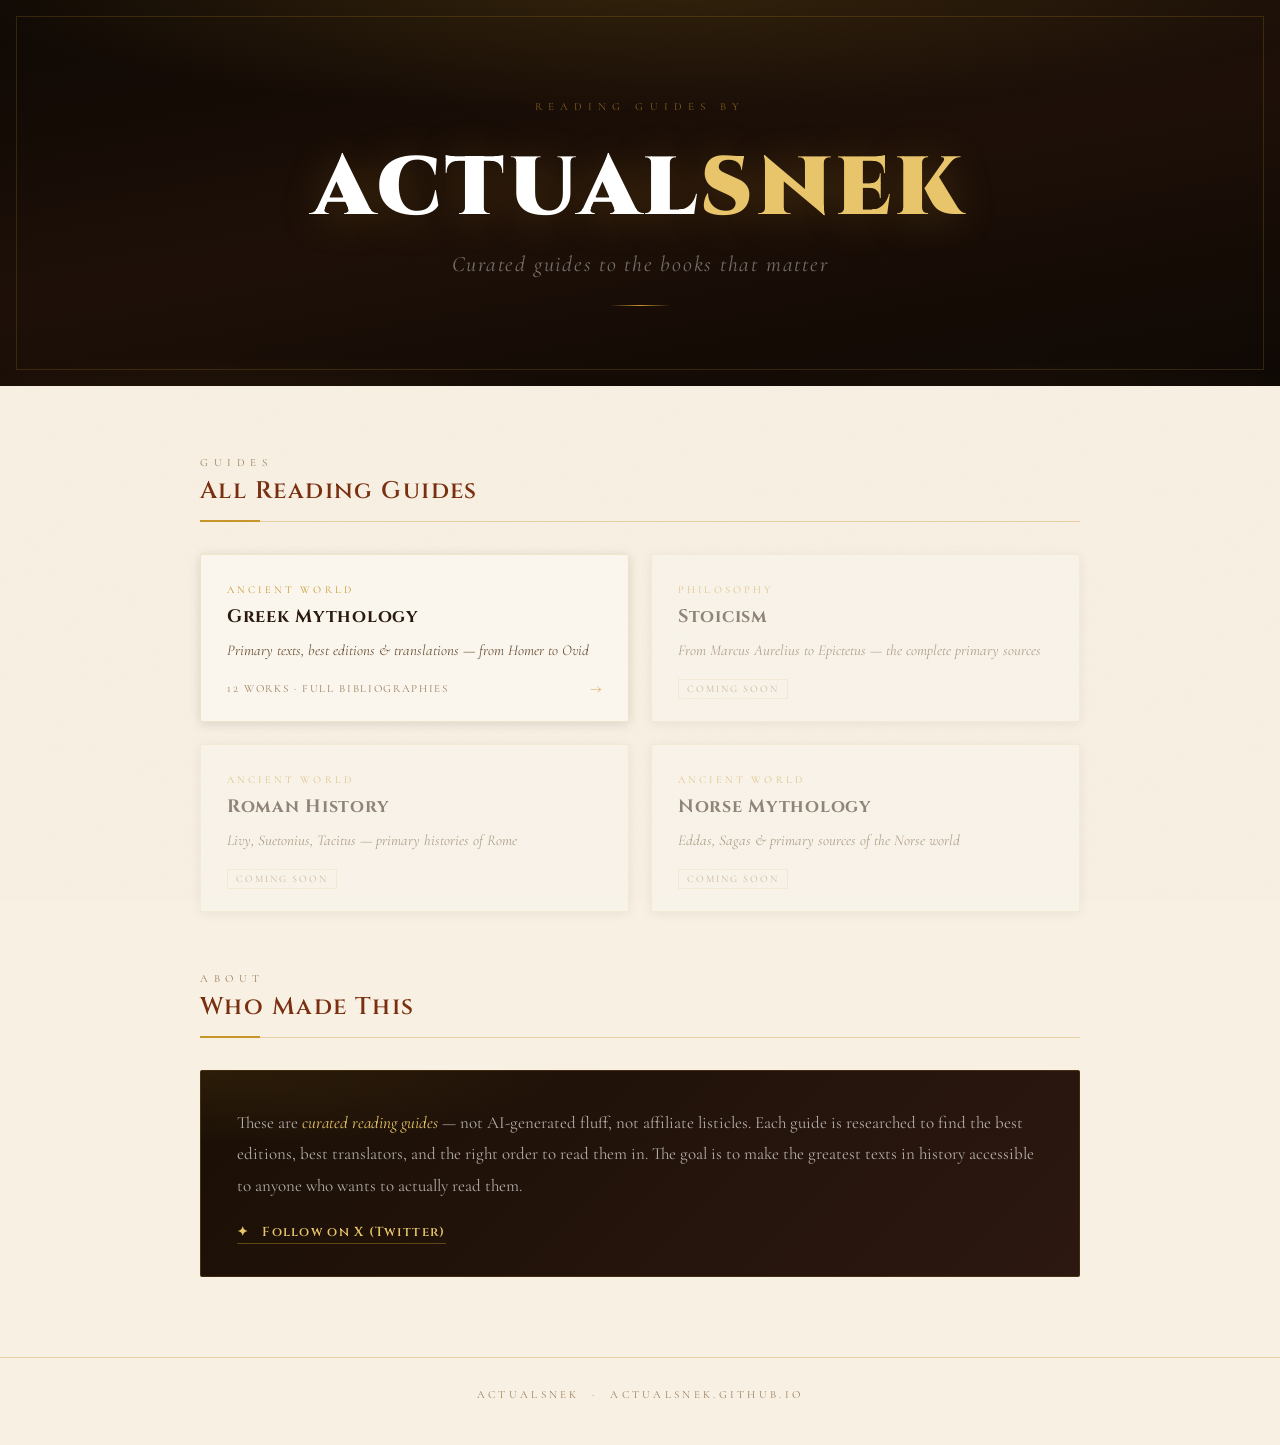
==== index.html @ cc4ffc3d "Add files via upload" ====
<!DOCTYPE html>
<html lang="en">
<head>
    <meta charset="UTF-8">
    <meta name="viewport" content="width=device-width, initial-scale=1.0">
    <title>actualsnek — Reading Guides</title>
    <link rel="preconnect" href="https://fonts.googleapis.com">
    <link rel="preconnect" href="https://fonts.gstatic.com" crossorigin>
    <link href="https://fonts.googleapis.com/css2?family=Cinzel:wght@400;500;600;700;900&family=Cormorant+Garamond:ital,wght@0,300;0,400;0,500;0,600;1,300;1,400;1,500&family=Cormorant+SC:wght@300;400;500&display=swap" rel="stylesheet">
    <style>
        :root {
            --gold: #c8952a;
            --gold-light: #e8c56a;
            --gold-line: rgba(200,149,42,0.35);
            --parchment: #f7f0e3;
            --parchment-card: #faf6ed;
            --rust: #7a3010;
            --text: #2a1a0e;
            --text-muted: #6b5035;
            --text-faint: #9c7d5a;
            --shadow: rgba(28,18,8,0.12);
            --shadow-deep: rgba(28,18,8,0.25);
            --dark: #1a0f05;
        }

        * { margin:0; padding:0; box-sizing:border-box; }
        html { scroll-behavior:smooth; }

        body {
            font-family: 'Cormorant Garamond', Georgia, serif;
            background: var(--parchment);
            color: var(--text);
            min-height: 100vh;
        }

        body::before {
            content:'';
            position:fixed; inset:0;
            background-image: url("data:image/svg+xml,%3Csvg xmlns='http://www.w3.org/2000/svg' width='400' height='400'%3E%3Cfilter id='n'%3E%3CfeTurbulence type='fractalNoise' baseFrequency='0.9' numOctaves='4' stitchTiles='stitch'/%3E%3CfeColorMatrix type='saturate' values='0'/%3E%3C/filter%3E%3Crect width='400' height='400' filter='url(%23n)' opacity='0.04'/%3E%3C/svg%3E");
            pointer-events:none; z-index:0;
        }

        /* ── HERO ── */
        .hero {
            position:relative;
            background: linear-gradient(170deg, #0e0804 0%, #1e1008 50%, #0e0804 100%);
            padding: 100px 40px 80px;
            text-align:center;
            overflow:hidden;
        }
        .hero::before {
            content:'';
            position:absolute; inset:0;
            background:
                radial-gradient(ellipse 90% 60% at 50% -10%, rgba(200,149,42,0.2) 0%, transparent 65%),
                radial-gradient(ellipse 50% 30% at 20% 110%, rgba(200,149,42,0.08) 0%, transparent 60%),
                radial-gradient(ellipse 50% 30% at 80% 110%, rgba(200,149,42,0.08) 0%, transparent 60%);
            pointer-events:none;
        }
        .hero::after {
            content:'';
            position:absolute;
            top:16px; left:16px; right:16px; bottom:16px;
            border:1px solid rgba(200,149,42,0.2);
            pointer-events:none;
        }

        .hero-eyebrow {
            font-family:'Cormorant SC', serif;
            font-size:11px;
            letter-spacing:0.55em;
            color:rgba(200,149,42,0.6);
            text-transform:uppercase;
            display:block;
            margin-bottom:24px;
            position:relative;
            animation: fadeUp 0.7s ease both 0.1s;
        }

        .hero-name {
            font-family:'Cinzel', serif;
            font-size:clamp(44px, 8vw, 96px);
            font-weight:900;
            color:#fff;
            letter-spacing:0.04em;
            line-height:1;
            position:relative;
            text-shadow: 0 4px 40px rgba(200,149,42,0.25);
            animation: fadeUp 0.7s ease both 0.25s;
        }

        .hero-name span {
            color: var(--gold-light);
        }

        .hero-tagline {
            font-family:'Cormorant Garamond', serif;
            font-size:clamp(16px, 2.5vw, 22px);
            font-style:italic;
            color:rgba(255,255,255,0.4);
            margin-top:18px;
            letter-spacing:0.08em;
            position:relative;
            animation: fadeUp 0.7s ease both 0.4s;
        }

        .hero-divider {
            width:60px; height:1px;
            background:linear-gradient(90deg, transparent, var(--gold), transparent);
            margin:28px auto 0;
            position:relative;
            animation: fadeUp 0.7s ease both 0.5s;
        }

        /* ── MAIN ── */
        .main {
            max-width:960px;
            margin:0 auto;
            padding:70px 40px 80px;
            position:relative;
            z-index:1;
        }

        .section-label {
            font-family:'Cormorant SC', serif;
            font-size:11px;
            letter-spacing:0.5em;
            color:var(--text-faint);
            text-transform:uppercase;
            display:block;
            margin-bottom:6px;
        }

        .section-title {
            font-family:'Cinzel', serif;
            font-size:clamp(18px, 2.5vw, 24px);
            font-weight:600;
            color:var(--rust);
            letter-spacing:0.06em;
            margin-bottom:32px;
            padding-bottom:14px;
            border-bottom:1px solid var(--gold-line);
            position:relative;
        }

        .section-title::after {
            content:'';
            position:absolute;
            bottom:-1px; left:0;
            width:60px; height:2px;
            background:var(--gold);
        }

        /* ── GUIDE CARDS ── */
        .guides-grid {
            display:grid;
            grid-template-columns:repeat(auto-fill, minmax(280px, 1fr));
            gap:22px;
            margin-bottom:60px;
        }

        .guide-card {
            background:var(--parchment-card);
            border:1px solid rgba(200,149,42,0.2);
            border-radius:2px;
            padding:28px 26px 22px;
            text-decoration:none;
            color:inherit;
            display:flex;
            flex-direction:column;
            gap:10px;
            box-shadow:0 2px 12px var(--shadow);
            transition:box-shadow 0.25s, border-color 0.25s, transform 0.2s;
            position:relative;
            overflow:hidden;
        }

        .guide-card::before {
            content:'';
            position:absolute;
            top:0; left:0; right:0;
            height:2px;
            background:linear-gradient(90deg, var(--gold), var(--rust));
            transform:scaleX(0);
            transform-origin:left;
            transition:transform 0.3s;
        }

        .guide-card:hover {
            box-shadow:0 8px 32px var(--shadow-deep);
            border-color:rgba(200,149,42,0.4);
            transform:translateY(-3px);
        }

        .guide-card:hover::before {
            transform:scaleX(1);
        }

        .card-category {
            font-family:'Cormorant SC', serif;
            font-size:10.5px;
            letter-spacing:0.3em;
            color:var(--gold);
            text-transform:uppercase;
        }

        .card-title {
            font-family:'Cinzel', serif;
            font-size:18px;
            font-weight:700;
            color:var(--text);
            letter-spacing:0.04em;
            line-height:1.25;
        }

        .card-subtitle {
            font-family:'Cormorant Garamond', serif;
            font-size:15px;
            font-style:italic;
            color:var(--text-muted);
            line-height:1.5;
        }

        .card-meta {
            display:flex;
            align-items:center;
            gap:10px;
            margin-top:6px;
        }

        .card-count {
            font-family:'Cormorant SC', serif;
            font-size:11px;
            letter-spacing:0.15em;
            color:var(--text-faint);
            text-transform:uppercase;
        }

        .card-arrow {
            margin-left:auto;
            color:var(--gold);
            font-size:18px;
            opacity:0.6;
            transition:opacity 0.2s, transform 0.2s;
        }

        .guide-card:hover .card-arrow {
            opacity:1;
            transform:translateX(4px);
        }

        /* COMING SOON card */
        .guide-card.coming-soon {
            opacity:0.5;
            pointer-events:none;
            cursor:default;
        }

        .coming-soon-badge {
            font-family:'Cormorant SC', serif;
            font-size:10px;
            letter-spacing:0.2em;
            color:var(--text-faint);
            text-transform:uppercase;
            border:1px solid rgba(200,149,42,0.2);
            padding:3px 8px;
            border-radius:1px;
            display:inline-block;
            margin-top:2px;
        }

        /* ── ABOUT ── */
        .about-block {
            background:linear-gradient(135deg, #1a0f05 0%, #2c1810 100%);
            border:1px solid rgba(200,149,42,0.2);
            border-radius:2px;
            padding:36px 36px 32px;
            position:relative;
            overflow:hidden;
        }

        .about-block::before {
            content:'';
            position:absolute; inset:0;
            background:radial-gradient(ellipse 70% 60% at 0% 0%, rgba(200,149,42,0.1) 0%, transparent 60%);
            pointer-events:none;
        }

        .about-block p {
            font-size:17px;
            line-height:1.85;
            color:rgba(255,255,255,0.65);
            position:relative;
        }

        .about-block p em {
            color:var(--gold-light);
            font-style:italic;
        }

        .about-block .twitter-link {
            display:inline-flex;
            align-items:center;
            gap:8px;
            margin-top:22px;
            font-family:'Cinzel', serif;
            font-size:13px;
            font-weight:600;
            letter-spacing:0.1em;
            color:var(--gold-light);
            text-decoration:none;
            border-bottom:1px solid rgba(200,149,42,0.4);
            padding-bottom:2px;
            transition:color 0.2s, border-color 0.2s;
            position:relative;
        }

        .about-block .twitter-link:hover {
            color:#fff;
            border-bottom-color:rgba(255,255,255,0.4);
        }

        /* ── FOOTER ── */
        .footer {
            text-align:center;
            padding:30px 40px 44px;
            border-top:1px solid var(--gold-line);
            font-family:'Cormorant SC', serif;
            font-size:11px;
            letter-spacing:0.3em;
            color:var(--text-faint);
            text-transform:uppercase;
        }

        /* ── ANIMATION ── */
        @keyframes fadeUp {
            from { opacity:0; transform:translateY(14px); }
            to   { opacity:1; transform:translateY(0); }
        }

        @media (max-width:640px) {
            .hero { padding:70px 20px 60px; }
            .main { padding:50px 20px 60px; }
            .guides-grid { grid-template-columns:1fr; }
            .about-block { padding:26px 22px; }
        }
    </style>
</head>
<body>

<header class="hero">
    <span class="hero-eyebrow">Reading Guides by</span>
    <h1 class="hero-name">actual<span>snek</span></h1>
    <p class="hero-tagline">Curated guides to the books that matter</p>
    <div class="hero-divider"></div>
</header>

<main class="main">

    <span class="section-label">Guides</span>
    <h2 class="section-title">All Reading Guides</h2>

    <div class="guides-grid">

        <!-- LIVE: Greek Mythology -->
        <a href="./greek-mythology/index.html" class="guide-card">
            <span class="card-category">Ancient World</span>
            <div class="card-title">Greek Mythology</div>
            <div class="card-subtitle">Primary texts, best editions &amp; translations — from Homer to Ovid</div>
            <div class="card-meta">
                <span class="card-count">12 works · Full bibliographies</span>
                <span class="card-arrow">→</span>
            </div>
        </a>

        <!-- COMING SOON placeholders -->
        <div class="guide-card coming-soon">
            <span class="card-category">Philosophy</span>
            <div class="card-title">Stoicism</div>
            <div class="card-subtitle">From Marcus Aurelius to Epictetus — the complete primary sources</div>
            <div class="card-meta">
                <span class="coming-soon-badge">Coming Soon</span>
            </div>
        </div>

        <div class="guide-card coming-soon">
            <span class="card-category">Ancient World</span>
            <div class="card-title">Roman History</div>
            <div class="card-subtitle">Livy, Suetonius, Tacitus — primary histories of Rome</div>
            <div class="card-meta">
                <span class="coming-soon-badge">Coming Soon</span>
            </div>
        </div>

        <div class="guide-card coming-soon">
            <span class="card-category">Ancient World</span>
            <div class="card-title">Norse Mythology</div>
            <div class="card-subtitle">Eddas, Sagas &amp; primary sources of the Norse world</div>
            <div class="card-meta">
                <span class="coming-soon-badge">Coming Soon</span>
            </div>
        </div>

    </div>

    <span class="section-label">About</span>
    <h2 class="section-title">Who Made This</h2>

    <div class="about-block">
        <p>
            These are <em>curated reading guides</em> — not AI-generated fluff, not affiliate listicles.
            Each guide is researched to find the best editions, best translators, and the right order to read them in.
            The goal is to make the greatest texts in history accessible to anyone who wants to actually read them.
        </p>
        <a href="https://x.com/actualsnek_" target="_blank" class="twitter-link">
            ✦ &nbsp; Follow on X (Twitter)
        </a>
    </div>

</main>

<footer class="footer">
    actualsnek &nbsp;·&nbsp; actualsnek.github.io
</footer>

</body>
</html>
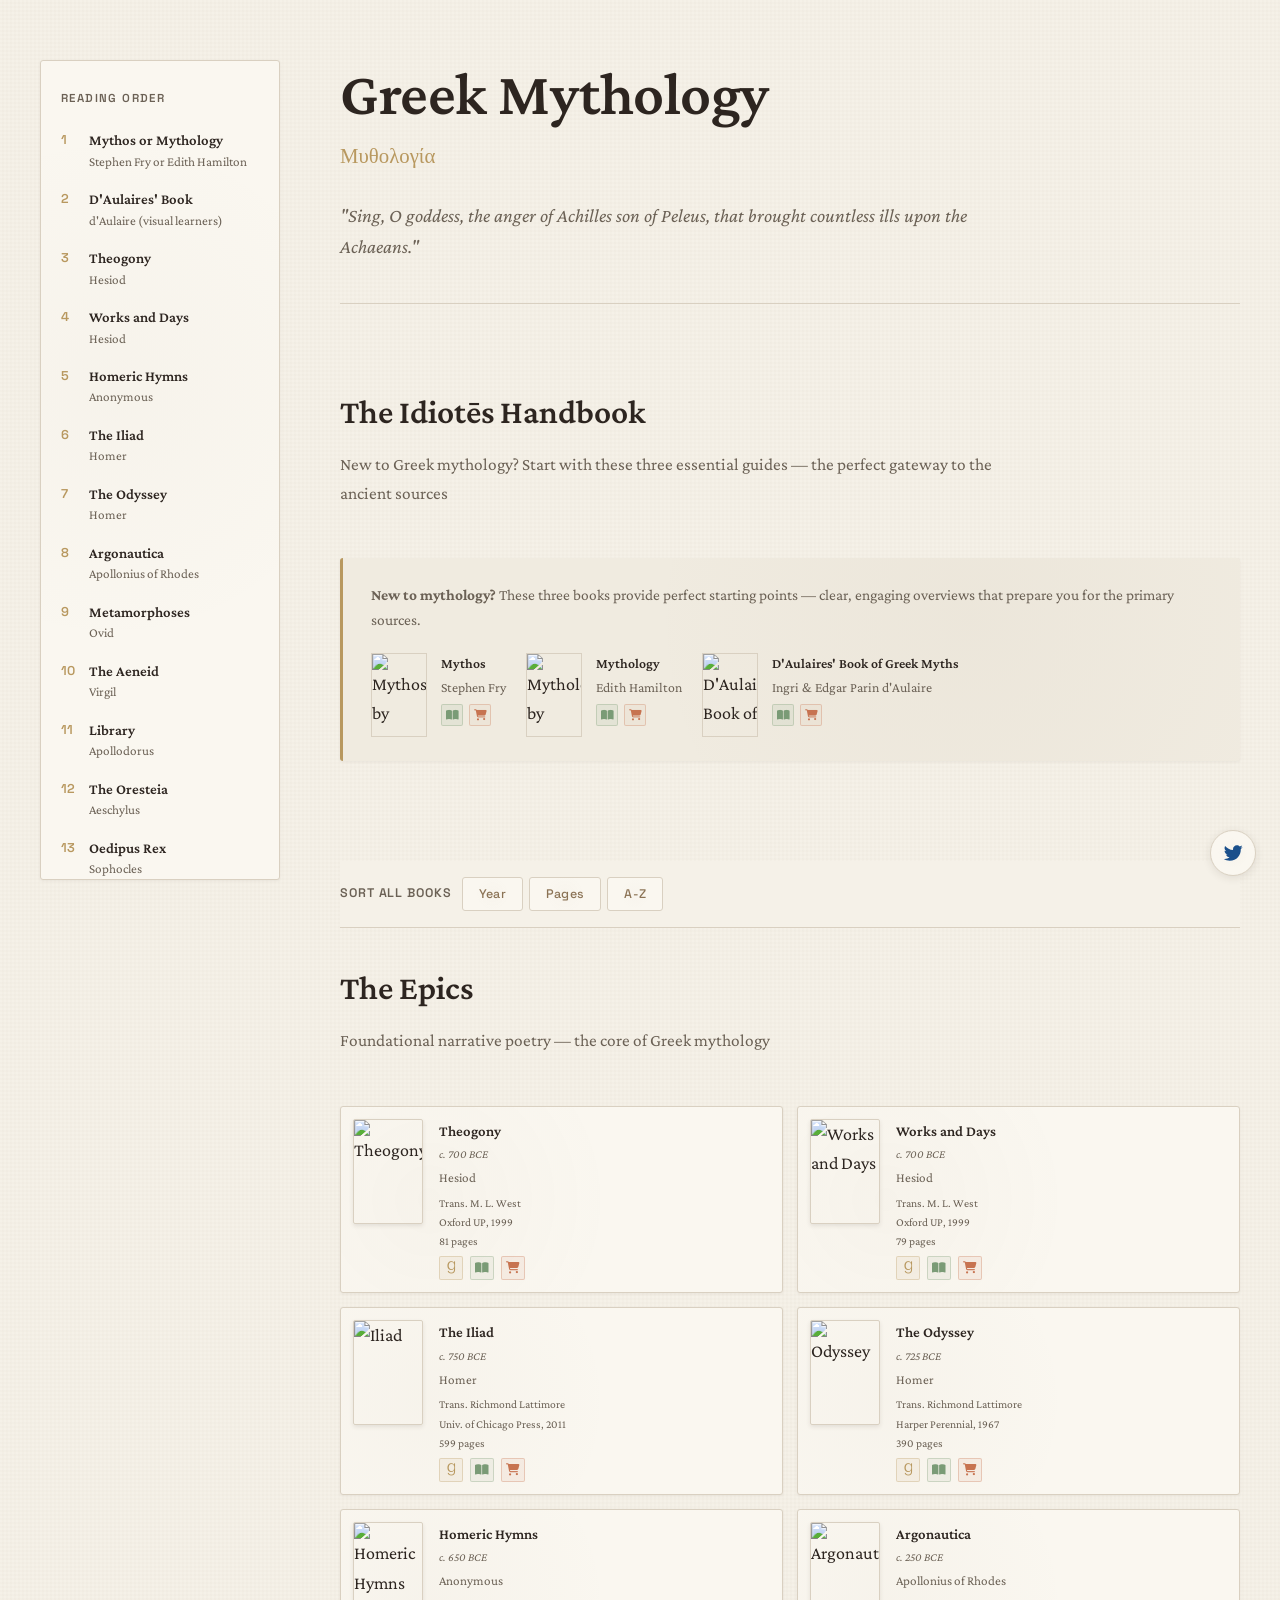
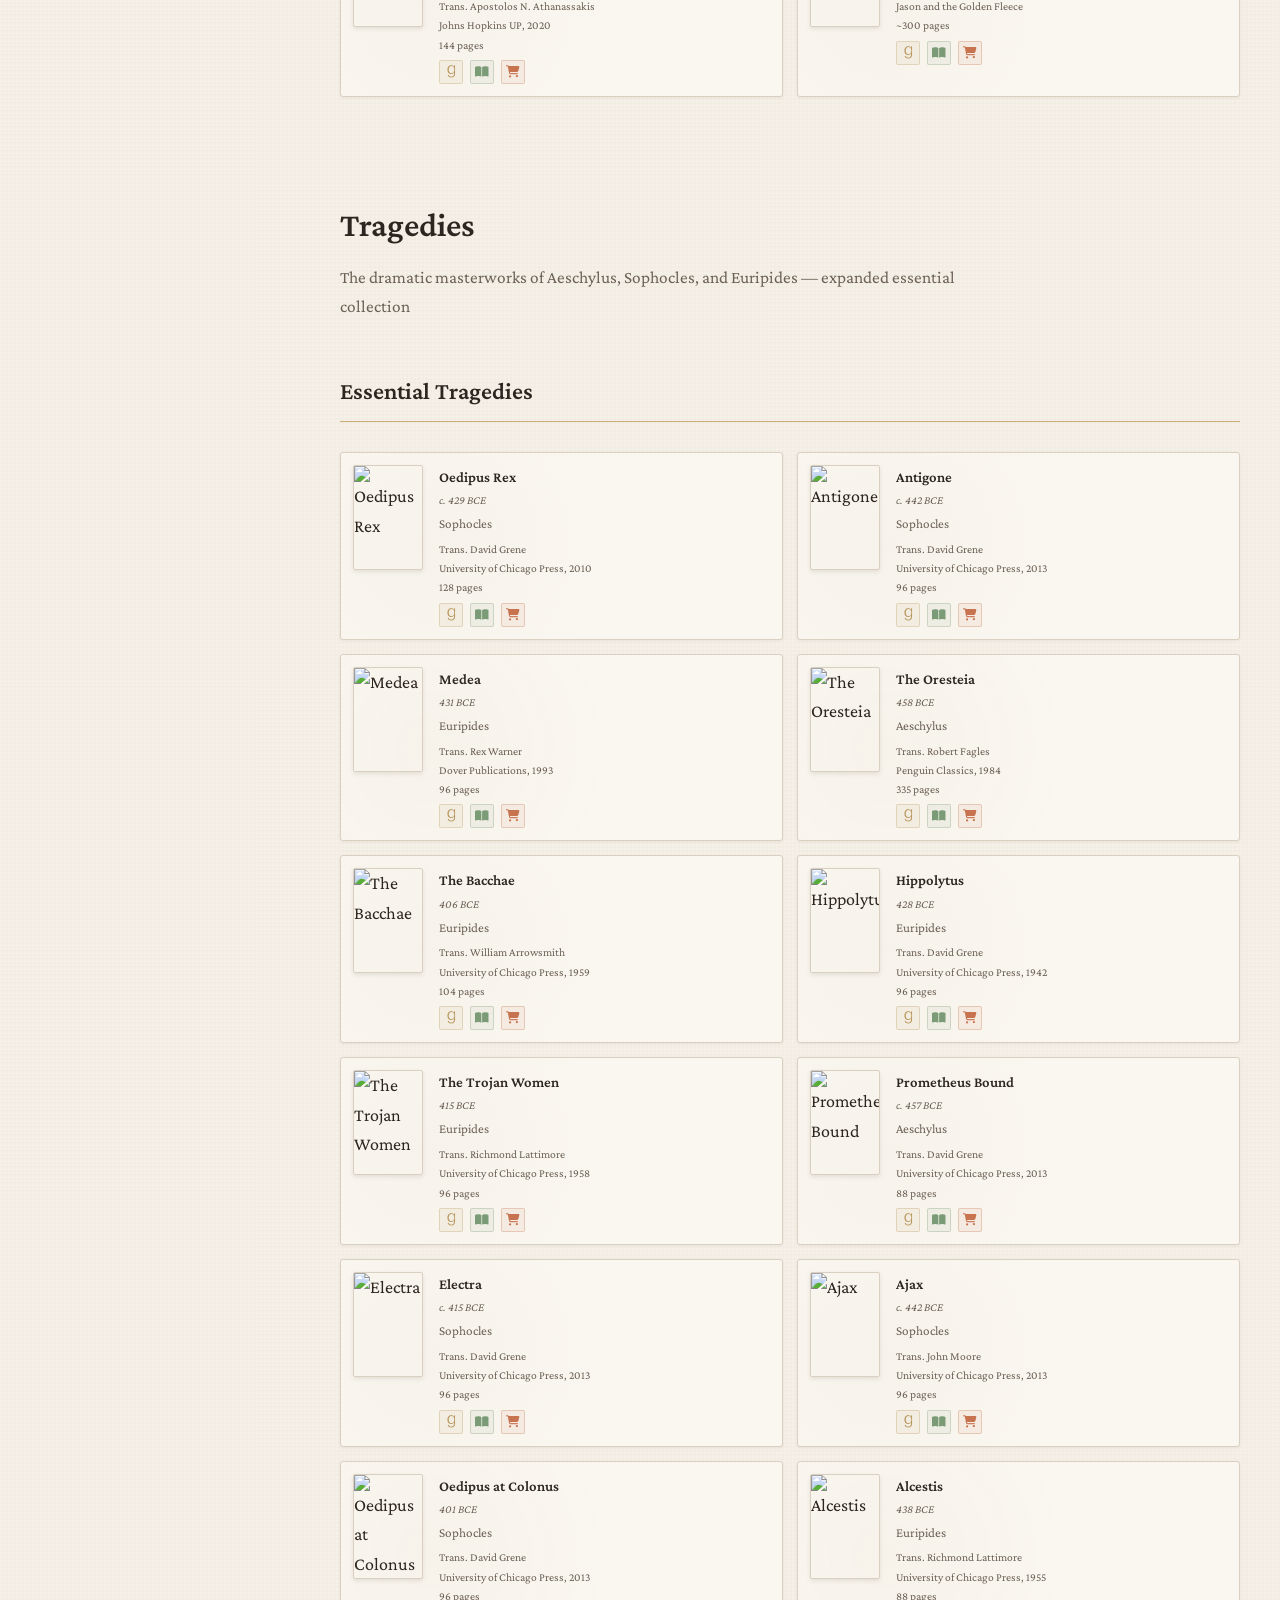
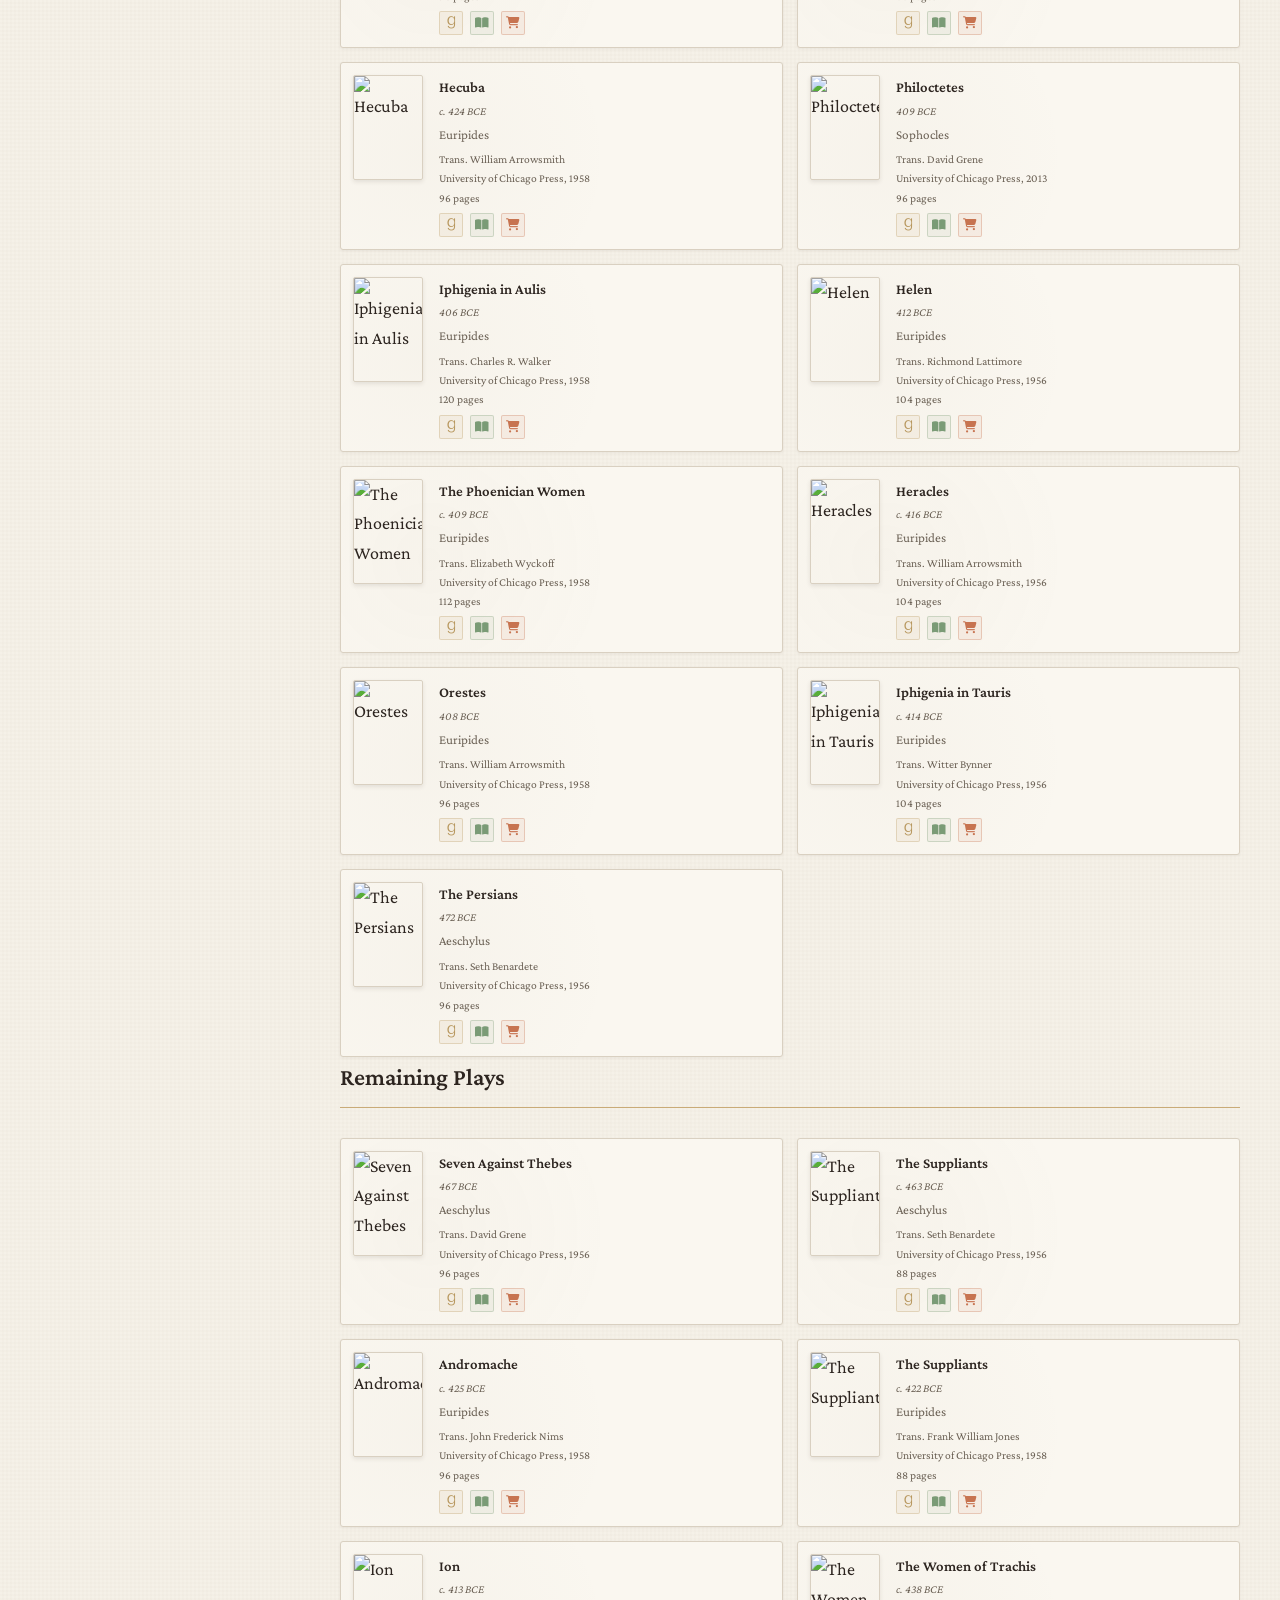
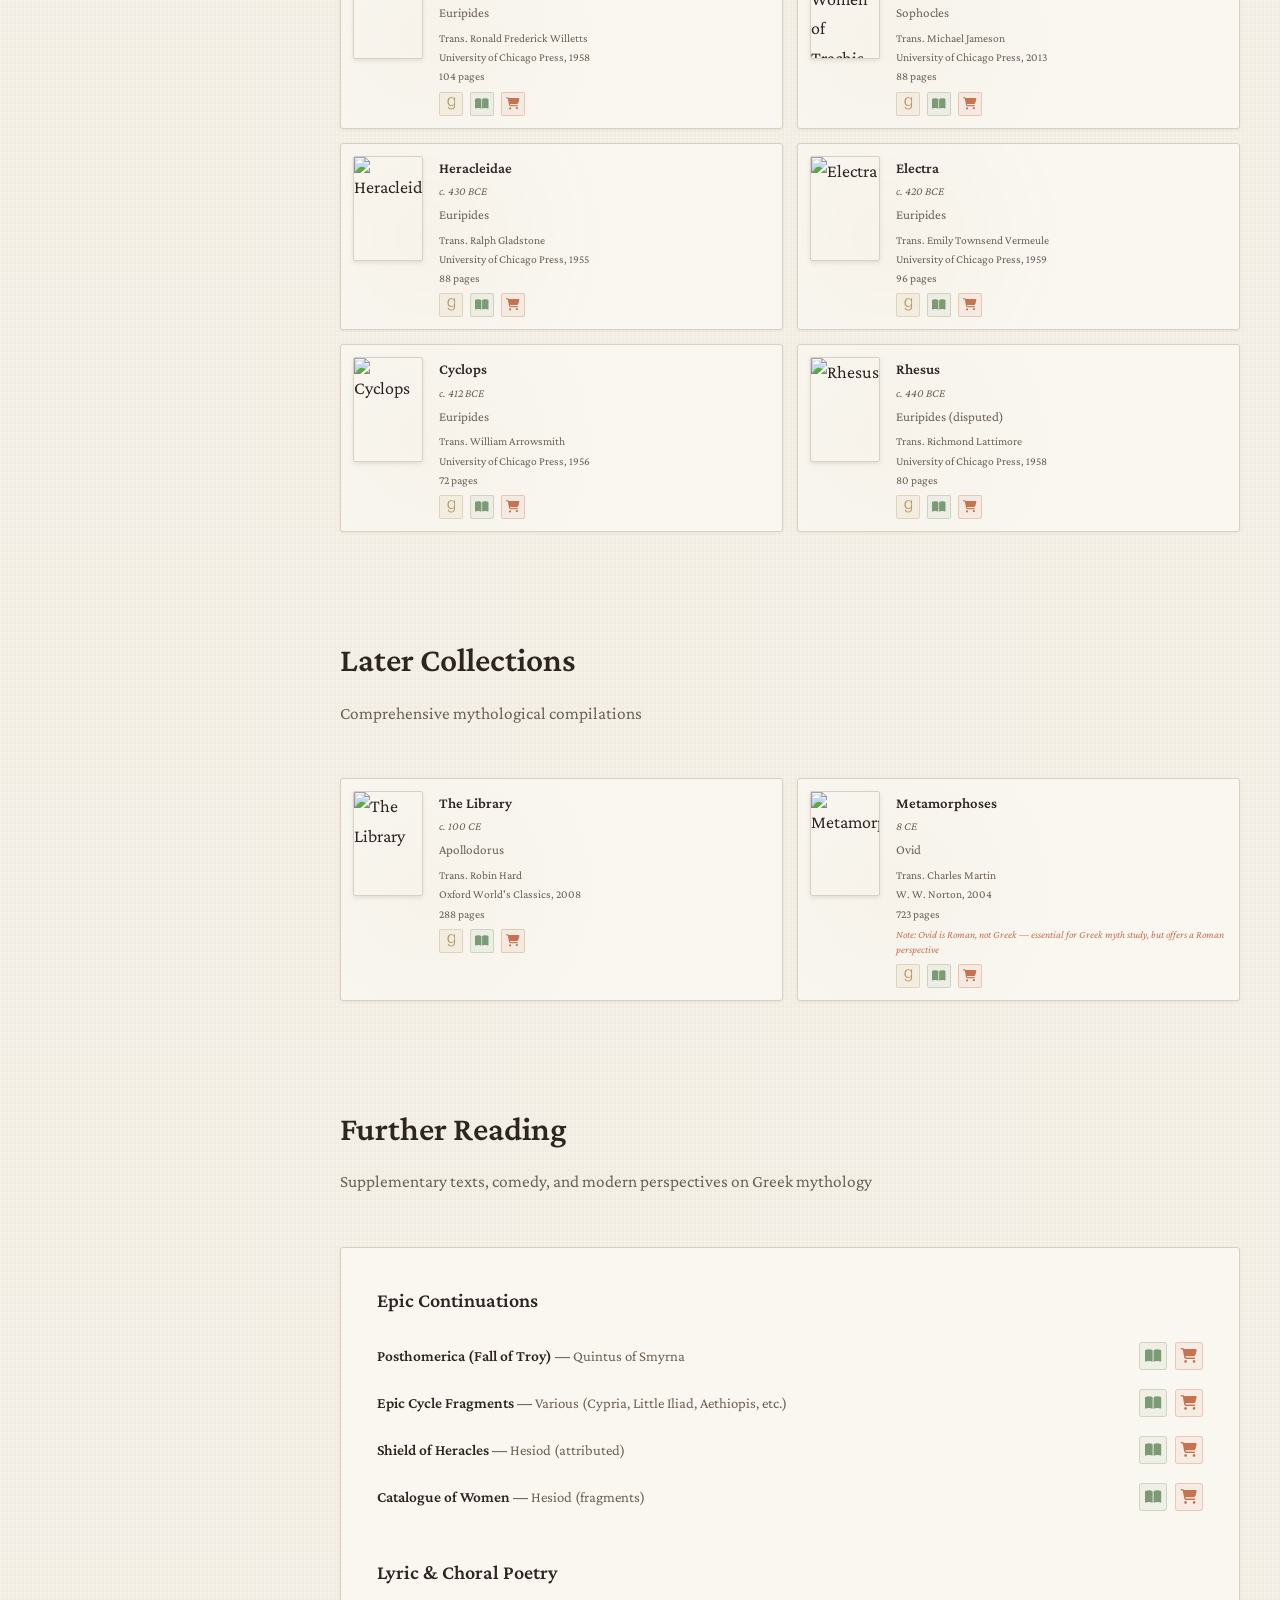
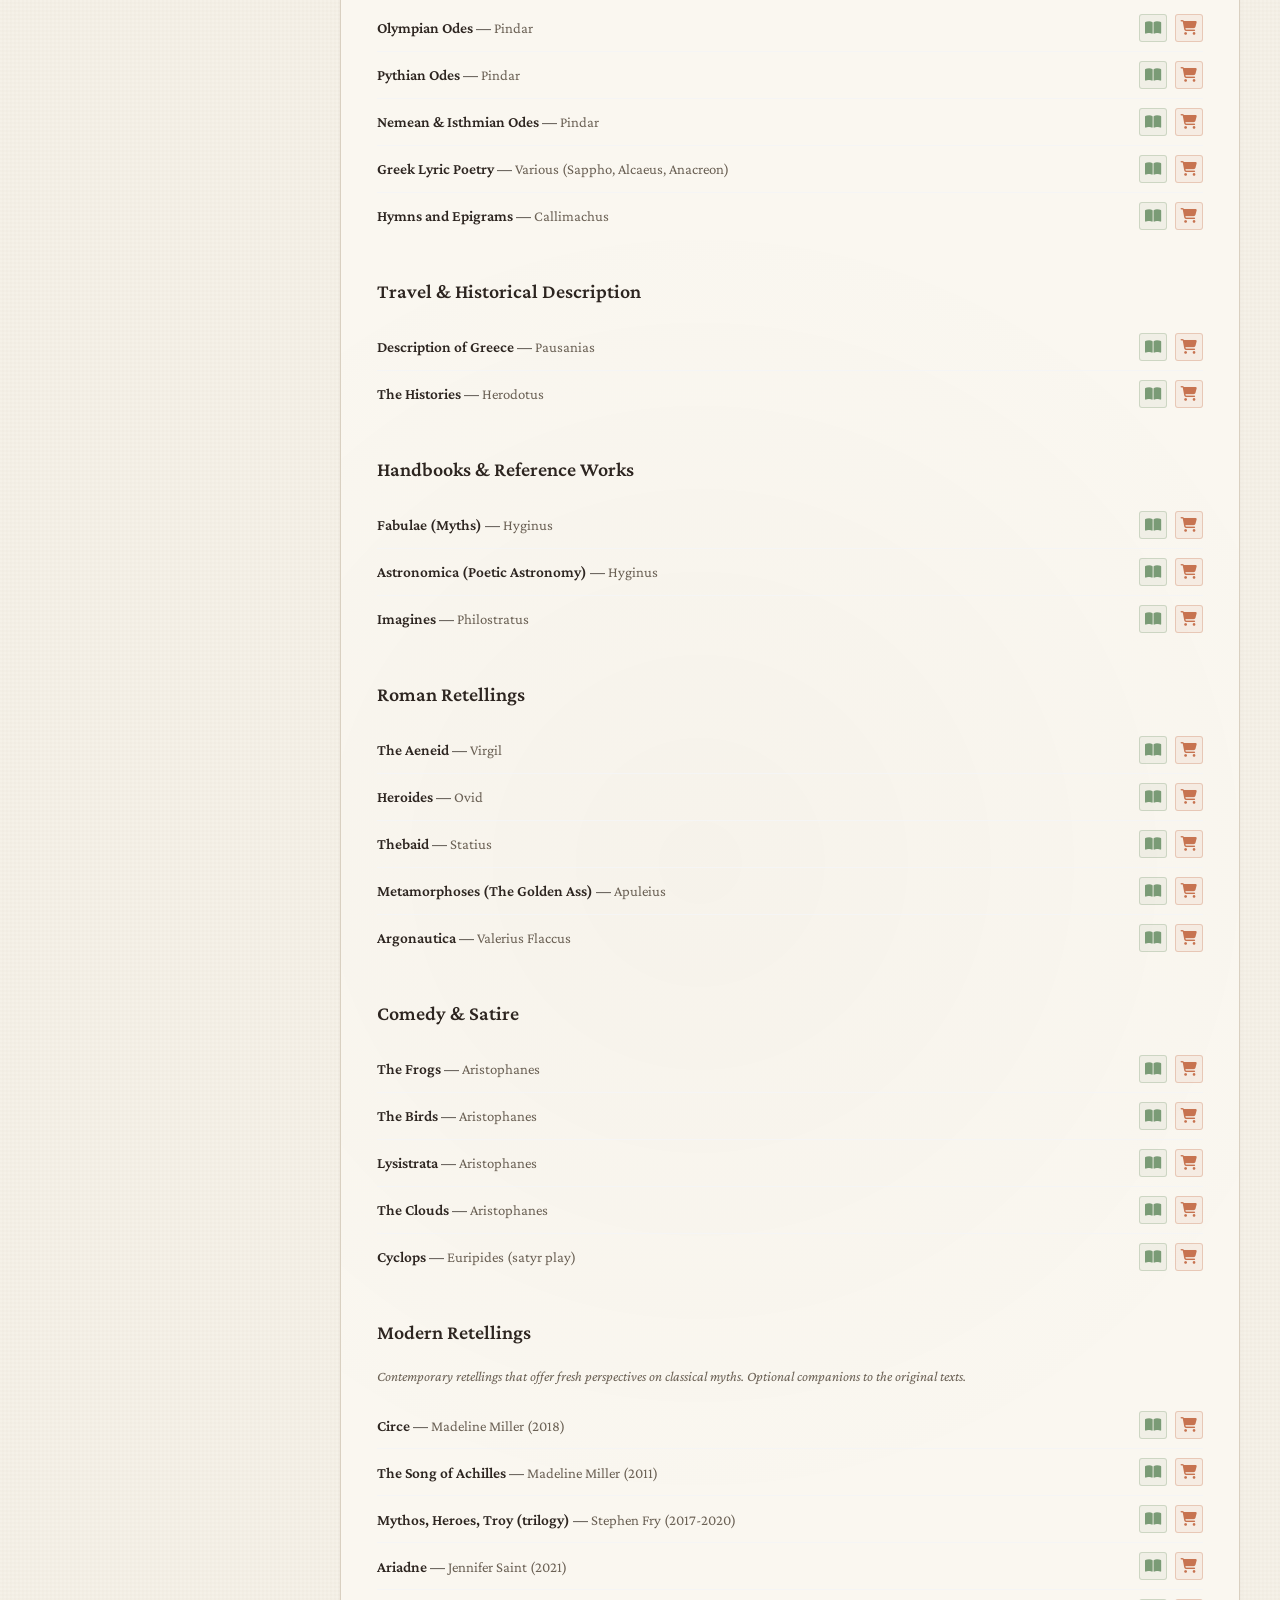
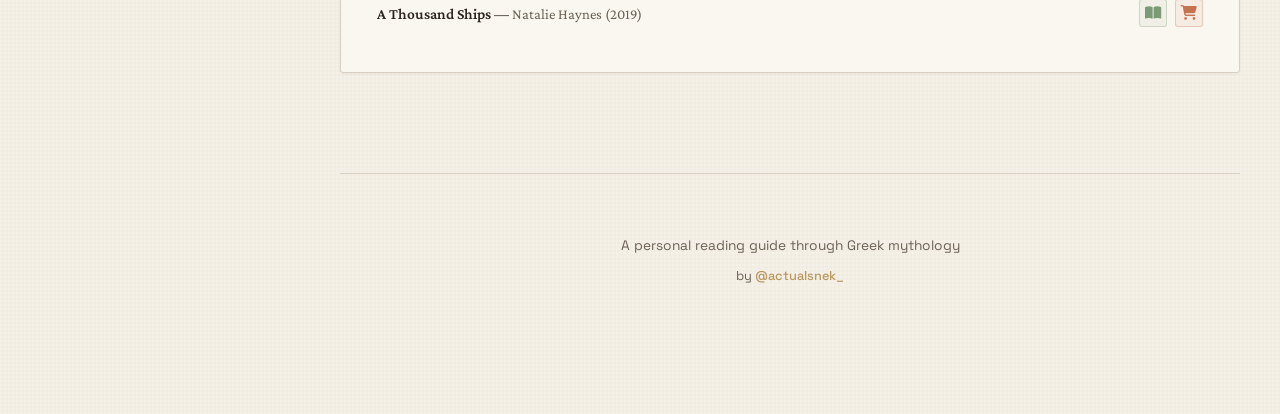
==== commit d7343fca: "created-greek-myth-guide" ====
--- a/index.html
+++ b/index.html
@@ -3,425 +3,3684 @@
 <head>
     <meta charset="UTF-8">
     <meta name="viewport" content="width=device-width, initial-scale=1.0">
-    <title>actualsnek — Reading Guides</title>
-    <link rel="preconnect" href="https://fonts.googleapis.com">
-    <link rel="preconnect" href="https://fonts.gstatic.com" crossorigin>
-    <link href="https://fonts.googleapis.com/css2?family=Cinzel:wght@400;500;600;700;900&family=Cormorant+Garamond:ital,wght@0,300;0,400;0,500;0,600;1,300;1,400;1,500&family=Cormorant+SC:wght@300;400;500&display=swap" rel="stylesheet">
+    <title>Greek Mythology — Reading Guide</title>
+    <!-- FONTS: swap font names here to change typography -->
+    <link href="https://fonts.googleapis.com/css2?family=Crimson+Pro:ital,wght@0,300;0,400;0,500;0,600;0,700;1,400&family=Space+Grotesk:wght@400;500;600&display=swap" rel="stylesheet">
+    <link rel="stylesheet" href="https://cdnjs.cloudflare.com/ajax/libs/font-awesome/6.4.0/css/all.min.css">
     <style>
+        * {
+            margin: 0;
+            padding: 0;
+            box-sizing: border-box;
+        }
+
+        /* ── THEME COLOURS: edit hex values here to restyle the whole site ── */
         :root {
-            --gold: #c8952a;
-            --gold-light: #e8c56a;
-            --gold-line: rgba(200,149,42,0.35);
-            --parchment: #f7f0e3;
-            --parchment-card: #faf6ed;
-            --rust: #7a3010;
-            --text: #2a1a0e;
-            --text-muted: #6b5035;
-            --text-faint: #9c7d5a;
-            --shadow: rgba(28,18,8,0.12);
-            --shadow-deep: rgba(28,18,8,0.25);
-            --dark: #1a0f05;
-        }
-
-        * { margin:0; padding:0; box-sizing:border-box; }
-        html { scroll-behavior:smooth; }
+            --cream: #f5f1e8;
+            --ink: #2d2520;
+            --ink-light: #6b6155;
+            --gold: #b8985f;
+            --gold-light: #c9ab78;
+            --border: #d9d0c1;
+            --hover-bg: #f0ebe0;
+            --antique-dark: #8b7355;
+            --sage: #7a9b76;
+            --terracotta: #c77350;
+        }
+
+        html {
+            scroll-behavior: smooth;
+        }
 
         body {
-            font-family: 'Cormorant Garamond', Georgia, serif;
-            background: var(--parchment);
-            color: var(--text);
-            min-height: 100vh;
-        }
-
-        body::before {
-            content:'';
-            position:fixed; inset:0;
-            background-image: url("data:image/svg+xml,%3Csvg xmlns='http://www.w3.org/2000/svg' width='400' height='400'%3E%3Cfilter id='n'%3E%3CfeTurbulence type='fractalNoise' baseFrequency='0.9' numOctaves='4' stitchTiles='stitch'/%3E%3CfeColorMatrix type='saturate' values='0'/%3E%3C/filter%3E%3Crect width='400' height='400' filter='url(%23n)' opacity='0.04'/%3E%3C/svg%3E");
-            pointer-events:none; z-index:0;
-        }
-
-        /* ── HERO ── */
+            font-family: 'Crimson Pro', serif;
+            background: var(--cream);
+            background-image: 
+                repeating-linear-gradient(90deg, transparent, transparent 2px, rgba(139, 115, 85, 0.02) 2px, rgba(139, 115, 85, 0.02) 4px),
+                repeating-linear-gradient(0deg, transparent, transparent 2px, rgba(139, 115, 85, 0.02) 2px, rgba(139, 115, 85, 0.02) 4px);
+            color: var(--ink);
+            line-height: 1.65;
+            font-size: 18px;
+            font-weight: 400;
+        }
+
+        .twitter-link {
+            position: fixed;
+            bottom: 24px;
+            right: 24px;
+            width: 46px;
+            height: 46px;
+            background: #faf7f0;
+            background-image: radial-gradient(circle at 50% 50%, rgba(139, 115, 85, 0.03) 0%, transparent 50%);
+            border: 1px solid var(--border);
+            border-radius: 50%;
+            display: flex;
+            align-items: center;
+            justify-content: center;
+            text-decoration: none;
+            transition: all 0.2s ease;
+            box-shadow: 0 2px 8px rgba(45, 37, 32, 0.1);
+            z-index: 999;
+        }
+
+        .twitter-link:hover {
+            transform: translateY(-2px);
+            box-shadow: 0 4px 12px rgba(139, 115, 85, 0.2);
+            border-color: var(--gold);
+        }
+
+        .twitter-link svg {
+            width: 20px;
+            height: 20px;
+            fill: #1a4f8b;
+        }
+
+        .layout {
+            display: grid;
+            grid-template-columns: 240px 1fr;
+            max-width: 1600px;
+            margin: 0 auto;
+            gap: 60px;
+            padding: 60px 40px;
+        }
+
+        .reading-order {
+            position: sticky;
+            top: 40px;
+            max-height: calc(100vh - 80px);
+            overflow-y: auto;
+            padding: 28px 20px;
+            background: #faf7f0;
+            background-image: radial-gradient(circle at 30% 40%, rgba(139, 115, 85, 0.03) 0%, transparent 50%);
+            border: 1px solid var(--border);
+            border-radius: 3px;
+            box-shadow: 0 1px 3px rgba(45, 37, 32, 0.06);
+            scrollbar-width: thin;
+            scrollbar-color: transparent transparent;
+            transition: scrollbar-color 0.3s;
+        }
+
+        .reading-order:hover {
+            scrollbar-color: var(--border) transparent;
+        }
+
+        .reading-order::-webkit-scrollbar {
+            width: 4px;
+        }
+
+        .reading-order::-webkit-scrollbar-track {
+            background: transparent;
+        }
+
+        .reading-order::-webkit-scrollbar-thumb {
+            background: transparent;
+            border-radius: 4px;
+            transition: background 0.3s;
+        }
+
+        .reading-order:hover::-webkit-scrollbar-thumb {
+            background: var(--border);
+        }
+
+        .reading-order h3 {
+            font-family: 'Space Grotesk', sans-serif;
+            font-size: 0.72rem;
+            text-transform: uppercase;
+            letter-spacing: 1.4px;
+            margin-bottom: 22px;
+            color: var(--ink-light);
+            font-weight: 600;
+        }
+
+        .reading-order ol {
+            list-style: none;
+            counter-reset: reading-counter;
+        }
+
+        .reading-order li {
+            counter-increment: reading-counter;
+            margin-bottom: 18px;
+            font-size: 0.92rem;
+            line-height: 1.4;
+            padding-left: 28px;
+            position: relative;
+        }
+
+        .reading-order li::before {
+            content: counter(reading-counter);
+            position: absolute;
+            left: 0;
+            top: 1px;
+            font-weight: 600;
+            color: var(--gold);
+            font-size: 0.8rem;
+            font-family: 'Space Grotesk', sans-serif;
+        }
+
+        .reading-order .title {
+            font-weight: 600;
+            color: var(--ink);
+            margin-bottom: 2px;
+        }
+
+        .reading-order .title a {
+            color: var(--ink);
+            text-decoration: none;
+            transition: color 0.2s;
+        }
+
+        .reading-order .title a:hover {
+            color: var(--gold);
+        }
+
+        .reading-order .author {
+            color: var(--ink-light);
+            font-size: 0.82rem;
+        }
+
+        .main-content {
+            max-width: 1100px;
+        }
+
         .hero {
-            position:relative;
-            background: linear-gradient(170deg, #0e0804 0%, #1e1008 50%, #0e0804 100%);
-            padding: 100px 40px 80px;
-            text-align:center;
-            overflow:hidden;
-        }
-        .hero::before {
-            content:'';
-            position:absolute; inset:0;
-            background:
-                radial-gradient(ellipse 90% 60% at 50% -10%, rgba(200,149,42,0.2) 0%, transparent 65%),
-                radial-gradient(ellipse 50% 30% at 20% 110%, rgba(200,149,42,0.08) 0%, transparent 60%),
-                radial-gradient(ellipse 50% 30% at 80% 110%, rgba(200,149,42,0.08) 0%, transparent 60%);
-            pointer-events:none;
-        }
-        .hero::after {
-            content:'';
-            position:absolute;
-            top:16px; left:16px; right:16px; bottom:16px;
-            border:1px solid rgba(200,149,42,0.2);
-            pointer-events:none;
-        }
-
-        .hero-eyebrow {
-            font-family:'Cormorant SC', serif;
-            font-size:11px;
-            letter-spacing:0.55em;
-            color:rgba(200,149,42,0.6);
-            text-transform:uppercase;
-            display:block;
-            margin-bottom:24px;
-            position:relative;
-            animation: fadeUp 0.7s ease both 0.1s;
-        }
-
-        .hero-name {
-            font-family:'Cinzel', serif;
-            font-size:clamp(44px, 8vw, 96px);
-            font-weight:900;
-            color:#fff;
-            letter-spacing:0.04em;
-            line-height:1;
-            position:relative;
-            text-shadow: 0 4px 40px rgba(200,149,42,0.25);
-            animation: fadeUp 0.7s ease both 0.25s;
-        }
-
-        .hero-name span {
-            color: var(--gold-light);
-        }
-
-        .hero-tagline {
-            font-family:'Cormorant Garamond', serif;
-            font-size:clamp(16px, 2.5vw, 22px);
-            font-style:italic;
-            color:rgba(255,255,255,0.4);
-            margin-top:18px;
-            letter-spacing:0.08em;
-            position:relative;
-            animation: fadeUp 0.7s ease both 0.4s;
-        }
-
-        .hero-divider {
-            width:60px; height:1px;
-            background:linear-gradient(90deg, transparent, var(--gold), transparent);
-            margin:28px auto 0;
-            position:relative;
-            animation: fadeUp 0.7s ease both 0.5s;
-        }
-
-        /* ── MAIN ── */
-        .main {
-            max-width:960px;
-            margin:0 auto;
-            padding:70px 40px 80px;
-            position:relative;
-            z-index:1;
-        }
-
-        .section-label {
-            font-family:'Cormorant SC', serif;
-            font-size:11px;
-            letter-spacing:0.5em;
-            color:var(--text-faint);
-            text-transform:uppercase;
-            display:block;
-            margin-bottom:6px;
+            margin-bottom: 80px;
+            padding-bottom: 40px;
+            border-bottom: 1px solid var(--border);
+        }
+
+        .hero h1 {
+            font-family: 'Crimson Pro', serif;
+            font-size: 3.8rem;
+            font-weight: 600;
+            letter-spacing: -0.5px;
+            margin-bottom: 12px;
+            color: var(--ink);
+            line-height: 1.1;
+        }
+
+        .hero .greek {
+            font-size: 1.3rem;
+            color: var(--gold);
+            margin-bottom: 28px;
+            font-weight: 400;
+        }
+
+        .hero .quote {
+            font-size: 1.2rem;
+            font-style: italic;
+            color: var(--ink-light);
+            max-width: 680px;
+            line-height: 1.6;
+            font-weight: 400;
+        }
+
+        .section {
+            margin-bottom: 100px;
         }
 
         .section-title {
-            font-family:'Cinzel', serif;
-            font-size:clamp(18px, 2.5vw, 24px);
-            font-weight:600;
-            color:var(--rust);
-            letter-spacing:0.06em;
-            margin-bottom:32px;
-            padding-bottom:14px;
-            border-bottom:1px solid var(--gold-line);
-            position:relative;
-        }
-
-        .section-title::after {
-            content:'';
-            position:absolute;
-            bottom:-1px; left:0;
-            width:60px; height:2px;
-            background:var(--gold);
-        }
-
-        /* ── GUIDE CARDS ── */
-        .guides-grid {
-            display:grid;
-            grid-template-columns:repeat(auto-fill, minmax(280px, 1fr));
-            gap:22px;
-            margin-bottom:60px;
-        }
-
-        .guide-card {
-            background:var(--parchment-card);
-            border:1px solid rgba(200,149,42,0.2);
-            border-radius:2px;
-            padding:28px 26px 22px;
-            text-decoration:none;
-            color:inherit;
-            display:flex;
-            flex-direction:column;
-            gap:10px;
-            box-shadow:0 2px 12px var(--shadow);
-            transition:box-shadow 0.25s, border-color 0.25s, transform 0.2s;
-            position:relative;
-            overflow:hidden;
-        }
-
-        .guide-card::before {
-            content:'';
-            position:absolute;
-            top:0; left:0; right:0;
-            height:2px;
-            background:linear-gradient(90deg, var(--gold), var(--rust));
-            transform:scaleX(0);
-            transform-origin:left;
-            transition:transform 0.3s;
-        }
-
-        .guide-card:hover {
-            box-shadow:0 8px 32px var(--shadow-deep);
-            border-color:rgba(200,149,42,0.4);
-            transform:translateY(-3px);
-        }
-
-        .guide-card:hover::before {
-            transform:scaleX(1);
-        }
-
-        .card-category {
-            font-family:'Cormorant SC', serif;
-            font-size:10.5px;
-            letter-spacing:0.3em;
-            color:var(--gold);
-            text-transform:uppercase;
-        }
-
-        .card-title {
-            font-family:'Cinzel', serif;
-            font-size:18px;
-            font-weight:700;
-            color:var(--text);
-            letter-spacing:0.04em;
-            line-height:1.25;
-        }
-
-        .card-subtitle {
-            font-family:'Cormorant Garamond', serif;
-            font-size:15px;
-            font-style:italic;
-            color:var(--text-muted);
-            line-height:1.5;
-        }
-
-        .card-meta {
-            display:flex;
-            align-items:center;
-            gap:10px;
-            margin-top:6px;
-        }
-
-        .card-count {
-            font-family:'Cormorant SC', serif;
-            font-size:11px;
-            letter-spacing:0.15em;
-            color:var(--text-faint);
-            text-transform:uppercase;
-        }
-
-        .card-arrow {
-            margin-left:auto;
-            color:var(--gold);
-            font-size:18px;
-            opacity:0.6;
-            transition:opacity 0.2s, transform 0.2s;
-        }
-
-        .guide-card:hover .card-arrow {
-            opacity:1;
-            transform:translateX(4px);
-        }
-
-        /* COMING SOON card */
-        .guide-card.coming-soon {
-            opacity:0.5;
-            pointer-events:none;
-            cursor:default;
-        }
-
-        .coming-soon-badge {
-            font-family:'Cormorant SC', serif;
-            font-size:10px;
-            letter-spacing:0.2em;
-            color:var(--text-faint);
-            text-transform:uppercase;
-            border:1px solid rgba(200,149,42,0.2);
-            padding:3px 8px;
-            border-radius:1px;
-            display:inline-block;
-            margin-top:2px;
-        }
-
-        /* ── ABOUT ── */
-        .about-block {
-            background:linear-gradient(135deg, #1a0f05 0%, #2c1810 100%);
-            border:1px solid rgba(200,149,42,0.2);
-            border-radius:2px;
-            padding:36px 36px 32px;
-            position:relative;
-            overflow:hidden;
-        }
-
-        .about-block::before {
-            content:'';
-            position:absolute; inset:0;
-            background:radial-gradient(ellipse 70% 60% at 0% 0%, rgba(200,149,42,0.1) 0%, transparent 60%);
-            pointer-events:none;
-        }
-
-        .about-block p {
-            font-size:17px;
-            line-height:1.85;
-            color:rgba(255,255,255,0.65);
-            position:relative;
-        }
-
-        .about-block p em {
-            color:var(--gold-light);
-            font-style:italic;
-        }
-
-        .about-block .twitter-link {
-            display:inline-flex;
-            align-items:center;
-            gap:8px;
-            margin-top:22px;
-            font-family:'Cinzel', serif;
-            font-size:13px;
-            font-weight:600;
-            letter-spacing:0.1em;
-            color:var(--gold-light);
-            text-decoration:none;
-            border-bottom:1px solid rgba(200,149,42,0.4);
-            padding-bottom:2px;
-            transition:color 0.2s, border-color 0.2s;
-            position:relative;
-        }
-
-        .about-block .twitter-link:hover {
-            color:#fff;
-            border-bottom-color:rgba(255,255,255,0.4);
-        }
-
-        /* ── FOOTER ── */
-        .footer {
-            text-align:center;
-            padding:30px 40px 44px;
-            border-top:1px solid var(--gold-line);
-            font-family:'Cormorant SC', serif;
-            font-size:11px;
-            letter-spacing:0.3em;
-            color:var(--text-faint);
-            text-transform:uppercase;
-        }
-
-        /* ── ANIMATION ── */
-        @keyframes fadeUp {
-            from { opacity:0; transform:translateY(14px); }
-            to   { opacity:1; transform:translateY(0); }
-        }
-
-        @media (max-width:640px) {
-            .hero { padding:70px 20px 60px; }
-            .main { padding:50px 20px 60px; }
-            .guides-grid { grid-template-columns:1fr; }
-            .about-block { padding:26px 22px; }
+            font-family: 'Crimson Pro', serif;
+            font-size: 2.1rem;
+            font-weight: 600;
+            margin-bottom: 12px;
+            color: var(--ink);
+        }
+
+        .section-intro {
+            font-size: 1.08rem;
+            color: var(--ink-light);
+            margin-bottom: 50px;
+            max-width: 680px;
+            font-weight: 400;
+        }
+
+        .beginner-notice {
+            background: #f0ebe0;
+            background-image: radial-gradient(circle at 70% 30%, rgba(139, 115, 85, 0.04) 0%, transparent 50%);
+            border-left: 3px solid var(--gold);
+            padding: 24px 28px;
+            margin-bottom: 50px;
+            border-radius: 3px;
+            box-shadow: 0 1px 3px rgba(45, 37, 32, 0.06);
+        }
+
+        .beginner-notice p {
+            font-size: 0.96rem;
+            color: var(--ink-light);
+            margin-bottom: 20px;
+        }
+
+        .beginner-books {
+            display: flex;
+            gap: 20px;
+            flex-wrap: wrap;
+        }
+
+        .beginner-book {
+            display: flex;
+            gap: 14px;
+            align-items: start;
+        }
+
+        .beginner-book img {
+            width: 56px;
+            height: 84px;
+            object-fit: cover;
+            border: 1px solid var(--border);
+        }
+
+        .beginner-book-info {
+            font-size: 0.86rem;
+        }
+
+        .beginner-book-info .title {
+            font-weight: 600;
+            color: var(--ink);
+            margin-bottom: 2px;
+        }
+
+        .beginner-book-info .author {
+            color: var(--ink-light);
+            margin-bottom: 4px;
+        }
+
+        .beginner-book-actions {
+            display: flex;
+            gap: 6px;
+            margin-top: 4px;
+        }
+
+        .beginner-book-actions a {
+            display: inline-flex;
+            align-items: center;
+            justify-content: center;
+            width: 22px;
+            height: 22px;
+            border: 1px solid var(--border);
+            border-radius: 2px;
+            text-decoration: none;
+            transition: all 0.15s ease;
+            font-size: 0.7rem;
+        }
+
+        .beginner-book-actions a.read-icon {
+            background: rgba(122, 155, 118, 0.1);
+            color: var(--sage);
+            border-color: rgba(122, 155, 118, 0.3);
+        }
+
+        .beginner-book-actions a.read-icon:hover {
+            background: var(--sage);
+            color: white;
+            border-color: var(--sage);
+        }
+
+        .beginner-book-actions a.cart-icon {
+            color: var(--terracotta);
+            border-color: rgba(199, 115, 80, 0.3);
+            background: rgba(199, 115, 80, 0.05);
+        }
+
+        .beginner-book-actions a.cart-icon:hover {
+            background: var(--terracotta);
+            color: white;
+            border-color: var(--terracotta);
+        }
+
+        /* COMPACT EPIC BOOK LAYOUT - Similar to beginner books */
+        .epic-book {
+            display: flex;
+            gap: 16px;
+            align-items: start;
+            padding: 12px;
+            scroll-margin-top: 80px;
+            background: #faf7f0;
+            background-image: radial-gradient(circle at 20% 50%, rgba(139, 115, 85, 0.03) 0%, transparent 50%);
+            border: 1px solid var(--border);
+            border-radius: 3px;
+            transition: all 0.2s ease;
+            box-shadow: 0 1px 3px rgba(45, 37, 32, 0.06);
+        }
+
+        .epic-book:hover {
+            transform: translateY(-2px);
+            box-shadow: 0 4px 12px rgba(139, 115, 85, 0.12);
+            border-color: var(--gold-light);
+        }
+
+        .epic-book-cover {
+            width: 70px;
+            height: 105px;
+            object-fit: cover;
+            object-position: center;
+            border: 1px solid var(--border);
+            border-radius: 2px;
+            flex-shrink: 0;
+            box-shadow: 0 2px 4px rgba(45, 37, 32, 0.1);
+        }
+
+        .epic-book-info {
+            flex: 1;
+            font-size: 0.88rem;
+        }
+
+        .epic-book-title {
+            font-weight: 600;
+            color: var(--ink);
+            margin-bottom: 2px;
+            font-size: 0.92rem;
+        }
+
+        .epic-book-title a {
+            color: var(--ink);
+            text-decoration: none;
+            transition: color 0.2s;
+        }
+
+        .epic-book-title a:hover {
+            color: var(--gold);
+        }
+
+        .epic-book-date {
+            color: var(--ink-light);
+            font-size: 0.72rem;
+            font-style: italic;
+            margin-bottom: 3px;
+        }
+
+        .epic-book-author {
+            color: var(--ink-light);
+            margin-bottom: 6px;
+            font-size: 0.82rem;
+        }
+
+        .epic-book-author a {
+            color: var(--ink-light);
+            text-decoration: none;
+            transition: color 0.2s;
+        }
+
+        .epic-book-author a:hover {
+            color: var(--gold);
+        }
+
+        .epic-book-meta {
+            color: var(--ink-light);
+            font-size: 0.72rem;
+            margin-bottom: 6px;
+            line-height: 1.5;
+        }
+
+        .epic-book-meta div {
+            margin-bottom: 2px;
+        }
+
+        .epic-book-actions {
+            display: flex;
+            gap: 7px;
+            align-items: center;
+        }
+
+        .epic-book-actions a {
+            display: inline-flex;
+            align-items: center;
+            justify-content: center;
+            width: 24px;
+            height: 24px;
+            border: 1px solid var(--border);
+            border-radius: 2px;
+            text-decoration: none;
+            transition: all 0.15s ease;
+            font-size: 0.75rem;
+            background: rgba(250, 247, 240, 0.5);
+        }
+
+        .epic-book-actions a.goodreads-icon {
+            color: var(--gold);
+            border-color: rgba(184, 152, 95, 0.3);
+            background: rgba(184, 152, 95, 0.08);
+        }
+
+        .epic-book-actions a.goodreads-icon:hover {
+            background: var(--gold);
+            color: white;
+            border-color: var(--gold);
+        }
+
+        .epic-book-actions a.read-icon {
+            color: var(--sage);
+            border-color: rgba(122, 155, 118, 0.3);
+            background: rgba(122, 155, 118, 0.08);
+        }
+
+        .epic-book-actions a.read-icon:hover {
+            background: var(--sage);
+            color: white;
+            border-color: var(--sage);
+        }
+
+        .epic-book-actions a.cart-icon {
+            color: var(--terracotta);
+            border-color: rgba(199, 115, 80, 0.3);
+            background: rgba(199, 115, 80, 0.08);
+            position: relative;
+            cursor: pointer;
+        }
+
+        .epic-book-actions a.cart-icon:hover {
+            background: var(--terracotta);
+            color: white;
+            border-color: var(--terracotta);
+        }
+
+        .epic-list {
+            display: grid;
+            grid-template-columns: repeat(auto-fill, minmax(420px, 1fr));
+            gap: 14px;
+        }
+
+        @media (min-width: 1400px) {
+            .epic-list {
+                grid-template-columns: repeat(3, 1fr);
+            }
+        }
+
+        @media (max-width: 900px) {
+            .epic-list {
+                grid-template-columns: 1fr;
+            }
+        }
+
+        .beginner-book-actions a.cart-icon:hover {
+            background: var(--terracotta);
+            color: white;
+            border-color: var(--terracotta);
+        }
+
+        /* GLOBAL SORT CONTROLS - FIXED POSITION */
+        .sort-container {
+            position: sticky;
+            top: 0;
+            z-index: 100;
+            background: var(--cream);
+            padding: 16px 0;
+            margin-bottom: 32px;
+            border-bottom: 1px solid var(--border);
+            display: flex;
+            align-items: center;
+            gap: 10px;
+            flex-wrap: wrap;
+        }
+
+        .sort-container.sorting-active {
+            background: #fff9f0;
+            border-bottom: 2px solid var(--gold);
+            box-shadow: 0 2px 8px rgba(0,0,0,0.04);
+        }
+
+        .sort-label {
+            font-family: 'Space Grotesk', sans-serif;
+            font-size: 0.78rem;
+            color: var(--ink-light);
+            text-transform: uppercase;
+            letter-spacing: 0.9px;
+            font-weight: 600;
+        }
+
+        .sort-buttons {
+            display: flex;
+            gap: 6px;
+        }
+
+        .sort-btn {
+            font-family: 'Space Grotesk', sans-serif;
+            padding: 8px 16px;
+            background: #faf7f0;
+            background-image: radial-gradient(circle at 50% 50%, rgba(139, 115, 85, 0.02) 0%, transparent 50%);
+            border: 1px solid var(--border);
+            color: var(--antique-dark);
+            cursor: pointer;
+            font-size: 0.78rem;
+            transition: all 0.15s ease;
+            border-radius: 3px;
+            font-weight: 500;
+            letter-spacing: 0.3px;
+        }
+
+        .sort-btn:hover {
+            background: var(--hover-bg);
+            border-color: var(--gold-light);
+            color: var(--ink);
+            transform: translateY(-1px);
+        }
+
+        .sort-btn.active {
+            background: var(--gold);
+            color: white;
+            border-color: var(--gold);
+            font-weight: 600;
+            box-shadow: 0 2px 6px rgba(184, 153, 95, 0.3);
+        }
+
+        .clear-btn {
+            font-family: 'Space Grotesk', sans-serif;
+            padding: 8px 16px;
+            background: transparent;
+            border: 1px solid #ddd;
+            color: #999;
+            cursor: pointer;
+            font-size: 0.78rem;
+            transition: all 0.15s ease;
+            border-radius: 2px;
+            font-weight: 500;
+            display: none;
+            margin-left: 4px;
+        }
+
+        .clear-btn.active {
+            display: block;
+        }
+
+        .clear-btn:hover {
+            background: #fee;
+            border-color: #faa;
+            color: #c33;
+        }
+
+        .direction-buttons {
+            display: flex;
+            gap: 6px;
+            opacity: 0;
+            max-height: 0;
+            overflow: hidden;
+            pointer-events: none;
+            transition: all 0.2s ease;
+        }
+
+        .direction-buttons.active {
+            opacity: 1;
+            max-height: 50px;
+            pointer-events: auto;
+        }
+
+        .dir-btn {
+            font-family: 'Space Grotesk', sans-serif;
+            width: 34px;
+            height: 34px;
+            padding: 0;
+            display: inline-flex;
+            align-items: center;
+            justify-content: center;
+            background: #faf7f0;
+            background-image: radial-gradient(circle at 50% 50%, rgba(139, 115, 85, 0.02) 0%, transparent 50%);
+            border: 1px solid var(--border);
+            color: var(--antique-dark);
+            cursor: pointer;
+            font-size: 1rem;
+            transition: all 0.15s ease;
+            border-radius: 3px;
+            font-weight: 600;
+        }
+
+        .dir-btn:hover {
+            background: var(--hover-bg);
+            border-color: var(--gold-light);
+            transform: translateY(-1px);
+        }
+
+        .dir-btn.active {
+            background: rgba(122, 155, 118, 0.15);
+            border-color: var(--sage);
+            color: var(--sage);
+            font-weight: 600;
+        }
+
+
+        .modal {
+            display: none;
+            position: fixed;
+            z-index: 1000;
+            left: 0;
+            top: 0;
+            width: 100%;
+            height: 100%;
+            background: rgba(0, 0, 0, 0.65);
+            backdrop-filter: blur(4px);
+        }
+
+        .modal.active {
+            display: flex;
+            align-items: center;
+            justify-content: center;
+        }
+
+        .modal-content {
+            background: #faf7f0;
+            background-image: radial-gradient(circle at 50% 50%, rgba(139, 115, 85, 0.03) 0%, transparent 50%);
+            border: 1px solid var(--border);
+            padding: 32px;
+            max-width: 540px;
+            width: 90%;
+            max-height: 80vh;
+            overflow-y: auto;
+            position: relative;
+            border-radius: 4px;
+            box-shadow: 0 20px 60px rgba(45, 37, 32, 0.25);
+        }
+
+        .modal-close {
+            position: absolute;
+            top: 16px;
+            right: 16px;
+            font-size: 1.4rem;
+            cursor: pointer;
+            color: var(--ink-light);
+            background: none;
+            border: none;
+            padding: 6px 10px;
+            transition: color 0.2s;
+        }
+
+        .modal-close:hover {
+            color: var(--ink);
+        }
+
+        .modal-title {
+            font-family: 'Crimson Pro', serif;
+            font-size: 1.5rem;
+            font-weight: 600;
+            margin-bottom: 24px;
+            color: var(--ink);
+            padding-right: 32px;
+        }
+
+        .version-item {
+            padding: 16px;
+            border-bottom: 1px solid var(--border);
+            display: flex;
+            justify-content: space-between;
+            align-items: center;
+            transition: background 0.15s;
+        }
+
+        .version-item:hover {
+            background: var(--hover-bg);
+        }
+
+        .version-item:last-child {
+            border-bottom: none;
+        }
+
+        .version-info {
+            flex: 1;
+        }
+
+        .version-label {
+            font-family: 'Space Grotesk', sans-serif;
+            font-size: 0.68rem;
+            color: var(--gold);
+            text-transform: uppercase;
+            letter-spacing: 0.7px;
+            margin-bottom: 6px;
+            font-weight: 600;
+        }
+
+        .version-label.bilingual {
+            color: #2e7d32;
+        }
+
+        .version-translator {
+            font-size: 0.92rem;
+            font-weight: 600;
+            color: var(--ink);
+            margin-bottom: 4px;
+        }
+
+        .version-publisher {
+            font-size: 0.78rem;
+            color: var(--ink-light);
+            font-family: 'Space Grotesk', sans-serif;
+        }
+
+        .version-link {
+            margin-left: 16px;
+            display: flex;
+            gap: 8px;
+        }
+
+        .version-link a {
+            color: var(--antique-dark);
+            font-size: 1.1rem;
+            transition: all 0.2s;
+            width: 32px;
+            height: 32px;
+            display: flex;
+            align-items: center;
+            justify-content: center;
+            border: 1px solid var(--border);
+            border-radius: 3px;
+            background: rgba(250, 247, 240, 0.5);
+        }
+
+        .version-link a:hover {
+            color: white;
+            background: var(--terracotta);
+            border-color: var(--terracotta);
+        }
+
+        .subsection {
+            margin-top: 60px;
+        }
+
+        .subsection-title {
+            font-family: 'Crimson Pro', serif;
+            font-size: 1.5rem;
+            font-weight: 600;
+            margin-bottom: 30px;
+            color: var(--ink);
+            border-bottom: 1px solid var(--gold-light);
+            padding-bottom: 10px;
+        }
+
+        .simple-list {
+            background: #faf7f0;
+            background-image: radial-gradient(circle at 40% 60%, rgba(139, 115, 85, 0.03) 0%, transparent 50%);
+            border: 1px solid var(--border);
+            padding: 36px;
+            border-radius: 3px;
+            box-shadow: 0 1px 3px rgba(45, 37, 32, 0.06);
+        }
+
+        .list-group {
+            margin-bottom: 36px;
+        }
+
+        .list-group:last-child {
+            margin-bottom: 0;
+        }
+
+        .list-group h4 {
+            font-family: 'Crimson Pro', serif;
+            font-size: 1.25rem;
+            font-weight: 600;
+            margin-bottom: 16px;
+            color: var(--ink);
+        }
+
+        .list-group ul {
+            list-style: none;
+        }
+
+        .list-group li {
+            padding: 9px 0;
+            border-bottom: 1px solid #f5f5f5;
+            font-size: 0.96rem;
+            display: flex;
+            justify-content: space-between;
+            align-items: center;
+        }
+
+        .list-group li:last-child {
+            border-bottom: none;
+        }
+        
+        .list-item-content {
+            flex: 1;
+        }
+        
+        .list-item-icons {
+            display: flex;
+            gap: 8px;
+            margin-left: 12px;
+        }
+        
+        .list-item-icons a {
+            color: var(--antique-dark);
+            font-size: 0.9rem;
+            transition: all 0.2s;
+            width: 28px;
+            height: 28px;
+            display: flex;
+            align-items: center;
+            justify-content: center;
+            border: 1px solid var(--border);
+            border-radius: 3px;
+            text-decoration: none;
+            background: rgba(250, 247, 240, 0.5);
+        }
+        
+        .list-item-icons a:first-child {
+            color: var(--sage);
+            border-color: rgba(122, 155, 118, 0.3);
+            background: rgba(122, 155, 118, 0.08);
+        }
+        
+        .list-item-icons a:first-child:hover {
+            color: white;
+            background: var(--sage);
+            border-color: var(--sage);
+        }
+        
+        .list-item-icons a:last-child {
+            color: var(--terracotta);
+            border-color: rgba(199, 115, 80, 0.3);
+            background: rgba(199, 115, 80, 0.08);
+        }
+        
+        .list-item-icons a:last-child:hover {
+            color: white;
+            background: var(--terracotta);
+            border-color: var(--terracotta);
+        }
+
+        .list-group .book-title-simple {
+            font-weight: 600;
+            color: var(--ink);
+        }
+
+        .list-group .author-simple {
+            color: var(--ink-light);
+            font-size: 0.92rem;
+        }
+
+        footer {
+            text-align: center;
+            padding: 60px 20px;
+            color: var(--ink-light);
+            font-size: 0.86rem;
+            border-top: 1px solid var(--border);
+            margin-top: 100px;
+            font-family: 'Space Grotesk', sans-serif;
+        }
+
+        footer p {
+            margin-bottom: 8px;
+        }
+
+        footer .author-credit {
+            font-size: 0.8rem;
+            color: var(--ink-light);
+        }
+
+        footer .author-credit a {
+            color: var(--gold);
+            text-decoration: none;
+            font-weight: 500;
+            transition: color 0.2s ease;
+        }
+
+        footer .author-credit a:hover {
+            color: var(--antique-dark);
+            text-decoration: underline;
+        }
+
+        @media (max-width: 1200px) {
+            .layout {
+                grid-template-columns: 1fr;
+            }
+
+            .reading-order {
+                position: relative;
+                top: 0;
+                max-width: 600px;
+            }
+
+            .sort-container {
+                position: relative;
+            }
+        }
+
+        @media (max-width: 768px) {
+            body {
+                font-size: 17px;
+            }
+
+            .layout {
+                padding: 40px 20px;
+                gap: 40px;
+            }
+
+            .hero h1 {
+                font-size: 2.8rem;
+            }
+
+            .hero .quote {
+                font-size: 1.1rem;
+            }
+
+            .beginner-books {
+                flex-direction: column;
+            }
+
+            .modal-content {
+                padding: 26px;
+            }
+
+            .sort-container {
+                flex-direction: column;
+                align-items: flex-start;
+                position: relative;
+            }
+
+            .twitter-link {
+                bottom: 16px;
+                right: 16px;
+                width: 42px;
+                height: 42px;
+            }
+
+            .twitter-link svg {
+                width: 18px;
+                height: 18px;
+            }
         }
     </style>
 </head>
 <body>
 
-<header class="hero">
-    <span class="hero-eyebrow">Reading Guides by</span>
-    <h1 class="hero-name">actual<span>snek</span></h1>
-    <p class="hero-tagline">Curated guides to the books that matter</p>
-    <div class="hero-divider"></div>
-</header>
-
-<main class="main">
-
-    <span class="section-label">Guides</span>
-    <h2 class="section-title">All Reading Guides</h2>
-
-    <div class="guides-grid">
-
-        <!-- LIVE: Greek Mythology -->
-        <a href="./greek-mythology/index.html" class="guide-card">
-            <span class="card-category">Ancient World</span>
-            <div class="card-title">Greek Mythology</div>
-            <div class="card-subtitle">Primary texts, best editions &amp; translations — from Homer to Ovid</div>
-            <div class="card-meta">
-                <span class="card-count">12 works · Full bibliographies</span>
-                <span class="card-arrow">→</span>
+<!-- SOCIAL LINK: update href to your Twitter/X profile -->
+<a href="https://twitter.com/actualsnek_" target="_blank" class="twitter-link" title="Follow @actualsnek_">
+    <svg viewBox="0 0 24 24" xmlns="http://www.w3.org/2000/svg">
+        <path d="M23.643 4.937c-.835.37-1.732.62-2.675.733.962-.576 1.7-1.49 2.048-2.578-.9.534-1.897.922-2.958 1.13-.85-.904-2.06-1.47-3.4-1.47-2.572 0-4.658 2.086-4.658 4.66 0 .364.042.718.12 1.06-3.873-.195-7.304-2.05-9.602-4.868-.4.69-.63 1.49-.63 2.342 0 1.616.823 3.043 2.072 3.878-.764-.025-1.482-.234-2.11-.583v.06c0 2.257 1.605 4.14 3.737 4.568-.392.106-.803.162-1.227.162-.3 0-.593-.028-.877-.082.593 1.85 2.313 3.198 4.352 3.234-1.595 1.25-3.604 1.995-5.786 1.995-.376 0-.747-.022-1.112-.065 2.062 1.323 4.51 2.093 7.14 2.093 8.57 0 13.255-7.098 13.255-13.254 0-.2-.005-.402-.014-.602.91-.658 1.7-1.477 2.323-2.41z"/>
+    </svg>
+</a>
+
+<div class="layout">
+    
+    <aside class="reading-order">
+        <h3>Reading Order</h3>
+        <!-- READING ORDER: add/remove <li> items to change the sidebar list -->
+        <ol>
+            <li>
+                <div class="title"><a href="#anchor-mythos">Mythos or Mythology</a></div>
+                <div class="author">Stephen Fry or Edith Hamilton</div>
+            </li>
+            <li>
+                <div class="title"><a href="#anchor-daulaires">D'Aulaires' Book</a></div>
+                <div class="author">d'Aulaire (visual learners)</div>
+            </li>
+            <li>
+                <div class="title"><a href="#anchor-theogony">Theogony</a></div>
+                <div class="author">Hesiod</div>
+            </li>
+            <li>
+                <div class="title"><a href="#anchor-worksanddays">Works and Days</a></div>
+                <div class="author">Hesiod</div>
+            </li>
+            <li>
+                <div class="title"><a href="#anchor-homerichymns">Homeric Hymns</a></div>
+                <div class="author">Anonymous</div>
+            </li>
+            <li>
+                <div class="title"><a href="#anchor-iliad">The Iliad</a></div>
+                <div class="author">Homer</div>
+            </li>
+            <li>
+                <div class="title"><a href="#anchor-odyssey">The Odyssey</a></div>
+                <div class="author">Homer</div>
+            </li>
+            <li>
+                <div class="title"><a href="#anchor-argonautica">Argonautica</a></div>
+                <div class="author">Apollonius of Rhodes</div>
+            </li>
+            <li>
+                <div class="title"><a href="#anchor-metamorphoses">Metamorphoses</a></div>
+                <div class="author">Ovid</div>
+            </li>
+            <li>
+                <div class="title"><a href="#anchor-aeneid">The Aeneid</a></div>
+                <div class="author">Virgil</div>
+            </li>
+            <li>
+                <div class="title"><a href="#anchor-library">Library</a></div>
+                <div class="author">Apollodorus</div>
+            </li>
+            <li>
+                <div class="title"><a href="#anchor-oresteia">The Oresteia</a></div>
+                <div class="author">Aeschylus</div>
+            </li>
+            <li>
+                <div class="title"><a href="#anchor-oedipusrex">Oedipus Rex</a></div>
+                <div class="author">Sophocles</div>
+            </li>
+            <li>
+                <div class="title"><a href="#anchor-antigone">Antigone</a></div>
+                <div class="author">Sophocles</div>
+            </li>
+            <li>
+                <div class="title"><a href="#anchor-medea">Medea</a></div>
+                <div class="author">Euripides</div>
+            </li>
+            <li>
+                <div class="title"><a href="#anchor-trojanwomen">The Trojan Women</a></div>
+                <div class="author">Euripides</div>
+            </li>
+        </ol>
+    </aside>
+
+    <main class="main-content">
+        
+        <header class="hero">
+            <h1>Greek Mythology</h1>
+            <div class="greek">Μυθολογία</div>
+            <p class="quote">"Sing, O goddess, the anger of Achilles son of Peleus, that brought countless ills upon the Achaeans."</p>
+        </header>
+
+        <section class="section">
+            <h2 class="section-title">The Idiotēs Handbook</h2>
+            <p class="section-intro">New to Greek mythology? Start with these three essential guides — the perfect gateway to the ancient sources</p>
+
+            <span id="anchor-mythos"></span><span id="anchor-daulaires"></span>
+            <div class="beginner-notice">
+                <p><strong>New to mythology?</strong> These three books provide perfect starting points — clear, engaging overviews that prepare you for the primary sources.</p>
+                
+                <div class="beginner-books">
+                    <div class="beginner-book">
+                        <img src="https://covers.openlibrary.org/b/isbn/1452668094-M.jpg" alt="Mythos by Stephen Fry">
+                        <div class="beginner-book-info">
+                            <div class="title">Mythos</div>
+                            <div class="author">Stephen Fry</div>
+                            <div class="beginner-book-actions">
+                                <a href="https://archive.org/details/mythos0000frys" target="_blank" class="read-icon" title="Read">
+                                    <i class="fas fa-book-open"></i>
+                                </a>
+                                <a href="https://www.amazon.in/s?k=Mythos+Stephen+Fry" target="_blank" class="cart-icon" title="Buy">
+                                    <i class="fas fa-shopping-cart"></i>
+                                </a>
+                            </div>
+                        </div>
+                    </div>
+                    <div class="beginner-book">
+                        <img src="https://covers.openlibrary.org/b/isbn/0316341517-M.jpg" alt="Mythology by Edith Hamilton">
+                        <div class="beginner-book-info">
+                            <div class="title">Mythology</div>
+                            <div class="author">Edith Hamilton</div>
+                            <div class="beginner-book-actions">
+                                <a href="https://archive.org/details/mythology00hami_0" target="_blank" class="read-icon" title="Read">
+                                    <i class="fas fa-book-open"></i>
+                                </a>
+                                <a href="https://www.amazon.in/s?k=Mythology+Edith+Hamilton" target="_blank" class="cart-icon" title="Buy">
+                                    <i class="fas fa-shopping-cart"></i>
+                                </a>
+                            </div>
+                        </div>
+                    </div>
+                    <div class="beginner-book">
+                        <img src="https://covers.openlibrary.org/b/isbn/0440406943-M.jpg" alt="D'Aulaires' Book of Greek Myths">
+                        <div class="beginner-book-info">
+                            <div class="title">D'Aulaires' Book of Greek Myths</div>
+                            <div class="author">Ingri & Edgar Parin d'Aulaire</div>
+                            <div class="beginner-book-actions">
+                                <a href="https://archive.org/details/daulairesbo00daul" target="_blank" class="read-icon" title="Read">
+                                    <i class="fas fa-book-open"></i>
+                                </a>
+                                <a href="https://www.amazon.in/s?k=D'Aulaires+Book+of+Greek+Myths" target="_blank" class="cart-icon" title="Buy">
+                                    <i class="fas fa-shopping-cart"></i>
+                                </a>
+                            </div>
+                        </div>
+                    </div>
+                </div>
             </div>
-        </a>
-
-        <!-- COMING SOON placeholders -->
-        <div class="guide-card coming-soon">
-            <span class="card-category">Philosophy</span>
-            <div class="card-title">Stoicism</div>
-            <div class="card-subtitle">From Marcus Aurelius to Epictetus — the complete primary sources</div>
-            <div class="card-meta">
-                <span class="coming-soon-badge">Coming Soon</span>
+        </section>
+
+        <!-- GLOBAL SORT CONTAINER -->
+        <div class="sort-container" id="globalSort">
+            <span class="sort-label">Sort All Books</span>
+            <div class="sort-buttons">
+                <button class="sort-btn" data-sort="year">Year</button>
+                <button class="sort-btn" data-sort="pages">Pages</button>
+                <button class="sort-btn" data-sort="alpha">A-Z</button>
             </div>
+            <div class="direction-buttons" id="directionButtons">
+                <button class="dir-btn active" data-dir="asc" title="Oldest / Least / A–Z">↑</button>
+                <button class="dir-btn" data-dir="desc" title="Newest / Most / Z–A">↓</button>
+            </div>
+            <button class="clear-btn" id="clearBtn">✕ Clear Sort</button>
         </div>
 
-        <div class="guide-card coming-soon">
-            <span class="card-category">Ancient World</span>
-            <div class="card-title">Roman History</div>
-            <div class="card-subtitle">Livy, Suetonius, Tacitus — primary histories of Rome</div>
-            <div class="card-meta">
-                <span class="coming-soon-badge">Coming Soon</span>
+        <section class="section">
+            <!-- EPICS: add new epic-book cards inside the epic-list div below -->
+            <h2 class="section-title">The Epics</h2>
+            <p class="section-intro">Foundational narrative poetry — the core of Greek mythology</p>
+
+            <div class="epic-list">
+                
+                <!-- ═══════════════════════════════════════════════════════════
+     BOOK CARD — to add/edit a book, copy one block below and update:
+       data-year  → composition year as negative int (BCE) or positive (CE)
+       data-pages → page count (used for sort)
+       data-title → book title (used for sort)
+       img src    → book cover image URL  ← COVER IMAGE
+       img alt    → book title for accessibility
+       .epic-book-title a href → Wikipedia or info page link
+       .epic-book-date  → display date e.g. "c. 750 BCE"
+       .epic-book-author a → author Wikipedia link
+       .epic-book-meta divs → Translator / Publisher / Page count
+       .goodreads-icon href → Goodreads URL  ← GOODREADS LINK
+       .read-icon href      → Free read URL (Gutenberg, Theoi etc)  ← READ FREE LINK
+       .cart-icon onclick   → showVersions('modal-id') — links to modal below  ← BUY MODAL
+═══════════════════════════════════════════════════════════ -->
+<div class="epic-book" id="anchor-theogony" data-year="-700" data-pages="81" data-title="Theogony">
+                    <img src="https://covers.openlibrary.org/b/isbn/0192839381-M.jpg" class="epic-book-cover" alt="Theogony">
+                    <div class="epic-book-info">
+                        <div class="epic-book-title"><a href="https://en.wikipedia.org/wiki/Theogony" target="_blank">Theogony</a></div>
+                        <div class="epic-book-date">c. 700 BCE</div>
+                        <div class="epic-book-author"><a href="https://en.wikipedia.org/wiki/Hesiod" target="_blank">Hesiod</a></div>
+                        <div class="epic-book-meta">
+                            <div>Trans. M. L. West</div>
+                            <div>Oxford UP, 1999</div>
+                            <div>81 pages</div>
+                        </div>
+                        <div class="epic-book-actions">
+                            <a href="https://www.goodreads.com/book/show/27418" target="_blank" class="goodreads-icon" title="Goodreads">
+                                <i class="fab fa-goodreads-g"></i>
+                            </a>
+                            <a href="https://www.theoi.com/Text/HesiodTheogony.html" target="_blank" class="read-icon" title="Read">
+                                <i class="fas fa-book-open"></i>
+                            </a>
+                            <a href="#" onclick="showVersions('theogony'); return false;" class="cart-icon" title="Buy">
+                                <i class="fas fa-shopping-cart"></i>
+                            </a>
+                        </div>
+                    </div>
+                </div>
+
+                <div class="epic-book" id="anchor-worksanddays" data-year="-700" data-pages="79" data-title="Works and Days">
+                    <img src="https://covers.openlibrary.org/b/isbn/0192839381-M.jpg" class="epic-book-cover" alt="Works and Days">
+                    <div class="epic-book-info">
+                        <div class="epic-book-title"><a href="https://en.wikipedia.org/wiki/Works_and_Days" target="_blank">Works and Days</a></div>
+                        <div class="epic-book-date">c. 700 BCE</div>
+                        <div class="epic-book-author"><a href="https://en.wikipedia.org/wiki/Hesiod" target="_blank">Hesiod</a></div>
+                        <div class="epic-book-meta">
+                            <div>Trans. M. L. West</div>
+                            <div>Oxford UP, 1999</div>
+                            <div>79 pages</div>
+                        </div>
+                        <div class="epic-book-actions">
+                            <a href="https://www.goodreads.com/book/show/118071" target="_blank" class="goodreads-icon" title="Goodreads">
+                                <i class="fab fa-goodreads-g"></i>
+                            </a>
+                            <a href="https://www.theoi.com/Text/HesiodWorksDays.html" target="_blank" class="read-icon" title="Read">
+                                <i class="fas fa-book-open"></i>
+                            </a>
+                            <a href="#" onclick="showVersions('worksanddays'); return false;" class="cart-icon" title="Buy">
+                                <i class="fas fa-shopping-cart"></i>
+                            </a>
+                        </div>
+                    </div>
+                </div>
+
+                <div class="epic-book" id="anchor-iliad" data-year="-750" data-pages="599" data-title="The Iliad">
+                    <img src="https://covers.openlibrary.org/b/isbn/0226470490-M.jpg" class="epic-book-cover" alt="Iliad">
+                    <div class="epic-book-info">
+                        <div class="epic-book-title"><a href="https://en.wikipedia.org/wiki/Iliad" target="_blank">The Iliad</a></div>
+                        <div class="epic-book-date">c. 750 BCE</div>
+                        <div class="epic-book-author"><a href="https://en.wikipedia.org/wiki/Homer" target="_blank">Homer</a></div>
+                        <div class="epic-book-meta">
+                            <div>Trans. Richmond Lattimore</div>
+                            <div>Univ. of Chicago Press, 2011</div>
+                            <div>599 pages</div>
+                        </div>
+                        <div class="epic-book-actions">
+                            <a href="https://www.goodreads.com/book/show/11054461" target="_blank" class="goodreads-icon" title="Goodreads">
+                                <i class="fab fa-goodreads-g"></i>
+                            </a>
+                            <a href="https://www.gutenberg.org/ebooks/6130" target="_blank" class="read-icon" title="Read">
+                                <i class="fas fa-book-open"></i>
+                            </a>
+                            <a href="#" onclick="showVersions('iliad'); return false;" class="cart-icon" title="Buy">
+                                <i class="fas fa-shopping-cart"></i>
+                            </a>
+                        </div>
+                    </div>
+                </div>
+
+                <div class="epic-book" id="anchor-odyssey" data-year="-725" data-pages="390" data-title="The Odyssey">
+                    <img src="https://covers.openlibrary.org/b/isbn/006124418X-M.jpg" class="epic-book-cover" alt="Odyssey">
+                    <div class="epic-book-info">
+                        <div class="epic-book-title"><a href="https://en.wikipedia.org/wiki/Odyssey" target="_blank">The Odyssey</a></div>
+                        <div class="epic-book-date">c. 725 BCE</div>
+                        <div class="epic-book-author"><a href="https://en.wikipedia.org/wiki/Homer" target="_blank">Homer</a></div>
+                        <div class="epic-book-meta">
+                            <div>Trans. Richmond Lattimore</div>
+                            <div>Harper Perennial, 1967</div>
+                            <div>390 pages</div>
+                        </div>
+                        <div class="epic-book-actions">
+                            <a href="https://www.goodreads.com/book/show/1297872" target="_blank" class="goodreads-icon" title="Goodreads">
+                                <i class="fab fa-goodreads-g"></i>
+                            </a>
+                            <a href="https://www.gutenberg.org/ebooks/1727" target="_blank" class="read-icon" title="Read">
+                                <i class="fas fa-book-open"></i>
+                            </a>
+                            <a href="#" onclick="showVersions('odyssey'); return false;" class="cart-icon" title="Buy">
+                                <i class="fas fa-shopping-cart"></i>
+                            </a>
+                        </div>
+                    </div>
+                </div>
+
+                <div class="epic-book" id="anchor-homerichymns" data-year="-650" data-pages="144" data-title="Homeric Hymns">
+                    <img src="https://covers.openlibrary.org/b/isbn/1421438607-M.jpg" class="epic-book-cover" alt="Homeric Hymns">
+                    <div class="epic-book-info">
+                        <div class="epic-book-title"><a href="https://en.wikipedia.org/wiki/Homeric_Hymns" target="_blank">Homeric Hymns</a></div>
+                        <div class="epic-book-date">c. 650 BCE</div>
+                        <div class="epic-book-author">Anonymous</div>
+                        <div class="epic-book-meta">
+                            <div>Trans. Apostolos N. Athanassakis</div>
+                            <div>Johns Hopkins UP, 2020</div>
+                            <div>144 pages</div>
+                        </div>
+                        <div class="epic-book-actions">
+                            <a href="https://www.goodreads.com/book/show/48694197" target="_blank" class="goodreads-icon" title="Goodreads">
+                                <i class="fab fa-goodreads-g"></i>
+                            </a>
+                            <a href="https://www.sacred-texts.com/cla/homer/hymns.htm" target="_blank" class="read-icon" title="Read">
+                                <i class="fas fa-book-open"></i>
+                            </a>
+                            <a href="#" onclick="showVersions('hymns'); return false;" class="cart-icon" title="Buy">
+                                <i class="fas fa-shopping-cart"></i>
+                            </a>
+                        </div>
+                    </div>
+                </div>
+
+                <div class="epic-book" id="anchor-argonautica" data-year="-250" data-pages="300" data-title="Argonautica">
+                    <img src="https://covers.openlibrary.org/b/isbn/0140455345-M.jpg" class="epic-book-cover" alt="Argonautica">
+                    <div class="epic-book-info">
+                        <div class="epic-book-title"><a href="https://en.wikipedia.org/wiki/Argonautica" target="_blank">Argonautica</a></div>
+                        <div class="epic-book-date">c. 250 BCE</div>
+                        <div class="epic-book-author"><a href="https://en.wikipedia.org/wiki/Apollonius_of_Rhodes" target="_blank">Apollonius of Rhodes</a></div>
+                        <div class="epic-book-meta">
+                            <div>Jason and the Golden Fleece</div>
+                            <div>~300 pages</div>
+                        </div>
+                        <div class="epic-book-actions">
+                            <a href="https://www.goodreads.com/book/show/88380" target="_blank" class="goodreads-icon" title="Goodreads">
+                                <i class="fab fa-goodreads-g"></i>
+                            </a>
+                            <a href="https://www.theoi.com/Text/ApolloniusRhodius1.html" target="_blank" class="read-icon" title="Read">
+                                <i class="fas fa-book-open"></i>
+                            </a>
+                            <a href="#" onclick="showVersions('argonautica'); return false;" class="cart-icon" title="Buy">
+                                <i class="fas fa-shopping-cart"></i>
+                            </a>
+                        </div>
+                    </div>
+                </div>
+
             </div>
-        </div>
-
-        <div class="guide-card coming-soon">
-            <span class="card-category">Ancient World</span>
-            <div class="card-title">Norse Mythology</div>
-            <div class="card-subtitle">Eddas, Sagas &amp; primary sources of the Norse world</div>
-            <div class="card-meta">
-                <span class="coming-soon-badge">Coming Soon</span>
+        </section>
+
+        <section class="section">
+            <!-- TRAGEDIES: add new epic-book cards inside the epic-list divs below -->
+            <h2 class="section-title">Tragedies</h2>
+            <p class="section-intro">The dramatic masterworks of Aeschylus, Sophocles, and Euripides — expanded essential collection</p>
+
+            <h3 class="subsection-title">Essential Tragedies</h3>
+            <div class="epic-list sortable-grid">
+<div class="epic-book" id="anchor-oedipusrex" data-year="-429" data-pages="128" data-title="Oedipus Rex">
+                    <img src="https://archive.org/services/img/oedipustheking00soph" class="epic-book-cover" alt="Oedipus Rex">
+                    <div class="epic-book-info">
+                        <div class="epic-book-title"><a href="https://en.wikipedia.org/wiki/Oedipus_Rex" target="_blank">Oedipus Rex</a></div>
+                        <div class="epic-book-date">c. 429 BCE</div>
+                        <div class="epic-book-author"><a href="https://en.wikipedia.org/wiki/Sophocles" target="_blank">Sophocles</a></div>
+                        <div class="epic-book-meta">
+                        <div>Trans. David Grene</div>
+                        <div>University of Chicago Press, 2010</div>
+                        <div>128 pages</div>
+                        </div>
+                        <div class="epic-book-actions">
+                            <a href="https://www.goodreads.com/book/show/7405" target="_blank" class="goodreads-icon" title="Goodreads">
+                                <i class="fab fa-goodreads-g"></i>
+                            </a>
+                            <a href="https://archive.org/details/oedipustheking00soph" target="_blank" class="read-icon" title="Read">
+                                <i class="fas fa-book-open"></i>
+                            </a>
+                            <a href="#" onclick="showVersions('oedipus'); return false;" class="cart-icon" title="Buy / Versions">
+                                <i class="fas fa-shopping-cart"></i>
+                            </a>
+                        </div>
+                    </div>
+                </div>
+<div class="epic-book" id="anchor-antigone" data-year="-442" data-pages="96" data-title="Antigone">
+                    <img src="https://archive.org/services/img/antigone00soph" class="epic-book-cover" alt="Antigone">
+                    <div class="epic-book-info">
+                        <div class="epic-book-title"><a href="https://en.wikipedia.org/wiki/Antigone_(Sophocles_play)" target="_blank">Antigone</a></div>
+                        <div class="epic-book-date">c. 442 BCE</div>
+                        <div class="epic-book-author"><a href="https://en.wikipedia.org/wiki/Sophocles" target="_blank">Sophocles</a></div>
+                        <div class="epic-book-meta">
+                        <div>Trans. David Grene</div>
+                        <div>University of Chicago Press, 2013</div>
+                        <div>96 pages</div>
+                        </div>
+                        <div class="epic-book-actions">
+                            <a href="https://www.goodreads.com/book/show/28525" target="_blank" class="goodreads-icon" title="Goodreads">
+                                <i class="fab fa-goodreads-g"></i>
+                            </a>
+                            <a href="https://archive.org/details/antigone00soph" target="_blank" class="read-icon" title="Read">
+                                <i class="fas fa-book-open"></i>
+                            </a>
+                            <a href="#" onclick="showVersions('antigone'); return false;" class="cart-icon" title="Buy / Versions">
+                                <i class="fas fa-shopping-cart"></i>
+                            </a>
+                        </div>
+                    </div>
+                </div>
+<div class="epic-book" id="anchor-medea" data-year="-431" data-pages="96" data-title="Medea">
+                    <img src="https://archive.org/services/img/medeaofeuri00euri" class="epic-book-cover" alt="Medea">
+                    <div class="epic-book-info">
+                        <div class="epic-book-title"><a href="https://en.wikipedia.org/wiki/Medea_(play)" target="_blank">Medea</a></div>
+                        <div class="epic-book-date">431 BCE</div>
+                        <div class="epic-book-author"><a href="https://en.wikipedia.org/wiki/Euripides" target="_blank">Euripides</a></div>
+                        <div class="epic-book-meta">
+                        <div>Trans. Rex Warner</div>
+                        <div>Dover Publications, 1993</div>
+                        <div>96 pages</div>
+                        </div>
+                        <div class="epic-book-actions">
+                            <a href="https://www.goodreads.com/book/show/44148" target="_blank" class="goodreads-icon" title="Goodreads">
+                                <i class="fab fa-goodreads-g"></i>
+                            </a>
+                            <a href="https://archive.org/details/medeaofeuri00euri" target="_blank" class="read-icon" title="Read">
+                                <i class="fas fa-book-open"></i>
+                            </a>
+                            <a href="#" onclick="showVersions('medea'); return false;" class="cart-icon" title="Buy / Versions">
+                                <i class="fas fa-shopping-cart"></i>
+                            </a>
+                        </div>
+                    </div>
+                </div>
+<div class="epic-book" id="anchor-oresteia" data-year="-458" data-pages="335" data-title="The Oresteia">
+                    <img src="https://archive.org/services/img/oresteia00aesc" class="epic-book-cover" alt="The Oresteia">
+                    <div class="epic-book-info">
+                        <div class="epic-book-title"><a href="https://en.wikipedia.org/wiki/Oresteia" target="_blank">The Oresteia</a></div>
+                        <div class="epic-book-date">458 BCE</div>
+                        <div class="epic-book-author"><a href="https://en.wikipedia.org/wiki/Aeschylus" target="_blank">Aeschylus</a></div>
+                        <div class="epic-book-meta">
+                        <div>Trans. Robert Fagles</div>
+                        <div>Penguin Classics, 1984</div>
+                        <div>335 pages</div>
+                        </div>
+                        <div class="epic-book-actions">
+                            <a href="https://www.goodreads.com/book/show/22161" target="_blank" class="goodreads-icon" title="Goodreads">
+                                <i class="fab fa-goodreads-g"></i>
+                            </a>
+                            <a href="https://archive.org/details/oresteia00aesc" target="_blank" class="read-icon" title="Read">
+                                <i class="fas fa-book-open"></i>
+                            </a>
+                            <a href="#" onclick="showVersions('oresteia'); return false;" class="cart-icon" title="Buy / Versions">
+                                <i class="fas fa-shopping-cart"></i>
+                            </a>
+                        </div>
+                    </div>
+                </div>
+<div class="epic-book" data-year="-406" data-pages="104" data-title="The Bacchae">
+                    <img src="https://archive.org/services/img/bacchaeofeuri00euri" class="epic-book-cover" alt="The Bacchae">
+                    <div class="epic-book-info">
+                        <div class="epic-book-title"><a href="https://en.wikipedia.org/wiki/The_Bacchae" target="_blank">The Bacchae</a></div>
+                        <div class="epic-book-date">406 BCE</div>
+                        <div class="epic-book-author"><a href="https://en.wikipedia.org/wiki/Euripides" target="_blank">Euripides</a></div>
+                        <div class="epic-book-meta">
+                        <div>Trans. William Arrowsmith</div>
+                        <div>University of Chicago Press, 1959</div>
+                        <div>104 pages</div>
+                        </div>
+                        <div class="epic-book-actions">
+                            <a href="https://www.goodreads.com/book/show/752830" target="_blank" class="goodreads-icon" title="Goodreads">
+                                <i class="fab fa-goodreads-g"></i>
+                            </a>
+                            <a href="https://archive.org/details/bacchaeofeuri00euri" target="_blank" class="read-icon" title="Read">
+                                <i class="fas fa-book-open"></i>
+                            </a>
+                            <a href="#" onclick="showVersions('bacchae'); return false;" class="cart-icon" title="Buy / Versions">
+                                <i class="fas fa-shopping-cart"></i>
+                            </a>
+                        </div>
+                    </div>
+                </div>
+<div class="epic-book" data-year="-428" data-pages="96" data-title="Hippolytus">
+                    <img src="https://archive.org/services/img/hippolytusofeuri00euri" class="epic-book-cover" alt="Hippolytus">
+                    <div class="epic-book-info">
+                        <div class="epic-book-title"><a href="https://en.wikipedia.org/wiki/Hippolytus_(play)" target="_blank">Hippolytus</a></div>
+                        <div class="epic-book-date">428 BCE</div>
+                        <div class="epic-book-author"><a href="https://en.wikipedia.org/wiki/Euripides" target="_blank">Euripides</a></div>
+                        <div class="epic-book-meta">
+                        <div>Trans. David Grene</div>
+                        <div>University of Chicago Press, 1942</div>
+                        <div>96 pages</div>
+                        </div>
+                        <div class="epic-book-actions">
+                            <a href="https://www.goodreads.com/book/show/752831" target="_blank" class="goodreads-icon" title="Goodreads">
+                                <i class="fab fa-goodreads-g"></i>
+                            </a>
+                            <a href="https://archive.org/details/hippolytusofeuri00euri" target="_blank" class="read-icon" title="Read">
+                                <i class="fas fa-book-open"></i>
+                            </a>
+                            <a href="#" onclick="showVersions('hippolytus'); return false;" class="cart-icon" title="Buy / Versions">
+                                <i class="fas fa-shopping-cart"></i>
+                            </a>
+                        </div>
+                    </div>
+                </div>
+<div class="epic-book" id="anchor-trojanwomen" data-year="-415" data-pages="96" data-title="The Trojan Women">
+                    <img src="https://archive.org/services/img/trojanwomen00euri" class="epic-book-cover" alt="The Trojan Women">
+                    <div class="epic-book-info">
+                        <div class="epic-book-title"><a href="https://en.wikipedia.org/wiki/The_Trojan_Women" target="_blank">The Trojan Women</a></div>
+                        <div class="epic-book-date">415 BCE</div>
+                        <div class="epic-book-author"><a href="https://en.wikipedia.org/wiki/Euripides" target="_blank">Euripides</a></div>
+                        <div class="epic-book-meta">
+                        <div>Trans. Richmond Lattimore</div>
+                        <div>University of Chicago Press, 1958</div>
+                        <div>96 pages</div>
+                        </div>
+                        <div class="epic-book-actions">
+                            <a href="https://www.goodreads.com/book/show/752844" target="_blank" class="goodreads-icon" title="Goodreads">
+                                <i class="fab fa-goodreads-g"></i>
+                            </a>
+                            <a href="https://archive.org/details/trojanwomen00euri" target="_blank" class="read-icon" title="Read">
+                                <i class="fas fa-book-open"></i>
+                            </a>
+                            <a href="#" onclick="showVersions('trojanwomen'); return false;" class="cart-icon" title="Buy / Versions">
+                                <i class="fas fa-shopping-cart"></i>
+                            </a>
+                        </div>
+                    </div>
+                </div>
+<div class="epic-book" data-year="-457" data-pages="88" data-title="Prometheus Bound">
+                    <img src="https://archive.org/services/img/prometheusbou00aesc" class="epic-book-cover" alt="Prometheus Bound">
+                    <div class="epic-book-info">
+                        <div class="epic-book-title"><a href="https://en.wikipedia.org/wiki/Prometheus_Bound" target="_blank">Prometheus Bound</a></div>
+                        <div class="epic-book-date">c. 457 BCE</div>
+                        <div class="epic-book-author"><a href="https://en.wikipedia.org/wiki/Aeschylus" target="_blank">Aeschylus</a></div>
+                        <div class="epic-book-meta">
+                        <div>Trans. David Grene</div>
+                        <div>University of Chicago Press, 2013</div>
+                        <div>88 pages</div>
+                        </div>
+                        <div class="epic-book-actions">
+                            <a href="https://www.goodreads.com/book/show/752820" target="_blank" class="goodreads-icon" title="Goodreads">
+                                <i class="fab fa-goodreads-g"></i>
+                            </a>
+                            <a href="https://archive.org/details/prometheusbou00aesc" target="_blank" class="read-icon" title="Read">
+                                <i class="fas fa-book-open"></i>
+                            </a>
+                            <a href="#" onclick="showVersions('prometheus'); return false;" class="cart-icon" title="Buy / Versions">
+                                <i class="fas fa-shopping-cart"></i>
+                            </a>
+                        </div>
+                    </div>
+                </div>
+<div class="epic-book" data-year="-415" data-pages="96" data-title="Electra">
+                    <img src="https://archive.org/services/img/electra00soph" class="epic-book-cover" alt="Electra">
+                    <div class="epic-book-info">
+                        <div class="epic-book-title"><a href="https://en.wikipedia.org/wiki/Electra_(Sophocles_play)" target="_blank">Electra</a></div>
+                        <div class="epic-book-date">c. 415 BCE</div>
+                        <div class="epic-book-author"><a href="https://en.wikipedia.org/wiki/Sophocles" target="_blank">Sophocles</a></div>
+                        <div class="epic-book-meta">
+                        <div>Trans. David Grene</div>
+                        <div>University of Chicago Press, 2013</div>
+                        <div>96 pages</div>
+                        </div>
+                        <div class="epic-book-actions">
+                            <a href="https://www.goodreads.com/book/show/752833" target="_blank" class="goodreads-icon" title="Goodreads">
+                                <i class="fab fa-goodreads-g"></i>
+                            </a>
+                            <a href="https://archive.org/details/electra00soph" target="_blank" class="read-icon" title="Read">
+                                <i class="fas fa-book-open"></i>
+                            </a>
+                            <a href="#" onclick="showVersions('electra'); return false;" class="cart-icon" title="Buy / Versions">
+                                <i class="fas fa-shopping-cart"></i>
+                            </a>
+                        </div>
+                    </div>
+                </div>
+<div class="epic-book" data-year="-442" data-pages="96" data-title="Ajax">
+                    <img src="https://archive.org/services/img/ajax00soph" class="epic-book-cover" alt="Ajax">
+                    <div class="epic-book-info">
+                        <div class="epic-book-title"><a href="https://en.wikipedia.org/wiki/Ajax_(play)" target="_blank">Ajax</a></div>
+                        <div class="epic-book-date">c. 442 BCE</div>
+                        <div class="epic-book-author"><a href="https://en.wikipedia.org/wiki/Sophocles" target="_blank">Sophocles</a></div>
+                        <div class="epic-book-meta">
+                        <div>Trans. John Moore</div>
+                        <div>University of Chicago Press, 2013</div>
+                        <div>96 pages</div>
+                        </div>
+                        <div class="epic-book-actions">
+                            <a href="https://www.goodreads.com/book/show/752834" target="_blank" class="goodreads-icon" title="Goodreads">
+                                <i class="fab fa-goodreads-g"></i>
+                            </a>
+                            <a href="https://archive.org/details/ajax00soph" target="_blank" class="read-icon" title="Read">
+                                <i class="fas fa-book-open"></i>
+                            </a>
+                            <a href="#" onclick="showVersions('ajax'); return false;" class="cart-icon" title="Buy / Versions">
+                                <i class="fas fa-shopping-cart"></i>
+                            </a>
+                        </div>
+                    </div>
+                </div>
+<div class="epic-book" data-year="-401" data-pages="96" data-title="Oedipus at Colonus">
+                    <img src="https://archive.org/services/img/oedipusatcolonu00soph" class="epic-book-cover" alt="Oedipus at Colonus">
+                    <div class="epic-book-info">
+                        <div class="epic-book-title"><a href="https://en.wikipedia.org/wiki/Oedipus_at_Colonus" target="_blank">Oedipus at Colonus</a></div>
+                        <div class="epic-book-date">401 BCE</div>
+                        <div class="epic-book-author"><a href="https://en.wikipedia.org/wiki/Sophocles" target="_blank">Sophocles</a></div>
+                        <div class="epic-book-meta">
+                        <div>Trans. David Grene</div>
+                        <div>University of Chicago Press, 2013</div>
+                        <div>96 pages</div>
+                        </div>
+                        <div class="epic-book-actions">
+                            <a href="https://www.goodreads.com/book/show/752835" target="_blank" class="goodreads-icon" title="Goodreads">
+                                <i class="fab fa-goodreads-g"></i>
+                            </a>
+                            <a href="https://archive.org/details/oedipusatcolonu00soph" target="_blank" class="read-icon" title="Read">
+                                <i class="fas fa-book-open"></i>
+                            </a>
+                            <a href="#" onclick="showVersions('oedipuscolons'); return false;" class="cart-icon" title="Buy / Versions">
+                                <i class="fas fa-shopping-cart"></i>
+                            </a>
+                        </div>
+                    </div>
+                </div>
+<div class="epic-book" data-year="-438" data-pages="88" data-title="Alcestis">
+                    <img src="https://archive.org/services/img/alcestisofeuri00euri" class="epic-book-cover" alt="Alcestis">
+                    <div class="epic-book-info">
+                        <div class="epic-book-title"><a href="https://en.wikipedia.org/wiki/Alcestis_(play)" target="_blank">Alcestis</a></div>
+                        <div class="epic-book-date">438 BCE</div>
+                        <div class="epic-book-author"><a href="https://en.wikipedia.org/wiki/Euripides" target="_blank">Euripides</a></div>
+                        <div class="epic-book-meta">
+                        <div>Trans. Richmond Lattimore</div>
+                        <div>University of Chicago Press, 1955</div>
+                        <div>88 pages</div>
+                        </div>
+                        <div class="epic-book-actions">
+                            <a href="https://www.goodreads.com/book/show/752836" target="_blank" class="goodreads-icon" title="Goodreads">
+                                <i class="fab fa-goodreads-g"></i>
+                            </a>
+                            <a href="https://archive.org/details/alcestisofeuri00euri" target="_blank" class="read-icon" title="Read">
+                                <i class="fas fa-book-open"></i>
+                            </a>
+                            <a href="#" onclick="showVersions('alcestis'); return false;" class="cart-icon" title="Buy / Versions">
+                                <i class="fas fa-shopping-cart"></i>
+                            </a>
+                        </div>
+                    </div>
+                </div>
+<div class="epic-book" data-year="-424" data-pages="96" data-title="Hecuba">
+                    <img src="https://archive.org/services/img/hecubaofeuri00euri" class="epic-book-cover" alt="Hecuba">
+                    <div class="epic-book-info">
+                        <div class="epic-book-title"><a href="https://en.wikipedia.org/wiki/Hecuba_(play)" target="_blank">Hecuba</a></div>
+                        <div class="epic-book-date">c. 424 BCE</div>
+                        <div class="epic-book-author"><a href="https://en.wikipedia.org/wiki/Euripides" target="_blank">Euripides</a></div>
+                        <div class="epic-book-meta">
+                        <div>Trans. William Arrowsmith</div>
+                        <div>University of Chicago Press, 1958</div>
+                        <div>96 pages</div>
+                        </div>
+                        <div class="epic-book-actions">
+                            <a href="https://www.goodreads.com/book/show/752837" target="_blank" class="goodreads-icon" title="Goodreads">
+                                <i class="fab fa-goodreads-g"></i>
+                            </a>
+                            <a href="https://archive.org/details/hecubaofeuri00euri" target="_blank" class="read-icon" title="Read">
+                                <i class="fas fa-book-open"></i>
+                            </a>
+                            <a href="#" onclick="showVersions('hecuba'); return false;" class="cart-icon" title="Buy / Versions">
+                                <i class="fas fa-shopping-cart"></i>
+                            </a>
+                        </div>
+                    </div>
+                </div>
+<div class="epic-book" data-year="-409" data-pages="96" data-title="Philoctetes">
+                    <img src="https://archive.org/services/img/philoctetes00soph" class="epic-book-cover" alt="Philoctetes">
+                    <div class="epic-book-info">
+                        <div class="epic-book-title"><a href="https://en.wikipedia.org/wiki/Philoctetes_(Sophocles_play)" target="_blank">Philoctetes</a></div>
+                        <div class="epic-book-date">409 BCE</div>
+                        <div class="epic-book-author"><a href="https://en.wikipedia.org/wiki/Sophocles" target="_blank">Sophocles</a></div>
+                        <div class="epic-book-meta">
+                        <div>Trans. David Grene</div>
+                        <div>University of Chicago Press, 2013</div>
+                        <div>96 pages</div>
+                        </div>
+                        <div class="epic-book-actions">
+                            <a href="https://www.goodreads.com/book/show/752838" target="_blank" class="goodreads-icon" title="Goodreads">
+                                <i class="fab fa-goodreads-g"></i>
+                            </a>
+                            <a href="https://archive.org/details/philoctetes00soph" target="_blank" class="read-icon" title="Read">
+                                <i class="fas fa-book-open"></i>
+                            </a>
+                            <a href="#" onclick="showVersions('philoctetes'); return false;" class="cart-icon" title="Buy / Versions">
+                                <i class="fas fa-shopping-cart"></i>
+                            </a>
+                        </div>
+                    </div>
+                </div>
+<div class="epic-book" data-year="-406" data-pages="120" data-title="Iphigenia in Aulis">
+                    <img src="https://archive.org/services/img/iphigeniaataulis00euri" class="epic-book-cover" alt="Iphigenia in Aulis">
+                    <div class="epic-book-info">
+                        <div class="epic-book-title"><a href="https://en.wikipedia.org/wiki/Iphigenia_in_Aulis" target="_blank">Iphigenia in Aulis</a></div>
+                        <div class="epic-book-date">406 BCE</div>
+                        <div class="epic-book-author"><a href="https://en.wikipedia.org/wiki/Euripides" target="_blank">Euripides</a></div>
+                        <div class="epic-book-meta">
+                        <div>Trans. Charles R. Walker</div>
+                        <div>University of Chicago Press, 1958</div>
+                        <div>120 pages</div>
+                        </div>
+                        <div class="epic-book-actions">
+                            <a href="https://www.goodreads.com/book/show/752846" target="_blank" class="goodreads-icon" title="Goodreads">
+                                <i class="fab fa-goodreads-g"></i>
+                            </a>
+                            <a href="https://archive.org/details/iphigeniaataulis00euri" target="_blank" class="read-icon" title="Read">
+                                <i class="fas fa-book-open"></i>
+                            </a>
+                            <a href="#" onclick="showVersions('iphiaulis'); return false;" class="cart-icon" title="Buy / Versions">
+                                <i class="fas fa-shopping-cart"></i>
+                            </a>
+                        </div>
+                    </div>
+                </div>
+<div class="epic-book" data-year="-412" data-pages="104" data-title="Helen">
+                    <img src="https://archive.org/services/img/helenofeuri00euri" class="epic-book-cover" alt="Helen">
+                    <div class="epic-book-info">
+                        <div class="epic-book-title"><a href="https://en.wikipedia.org/wiki/Helen_(play)" target="_blank">Helen</a></div>
+                        <div class="epic-book-date">412 BCE</div>
+                        <div class="epic-book-author"><a href="https://en.wikipedia.org/wiki/Euripides" target="_blank">Euripides</a></div>
+                        <div class="epic-book-meta">
+                        <div>Trans. Richmond Lattimore</div>
+                        <div>University of Chicago Press, 1956</div>
+                        <div>104 pages</div>
+                        </div>
+                        <div class="epic-book-actions">
+                            <a href="https://www.goodreads.com/book/show/752840" target="_blank" class="goodreads-icon" title="Goodreads">
+                                <i class="fab fa-goodreads-g"></i>
+                            </a>
+                            <a href="https://archive.org/details/helenofeuri00euri" target="_blank" class="read-icon" title="Read">
+                                <i class="fas fa-book-open"></i>
+                            </a>
+                            <a href="#" onclick="showVersions('helen'); return false;" class="cart-icon" title="Buy / Versions">
+                                <i class="fas fa-shopping-cart"></i>
+                            </a>
+                        </div>
+                    </div>
+                </div>
+<div class="epic-book" data-year="-409" data-pages="112" data-title="The Phoenician Women">
+                    <img src="https://archive.org/services/img/phoenicianwomen00euri" class="epic-book-cover" alt="The Phoenician Women">
+                    <div class="epic-book-info">
+                        <div class="epic-book-title"><a href="https://en.wikipedia.org/wiki/The_Phoenician_Women" target="_blank">The Phoenician Women</a></div>
+                        <div class="epic-book-date">c. 409 BCE</div>
+                        <div class="epic-book-author"><a href="https://en.wikipedia.org/wiki/Euripides" target="_blank">Euripides</a></div>
+                        <div class="epic-book-meta">
+                        <div>Trans. Elizabeth Wyckoff</div>
+                        <div>University of Chicago Press, 1958</div>
+                        <div>112 pages</div>
+                        </div>
+                        <div class="epic-book-actions">
+                            <a href="https://www.goodreads.com/book/show/752841" target="_blank" class="goodreads-icon" title="Goodreads">
+                                <i class="fab fa-goodreads-g"></i>
+                            </a>
+                            <a href="https://archive.org/details/phoenicianwomen00euri" target="_blank" class="read-icon" title="Read">
+                                <i class="fas fa-book-open"></i>
+                            </a>
+                            <a href="#" onclick="showVersions('phoenician'); return false;" class="cart-icon" title="Buy / Versions">
+                                <i class="fas fa-shopping-cart"></i>
+                            </a>
+                        </div>
+                    </div>
+                </div>
+<div class="epic-book" data-year="-416" data-pages="104" data-title="Heracles">
+                    <img src="https://archive.org/services/img/heraclesofeuri00euri" class="epic-book-cover" alt="Heracles">
+                    <div class="epic-book-info">
+                        <div class="epic-book-title"><a href="https://en.wikipedia.org/wiki/Heracles_(Euripides)" target="_blank">Heracles</a></div>
+                        <div class="epic-book-date">c. 416 BCE</div>
+                        <div class="epic-book-author"><a href="https://en.wikipedia.org/wiki/Euripides" target="_blank">Euripides</a></div>
+                        <div class="epic-book-meta">
+                        <div>Trans. William Arrowsmith</div>
+                        <div>University of Chicago Press, 1956</div>
+                        <div>104 pages</div>
+                        </div>
+                        <div class="epic-book-actions">
+                            <a href="https://www.goodreads.com/book/show/752847" target="_blank" class="goodreads-icon" title="Goodreads">
+                                <i class="fab fa-goodreads-g"></i>
+                            </a>
+                            <a href="https://archive.org/details/heraclesofeuri00euri" target="_blank" class="read-icon" title="Read">
+                                <i class="fas fa-book-open"></i>
+                            </a>
+                            <a href="#" onclick="showVersions('heracles'); return false;" class="cart-icon" title="Buy / Versions">
+                                <i class="fas fa-shopping-cart"></i>
+                            </a>
+                        </div>
+                    </div>
+                </div>
+<div class="epic-book" data-year="-408" data-pages="96" data-title="Orestes">
+                    <img src="https://archive.org/services/img/orestesofeuri00euri" class="epic-book-cover" alt="Orestes">
+                    <div class="epic-book-info">
+                        <div class="epic-book-title"><a href="https://en.wikipedia.org/wiki/Orestes_(play)" target="_blank">Orestes</a></div>
+                        <div class="epic-book-date">408 BCE</div>
+                        <div class="epic-book-author"><a href="https://en.wikipedia.org/wiki/Euripides" target="_blank">Euripides</a></div>
+                        <div class="epic-book-meta">
+                        <div>Trans. William Arrowsmith</div>
+                        <div>University of Chicago Press, 1958</div>
+                        <div>96 pages</div>
+                        </div>
+                        <div class="epic-book-actions">
+                            <a href="https://www.goodreads.com/book/show/752845" target="_blank" class="goodreads-icon" title="Goodreads">
+                                <i class="fab fa-goodreads-g"></i>
+                            </a>
+                            <a href="https://archive.org/details/orestesofeuri00euri" target="_blank" class="read-icon" title="Read">
+                                <i class="fas fa-book-open"></i>
+                            </a>
+                            <a href="#" onclick="showVersions('orestes'); return false;" class="cart-icon" title="Buy / Versions">
+                                <i class="fas fa-shopping-cart"></i>
+                            </a>
+                        </div>
+                    </div>
+                </div>
+<div class="epic-book" data-year="-414" data-pages="104" data-title="Iphigenia in Tauris">
+                    <img src="https://archive.org/services/img/iphigeniaintau00euri" class="epic-book-cover" alt="Iphigenia in Tauris">
+                    <div class="epic-book-info">
+                        <div class="epic-book-title"><a href="https://en.wikipedia.org/wiki/Iphigenia_in_Tauris" target="_blank">Iphigenia in Tauris</a></div>
+                        <div class="epic-book-date">c. 414 BCE</div>
+                        <div class="epic-book-author"><a href="https://en.wikipedia.org/wiki/Euripides" target="_blank">Euripides</a></div>
+                        <div class="epic-book-meta">
+                        <div>Trans. Witter Bynner</div>
+                        <div>University of Chicago Press, 1956</div>
+                        <div>104 pages</div>
+                        </div>
+                        <div class="epic-book-actions">
+                            <a href="https://www.goodreads.com/book/show/752843" target="_blank" class="goodreads-icon" title="Goodreads">
+                                <i class="fab fa-goodreads-g"></i>
+                            </a>
+                            <a href="https://archive.org/details/iphigeniaintau00euri" target="_blank" class="read-icon" title="Read">
+                                <i class="fas fa-book-open"></i>
+                            </a>
+                            <a href="#" onclick="showVersions('iphitaurians'); return false;" class="cart-icon" title="Buy / Versions">
+                                <i class="fas fa-shopping-cart"></i>
+                            </a>
+                        </div>
+                    </div>
+                </div>
+<div class="epic-book" data-year="-472" data-pages="96" data-title="The Persians">
+                    <img src="https://archive.org/services/img/persiansoofaesc00aesc" class="epic-book-cover" alt="The Persians">
+                    <div class="epic-book-info">
+                        <div class="epic-book-title"><a href="https://en.wikipedia.org/wiki/The_Persians" target="_blank">The Persians</a></div>
+                        <div class="epic-book-date">472 BCE</div>
+                        <div class="epic-book-author"><a href="https://en.wikipedia.org/wiki/Aeschylus" target="_blank">Aeschylus</a></div>
+                        <div class="epic-book-meta">
+                        <div>Trans. Seth Benardete</div>
+                        <div>University of Chicago Press, 1956</div>
+                        <div>96 pages</div>
+                        </div>
+                        <div class="epic-book-actions">
+                            <a href="https://www.goodreads.com/book/show/752850" target="_blank" class="goodreads-icon" title="Goodreads">
+                                <i class="fab fa-goodreads-g"></i>
+                            </a>
+                            <a href="https://archive.org/details/persiansoofaesc00aesc" target="_blank" class="read-icon" title="Read">
+                                <i class="fas fa-book-open"></i>
+                            </a>
+                            <a href="#" onclick="showVersions('persians'); return false;" class="cart-icon" title="Buy / Versions">
+                                <i class="fas fa-shopping-cart"></i>
+                            </a>
+                        </div>
+                    </div>
+                </div>
+
             </div>
-        </div>
-
+
+            <h3 class="subsection-title">Remaining Plays</h3>
+            <div class="epic-list sortable-grid">
+<div class="epic-book" data-year="-467" data-pages="96" data-title="Seven Against Thebes">
+                    <img src="https://archive.org/services/img/sevenagainstthe00aesc" class="epic-book-cover" alt="Seven Against Thebes">
+                    <div class="epic-book-info">
+                        <div class="epic-book-title"><a href="https://en.wikipedia.org/wiki/Seven_Against_Thebes" target="_blank">Seven Against Thebes</a></div>
+                        <div class="epic-book-date">467 BCE</div>
+                        <div class="epic-book-author"><a href="https://en.wikipedia.org/wiki/Aeschylus" target="_blank">Aeschylus</a></div>
+                        <div class="epic-book-meta">
+                        <div>Trans. David Grene</div>
+                        <div>University of Chicago Press, 1956</div>
+                        <div>96 pages</div>
+                        </div>
+                        <div class="epic-book-actions">
+                            <a href="https://www.goodreads.com/book/show/752851" target="_blank" class="goodreads-icon" title="Goodreads">
+                                <i class="fab fa-goodreads-g"></i>
+                            </a>
+                            <a href="https://archive.org/details/sevenagainstthe00aesc" target="_blank" class="read-icon" title="Read">
+                                <i class="fas fa-book-open"></i>
+                            </a>
+                            <a href="#" onclick="showVersions('seventhebes'); return false;" class="cart-icon" title="Buy / Versions">
+                                <i class="fas fa-shopping-cart"></i>
+                            </a>
+                        </div>
+                    </div>
+                </div>
+<div class="epic-book" data-year="-463" data-pages="88" data-title="The Suppliants">
+                    <img src="https://archive.org/services/img/suppliants00aesc" class="epic-book-cover" alt="The Suppliants">
+                    <div class="epic-book-info">
+                        <div class="epic-book-title"><a href="https://en.wikipedia.org/wiki/The_Suppliants_(Aeschylus)" target="_blank">The Suppliants</a></div>
+                        <div class="epic-book-date">c. 463 BCE</div>
+                        <div class="epic-book-author"><a href="https://en.wikipedia.org/wiki/Aeschylus" target="_blank">Aeschylus</a></div>
+                        <div class="epic-book-meta">
+                        <div>Trans. Seth Benardete</div>
+                        <div>University of Chicago Press, 1956</div>
+                        <div>88 pages</div>
+                        </div>
+                        <div class="epic-book-actions">
+                            <a href="https://www.goodreads.com/book/show/752852" target="_blank" class="goodreads-icon" title="Goodreads">
+                                <i class="fab fa-goodreads-g"></i>
+                            </a>
+                            <a href="https://archive.org/details/suppliants00aesc" target="_blank" class="read-icon" title="Read">
+                                <i class="fas fa-book-open"></i>
+                            </a>
+                            <a href="#" onclick="showVersions('suppliantsaesc'); return false;" class="cart-icon" title="Buy / Versions">
+                                <i class="fas fa-shopping-cart"></i>
+                            </a>
+                        </div>
+                    </div>
+                </div>
+<div class="epic-book" data-year="-425" data-pages="96" data-title="Andromache">
+                    <img src="https://archive.org/services/img/andromacheofeuri00euri" class="epic-book-cover" alt="Andromache">
+                    <div class="epic-book-info">
+                        <div class="epic-book-title"><a href="https://en.wikipedia.org/wiki/Andromache_(play)" target="_blank">Andromache</a></div>
+                        <div class="epic-book-date">c. 425 BCE</div>
+                        <div class="epic-book-author"><a href="https://en.wikipedia.org/wiki/Euripides" target="_blank">Euripides</a></div>
+                        <div class="epic-book-meta">
+                        <div>Trans. John Frederick Nims</div>
+                        <div>University of Chicago Press, 1958</div>
+                        <div>96 pages</div>
+                        </div>
+                        <div class="epic-book-actions">
+                            <a href="https://www.goodreads.com/book/show/752853" target="_blank" class="goodreads-icon" title="Goodreads">
+                                <i class="fab fa-goodreads-g"></i>
+                            </a>
+                            <a href="https://archive.org/details/andromacheofeuri00euri" target="_blank" class="read-icon" title="Read">
+                                <i class="fas fa-book-open"></i>
+                            </a>
+                            <a href="#" onclick="showVersions('andromache'); return false;" class="cart-icon" title="Buy / Versions">
+                                <i class="fas fa-shopping-cart"></i>
+                            </a>
+                        </div>
+                    </div>
+                </div>
+<div class="epic-book" data-year="-422" data-pages="88" data-title="The Suppliants">
+                    <img src="https://archive.org/services/img/suppliants00euri" class="epic-book-cover" alt="The Suppliants">
+                    <div class="epic-book-info">
+                        <div class="epic-book-title"><a href="https://en.wikipedia.org/wiki/The_Suppliants_(Euripides)" target="_blank">The Suppliants</a></div>
+                        <div class="epic-book-date">c. 422 BCE</div>
+                        <div class="epic-book-author"><a href="https://en.wikipedia.org/wiki/Euripides" target="_blank">Euripides</a></div>
+                        <div class="epic-book-meta">
+                        <div>Trans. Frank William Jones</div>
+                        <div>University of Chicago Press, 1958</div>
+                        <div>88 pages</div>
+                        </div>
+                        <div class="epic-book-actions">
+                            <a href="https://www.goodreads.com/book/show/752854" target="_blank" class="goodreads-icon" title="Goodreads">
+                                <i class="fab fa-goodreads-g"></i>
+                            </a>
+                            <a href="https://archive.org/details/suppliants00euri" target="_blank" class="read-icon" title="Read">
+                                <i class="fas fa-book-open"></i>
+                            </a>
+                            <a href="#" onclick="showVersions('suppliantseuri'); return false;" class="cart-icon" title="Buy / Versions">
+                                <i class="fas fa-shopping-cart"></i>
+                            </a>
+                        </div>
+                    </div>
+                </div>
+<div class="epic-book" data-year="-413" data-pages="104" data-title="Ion">
+                    <img src="https://archive.org/services/img/ionofeuri00euri" class="epic-book-cover" alt="Ion">
+                    <div class="epic-book-info">
+                        <div class="epic-book-title"><a href="https://en.wikipedia.org/wiki/Ion_(play)" target="_blank">Ion</a></div>
+                        <div class="epic-book-date">c. 413 BCE</div>
+                        <div class="epic-book-author"><a href="https://en.wikipedia.org/wiki/Euripides" target="_blank">Euripides</a></div>
+                        <div class="epic-book-meta">
+                        <div>Trans. Ronald Frederick Willetts</div>
+                        <div>University of Chicago Press, 1958</div>
+                        <div>104 pages</div>
+                        </div>
+                        <div class="epic-book-actions">
+                            <a href="https://www.goodreads.com/book/show/752855" target="_blank" class="goodreads-icon" title="Goodreads">
+                                <i class="fab fa-goodreads-g"></i>
+                            </a>
+                            <a href="https://archive.org/details/ionofeuri00euri" target="_blank" class="read-icon" title="Read">
+                                <i class="fas fa-book-open"></i>
+                            </a>
+                            <a href="#" onclick="showVersions('ion'); return false;" class="cart-icon" title="Buy / Versions">
+                                <i class="fas fa-shopping-cart"></i>
+                            </a>
+                        </div>
+                    </div>
+                </div>
+<div class="epic-book" data-year="-438" data-pages="88" data-title="The Women of Trachis">
+                    <img src="https://archive.org/services/img/womenoftrachis00soph" class="epic-book-cover" alt="The Women of Trachis">
+                    <div class="epic-book-info">
+                        <div class="epic-book-title"><a href="https://en.wikipedia.org/wiki/Women_of_Trachis" target="_blank">The Women of Trachis</a></div>
+                        <div class="epic-book-date">c. 438 BCE</div>
+                        <div class="epic-book-author"><a href="https://en.wikipedia.org/wiki/Sophocles" target="_blank">Sophocles</a></div>
+                        <div class="epic-book-meta">
+                        <div>Trans. Michael Jameson</div>
+                        <div>University of Chicago Press, 2013</div>
+                        <div>88 pages</div>
+                        </div>
+                        <div class="epic-book-actions">
+                            <a href="https://www.goodreads.com/book/show/752856" target="_blank" class="goodreads-icon" title="Goodreads">
+                                <i class="fab fa-goodreads-g"></i>
+                            </a>
+                            <a href="https://archive.org/details/womenoftrachis00soph" target="_blank" class="read-icon" title="Read">
+                                <i class="fas fa-book-open"></i>
+                            </a>
+                            <a href="#" onclick="showVersions('trachis'); return false;" class="cart-icon" title="Buy / Versions">
+                                <i class="fas fa-shopping-cart"></i>
+                            </a>
+                        </div>
+                    </div>
+                </div>
+<div class="epic-book" data-year="-430" data-pages="88" data-title="Heracleidae">
+                    <img src="https://archive.org/services/img/heracleidae00euri" class="epic-book-cover" alt="Heracleidae">
+                    <div class="epic-book-info">
+                        <div class="epic-book-title"><a href="https://en.wikipedia.org/wiki/Heracleidae" target="_blank">Heracleidae</a></div>
+                        <div class="epic-book-date">c. 430 BCE</div>
+                        <div class="epic-book-author"><a href="https://en.wikipedia.org/wiki/Euripides" target="_blank">Euripides</a></div>
+                        <div class="epic-book-meta">
+                        <div>Trans. Ralph Gladstone</div>
+                        <div>University of Chicago Press, 1955</div>
+                        <div>88 pages</div>
+                        </div>
+                        <div class="epic-book-actions">
+                            <a href="https://www.goodreads.com/book/show/752857" target="_blank" class="goodreads-icon" title="Goodreads">
+                                <i class="fab fa-goodreads-g"></i>
+                            </a>
+                            <a href="https://archive.org/details/heracleidae00euri" target="_blank" class="read-icon" title="Read">
+                                <i class="fas fa-book-open"></i>
+                            </a>
+                            <a href="#" onclick="showVersions('heracleidae'); return false;" class="cart-icon" title="Buy / Versions">
+                                <i class="fas fa-shopping-cart"></i>
+                            </a>
+                        </div>
+                    </div>
+                </div>
+<div class="epic-book" data-year="-420" data-pages="96" data-title="Electra">
+                    <img src="https://archive.org/services/img/electra00euri" class="epic-book-cover" alt="Electra">
+                    <div class="epic-book-info">
+                        <div class="epic-book-title"><a href="https://en.wikipedia.org/wiki/Electra_(Euripides)" target="_blank">Electra</a></div>
+                        <div class="epic-book-date">c. 420 BCE</div>
+                        <div class="epic-book-author"><a href="https://en.wikipedia.org/wiki/Euripides" target="_blank">Euripides</a></div>
+                        <div class="epic-book-meta">
+                        <div>Trans. Emily Townsend Vermeule</div>
+                        <div>University of Chicago Press, 1959</div>
+                        <div>96 pages</div>
+                        </div>
+                        <div class="epic-book-actions">
+                            <a href="https://www.goodreads.com/book/show/752858" target="_blank" class="goodreads-icon" title="Goodreads">
+                                <i class="fab fa-goodreads-g"></i>
+                            </a>
+                            <a href="https://archive.org/details/electra00euri" target="_blank" class="read-icon" title="Read">
+                                <i class="fas fa-book-open"></i>
+                            </a>
+                            <a href="#" onclick="showVersions('electraeuri'); return false;" class="cart-icon" title="Buy / Versions">
+                                <i class="fas fa-shopping-cart"></i>
+                            </a>
+                        </div>
+                    </div>
+                </div>
+<div class="epic-book" data-year="-412" data-pages="72" data-title="Cyclops">
+                    <img src="https://archive.org/services/img/cyclops00euri" class="epic-book-cover" alt="Cyclops">
+                    <div class="epic-book-info">
+                        <div class="epic-book-title"><a href="https://en.wikipedia.org/wiki/Cyclops_(play)" target="_blank">Cyclops</a></div>
+                        <div class="epic-book-date">c. 412 BCE</div>
+                        <div class="epic-book-author"><a href="https://en.wikipedia.org/wiki/Euripides" target="_blank">Euripides</a></div>
+                        <div class="epic-book-meta">
+                        <div>Trans. William Arrowsmith</div>
+                        <div>University of Chicago Press, 1956</div>
+                        <div>72 pages</div>
+                        </div>
+                        <div class="epic-book-actions">
+                            <a href="https://www.goodreads.com/book/show/752859" target="_blank" class="goodreads-icon" title="Goodreads">
+                                <i class="fab fa-goodreads-g"></i>
+                            </a>
+                            <a href="https://archive.org/details/cyclops00euri" target="_blank" class="read-icon" title="Read">
+                                <i class="fas fa-book-open"></i>
+                            </a>
+                            <a href="#" onclick="showVersions('cyclops'); return false;" class="cart-icon" title="Buy / Versions">
+                                <i class="fas fa-shopping-cart"></i>
+                            </a>
+                        </div>
+                    </div>
+                </div>
+<div class="epic-book" data-year="-440" data-pages="80" data-title="Rhesus">
+                    <img src="https://archive.org/services/img/rhesus00euri" class="epic-book-cover" alt="Rhesus">
+                    <div class="epic-book-info">
+                        <div class="epic-book-title"><a href="https://en.wikipedia.org/wiki/Rhesus_(play)" target="_blank">Rhesus</a></div>
+                        <div class="epic-book-date">c. 440 BCE</div>
+                        <div class="epic-book-author"><a href="https://en.wikipedia.org/wiki/Euripides" target="_blank">Euripides (disputed)</a></div>
+                        <div class="epic-book-meta">
+                        <div>Trans. Richmond Lattimore</div>
+                        <div>University of Chicago Press, 1958</div>
+                        <div>80 pages</div>
+                        </div>
+                        <div class="epic-book-actions">
+                            <a href="https://www.goodreads.com/book/show/752860" target="_blank" class="goodreads-icon" title="Goodreads">
+                                <i class="fab fa-goodreads-g"></i>
+                            </a>
+                            <a href="https://archive.org/details/rhesus00euri" target="_blank" class="read-icon" title="Read">
+                                <i class="fas fa-book-open"></i>
+                            </a>
+                            <a href="#" onclick="showVersions('rhesus'); return false;" class="cart-icon" title="Buy / Versions">
+                                <i class="fas fa-shopping-cart"></i>
+                            </a>
+                        </div>
+                    </div>
+                </div>
+
+            </div>
+        </section>
+
+
+
+        <section class="section">
+            <!-- LATER COLLECTIONS: add new epic-book cards inside the epic-list div below -->
+            <h2 class="section-title">Later Collections</h2>
+            <p class="section-intro">Comprehensive mythological compilations</p>
+
+            <div class="epic-list sortable-grid">
+                
+<div class="epic-book" id="anchor-library" data-year="100" data-pages="288" data-title="The Library">
+                    <img src="https://archive.org/services/img/libraryapollodo01apol" class="epic-book-cover" alt="The Library">
+                    <div class="epic-book-info">
+                        <div class="epic-book-title"><a href="https://en.wikipedia.org/wiki/Bibliotheca_(Pseudo-Apollodorus)" target="_blank">The Library</a></div>
+                        <div class="epic-book-date">c. 100 CE</div>
+                        <div class="epic-book-author"><a href="https://en.wikipedia.org/wiki/Bibliotheca_(Pseudo-Apollodorus)" target="_blank">Apollodorus</a></div>
+                        <div class="epic-book-meta">
+                        <div>Trans. Robin Hard</div>
+                        <div>Oxford World's Classics, 2008</div>
+                        <div>288 pages</div>
+                        </div>
+                        <div class="epic-book-actions">
+                            <a href="https://www.goodreads.com/book/show/374128" target="_blank" class="goodreads-icon" title="Goodreads">
+                                <i class="fab fa-goodreads-g"></i>
+                            </a>
+                            <a href="https://www.theoi.com/Text/Apollodorus1.html" target="_blank" class="read-icon" title="Read">
+                                <i class="fas fa-book-open"></i>
+                            </a>
+                            <a href="#" onclick="showVersions('library'); return false;" class="cart-icon" title="Buy / Versions">
+                                <i class="fas fa-shopping-cart"></i>
+                            </a>
+                        </div>
+                    </div>
+                </div>
+
+<div class="epic-book" id="anchor-metamorphoses" data-year="8" data-pages="723" data-title="Metamorphoses">
+                    <img src="https://archive.org/services/img/metamorphoses00ovid_1" class="epic-book-cover" alt="Metamorphoses">
+                    <div class="epic-book-info">
+                        <div class="epic-book-title"><a href="https://en.wikipedia.org/wiki/Metamorphoses" target="_blank">Metamorphoses</a></div>
+                        <div class="epic-book-date">8 CE</div>
+                        <div class="epic-book-author"><a href="https://en.wikipedia.org/wiki/Ovid" target="_blank">Ovid</a></div>
+                        <div class="epic-book-meta">
+                        <div>Trans. Charles Martin</div>
+                        <div>W. W. Norton, 2004</div>
+                        <div>723 pages</div>
+                        <div style="margin-top:4px;font-style:italic;color:var(--terracotta);font-size:0.65rem;">Note: Ovid is Roman, not Greek — essential for Greek myth study, but offers a Roman perspective</div>
+                        </div>
+                        <div class="epic-book-actions">
+                            <a href="https://www.goodreads.com/book/show/344301" target="_blank" class="goodreads-icon" title="Goodreads">
+                                <i class="fab fa-goodreads-g"></i>
+                            </a>
+                            <a href="https://www.gutenberg.org/ebooks/26073" target="_blank" class="read-icon" title="Read">
+                                <i class="fas fa-book-open"></i>
+                            </a>
+                            <a href="#" onclick="showVersions('metamorphoses'); return false;" class="cart-icon" title="Buy / Versions">
+                                <i class="fas fa-shopping-cart"></i>
+                            </a>
+                        </div>
+                    </div>
+                </div>
+
+            </div>
+        </section>
+
+        <section class="section">
+            <span id="anchor-aeneid"></span>
+            <h2 class="section-title">Further Reading</h2>
+            <p class="section-intro">Supplementary texts, comedy, and modern perspectives on Greek mythology</p>
+
+            <div class="simple-list">
+                
+                <div class="list-group">
+                    <h4>Epic Continuations</h4>
+                    <ul>
+                        <li>
+                            <span class="list-item-content">
+                                <span class="book-title-simple">Posthomerica (Fall of Troy)</span> — <span class="author-simple">Quintus of Smyrna</span>
+                            </span>
+                            <div class="list-item-icons">
+                                <a href="https://www.theoi.com/Text/QuintusSmyrnaeus1.html" target="_blank" title="Read"><i class="fas fa-book-open"></i></a>
+                                <a href="https://www.amazon.in/s?k=Quintus+Smyrna+Posthomerica" target="_blank" title="Buy"><i class="fas fa-shopping-cart"></i></a>
+                            </div>
+                        </li>
+                        <li>
+                            <span class="list-item-content">
+                                <span class="book-title-simple">Epic Cycle Fragments</span> — <span class="author-simple">Various (Cypria, Little Iliad, Aethiopis, etc.)</span>
+                            </span>
+                            <div class="list-item-icons">
+                                <a href="https://www.theoi.com/Text/EpicCycle.html" target="_blank" title="Read"><i class="fas fa-book-open"></i></a>
+                                <a href="https://www.amazon.in/s?k=Epic+Cycle+Greek" target="_blank" title="Buy"><i class="fas fa-shopping-cart"></i></a>
+                            </div>
+                        </li>
+                        <li>
+                            <span class="list-item-content">
+                                <span class="book-title-simple">Shield of Heracles</span> — <span class="author-simple">Hesiod (attributed)</span>
+                            </span>
+                            <div class="list-item-icons">
+                                <a href="https://www.theoi.com/Text/HesiodShield.html" target="_blank" title="Read"><i class="fas fa-book-open"></i></a>
+                                <a href="https://www.amazon.in/s?k=Hesiod+Shield+Heracles" target="_blank" title="Buy"><i class="fas fa-shopping-cart"></i></a>
+                            </div>
+                        </li>
+                        <li>
+                            <span class="list-item-content">
+                                <span class="book-title-simple">Catalogue of Women</span> — <span class="author-simple">Hesiod (fragments)</span>
+                            </span>
+                            <div class="list-item-icons">
+                                <a href="https://www.theoi.com/Text/HesiodCatalogues.html" target="_blank" title="Read"><i class="fas fa-book-open"></i></a>
+                                <a href="https://www.amazon.in/s?k=Hesiod+Catalogue+Women" target="_blank" title="Buy"><i class="fas fa-shopping-cart"></i></a>
+                            </div>
+                        </li>
+                    </ul>
+                </div>
+
+                <div class="list-group">
+                    <h4>Lyric & Choral Poetry</h4>
+                    <ul>
+                        <li>
+                            <span class="list-item-content">
+                                <span class="book-title-simple">Olympian Odes</span> — <span class="author-simple">Pindar</span>
+                            </span>
+                            <div class="list-item-icons">
+                                <a href="https://www.perseus.tufts.edu/hopper/text?doc=Perseus:text:1999.01.0162" target="_blank" title="Read"><i class="fas fa-book-open"></i></a>
+                                <a href="https://www.amazon.in/s?k=Pindar+Olympian+Odes" target="_blank" title="Buy"><i class="fas fa-shopping-cart"></i></a>
+                            </div>
+                        </li>
+                        <li>
+                            <span class="list-item-content">
+                                <span class="book-title-simple">Pythian Odes</span> — <span class="author-simple">Pindar</span>
+                            </span>
+                            <div class="list-item-icons">
+                                <a href="https://www.perseus.tufts.edu/hopper/text?doc=Perseus:text:1999.01.0162" target="_blank" title="Read"><i class="fas fa-book-open"></i></a>
+                                <a href="https://www.amazon.in/s?k=Pindar+Pythian+Odes" target="_blank" title="Buy"><i class="fas fa-shopping-cart"></i></a>
+                            </div>
+                        </li>
+                        <li>
+                            <span class="list-item-content">
+                                <span class="book-title-simple">Nemean & Isthmian Odes</span> — <span class="author-simple">Pindar</span>
+                            </span>
+                            <div class="list-item-icons">
+                                <a href="https://www.perseus.tufts.edu/hopper/text?doc=Perseus:text:1999.01.0162" target="_blank" title="Read"><i class="fas fa-book-open"></i></a>
+                                <a href="https://www.amazon.in/s?k=Pindar+Complete+Odes" target="_blank" title="Buy"><i class="fas fa-shopping-cart"></i></a>
+                            </div>
+                        </li>
+                        <li>
+                            <span class="list-item-content">
+                                <span class="book-title-simple">Greek Lyric Poetry</span> — <span class="author-simple">Various (Sappho, Alcaeus, Anacreon)</span>
+                            </span>
+                            <div class="list-item-icons">
+                                <a href="https://www.sacred-texts.com/cla/usappho/index.htm" target="_blank" title="Read"><i class="fas fa-book-open"></i></a>
+                                <a href="https://www.amazon.in/s?k=Greek+Lyric+Poetry" target="_blank" title="Buy"><i class="fas fa-shopping-cart"></i></a>
+                            </div>
+                        </li>
+                        <li>
+                            <span class="list-item-content">
+                                <span class="book-title-simple">Hymns and Epigrams</span> — <span class="author-simple">Callimachus</span>
+                            </span>
+                            <div class="list-item-icons">
+                                <a href="https://www.theoi.com/Text/CallimachusHymns.html" target="_blank" title="Read"><i class="fas fa-book-open"></i></a>
+                                <a href="https://www.amazon.in/s?k=Callimachus+Hymns" target="_blank" title="Buy"><i class="fas fa-shopping-cart"></i></a>
+                            </div>
+                        </li>
+                    </ul>
+                </div>
+
+                <div class="list-group">
+                    <h4>Travel & Historical Description</h4>
+                    <ul>
+                        <li>
+                            <span class="list-item-content">
+                                <span class="book-title-simple">Description of Greece</span> — <span class="author-simple">Pausanias</span>
+                            </span>
+                            <div class="list-item-icons">
+                                <a href="https://www.theoi.com/Text/Pausanias1A.html" target="_blank" title="Read"><i class="fas fa-book-open"></i></a>
+                                <a href="https://www.amazon.in/s?k=Pausanias+Description+Greece" target="_blank" title="Buy"><i class="fas fa-shopping-cart"></i></a>
+                            </div>
+                        </li>
+                        <li>
+                            <span class="list-item-content">
+                                <span class="book-title-simple">The Histories</span> — <span class="author-simple">Herodotus</span>
+                            </span>
+                            <div class="list-item-icons">
+                                <a href="https://www.gutenberg.org/ebooks/2707" target="_blank" title="Read"><i class="fas fa-book-open"></i></a>
+                                <a href="https://www.amazon.in/s?k=Herodotus+Histories" target="_blank" title="Buy"><i class="fas fa-shopping-cart"></i></a>
+                            </div>
+                        </li>
+                    </ul>
+                </div>
+
+                <div class="list-group">
+                    <h4>Handbooks & Reference Works</h4>
+                    <ul>
+                        <li>
+                            <span class="list-item-content">
+                                <span class="book-title-simple">Fabulae (Myths)</span> — <span class="author-simple">Hyginus</span>
+                            </span>
+                            <div class="list-item-icons">
+                                <a href="https://www.theoi.com/Text/HyginusFabulae1.html" target="_blank" title="Read"><i class="fas fa-book-open"></i></a>
+                                <a href="https://www.amazon.in/s?k=Hyginus+Fabulae" target="_blank" title="Buy"><i class="fas fa-shopping-cart"></i></a>
+                            </div>
+                        </li>
+                        <li>
+                            <span class="list-item-content">
+                                <span class="book-title-simple">Astronomica (Poetic Astronomy)</span> — <span class="author-simple">Hyginus</span>
+                            </span>
+                            <div class="list-item-icons">
+                                <a href="https://www.theoi.com/Text/HyginusAstronomica1.html" target="_blank" title="Read"><i class="fas fa-book-open"></i></a>
+                                <a href="https://www.amazon.in/s?k=Hyginus+Astronomica" target="_blank" title="Buy"><i class="fas fa-shopping-cart"></i></a>
+                            </div>
+                        </li>
+                        <li>
+                            <span class="list-item-content">
+                                <span class="book-title-simple">Imagines</span> — <span class="author-simple">Philostratus</span>
+                            </span>
+                            <div class="list-item-icons">
+                                <a href="https://www.theoi.com/Text/PhilostratusElder1A.html" target="_blank" title="Read"><i class="fas fa-book-open"></i></a>
+                                <a href="https://www.amazon.in/s?k=Philostratus+Imagines" target="_blank" title="Buy"><i class="fas fa-shopping-cart"></i></a>
+                            </div>
+                        </li>
+                    </ul>
+                </div>
+
+                <div class="list-group">
+                    <h4>Roman Retellings</h4>
+                    <ul>
+                        <li>
+                            <span class="list-item-content">
+                                <span class="book-title-simple">The Aeneid</span> — <span class="author-simple">Virgil</span>
+                            </span>
+                            <div class="list-item-icons">
+                                <a href="https://www.gutenberg.org/ebooks/228" target="_blank" title="Read"><i class="fas fa-book-open"></i></a>
+                                <a href="https://www.amazon.in/s?k=Aeneid+Virgil" target="_blank" title="Buy"><i class="fas fa-shopping-cart"></i></a>
+                            </div>
+                        </li>
+                        <li>
+                            <span class="list-item-content">
+                                <span class="book-title-simple">Heroides</span> — <span class="author-simple">Ovid</span>
+                            </span>
+                            <div class="list-item-icons">
+                                <a href="https://www.gutenberg.org/ebooks/33214" target="_blank" title="Read"><i class="fas fa-book-open"></i></a>
+                                <a href="https://www.amazon.in/s?k=Ovid+Heroides" target="_blank" title="Buy"><i class="fas fa-shopping-cart"></i></a>
+                            </div>
+                        </li>
+                        <li>
+                            <span class="list-item-content">
+                                <span class="book-title-simple">Thebaid</span> — <span class="author-simple">Statius</span>
+                            </span>
+                            <div class="list-item-icons">
+                                <a href="https://www.theoi.com/Text/StatiusThebaid1.html" target="_blank" title="Read"><i class="fas fa-book-open"></i></a>
+                                <a href="https://www.amazon.in/s?k=Statius+Thebaid" target="_blank" title="Buy"><i class="fas fa-shopping-cart"></i></a>
+                            </div>
+                        </li>
+                        <li>
+                            <span class="list-item-content">
+                                <span class="book-title-simple">Metamorphoses (The Golden Ass)</span> — <span class="author-simple">Apuleius</span>
+                            </span>
+                            <div class="list-item-icons">
+                                <a href="https://www.gutenberg.org/ebooks/1666" target="_blank" title="Read"><i class="fas fa-book-open"></i></a>
+                                <a href="https://www.amazon.in/s?k=Apuleius+Golden+Ass" target="_blank" title="Buy"><i class="fas fa-shopping-cart"></i></a>
+                            </div>
+                        </li>
+                        <li>
+                            <span class="list-item-content">
+                                <span class="book-title-simple">Argonautica</span> — <span class="author-simple">Valerius Flaccus</span>
+                            </span>
+                            <div class="list-item-icons">
+                                <a href="https://www.theoi.com/Text/ValeriusFlaccus1A.html" target="_blank" title="Read"><i class="fas fa-book-open"></i></a>
+                                <a href="https://www.amazon.in/s?k=Valerius+Flaccus+Argonautica" target="_blank" title="Buy"><i class="fas fa-shopping-cart"></i></a>
+                            </div>
+                        </li>
+                    </ul>
+                </div>
+
+                <div class="list-group">
+                    <h4>Comedy & Satire</h4>
+                    <ul>
+                        <li>
+                            <span class="list-item-content">
+                                <span class="book-title-simple">The Frogs</span> — <span class="author-simple">Aristophanes</span>
+                            </span>
+                            <div class="list-item-icons">
+                                <a href="https://www.gutenberg.org/ebooks/7998" target="_blank" title="Read"><i class="fas fa-book-open"></i></a>
+                                <a href="https://www.amazon.in/s?k=Frogs+Aristophanes" target="_blank" title="Buy"><i class="fas fa-shopping-cart"></i></a>
+                            </div>
+                        </li>
+                        <li>
+                            <span class="list-item-content">
+                                <span class="book-title-simple">The Birds</span> — <span class="author-simple">Aristophanes</span>
+                            </span>
+                            <div class="list-item-icons">
+                                <a href="https://www.gutenberg.org/ebooks/3013" target="_blank" title="Read"><i class="fas fa-book-open"></i></a>
+                                <a href="https://www.amazon.in/s?k=Birds+Aristophanes" target="_blank" title="Buy"><i class="fas fa-shopping-cart"></i></a>
+                            </div>
+                        </li>
+                        <li>
+                            <span class="list-item-content">
+                                <span class="book-title-simple">Lysistrata</span> — <span class="author-simple">Aristophanes</span>
+                            </span>
+                            <div class="list-item-icons">
+                                <a href="https://www.gutenberg.org/ebooks/7700" target="_blank" title="Read"><i class="fas fa-book-open"></i></a>
+                                <a href="https://www.amazon.in/s?k=Lysistrata+Aristophanes" target="_blank" title="Buy"><i class="fas fa-shopping-cart"></i></a>
+                            </div>
+                        </li>
+                        <li>
+                            <span class="list-item-content">
+                                <span class="book-title-simple">The Clouds</span> — <span class="author-simple">Aristophanes</span>
+                            </span>
+                            <div class="list-item-icons">
+                                <a href="https://www.gutenberg.org/ebooks/2562" target="_blank" title="Read"><i class="fas fa-book-open"></i></a>
+                                <a href="https://www.amazon.in/s?k=Clouds+Aristophanes" target="_blank" title="Buy"><i class="fas fa-shopping-cart"></i></a>
+                            </div>
+                        </li>
+                        <li>
+                            <span class="list-item-content">
+                                <span class="book-title-simple">Cyclops</span> — <span class="author-simple">Euripides (satyr play)</span>
+                            </span>
+                            <div class="list-item-icons">
+                                <a href="https://www.gutenberg.org/ebooks/48595" target="_blank" title="Read"><i class="fas fa-book-open"></i></a>
+                                <a href="https://www.amazon.in/s?k=Cyclops+Euripides" target="_blank" title="Buy"><i class="fas fa-shopping-cart"></i></a>
+                            </div>
+                        </li>
+                    </ul>
+                </div>
+
+                <div class="list-group">
+                    <h4>Modern Retellings</h4>
+                    <p style="font-size: 0.88rem; color: var(--ink-light); margin-bottom: 14px; font-style: italic;">Contemporary retellings that offer fresh perspectives on classical myths. Optional companions to the original texts.</p>
+                    <ul>
+                        <li>
+                            <span class="list-item-content">
+                                <span class="book-title-simple">Circe</span> — <span class="author-simple">Madeline Miller (2018)</span>
+                            </span>
+                            <div class="list-item-icons">
+                                <a href="https://www.goodreads.com/book/show/35959740" target="_blank" title="Goodreads"><i class="fas fa-book-open"></i></a>
+                                <a href="https://www.amazon.in/s?k=Circe+Madeline+Miller" target="_blank" title="Buy"><i class="fas fa-shopping-cart"></i></a>
+                            </div>
+                        </li>
+                        <li>
+                            <span class="list-item-content">
+                                <span class="book-title-simple">The Song of Achilles</span> — <span class="author-simple">Madeline Miller (2011)</span>
+                            </span>
+                            <div class="list-item-icons">
+                                <a href="https://www.goodreads.com/book/show/13623848" target="_blank" title="Goodreads"><i class="fas fa-book-open"></i></a>
+                                <a href="https://www.amazon.in/s?k=Song+of+Achilles" target="_blank" title="Buy"><i class="fas fa-shopping-cart"></i></a>
+                            </div>
+                        </li>
+                        <li>
+                            <span class="list-item-content">
+                                <span class="book-title-simple">Mythos, Heroes, Troy (trilogy)</span> — <span class="author-simple">Stephen Fry (2017-2020)</span>
+                            </span>
+                            <div class="list-item-icons">
+                                <a href="https://www.goodreads.com/book/show/35074096" target="_blank" title="Goodreads"><i class="fas fa-book-open"></i></a>
+                                <a href="https://www.amazon.in/s?k=Stephen+Fry+Mythos+trilogy" target="_blank" title="Buy"><i class="fas fa-shopping-cart"></i></a>
+                            </div>
+                        </li>
+                        <li>
+                            <span class="list-item-content">
+                                <span class="book-title-simple">Ariadne</span> — <span class="author-simple">Jennifer Saint (2021)</span>
+                            </span>
+                            <div class="list-item-icons">
+                                <a href="https://www.goodreads.com/book/show/54854718" target="_blank" title="Goodreads"><i class="fas fa-book-open"></i></a>
+                                <a href="https://www.amazon.in/s?k=Ariadne+Jennifer+Saint" target="_blank" title="Buy"><i class="fas fa-shopping-cart"></i></a>
+                            </div>
+                        </li>
+                        <li>
+                            <span class="list-item-content">
+                                <span class="book-title-simple">A Thousand Ships</span> — <span class="author-simple">Natalie Haynes (2019)</span>
+                            </span>
+                            <div class="list-item-icons">
+                                <a href="https://www.goodreads.com/book/show/50892384" target="_blank" title="Goodreads"><i class="fas fa-book-open"></i></a>
+                                <a href="https://www.amazon.in/s?k=Thousand+Ships+Natalie+Haynes" target="_blank" title="Buy"><i class="fas fa-shopping-cart"></i></a>
+                            </div>
+                        </li>
+                    </ul>
+                </div>
+
+            </div>
+        </section>
+
+        <!-- FOOTER: update credit text and links below -->
+<footer>
+            <p>A personal reading guide through Greek mythology</p>
+            <p class="author-credit">by <!-- SOCIAL LINK: update href to your Twitter/X profile -->
+<a href="https://twitter.com/actualsnek_" target="_blank">@actualsnek_</a></p>
+        </footer>
+
+    </main>
+</div>
+
+<!-- MODALS -->
+
+<!-- ═══════════════════════════════════════════════════════════
+     BUY MODAL — each book card's cart icon opens the matching modal.
+     To add a version entry inside any modal, copy a <div class="version-item">
+     block and update:
+       .version-label     → edition label e.g. "Recommended" / "Alternative"
+       .version-translator → translator name and details
+       .version-publisher  → publisher and year
+       .version-link a href → Amazon buy link  ← BUY LINK (Amazon)
+     Modal id must match the showVersions('id') call in the card above.
+═══════════════════════════════════════════════════════════ -->
+<!-- SINGLE MODAL TEMPLATE (dynamically populated with JavaScript) -->
+<div id="universal-modal" class="modal">
+    <div class="modal-content">
+        <button class="modal-close" onclick="closeUniversalModal()">&times;</button>
+        <h3 class="modal-title" id="modal-title"></h3>
+        <div id="modal-versions"></div>
     </div>
-
-    <span class="section-label">About</span>
-    <h2 class="section-title">Who Made This</h2>
-
-    <div class="about-block">
-        <p>
-            These are <em>curated reading guides</em> — not AI-generated fluff, not affiliate listicles.
-            Each guide is researched to find the best editions, best translators, and the right order to read them in.
-            The goal is to make the greatest texts in history accessible to anyone who wants to actually read them.
-        </p>
-        <a href="https://x.com/actualsnek_" target="_blank" class="twitter-link">
-            ✦ &nbsp; Follow on X (Twitter)
-        </a>
-    </div>
-
-</main>
-
-<footer class="footer">
-    actualsnek &nbsp;·&nbsp; actualsnek.github.io
-</footer>
+</div>
+
+<script>
+// Modal data
+const modalData = {
+  "theogony": {
+    "title": "Theogony \u2014 Buy Versions",
+    "versions": [
+      {
+        "label": "Recommended",
+        "translator": "Trans. M. L. West",
+        "publisher": "Oxford University Press, 1999",
+        "link": "https://www.amazon.in/s?k=Theogony+Hesiod",
+        "bilingual": false,
+        "has_style": false
+      },
+      {
+        "label": "Greek-English (Bilingual)",
+        "translator": "Trans. Glenn W. Most",
+        "publisher": "Loeb Classical Library, Harvard UP, 2007",
+        "link": "https://www.amazon.in/dp/0674996348",
+        "bilingual": true,
+        "has_style": false
+      },
+      {
+        "label": "Alternative",
+        "translator": "Trans. Richmond Lattimore",
+        "publisher": "University of Michigan Press, 1959",
+        "link": "https://www.amazon.in/dp/0472061100",
+        "bilingual": false,
+        "has_style": false
+      }
+    ]
+  },
+  "worksanddays": {
+    "title": "Works and Days \u2014 Buy Versions",
+    "versions": [
+      {
+        "label": "Recommended",
+        "translator": "Trans. M. L. West",
+        "publisher": "Oxford University Press, 1999",
+        "link": "https://www.amazon.in/s?k=Works+and+Days+Hesiod",
+        "bilingual": false,
+        "has_style": false
+      },
+      {
+        "label": "Greek-English (Bilingual)",
+        "translator": "Trans. Glenn W. Most",
+        "publisher": "Loeb Classical Library, Harvard UP, 2007",
+        "link": "https://www.amazon.in/dp/0674996348",
+        "bilingual": true,
+        "has_style": false
+      },
+      {
+        "label": "Alternative",
+        "translator": "Trans. Richmond Lattimore",
+        "publisher": "University of Michigan Press, 1959",
+        "link": "https://www.amazon.in/dp/0472061100",
+        "bilingual": false,
+        "has_style": false
+      }
+    ]
+  },
+  "iliad": {
+    "title": "The Iliad \u2014 Buy Versions",
+    "versions": [
+      {
+        "label": "Recommended",
+        "translator": "Trans. Richmond Lattimore",
+        "publisher": "University of Chicago Press, 2011",
+        "link": "https://www.amazon.in/dp/0226470490",
+        "bilingual": false,
+        "has_style": false
+      },
+      {
+        "label": "Greek-English (Bilingual)",
+        "translator": "Trans. A. T. Murray, rev. William F. Wyatt",
+        "publisher": "Loeb Classical Library, Harvard UP (2 vols), 1999",
+        "link": "https://www.amazon.in/Iliad-1-Loeb-Classical-Library/dp/0674995619",
+        "bilingual": true,
+        "has_style": false
+      },
+      {
+        "label": "Alternative",
+        "translator": "Trans. Robert Fagles",
+        "publisher": "Penguin Classics, 1990",
+        "link": "https://www.amazon.in/dp/0140275363",
+        "bilingual": false,
+        "has_style": false
+      },
+      {
+        "label": "Modern",
+        "translator": "Trans. Caroline Alexander",
+        "publisher": "Ecco, 2015",
+        "link": "https://www.amazon.in/dp/0062046284",
+        "bilingual": false,
+        "has_style": false
+      }
+    ]
+  },
+  "odyssey": {
+    "title": "The Odyssey \u2014 Buy Versions",
+    "versions": [
+      {
+        "label": "Recommended",
+        "translator": "Trans. Richmond Lattimore",
+        "publisher": "Harper Perennial, 1967",
+        "link": "https://www.amazon.in/dp/006124418X",
+        "bilingual": false,
+        "has_style": false
+      },
+      {
+        "label": "Greek-English (Bilingual)",
+        "translator": "Trans. A. T. Murray, rev. George E. Dimock",
+        "publisher": "Loeb Classical Library, Harvard UP (2 vols), 1995",
+        "link": "https://www.amazon.in/Odyssey-Books-1-12-Loeb-Classical/dp/0674995619",
+        "bilingual": true,
+        "has_style": false
+      },
+      {
+        "label": "Alternative",
+        "translator": "Trans. Robert Fagles",
+        "publisher": "Penguin Classics, 1996",
+        "link": "https://www.amazon.in/dp/0140268863",
+        "bilingual": false,
+        "has_style": false
+      },
+      {
+        "label": "Modern",
+        "translator": "Trans. Emily Wilson",
+        "publisher": "W. W. Norton, 2017",
+        "link": "https://www.amazon.in/dp/0393089053",
+        "bilingual": false,
+        "has_style": false
+      }
+    ]
+  },
+  "hymns": {
+    "title": "Homeric Hymns \u2014 Buy Versions",
+    "versions": [
+      {
+        "label": "Recommended",
+        "translator": "Trans. Apostolos N. Athanassakis",
+        "publisher": "Johns Hopkins University Press, 2020",
+        "link": "https://www.amazon.in/dp/1421438607",
+        "bilingual": false,
+        "has_style": false
+      },
+      {
+        "label": "Greek-English (Bilingual)",
+        "translator": "Trans. Martin L. West",
+        "publisher": "Loeb Classical Library, Harvard UP, 2003",
+        "link": "https://www.amazon.in/dp/0674996062",
+        "bilingual": true,
+        "has_style": false
+      },
+      {
+        "label": "Alternative",
+        "translator": "Trans. Jules Cashford",
+        "publisher": "Penguin Classics, 2003",
+        "link": "https://www.amazon.in/dp/0140437827",
+        "bilingual": false,
+        "has_style": false
+      }
+    ]
+  },
+  "oresteia": {
+    "title": "The Oresteia \u2014 Other Versions",
+    "versions": [
+      {
+        "label": "Current Edition",
+        "translator": "Recommended Buy",
+        "publisher": "Direct Amazon Link",
+        "link": "https://www.amazon.in/s?k=The+Oresteia+Aeschylus",
+        "bilingual": false,
+        "has_style": true
+      },
+      {
+        "label": "Greek-English (Bilingual)",
+        "translator": "Trans. Alan H. Sommerstein",
+        "publisher": "Loeb Classical Library, Harvard UP, 2008",
+        "link": "https://www.amazon.in/dp/0674996259",
+        "bilingual": true,
+        "has_style": false
+      },
+      {
+        "label": "Alternative",
+        "translator": "Trans. Richmond Lattimore",
+        "publisher": "University of Chicago Press, 1953",
+        "link": "https://www.amazon.in/dp/0226307786",
+        "bilingual": false,
+        "has_style": false
+      }
+    ]
+  },
+  "oedipus": {
+    "title": "Oedipus Rex \u2014 Other Versions",
+    "versions": [
+      {
+        "label": "Current Edition",
+        "translator": "Recommended Buy",
+        "publisher": "Direct Amazon Link",
+        "link": "https://www.amazon.in/s?k=Oedipus+Rex+Sophocles",
+        "bilingual": false,
+        "has_style": true
+      },
+      {
+        "label": "Greek-English (Bilingual)",
+        "translator": "Trans. Hugh Lloyd-Jones",
+        "publisher": "Loeb Classical Library, Harvard UP, 1994",
+        "link": "https://www.amazon.in/dp/0674995589",
+        "bilingual": true,
+        "has_style": false
+      },
+      {
+        "label": "Alternative",
+        "translator": "Trans. Robert Fagles",
+        "publisher": "Penguin Classics, 1984",
+        "link": "https://www.amazon.in/dp/0140444254",
+        "bilingual": false,
+        "has_style": false
+      }
+    ]
+  },
+  "antigone": {
+    "title": "Antigone \u2014 Other Versions",
+    "versions": [
+      {
+        "label": "Current Edition",
+        "translator": "Recommended Buy",
+        "publisher": "Direct Amazon Link",
+        "link": "https://www.amazon.in/s?k=Antigone+Sophocles",
+        "bilingual": false,
+        "has_style": true
+      },
+      {
+        "label": "Greek-English (Bilingual)",
+        "translator": "Trans. Hugh Lloyd-Jones",
+        "publisher": "Loeb Classical Library, Harvard UP, 1994",
+        "link": "https://www.amazon.in/dp/0674995589",
+        "bilingual": true,
+        "has_style": false
+      },
+      {
+        "label": "Modern",
+        "translator": "Trans. Anne Carson",
+        "publisher": "Bloodaxe Books, 2015",
+        "link": "https://www.amazon.in/dp/1780373104",
+        "bilingual": false,
+        "has_style": false
+      }
+    ]
+  },
+  "medea": {
+    "title": "Medea \u2014 Other Versions",
+    "versions": [
+      {
+        "label": "Current Edition",
+        "translator": "Recommended Buy",
+        "publisher": "Direct Amazon Link",
+        "link": "https://www.amazon.in/s?k=Medea+Euripides",
+        "bilingual": false,
+        "has_style": true
+      },
+      {
+        "label": "Greek-English (Bilingual)",
+        "translator": "Trans. David Kovacs",
+        "publisher": "Loeb Classical Library, Harvard UP, 1994",
+        "link": "https://www.amazon.in/dp/0674995775",
+        "bilingual": true,
+        "has_style": false
+      },
+      {
+        "label": "Alternative",
+        "translator": "Trans. Diane Arnson Svarlien",
+        "publisher": "Hackett Publishing, 2008",
+        "link": "https://www.amazon.in/dp/0872209199",
+        "bilingual": false,
+        "has_style": false
+      }
+    ]
+  },
+  "bacchae": {
+    "title": "The Bacchae \u2014 Other Versions",
+    "versions": [
+      {
+        "label": "Current Edition",
+        "translator": "Recommended Buy",
+        "publisher": "Direct Amazon Link",
+        "link": "https://www.amazon.in/s?k=The+Bacchae+Euripides",
+        "bilingual": false,
+        "has_style": true
+      },
+      {
+        "label": "Greek-English (Bilingual)",
+        "translator": "Trans. David Kovacs",
+        "publisher": "Loeb Classical Library, Harvard UP, 2003",
+        "link": "https://www.amazon.in/dp/0674996062",
+        "bilingual": true,
+        "has_style": false
+      },
+      {
+        "label": "Alternative",
+        "translator": "Trans. C. K. Williams",
+        "publisher": "FSG, 1990",
+        "link": "https://www.amazon.in/dp/0374524645",
+        "bilingual": false,
+        "has_style": false
+      }
+    ]
+  },
+  "prometheus": {
+    "title": "Prometheus Bound \u2014 Other Versions",
+    "versions": [
+      {
+        "label": "Current Edition",
+        "translator": "Recommended Buy",
+        "publisher": "Direct Amazon Link",
+        "link": "https://www.amazon.in/s?k=Prometheus+Bound+Aeschylus",
+        "bilingual": false,
+        "has_style": true
+      },
+      {
+        "label": "Greek-English (Bilingual)",
+        "translator": "Trans. Alan H. Sommerstein",
+        "publisher": "Loeb Classical Library, Harvard UP, 2008",
+        "link": "https://www.amazon.in/dp/0674996259",
+        "bilingual": true,
+        "has_style": false
+      },
+      {
+        "label": "Alternative",
+        "translator": "Trans. James Scully",
+        "publisher": "Oxford University Press, 1975",
+        "link": "https://www.amazon.in/dp/0195028171",
+        "bilingual": false,
+        "has_style": false
+      }
+    ]
+  },
+  "ajax": {
+    "title": "Ajax \u2014 Other Versions",
+    "versions": [
+      {
+        "label": "Current Edition",
+        "translator": "Recommended Buy",
+        "publisher": "Direct Amazon Link",
+        "link": "https://www.amazon.in/s?k=Ajax+Sophocles",
+        "bilingual": false,
+        "has_style": true
+      },
+      {
+        "label": "Greek-English (Bilingual)",
+        "translator": "Trans. Hugh Lloyd-Jones",
+        "publisher": "Loeb Classical Library, Harvard UP, 1994",
+        "link": "https://www.amazon.in/dp/0674995589",
+        "bilingual": true,
+        "has_style": false
+      },
+      {
+        "label": "Alternative",
+        "translator": "Trans. Herbert Golder",
+        "publisher": "Oxford University Press, 2010",
+        "link": "https://www.amazon.in/dp/0195085450",
+        "bilingual": false,
+        "has_style": false
+      }
+    ]
+  },
+  "electra": {
+    "title": "Electra \u2014 Other Versions",
+    "versions": [
+      {
+        "label": "Current Edition",
+        "translator": "Recommended Buy",
+        "publisher": "Direct Amazon Link",
+        "link": "https://www.amazon.in/s?k=Electra+Sophocles",
+        "bilingual": false,
+        "has_style": true
+      },
+      {
+        "label": "Greek-English (Bilingual)",
+        "translator": "Trans. Hugh Lloyd-Jones",
+        "publisher": "Loeb Classical Library, Harvard UP, 1994",
+        "link": "https://www.amazon.in/dp/0674995589",
+        "bilingual": true,
+        "has_style": false
+      },
+      {
+        "label": "Alternative",
+        "translator": "Trans. Frank McGuinness",
+        "publisher": "Faber & Faber, 1997",
+        "link": "https://www.amazon.in/dp/0571194257",
+        "bilingual": false,
+        "has_style": false
+      }
+    ]
+  },
+  "hippolytus": {
+    "title": "Hippolytus \u2014 Other Versions",
+    "versions": [
+      {
+        "label": "Current Edition",
+        "translator": "Recommended Buy",
+        "publisher": "Direct Amazon Link",
+        "link": "https://www.amazon.in/s?k=Hippolytus+Euripides",
+        "bilingual": false,
+        "has_style": true
+      },
+      {
+        "label": "Greek-English (Bilingual)",
+        "translator": "Trans. David Kovacs",
+        "publisher": "Loeb Classical Library, Harvard UP, 1995",
+        "link": "https://www.amazon.in/dp/0674995600",
+        "bilingual": true,
+        "has_style": false
+      },
+      {
+        "label": "Alternative",
+        "translator": "Trans. Michael R. Halleran",
+        "publisher": "Aris & Phillips, 1995",
+        "link": "https://www.amazon.in/dp/0856687979",
+        "bilingual": false,
+        "has_style": false
+      }
+    ]
+  },
+  "library": {
+    "title": "The Library \u2014 Other Versions",
+    "versions": [
+      {
+        "label": "Current Edition",
+        "translator": "Recommended Buy",
+        "publisher": "Direct Amazon Link",
+        "link": "https://www.amazon.in/dp/0199536325",
+        "bilingual": false,
+        "has_style": true
+      },
+      {
+        "label": "Greek-English (Bilingual)",
+        "translator": "Trans. J. G. Frazer",
+        "publisher": "Loeb Classical Library, Harvard UP (2 vols), 1921",
+        "link": "https://www.amazon.in/Apollodorus-Library-English-Loeb-Classical/dp/0674991354",
+        "bilingual": true,
+        "has_style": false
+      },
+      {
+        "label": "Alternative",
+        "translator": "Trans. Keith Aldrich",
+        "publisher": "University of Kansas, 1975",
+        "link": "https://www.amazon.in/dp/0700601953",
+        "bilingual": false,
+        "has_style": false
+      }
+    ]
+  },
+  "metamorphoses": {
+    "title": "Metamorphoses \u2014 Other Versions",
+    "versions": [
+      {
+        "label": "Current Edition",
+        "translator": "Recommended Buy",
+        "publisher": "Direct Amazon Link",
+        "link": "https://www.amazon.in/dp/0393326594",
+        "bilingual": false,
+        "has_style": true
+      },
+      {
+        "label": "Latin-English (Bilingual)",
+        "translator": "Trans. Frank Justus Miller, rev. G. P. Goold",
+        "publisher": "Loeb Classical Library, Harvard UP (2 vols), 1916/1984",
+        "link": "https://www.amazon.in/Ovid-Metamorphoses-1-Loeb-Classical/dp/0674990013",
+        "bilingual": true,
+        "has_style": false
+      },
+      {
+        "label": "Alternative",
+        "translator": "Trans. A. D. Melville",
+        "publisher": "Oxford World's Classics, 2008",
+        "link": "https://www.amazon.in/dp/0199537372",
+        "bilingual": false,
+        "has_style": false
+      }
+    ]
+  },
+  "aeneid": {
+    "title": "The Aeneid \u2014 Other Versions",
+    "versions": [
+      {
+        "label": "Latin-English (Bilingual)",
+        "translator": "Trans. H. Rushton Fairclough, rev. G. P. Goold",
+        "publisher": "Loeb Classical Library, Harvard UP (2 vols), 1999",
+        "link": "https://www.amazon.in/Aeneid-Books-1-6-Loeb-Classical/dp/0674995619",
+        "bilingual": true,
+        "has_style": false
+      },
+      {
+        "label": "Alternative",
+        "translator": "Trans. Robert Fitzgerald",
+        "publisher": "Vintage, 1990",
+        "link": "https://www.amazon.in/dp/0679729526",
+        "bilingual": false,
+        "has_style": false
+      }
+    ]
+  },
+  "oedipuscolons": {
+    "title": "Oedipus at Colonus \u2014 Buy Versions",
+    "versions": [
+      {
+        "label": "Current Edition",
+        "translator": "Recommended Buy",
+        "publisher": "Direct Amazon Link",
+        "link": "https://www.amazon.in/s?k=Oedipus+at+Colonus+Sophocles",
+        "bilingual": false,
+        "has_style": true
+      },
+      {
+        "label": "Greek-English (Bilingual)",
+        "translator": "Loeb Classical Library",
+        "publisher": "Harvard University Press",
+        "link": "https://www.amazon.in/s?k=Oedipus+at+Colonus+Loeb",
+        "bilingual": true,
+        "has_style": false
+      }
+    ]
+  },
+  "alcestis": {
+    "title": "Alcestis \u2014 Buy Versions",
+    "versions": [
+      {
+        "label": "Current Edition",
+        "translator": "Recommended Buy",
+        "publisher": "Direct Amazon Link",
+        "link": "https://www.amazon.in/s?k=Alcestis+Euripides",
+        "bilingual": false,
+        "has_style": true
+      },
+      {
+        "label": "Greek-English (Bilingual)",
+        "translator": "Loeb Classical Library",
+        "publisher": "Harvard University Press",
+        "link": "https://www.amazon.in/s?k=Alcestis+Loeb",
+        "bilingual": true,
+        "has_style": false
+      }
+    ]
+  },
+  "hecuba": {
+    "title": "Hecuba \u2014 Buy Versions",
+    "versions": [
+      {
+        "label": "Current Edition",
+        "translator": "Recommended Buy",
+        "publisher": "Direct Amazon Link",
+        "link": "https://www.amazon.in/s?k=Hecuba+Euripides",
+        "bilingual": false,
+        "has_style": true
+      },
+      {
+        "label": "Greek-English (Bilingual)",
+        "translator": "Loeb Classical Library",
+        "publisher": "Harvard University Press",
+        "link": "https://www.amazon.in/s?k=Hecuba+Loeb",
+        "bilingual": true,
+        "has_style": false
+      }
+    ]
+  },
+  "philoctetes": {
+    "title": "Philoctetes \u2014 Buy Versions",
+    "versions": [
+      {
+        "label": "Current Edition",
+        "translator": "Recommended Buy",
+        "publisher": "Direct Amazon Link",
+        "link": "https://www.amazon.in/s?k=Philoctetes+Sophocles",
+        "bilingual": false,
+        "has_style": true
+      },
+      {
+        "label": "Greek-English (Bilingual)",
+        "translator": "Loeb Classical Library",
+        "publisher": "Harvard University Press",
+        "link": "https://www.amazon.in/s?k=Philoctetes+Loeb",
+        "bilingual": true,
+        "has_style": false
+      }
+    ]
+  },
+  "iphiaulis": {
+    "title": "Iphigenia in Aulis \u2014 Buy Versions",
+    "versions": [
+      {
+        "label": "Current Edition",
+        "translator": "Recommended Buy",
+        "publisher": "Direct Amazon Link",
+        "link": "https://www.amazon.in/s?k=Iphigenia+in+Aulis+Euripides",
+        "bilingual": false,
+        "has_style": true
+      },
+      {
+        "label": "Greek-English (Bilingual)",
+        "translator": "Loeb Classical Library",
+        "publisher": "Harvard University Press",
+        "link": "https://www.amazon.in/s?k=Iphigenia+in+Aulis+Loeb",
+        "bilingual": true,
+        "has_style": false
+      }
+    ]
+  },
+  "helen": {
+    "title": "Helen \u2014 Buy Versions",
+    "versions": [
+      {
+        "label": "Current Edition",
+        "translator": "Recommended Buy",
+        "publisher": "Direct Amazon Link",
+        "link": "https://www.amazon.in/s?k=Helen+Euripides",
+        "bilingual": false,
+        "has_style": true
+      },
+      {
+        "label": "Greek-English (Bilingual)",
+        "translator": "Loeb Classical Library",
+        "publisher": "Harvard University Press",
+        "link": "https://www.amazon.in/s?k=Helen+Loeb",
+        "bilingual": true,
+        "has_style": false
+      }
+    ]
+  },
+  "phoenician": {
+    "title": "The Phoenician Women \u2014 Buy Versions",
+    "versions": [
+      {
+        "label": "Current Edition",
+        "translator": "Recommended Buy",
+        "publisher": "Direct Amazon Link",
+        "link": "https://www.amazon.in/s?k=The+Phoenician+Women+Euripides",
+        "bilingual": false,
+        "has_style": true
+      },
+      {
+        "label": "Greek-English (Bilingual)",
+        "translator": "Loeb Classical Library",
+        "publisher": "Harvard University Press",
+        "link": "https://www.amazon.in/s?k=The+Phoenician+Women+Loeb",
+        "bilingual": true,
+        "has_style": false
+      }
+    ]
+  },
+  "heracles": {
+    "title": "Heracles \u2014 Buy Versions",
+    "versions": [
+      {
+        "label": "Current Edition",
+        "translator": "Recommended Buy",
+        "publisher": "Direct Amazon Link",
+        "link": "https://www.amazon.in/s?k=Heracles+Euripides",
+        "bilingual": false,
+        "has_style": true
+      },
+      {
+        "label": "Greek-English (Bilingual)",
+        "translator": "Loeb Classical Library",
+        "publisher": "Harvard University Press",
+        "link": "https://www.amazon.in/s?k=Heracles+Loeb",
+        "bilingual": true,
+        "has_style": false
+      }
+    ]
+  },
+  "orestes": {
+    "title": "Orestes \u2014 Buy Versions",
+    "versions": [
+      {
+        "label": "Current Edition",
+        "translator": "Recommended Buy",
+        "publisher": "Direct Amazon Link",
+        "link": "https://www.amazon.in/s?k=Orestes+Euripides",
+        "bilingual": false,
+        "has_style": true
+      },
+      {
+        "label": "Greek-English (Bilingual)",
+        "translator": "Loeb Classical Library",
+        "publisher": "Harvard University Press",
+        "link": "https://www.amazon.in/s?k=Orestes+Loeb",
+        "bilingual": true,
+        "has_style": false
+      }
+    ]
+  },
+  "iphitaurians": {
+    "title": "Iphigenia in Tauris \u2014 Buy Versions",
+    "versions": [
+      {
+        "label": "Current Edition",
+        "translator": "Recommended Buy",
+        "publisher": "Direct Amazon Link",
+        "link": "https://www.amazon.in/s?k=Iphigenia+in+Tauris+Euripides",
+        "bilingual": false,
+        "has_style": true
+      },
+      {
+        "label": "Greek-English (Bilingual)",
+        "translator": "Loeb Classical Library",
+        "publisher": "Harvard University Press",
+        "link": "https://www.amazon.in/s?k=Iphigenia+in+Tauris+Loeb",
+        "bilingual": true,
+        "has_style": false
+      }
+    ]
+  },
+  "persians": {
+    "title": "The Persians \u2014 Buy Versions",
+    "versions": [
+      {
+        "label": "Current Edition",
+        "translator": "Recommended Buy",
+        "publisher": "Direct Amazon Link",
+        "link": "https://www.amazon.in/s?k=The+Persians+Aeschylus",
+        "bilingual": false,
+        "has_style": true
+      },
+      {
+        "label": "Greek-English (Bilingual)",
+        "translator": "Loeb Classical Library",
+        "publisher": "Harvard University Press",
+        "link": "https://www.amazon.in/s?k=The+Persians+Loeb",
+        "bilingual": true,
+        "has_style": false
+      }
+    ]
+  },
+  "seventhebes": {
+    "title": "Seven Against Thebes \u2014 Buy Versions",
+    "versions": [
+      {
+        "label": "Current Edition",
+        "translator": "Recommended Buy",
+        "publisher": "Direct Amazon Link",
+        "link": "https://www.amazon.in/s?k=Seven+Against+Thebes+Aeschylus",
+        "bilingual": false,
+        "has_style": true
+      },
+      {
+        "label": "Greek-English (Bilingual)",
+        "translator": "Loeb Classical Library",
+        "publisher": "Harvard University Press",
+        "link": "https://www.amazon.in/s?k=Seven+Against+Thebes+Loeb",
+        "bilingual": true,
+        "has_style": false
+      }
+    ]
+  },
+  "suppliantsaesc": {
+    "title": "The Suppliants \u2014 Buy Versions",
+    "versions": [
+      {
+        "label": "Current Edition",
+        "translator": "Recommended Buy",
+        "publisher": "Direct Amazon Link",
+        "link": "https://www.amazon.in/s?k=The+Suppliants+Aeschylus",
+        "bilingual": false,
+        "has_style": true
+      },
+      {
+        "label": "Greek-English (Bilingual)",
+        "translator": "Loeb Classical Library",
+        "publisher": "Harvard University Press",
+        "link": "https://www.amazon.in/s?k=The+Suppliants+Loeb",
+        "bilingual": true,
+        "has_style": false
+      }
+    ]
+  },
+  "andromache": {
+    "title": "Andromache \u2014 Buy Versions",
+    "versions": [
+      {
+        "label": "Current Edition",
+        "translator": "Recommended Buy",
+        "publisher": "Direct Amazon Link",
+        "link": "https://www.amazon.in/s?k=Andromache+Euripides",
+        "bilingual": false,
+        "has_style": true
+      },
+      {
+        "label": "Greek-English (Bilingual)",
+        "translator": "Loeb Classical Library",
+        "publisher": "Harvard University Press",
+        "link": "https://www.amazon.in/s?k=Andromache+Loeb",
+        "bilingual": true,
+        "has_style": false
+      }
+    ]
+  },
+  "suppliantseuri": {
+    "title": "The Suppliants \u2014 Buy Versions",
+    "versions": [
+      {
+        "label": "Current Edition",
+        "translator": "Recommended Buy",
+        "publisher": "Direct Amazon Link",
+        "link": "https://www.amazon.in/s?k=The+Suppliants+Euripides",
+        "bilingual": false,
+        "has_style": true
+      },
+      {
+        "label": "Greek-English (Bilingual)",
+        "translator": "Loeb Classical Library",
+        "publisher": "Harvard University Press",
+        "link": "https://www.amazon.in/s?k=The+Suppliants+Loeb",
+        "bilingual": true,
+        "has_style": false
+      }
+    ]
+  },
+  "ion": {
+    "title": "Ion \u2014 Buy Versions",
+    "versions": [
+      {
+        "label": "Current Edition",
+        "translator": "Recommended Buy",
+        "publisher": "Direct Amazon Link",
+        "link": "https://www.amazon.in/s?k=Ion+Euripides",
+        "bilingual": false,
+        "has_style": true
+      },
+      {
+        "label": "Greek-English (Bilingual)",
+        "translator": "Loeb Classical Library",
+        "publisher": "Harvard University Press",
+        "link": "https://www.amazon.in/s?k=Ion+Loeb",
+        "bilingual": true,
+        "has_style": false
+      }
+    ]
+  },
+  "trachis": {
+    "title": "The Women of Trachis \u2014 Buy Versions",
+    "versions": [
+      {
+        "label": "Current Edition",
+        "translator": "Recommended Buy",
+        "publisher": "Direct Amazon Link",
+        "link": "https://www.amazon.in/s?k=The+Women+of+Trachis+Sophocles",
+        "bilingual": false,
+        "has_style": true
+      },
+      {
+        "label": "Greek-English (Bilingual)",
+        "translator": "Loeb Classical Library",
+        "publisher": "Harvard University Press",
+        "link": "https://www.amazon.in/s?k=The+Women+of+Trachis+Loeb",
+        "bilingual": true,
+        "has_style": false
+      }
+    ]
+  },
+  "heracleidae": {
+    "title": "Heracleidae \u2014 Buy Versions",
+    "versions": [
+      {
+        "label": "Current Edition",
+        "translator": "Recommended Buy",
+        "publisher": "Direct Amazon Link",
+        "link": "https://www.amazon.in/s?k=Heracleidae+Euripides",
+        "bilingual": false,
+        "has_style": true
+      },
+      {
+        "label": "Greek-English (Bilingual)",
+        "translator": "Loeb Classical Library",
+        "publisher": "Harvard University Press",
+        "link": "https://www.amazon.in/s?k=Heracleidae+Loeb",
+        "bilingual": true,
+        "has_style": false
+      }
+    ]
+  },
+  "electraeuri": {
+    "title": "Electra \u2014 Buy Versions",
+    "versions": [
+      {
+        "label": "Current Edition",
+        "translator": "Recommended Buy",
+        "publisher": "Direct Amazon Link",
+        "link": "https://www.amazon.in/s?k=Electra+Euripides",
+        "bilingual": false,
+        "has_style": true
+      },
+      {
+        "label": "Greek-English (Bilingual)",
+        "translator": "Loeb Classical Library",
+        "publisher": "Harvard University Press",
+        "link": "https://www.amazon.in/s?k=Electra+Loeb",
+        "bilingual": true,
+        "has_style": false
+      }
+    ]
+  },
+  "cyclops": {
+    "title": "Cyclops \u2014 Buy Versions",
+    "versions": [
+      {
+        "label": "Current Edition",
+        "translator": "Recommended Buy",
+        "publisher": "Direct Amazon Link",
+        "link": "https://www.amazon.in/s?k=Cyclops+Euripides",
+        "bilingual": false,
+        "has_style": true
+      },
+      {
+        "label": "Greek-English (Bilingual)",
+        "translator": "Loeb Classical Library",
+        "publisher": "Harvard University Press",
+        "link": "https://www.amazon.in/s?k=Cyclops+Loeb",
+        "bilingual": true,
+        "has_style": false
+      }
+    ]
+  },
+  "rhesus": {
+    "title": "Rhesus \u2014 Buy Versions",
+    "versions": [
+      {
+        "label": "Current Edition",
+        "translator": "Recommended Buy",
+        "publisher": "Direct Amazon Link",
+        "link": "https://www.amazon.in/s?k=Rhesus+Euripides",
+        "bilingual": false,
+        "has_style": true
+      },
+      {
+        "label": "Greek-English (Bilingual)",
+        "translator": "Loeb Classical Library",
+        "publisher": "Harvard University Press",
+        "link": "https://www.amazon.in/s?k=Rhesus+Loeb",
+        "bilingual": true,
+        "has_style": false
+      }
+    ]
+  },
+  "argonautica": {
+    "title": "Argonautica \u2014 Buy Versions",
+    "versions": [
+      {
+        "label": "Recommended",
+        "translator": "Apollonius of Rhodes",
+        "publisher": "Jason and the Golden Fleece",
+        "link": "https://www.amazon.in/s?k=Argonautica+Apollonius",
+        "bilingual": false,
+        "has_style": false
+      },
+      {
+        "label": "Greek-English (Bilingual)",
+        "translator": "Trans. William H. Race",
+        "publisher": "Loeb Classical Library, Harvard UP, 2008",
+        "link": "https://www.amazon.in/s?k=Apollonius+Rhodes+Loeb",
+        "bilingual": true,
+        "has_style": false
+      },
+      {
+        "label": "Alternative",
+        "translator": "Trans. Peter Green",
+        "publisher": "University of California Press, 1997",
+        "link": "https://www.amazon.in/s?k=Argonautica+Peter+Green",
+        "bilingual": false,
+        "has_style": false
+      }
+    ]
+  },
+  "trojanwomen": {
+    "title": "The Trojan Women \u2014 Other Versions",
+    "versions": [
+      {
+        "label": "Current Edition",
+        "translator": "Recommended Buy",
+        "publisher": "Direct Amazon Link",
+        "link": "https://www.amazon.in/s?k=The+Trojan+Women+Euripides",
+        "bilingual": false,
+        "has_style": true
+      },
+      {
+        "label": "Greek-English (Bilingual)",
+        "translator": "Trans. David Kovacs",
+        "publisher": "Loeb Classical Library, Harvard UP, 1999",
+        "link": "https://www.amazon.in/s?k=Euripides+Trojan+Women+Loeb",
+        "bilingual": true,
+        "has_style": false
+      },
+      {
+        "label": "Alternative",
+        "translator": "Trans. James Scully & C. John Herington",
+        "publisher": "Oxford University Press, 1995",
+        "link": "https://www.amazon.in/s?k=Trojan+Women+Scully",
+        "bilingual": false,
+        "has_style": false
+      }
+    ]
+  }
+};
+
+// Updated showVersions function
+function showVersions(bookId) {
+    const data = modalData[bookId];
+    if (!data) {
+        console.error('No modal data for:', bookId);
+        return;
+    }
+    
+    // Set title
+    document.getElementById('modal-title').textContent = data.title;
+    
+    // Build versions HTML
+    const versionsContainer = document.getElementById('modal-versions');
+    versionsContainer.innerHTML = '';
+    
+    data.versions.forEach(version => {
+        const versionItem = document.createElement('div');
+        versionItem.className = 'version-item';
+        
+        let labelClass = 'version-label';
+        let labelStyle = '';
+        
+        if (version.bilingual) {
+            labelClass += ' bilingual';
+        }
+        if (version.has_style) {
+            labelStyle = ' style="color:var(--terracotta);"';
+        }
+        
+        versionItem.innerHTML = `
+            <div class="version-info">
+                <div class="${labelClass}"${labelStyle}>${version.label}</div>
+                <div class="version-translator">${version.translator}</div>
+                <div class="version-publisher">${version.publisher}</div>
+            </div>
+            <div class="version-link">
+                <a href="${version.link}" target="_blank" title="Buy on Amazon">
+                    <i class="fas fa-shopping-cart"></i>
+                </a>
+            </div>
+        `;
+        
+        versionsContainer.appendChild(versionItem);
+    });
+    
+    // Show modal
+    document.getElementById('universal-modal').classList.add('active');
+}
+
+// Updated closeModal function (backwards compatible)
+function closeModal(bookId) {
+    closeUniversalModal();
+}
+
+function closeUniversalModal() {
+    document.getElementById('universal-modal').classList.remove('active');
+}
+
+// Close modal on backdrop click
+document.getElementById('universal-modal').addEventListener('click', function(e) {
+    if (e.target === this) {
+        closeUniversalModal();
+    }
+});
+
+
+// GLOBAL SORT SYSTEM
+let currentSort = null;
+let currentDirection = 'asc';
+let originalOrder = {};
+
+// Store original order on page load
+document.addEventListener('DOMContentLoaded', function() {
+    const grids = document.querySelectorAll('.sortable-grid, .epic-list');
+    grids.forEach((grid, index) => {
+        originalOrder[index] = Array.from(grid.children);
+    });
+});
+
+// Sort button handlers
+document.querySelectorAll('.sort-btn').forEach(btn => {
+    btn.addEventListener('click', function() {
+        const sortType = this.dataset.sort;
+        
+        // Remove active from all sort buttons
+        document.querySelectorAll('.sort-btn').forEach(b => b.classList.remove('active'));
+        
+        // Set this button as active
+        this.classList.add('active');
+        
+        // Show direction buttons and clear button
+        document.getElementById('directionButtons').classList.add('active');
+        document.getElementById('clearBtn').classList.add('active');
+        document.getElementById('globalSort').classList.add('sorting-active');
+        
+        // Perform sort
+        currentSort = sortType;
+        sortAllBooks();
+    });
+});
+
+// Direction button handlers
+document.querySelectorAll('.dir-btn').forEach(btn => {
+    btn.addEventListener('click', function() {
+        const direction = this.dataset.dir;
+        
+        // Remove active from all direction buttons
+        document.querySelectorAll('.dir-btn').forEach(b => b.classList.remove('active'));
+        
+        // Set this button as active
+        this.classList.add('active');
+        
+        // Update direction and re-sort
+        currentDirection = direction;
+        sortAllBooks();
+    });
+});
+
+// Clear button handler
+document.getElementById('clearBtn').addEventListener('click', function() {
+    // Remove all active states
+    document.querySelectorAll('.sort-btn').forEach(b => b.classList.remove('active'));
+    document.getElementById('directionButtons').classList.remove('active');
+    document.getElementById('globalSort').classList.remove('sorting-active');
+    this.classList.remove('active');
+    
+    // Reset direction to ascending
+    document.querySelectorAll('.dir-btn').forEach(b => b.classList.remove('active'));
+    document.querySelector('.dir-btn[data-dir="asc"]').classList.add('active');
+    currentDirection = 'asc';
+    
+    // Restore original order for all grids
+    const grids = document.querySelectorAll('.sortable-grid, .epic-list');
+    grids.forEach((grid, index) => {
+        grid.innerHTML = '';
+        originalOrder[index].forEach(book => grid.appendChild(book));
+    });
+    
+    currentSort = null;
+});
+
+function sortAllBooks() {
+    if (!currentSort) return;
+    
+    // Collect ALL books from ALL sortable grids AND epic-list
+    const grids = document.querySelectorAll('.sortable-grid, .epic-list');
+    let allBooks = [];
+    
+    grids.forEach(grid => {
+        const books = Array.from(grid.querySelectorAll('.book, .epic-book'));
+        books.forEach(book => {
+            allBooks.push({
+                element: book,
+                grid: grid
+            });
+        });
+    });
+    
+    // Sort all books
+    allBooks.sort((a, b) => {
+        let valueA, valueB;
+        
+        if (currentSort === 'year') {
+            valueA = parseInt(a.element.dataset.year);
+            valueB = parseInt(b.element.dataset.year);
+        } else if (currentSort === 'pages') {
+            valueA = parseInt(a.element.dataset.pages);
+            valueB = parseInt(b.element.dataset.pages);
+        } else if (currentSort === 'alpha') {
+            valueA = a.element.dataset.title.toLowerCase();
+            valueB = b.element.dataset.title.toLowerCase();
+            return currentDirection === 'asc' ? 
+                valueA.localeCompare(valueB) : 
+                valueB.localeCompare(valueA);
+        }
+        
+        // For numeric sorts
+        if (currentDirection === 'asc') {
+            return valueA - valueB;
+        } else {
+            return valueB - valueA;
+        }
+    });
+    
+    // Clear all grids
+    grids.forEach(grid => grid.innerHTML = '');
+    
+    // Put all sorted books in the first grid
+    const firstGrid = grids[0];
+    allBooks.forEach(item => {
+        firstGrid.appendChild(item.element);
+    });
+}
+
+</script>
 
 </body>
 </html>
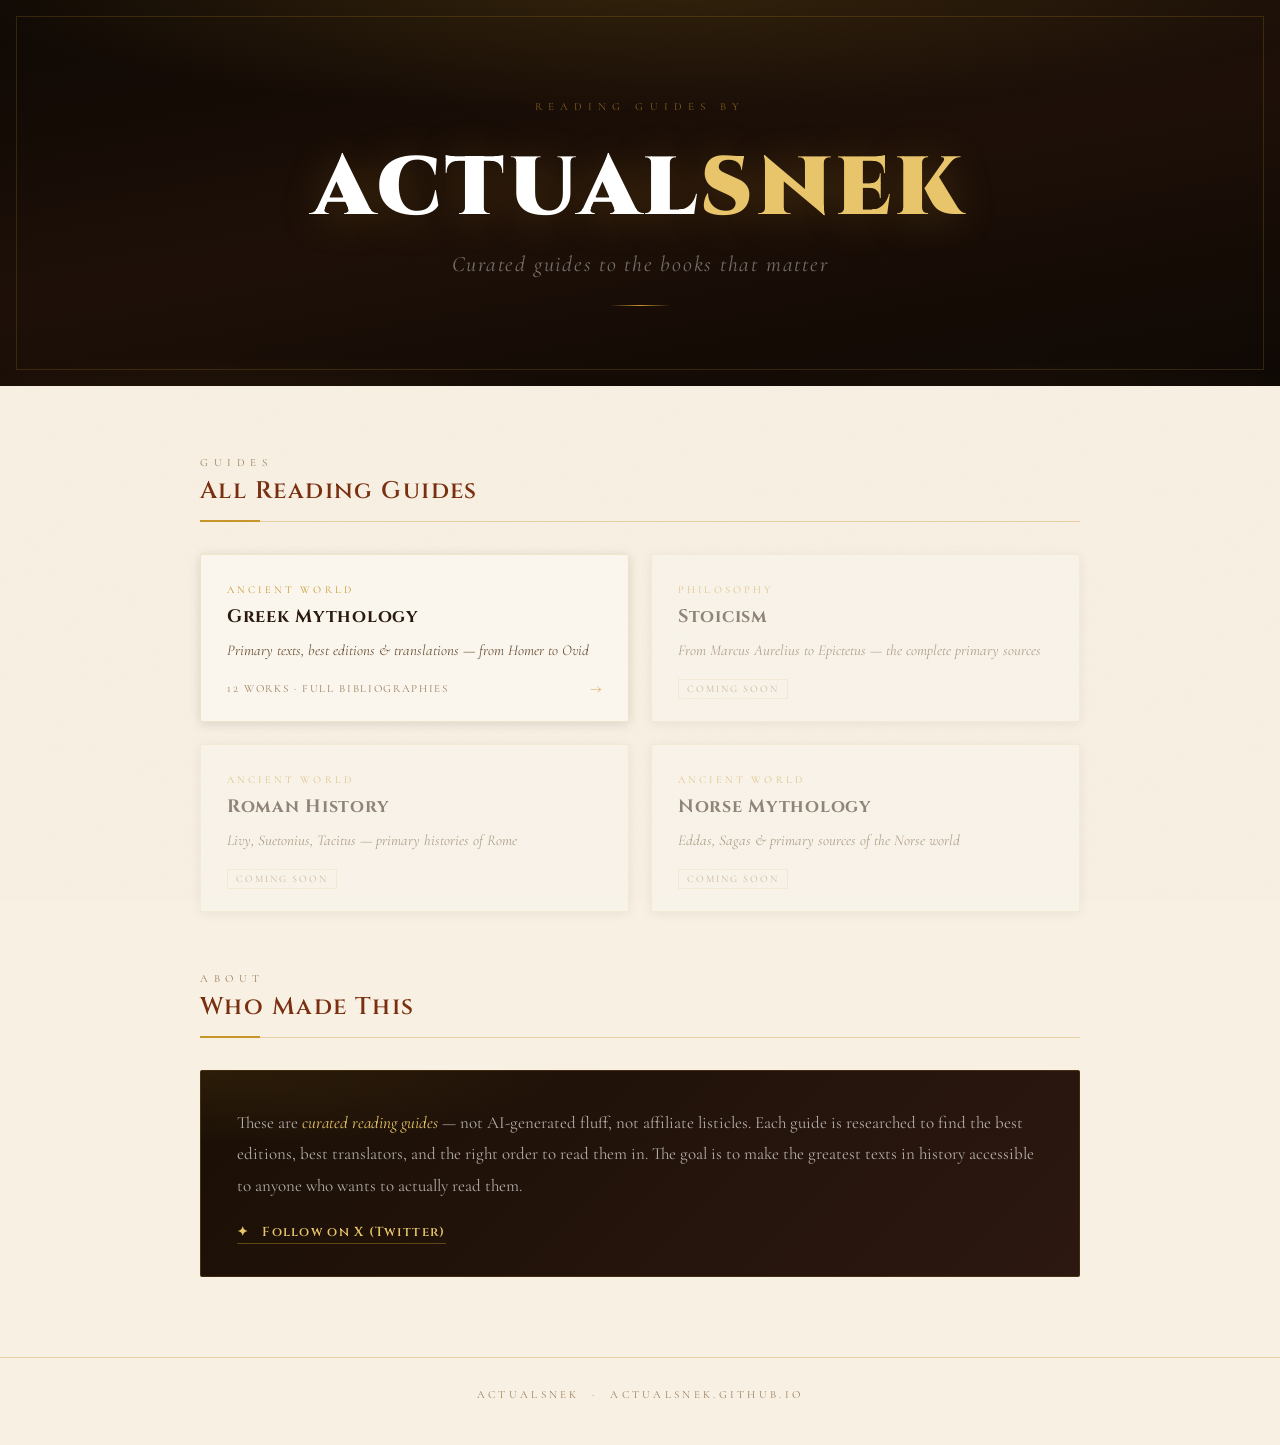
==== commit c8d9022a: "index.html" ====
--- a/index.html
+++ b/index.html
@@ -3,3684 +3,425 @@
 <head>
     <meta charset="UTF-8">
     <meta name="viewport" content="width=device-width, initial-scale=1.0">
-    <title>Greek Mythology — Reading Guide</title>
-    <!-- FONTS: swap font names here to change typography -->
-    <link href="https://fonts.googleapis.com/css2?family=Crimson+Pro:ital,wght@0,300;0,400;0,500;0,600;0,700;1,400&family=Space+Grotesk:wght@400;500;600&display=swap" rel="stylesheet">
-    <link rel="stylesheet" href="https://cdnjs.cloudflare.com/ajax/libs/font-awesome/6.4.0/css/all.min.css">
+    <title>actualsnek — Reading Guides</title>
+    <link rel="preconnect" href="https://fonts.googleapis.com">
+    <link rel="preconnect" href="https://fonts.gstatic.com" crossorigin>
+    <link href="https://fonts.googleapis.com/css2?family=Cinzel:wght@400;500;600;700;900&family=Cormorant+Garamond:ital,wght@0,300;0,400;0,500;0,600;1,300;1,400;1,500&family=Cormorant+SC:wght@300;400;500&display=swap" rel="stylesheet">
     <style>
-        * {
-            margin: 0;
-            padding: 0;
-            box-sizing: border-box;
-        }
-
-        /* ── THEME COLOURS: edit hex values here to restyle the whole site ── */
         :root {
-            --cream: #f5f1e8;
-            --ink: #2d2520;
-            --ink-light: #6b6155;
-            --gold: #b8985f;
-            --gold-light: #c9ab78;
-            --border: #d9d0c1;
-            --hover-bg: #f0ebe0;
-            --antique-dark: #8b7355;
-            --sage: #7a9b76;
-            --terracotta: #c77350;
-        }
-
-        html {
-            scroll-behavior: smooth;
-        }
+            --gold: #c8952a;
+            --gold-light: #e8c56a;
+            --gold-line: rgba(200,149,42,0.35);
+            --parchment: #f7f0e3;
+            --parchment-card: #faf6ed;
+            --rust: #7a3010;
+            --text: #2a1a0e;
+            --text-muted: #6b5035;
+            --text-faint: #9c7d5a;
+            --shadow: rgba(28,18,8,0.12);
+            --shadow-deep: rgba(28,18,8,0.25);
+            --dark: #1a0f05;
+        }
+
+        * { margin:0; padding:0; box-sizing:border-box; }
+        html { scroll-behavior:smooth; }
 
         body {
-            font-family: 'Crimson Pro', serif;
-            background: var(--cream);
-            background-image: 
-                repeating-linear-gradient(90deg, transparent, transparent 2px, rgba(139, 115, 85, 0.02) 2px, rgba(139, 115, 85, 0.02) 4px),
-                repeating-linear-gradient(0deg, transparent, transparent 2px, rgba(139, 115, 85, 0.02) 2px, rgba(139, 115, 85, 0.02) 4px);
-            color: var(--ink);
-            line-height: 1.65;
-            font-size: 18px;
-            font-weight: 400;
-        }
-
-        .twitter-link {
-            position: fixed;
-            bottom: 24px;
-            right: 24px;
-            width: 46px;
-            height: 46px;
-            background: #faf7f0;
-            background-image: radial-gradient(circle at 50% 50%, rgba(139, 115, 85, 0.03) 0%, transparent 50%);
-            border: 1px solid var(--border);
-            border-radius: 50%;
-            display: flex;
-            align-items: center;
-            justify-content: center;
-            text-decoration: none;
-            transition: all 0.2s ease;
-            box-shadow: 0 2px 8px rgba(45, 37, 32, 0.1);
-            z-index: 999;
-        }
-
-        .twitter-link:hover {
-            transform: translateY(-2px);
-            box-shadow: 0 4px 12px rgba(139, 115, 85, 0.2);
-            border-color: var(--gold);
-        }
-
-        .twitter-link svg {
-            width: 20px;
-            height: 20px;
-            fill: #1a4f8b;
-        }
-
-        .layout {
-            display: grid;
-            grid-template-columns: 240px 1fr;
-            max-width: 1600px;
-            margin: 0 auto;
-            gap: 60px;
-            padding: 60px 40px;
-        }
-
-        .reading-order {
-            position: sticky;
-            top: 40px;
-            max-height: calc(100vh - 80px);
-            overflow-y: auto;
-            padding: 28px 20px;
-            background: #faf7f0;
-            background-image: radial-gradient(circle at 30% 40%, rgba(139, 115, 85, 0.03) 0%, transparent 50%);
-            border: 1px solid var(--border);
-            border-radius: 3px;
-            box-shadow: 0 1px 3px rgba(45, 37, 32, 0.06);
-            scrollbar-width: thin;
-            scrollbar-color: transparent transparent;
-            transition: scrollbar-color 0.3s;
-        }
-
-        .reading-order:hover {
-            scrollbar-color: var(--border) transparent;
-        }
-
-        .reading-order::-webkit-scrollbar {
-            width: 4px;
-        }
-
-        .reading-order::-webkit-scrollbar-track {
-            background: transparent;
-        }
-
-        .reading-order::-webkit-scrollbar-thumb {
-            background: transparent;
-            border-radius: 4px;
-            transition: background 0.3s;
-        }
-
-        .reading-order:hover::-webkit-scrollbar-thumb {
-            background: var(--border);
-        }
-
-        .reading-order h3 {
-            font-family: 'Space Grotesk', sans-serif;
-            font-size: 0.72rem;
-            text-transform: uppercase;
-            letter-spacing: 1.4px;
-            margin-bottom: 22px;
-            color: var(--ink-light);
-            font-weight: 600;
-        }
-
-        .reading-order ol {
-            list-style: none;
-            counter-reset: reading-counter;
-        }
-
-        .reading-order li {
-            counter-increment: reading-counter;
-            margin-bottom: 18px;
-            font-size: 0.92rem;
-            line-height: 1.4;
-            padding-left: 28px;
-            position: relative;
-        }
-
-        .reading-order li::before {
-            content: counter(reading-counter);
-            position: absolute;
-            left: 0;
-            top: 1px;
-            font-weight: 600;
-            color: var(--gold);
-            font-size: 0.8rem;
-            font-family: 'Space Grotesk', sans-serif;
-        }
-
-        .reading-order .title {
-            font-weight: 600;
-            color: var(--ink);
-            margin-bottom: 2px;
-        }
-
-        .reading-order .title a {
-            color: var(--ink);
-            text-decoration: none;
-            transition: color 0.2s;
-        }
-
-        .reading-order .title a:hover {
-            color: var(--gold);
-        }
-
-        .reading-order .author {
-            color: var(--ink-light);
-            font-size: 0.82rem;
-        }
-
-        .main-content {
-            max-width: 1100px;
-        }
-
+            font-family: 'Cormorant Garamond', Georgia, serif;
+            background: var(--parchment);
+            color: var(--text);
+            min-height: 100vh;
+        }
+
+        body::before {
+            content:'';
+            position:fixed; inset:0;
+            background-image: url("data:image/svg+xml,%3Csvg xmlns='http://www.w3.org/2000/svg' width='400' height='400'%3E%3Cfilter id='n'%3E%3CfeTurbulence type='fractalNoise' baseFrequency='0.9' numOctaves='4' stitchTiles='stitch'/%3E%3CfeColorMatrix type='saturate' values='0'/%3E%3C/filter%3E%3Crect width='400' height='400' filter='url(%23n)' opacity='0.04'/%3E%3C/svg%3E");
+            pointer-events:none; z-index:0;
+        }
+
+        /* ── HERO ── */
         .hero {
-            margin-bottom: 80px;
-            padding-bottom: 40px;
-            border-bottom: 1px solid var(--border);
-        }
-
-        .hero h1 {
-            font-family: 'Crimson Pro', serif;
-            font-size: 3.8rem;
-            font-weight: 600;
-            letter-spacing: -0.5px;
-            margin-bottom: 12px;
-            color: var(--ink);
-            line-height: 1.1;
-        }
-
-        .hero .greek {
-            font-size: 1.3rem;
-            color: var(--gold);
-            margin-bottom: 28px;
-            font-weight: 400;
-        }
-
-        .hero .quote {
-            font-size: 1.2rem;
-            font-style: italic;
-            color: var(--ink-light);
-            max-width: 680px;
-            line-height: 1.6;
-            font-weight: 400;
-        }
-
-        .section {
-            margin-bottom: 100px;
+            position:relative;
+            background: linear-gradient(170deg, #0e0804 0%, #1e1008 50%, #0e0804 100%);
+            padding: 100px 40px 80px;
+            text-align:center;
+            overflow:hidden;
+        }
+        .hero::before {
+            content:'';
+            position:absolute; inset:0;
+            background:
+                radial-gradient(ellipse 90% 60% at 50% -10%, rgba(200,149,42,0.2) 0%, transparent 65%),
+                radial-gradient(ellipse 50% 30% at 20% 110%, rgba(200,149,42,0.08) 0%, transparent 60%),
+                radial-gradient(ellipse 50% 30% at 80% 110%, rgba(200,149,42,0.08) 0%, transparent 60%);
+            pointer-events:none;
+        }
+        .hero::after {
+            content:'';
+            position:absolute;
+            top:16px; left:16px; right:16px; bottom:16px;
+            border:1px solid rgba(200,149,42,0.2);
+            pointer-events:none;
+        }
+
+        .hero-eyebrow {
+            font-family:'Cormorant SC', serif;
+            font-size:11px;
+            letter-spacing:0.55em;
+            color:rgba(200,149,42,0.6);
+            text-transform:uppercase;
+            display:block;
+            margin-bottom:24px;
+            position:relative;
+            animation: fadeUp 0.7s ease both 0.1s;
+        }
+
+        .hero-name {
+            font-family:'Cinzel', serif;
+            font-size:clamp(44px, 8vw, 96px);
+            font-weight:900;
+            color:#fff;
+            letter-spacing:0.04em;
+            line-height:1;
+            position:relative;
+            text-shadow: 0 4px 40px rgba(200,149,42,0.25);
+            animation: fadeUp 0.7s ease both 0.25s;
+        }
+
+        .hero-name span {
+            color: var(--gold-light);
+        }
+
+        .hero-tagline {
+            font-family:'Cormorant Garamond', serif;
+            font-size:clamp(16px, 2.5vw, 22px);
+            font-style:italic;
+            color:rgba(255,255,255,0.4);
+            margin-top:18px;
+            letter-spacing:0.08em;
+            position:relative;
+            animation: fadeUp 0.7s ease both 0.4s;
+        }
+
+        .hero-divider {
+            width:60px; height:1px;
+            background:linear-gradient(90deg, transparent, var(--gold), transparent);
+            margin:28px auto 0;
+            position:relative;
+            animation: fadeUp 0.7s ease both 0.5s;
+        }
+
+        /* ── MAIN ── */
+        .main {
+            max-width:960px;
+            margin:0 auto;
+            padding:70px 40px 80px;
+            position:relative;
+            z-index:1;
+        }
+
+        .section-label {
+            font-family:'Cormorant SC', serif;
+            font-size:11px;
+            letter-spacing:0.5em;
+            color:var(--text-faint);
+            text-transform:uppercase;
+            display:block;
+            margin-bottom:6px;
         }
 
         .section-title {
-            font-family: 'Crimson Pro', serif;
-            font-size: 2.1rem;
-            font-weight: 600;
-            margin-bottom: 12px;
-            color: var(--ink);
-        }
-
-        .section-intro {
-            font-size: 1.08rem;
-            color: var(--ink-light);
-            margin-bottom: 50px;
-            max-width: 680px;
-            font-weight: 400;
-        }
-
-        .beginner-notice {
-            background: #f0ebe0;
-            background-image: radial-gradient(circle at 70% 30%, rgba(139, 115, 85, 0.04) 0%, transparent 50%);
-            border-left: 3px solid var(--gold);
-            padding: 24px 28px;
-            margin-bottom: 50px;
-            border-radius: 3px;
-            box-shadow: 0 1px 3px rgba(45, 37, 32, 0.06);
-        }
-
-        .beginner-notice p {
-            font-size: 0.96rem;
-            color: var(--ink-light);
-            margin-bottom: 20px;
-        }
-
-        .beginner-books {
-            display: flex;
-            gap: 20px;
-            flex-wrap: wrap;
-        }
-
-        .beginner-book {
-            display: flex;
-            gap: 14px;
-            align-items: start;
-        }
-
-        .beginner-book img {
-            width: 56px;
-            height: 84px;
-            object-fit: cover;
-            border: 1px solid var(--border);
-        }
-
-        .beginner-book-info {
-            font-size: 0.86rem;
-        }
-
-        .beginner-book-info .title {
-            font-weight: 600;
-            color: var(--ink);
-            margin-bottom: 2px;
-        }
-
-        .beginner-book-info .author {
-            color: var(--ink-light);
-            margin-bottom: 4px;
-        }
-
-        .beginner-book-actions {
-            display: flex;
-            gap: 6px;
-            margin-top: 4px;
-        }
-
-        .beginner-book-actions a {
-            display: inline-flex;
-            align-items: center;
-            justify-content: center;
-            width: 22px;
-            height: 22px;
-            border: 1px solid var(--border);
-            border-radius: 2px;
-            text-decoration: none;
-            transition: all 0.15s ease;
-            font-size: 0.7rem;
-        }
-
-        .beginner-book-actions a.read-icon {
-            background: rgba(122, 155, 118, 0.1);
-            color: var(--sage);
-            border-color: rgba(122, 155, 118, 0.3);
-        }
-
-        .beginner-book-actions a.read-icon:hover {
-            background: var(--sage);
-            color: white;
-            border-color: var(--sage);
-        }
-
-        .beginner-book-actions a.cart-icon {
-            color: var(--terracotta);
-            border-color: rgba(199, 115, 80, 0.3);
-            background: rgba(199, 115, 80, 0.05);
-        }
-
-        .beginner-book-actions a.cart-icon:hover {
-            background: var(--terracotta);
-            color: white;
-            border-color: var(--terracotta);
-        }
-
-        /* COMPACT EPIC BOOK LAYOUT - Similar to beginner books */
-        .epic-book {
-            display: flex;
-            gap: 16px;
-            align-items: start;
-            padding: 12px;
-            scroll-margin-top: 80px;
-            background: #faf7f0;
-            background-image: radial-gradient(circle at 20% 50%, rgba(139, 115, 85, 0.03) 0%, transparent 50%);
-            border: 1px solid var(--border);
-            border-radius: 3px;
-            transition: all 0.2s ease;
-            box-shadow: 0 1px 3px rgba(45, 37, 32, 0.06);
-        }
-
-        .epic-book:hover {
-            transform: translateY(-2px);
-            box-shadow: 0 4px 12px rgba(139, 115, 85, 0.12);
-            border-color: var(--gold-light);
-        }
-
-        .epic-book-cover {
-            width: 70px;
-            height: 105px;
-            object-fit: cover;
-            object-position: center;
-            border: 1px solid var(--border);
-            border-radius: 2px;
-            flex-shrink: 0;
-            box-shadow: 0 2px 4px rgba(45, 37, 32, 0.1);
-        }
-
-        .epic-book-info {
-            flex: 1;
-            font-size: 0.88rem;
-        }
-
-        .epic-book-title {
-            font-weight: 600;
-            color: var(--ink);
-            margin-bottom: 2px;
-            font-size: 0.92rem;
-        }
-
-        .epic-book-title a {
-            color: var(--ink);
-            text-decoration: none;
-            transition: color 0.2s;
-        }
-
-        .epic-book-title a:hover {
-            color: var(--gold);
-        }
-
-        .epic-book-date {
-            color: var(--ink-light);
-            font-size: 0.72rem;
-            font-style: italic;
-            margin-bottom: 3px;
-        }
-
-        .epic-book-author {
-            color: var(--ink-light);
-            margin-bottom: 6px;
-            font-size: 0.82rem;
-        }
-
-        .epic-book-author a {
-            color: var(--ink-light);
-            text-decoration: none;
-            transition: color 0.2s;
-        }
-
-        .epic-book-author a:hover {
-            color: var(--gold);
-        }
-
-        .epic-book-meta {
-            color: var(--ink-light);
-            font-size: 0.72rem;
-            margin-bottom: 6px;
-            line-height: 1.5;
-        }
-
-        .epic-book-meta div {
-            margin-bottom: 2px;
-        }
-
-        .epic-book-actions {
-            display: flex;
-            gap: 7px;
-            align-items: center;
-        }
-
-        .epic-book-actions a {
-            display: inline-flex;
-            align-items: center;
-            justify-content: center;
-            width: 24px;
-            height: 24px;
-            border: 1px solid var(--border);
-            border-radius: 2px;
-            text-decoration: none;
-            transition: all 0.15s ease;
-            font-size: 0.75rem;
-            background: rgba(250, 247, 240, 0.5);
-        }
-
-        .epic-book-actions a.goodreads-icon {
-            color: var(--gold);
-            border-color: rgba(184, 152, 95, 0.3);
-            background: rgba(184, 152, 95, 0.08);
-        }
-
-        .epic-book-actions a.goodreads-icon:hover {
-            background: var(--gold);
-            color: white;
-            border-color: var(--gold);
-        }
-
-        .epic-book-actions a.read-icon {
-            color: var(--sage);
-            border-color: rgba(122, 155, 118, 0.3);
-            background: rgba(122, 155, 118, 0.08);
-        }
-
-        .epic-book-actions a.read-icon:hover {
-            background: var(--sage);
-            color: white;
-            border-color: var(--sage);
-        }
-
-        .epic-book-actions a.cart-icon {
-            color: var(--terracotta);
-            border-color: rgba(199, 115, 80, 0.3);
-            background: rgba(199, 115, 80, 0.08);
-            position: relative;
-            cursor: pointer;
-        }
-
-        .epic-book-actions a.cart-icon:hover {
-            background: var(--terracotta);
-            color: white;
-            border-color: var(--terracotta);
-        }
-
-        .epic-list {
-            display: grid;
-            grid-template-columns: repeat(auto-fill, minmax(420px, 1fr));
-            gap: 14px;
-        }
-
-        @media (min-width: 1400px) {
-            .epic-list {
-                grid-template-columns: repeat(3, 1fr);
-            }
-        }
-
-        @media (max-width: 900px) {
-            .epic-list {
-                grid-template-columns: 1fr;
-            }
-        }
-
-        .beginner-book-actions a.cart-icon:hover {
-            background: var(--terracotta);
-            color: white;
-            border-color: var(--terracotta);
-        }
-
-        /* GLOBAL SORT CONTROLS - FIXED POSITION */
-        .sort-container {
-            position: sticky;
-            top: 0;
-            z-index: 100;
-            background: var(--cream);
-            padding: 16px 0;
-            margin-bottom: 32px;
-            border-bottom: 1px solid var(--border);
-            display: flex;
-            align-items: center;
-            gap: 10px;
-            flex-wrap: wrap;
-        }
-
-        .sort-container.sorting-active {
-            background: #fff9f0;
-            border-bottom: 2px solid var(--gold);
-            box-shadow: 0 2px 8px rgba(0,0,0,0.04);
-        }
-
-        .sort-label {
-            font-family: 'Space Grotesk', sans-serif;
-            font-size: 0.78rem;
-            color: var(--ink-light);
-            text-transform: uppercase;
-            letter-spacing: 0.9px;
-            font-weight: 600;
-        }
-
-        .sort-buttons {
-            display: flex;
-            gap: 6px;
-        }
-
-        .sort-btn {
-            font-family: 'Space Grotesk', sans-serif;
-            padding: 8px 16px;
-            background: #faf7f0;
-            background-image: radial-gradient(circle at 50% 50%, rgba(139, 115, 85, 0.02) 0%, transparent 50%);
-            border: 1px solid var(--border);
-            color: var(--antique-dark);
-            cursor: pointer;
-            font-size: 0.78rem;
-            transition: all 0.15s ease;
-            border-radius: 3px;
-            font-weight: 500;
-            letter-spacing: 0.3px;
-        }
-
-        .sort-btn:hover {
-            background: var(--hover-bg);
-            border-color: var(--gold-light);
-            color: var(--ink);
-            transform: translateY(-1px);
-        }
-
-        .sort-btn.active {
-            background: var(--gold);
-            color: white;
-            border-color: var(--gold);
-            font-weight: 600;
-            box-shadow: 0 2px 6px rgba(184, 153, 95, 0.3);
-        }
-
-        .clear-btn {
-            font-family: 'Space Grotesk', sans-serif;
-            padding: 8px 16px;
-            background: transparent;
-            border: 1px solid #ddd;
-            color: #999;
-            cursor: pointer;
-            font-size: 0.78rem;
-            transition: all 0.15s ease;
-            border-radius: 2px;
-            font-weight: 500;
-            display: none;
-            margin-left: 4px;
-        }
-
-        .clear-btn.active {
-            display: block;
-        }
-
-        .clear-btn:hover {
-            background: #fee;
-            border-color: #faa;
-            color: #c33;
-        }
-
-        .direction-buttons {
-            display: flex;
-            gap: 6px;
-            opacity: 0;
-            max-height: 0;
-            overflow: hidden;
-            pointer-events: none;
-            transition: all 0.2s ease;
-        }
-
-        .direction-buttons.active {
-            opacity: 1;
-            max-height: 50px;
-            pointer-events: auto;
-        }
-
-        .dir-btn {
-            font-family: 'Space Grotesk', sans-serif;
-            width: 34px;
-            height: 34px;
-            padding: 0;
-            display: inline-flex;
-            align-items: center;
-            justify-content: center;
-            background: #faf7f0;
-            background-image: radial-gradient(circle at 50% 50%, rgba(139, 115, 85, 0.02) 0%, transparent 50%);
-            border: 1px solid var(--border);
-            color: var(--antique-dark);
-            cursor: pointer;
-            font-size: 1rem;
-            transition: all 0.15s ease;
-            border-radius: 3px;
-            font-weight: 600;
-        }
-
-        .dir-btn:hover {
-            background: var(--hover-bg);
-            border-color: var(--gold-light);
-            transform: translateY(-1px);
-        }
-
-        .dir-btn.active {
-            background: rgba(122, 155, 118, 0.15);
-            border-color: var(--sage);
-            color: var(--sage);
-            font-weight: 600;
-        }
-
-
-        .modal {
-            display: none;
-            position: fixed;
-            z-index: 1000;
-            left: 0;
-            top: 0;
-            width: 100%;
-            height: 100%;
-            background: rgba(0, 0, 0, 0.65);
-            backdrop-filter: blur(4px);
-        }
-
-        .modal.active {
-            display: flex;
-            align-items: center;
-            justify-content: center;
-        }
-
-        .modal-content {
-            background: #faf7f0;
-            background-image: radial-gradient(circle at 50% 50%, rgba(139, 115, 85, 0.03) 0%, transparent 50%);
-            border: 1px solid var(--border);
-            padding: 32px;
-            max-width: 540px;
-            width: 90%;
-            max-height: 80vh;
-            overflow-y: auto;
-            position: relative;
-            border-radius: 4px;
-            box-shadow: 0 20px 60px rgba(45, 37, 32, 0.25);
-        }
-
-        .modal-close {
-            position: absolute;
-            top: 16px;
-            right: 16px;
-            font-size: 1.4rem;
-            cursor: pointer;
-            color: var(--ink-light);
-            background: none;
-            border: none;
-            padding: 6px 10px;
-            transition: color 0.2s;
-        }
-
-        .modal-close:hover {
-            color: var(--ink);
-        }
-
-        .modal-title {
-            font-family: 'Crimson Pro', serif;
-            font-size: 1.5rem;
-            font-weight: 600;
-            margin-bottom: 24px;
-            color: var(--ink);
-            padding-right: 32px;
-        }
-
-        .version-item {
-            padding: 16px;
-            border-bottom: 1px solid var(--border);
-            display: flex;
-            justify-content: space-between;
-            align-items: center;
-            transition: background 0.15s;
-        }
-
-        .version-item:hover {
-            background: var(--hover-bg);
-        }
-
-        .version-item:last-child {
-            border-bottom: none;
-        }
-
-        .version-info {
-            flex: 1;
-        }
-
-        .version-label {
-            font-family: 'Space Grotesk', sans-serif;
-            font-size: 0.68rem;
-            color: var(--gold);
-            text-transform: uppercase;
-            letter-spacing: 0.7px;
-            margin-bottom: 6px;
-            font-weight: 600;
-        }
-
-        .version-label.bilingual {
-            color: #2e7d32;
-        }
-
-        .version-translator {
-            font-size: 0.92rem;
-            font-weight: 600;
-            color: var(--ink);
-            margin-bottom: 4px;
-        }
-
-        .version-publisher {
-            font-size: 0.78rem;
-            color: var(--ink-light);
-            font-family: 'Space Grotesk', sans-serif;
-        }
-
-        .version-link {
-            margin-left: 16px;
-            display: flex;
-            gap: 8px;
-        }
-
-        .version-link a {
-            color: var(--antique-dark);
-            font-size: 1.1rem;
-            transition: all 0.2s;
-            width: 32px;
-            height: 32px;
-            display: flex;
-            align-items: center;
-            justify-content: center;
-            border: 1px solid var(--border);
-            border-radius: 3px;
-            background: rgba(250, 247, 240, 0.5);
-        }
-
-        .version-link a:hover {
-            color: white;
-            background: var(--terracotta);
-            border-color: var(--terracotta);
-        }
-
-        .subsection {
-            margin-top: 60px;
-        }
-
-        .subsection-title {
-            font-family: 'Crimson Pro', serif;
-            font-size: 1.5rem;
-            font-weight: 600;
-            margin-bottom: 30px;
-            color: var(--ink);
-            border-bottom: 1px solid var(--gold-light);
-            padding-bottom: 10px;
-        }
-
-        .simple-list {
-            background: #faf7f0;
-            background-image: radial-gradient(circle at 40% 60%, rgba(139, 115, 85, 0.03) 0%, transparent 50%);
-            border: 1px solid var(--border);
-            padding: 36px;
-            border-radius: 3px;
-            box-shadow: 0 1px 3px rgba(45, 37, 32, 0.06);
-        }
-
-        .list-group {
-            margin-bottom: 36px;
-        }
-
-        .list-group:last-child {
-            margin-bottom: 0;
-        }
-
-        .list-group h4 {
-            font-family: 'Crimson Pro', serif;
-            font-size: 1.25rem;
-            font-weight: 600;
-            margin-bottom: 16px;
-            color: var(--ink);
-        }
-
-        .list-group ul {
-            list-style: none;
-        }
-
-        .list-group li {
-            padding: 9px 0;
-            border-bottom: 1px solid #f5f5f5;
-            font-size: 0.96rem;
-            display: flex;
-            justify-content: space-between;
-            align-items: center;
-        }
-
-        .list-group li:last-child {
-            border-bottom: none;
-        }
-        
-        .list-item-content {
-            flex: 1;
-        }
-        
-        .list-item-icons {
-            display: flex;
-            gap: 8px;
-            margin-left: 12px;
-        }
-        
-        .list-item-icons a {
-            color: var(--antique-dark);
-            font-size: 0.9rem;
-            transition: all 0.2s;
-            width: 28px;
-            height: 28px;
-            display: flex;
-            align-items: center;
-            justify-content: center;
-            border: 1px solid var(--border);
-            border-radius: 3px;
-            text-decoration: none;
-            background: rgba(250, 247, 240, 0.5);
-        }
-        
-        .list-item-icons a:first-child {
-            color: var(--sage);
-            border-color: rgba(122, 155, 118, 0.3);
-            background: rgba(122, 155, 118, 0.08);
-        }
-        
-        .list-item-icons a:first-child:hover {
-            color: white;
-            background: var(--sage);
-            border-color: var(--sage);
-        }
-        
-        .list-item-icons a:last-child {
-            color: var(--terracotta);
-            border-color: rgba(199, 115, 80, 0.3);
-            background: rgba(199, 115, 80, 0.08);
-        }
-        
-        .list-item-icons a:last-child:hover {
-            color: white;
-            background: var(--terracotta);
-            border-color: var(--terracotta);
-        }
-
-        .list-group .book-title-simple {
-            font-weight: 600;
-            color: var(--ink);
-        }
-
-        .list-group .author-simple {
-            color: var(--ink-light);
-            font-size: 0.92rem;
-        }
-
-        footer {
-            text-align: center;
-            padding: 60px 20px;
-            color: var(--ink-light);
-            font-size: 0.86rem;
-            border-top: 1px solid var(--border);
-            margin-top: 100px;
-            font-family: 'Space Grotesk', sans-serif;
-        }
-
-        footer p {
-            margin-bottom: 8px;
-        }
-
-        footer .author-credit {
-            font-size: 0.8rem;
-            color: var(--ink-light);
-        }
-
-        footer .author-credit a {
-            color: var(--gold);
-            text-decoration: none;
-            font-weight: 500;
-            transition: color 0.2s ease;
-        }
-
-        footer .author-credit a:hover {
-            color: var(--antique-dark);
-            text-decoration: underline;
-        }
-
-        @media (max-width: 1200px) {
-            .layout {
-                grid-template-columns: 1fr;
-            }
-
-            .reading-order {
-                position: relative;
-                top: 0;
-                max-width: 600px;
-            }
-
-            .sort-container {
-                position: relative;
-            }
-        }
-
-        @media (max-width: 768px) {
-            body {
-                font-size: 17px;
-            }
-
-            .layout {
-                padding: 40px 20px;
-                gap: 40px;
-            }
-
-            .hero h1 {
-                font-size: 2.8rem;
-            }
-
-            .hero .quote {
-                font-size: 1.1rem;
-            }
-
-            .beginner-books {
-                flex-direction: column;
-            }
-
-            .modal-content {
-                padding: 26px;
-            }
-
-            .sort-container {
-                flex-direction: column;
-                align-items: flex-start;
-                position: relative;
-            }
-
-            .twitter-link {
-                bottom: 16px;
-                right: 16px;
-                width: 42px;
-                height: 42px;
-            }
-
-            .twitter-link svg {
-                width: 18px;
-                height: 18px;
-            }
+            font-family:'Cinzel', serif;
+            font-size:clamp(18px, 2.5vw, 24px);
+            font-weight:600;
+            color:var(--rust);
+            letter-spacing:0.06em;
+            margin-bottom:32px;
+            padding-bottom:14px;
+            border-bottom:1px solid var(--gold-line);
+            position:relative;
+        }
+
+        .section-title::after {
+            content:'';
+            position:absolute;
+            bottom:-1px; left:0;
+            width:60px; height:2px;
+            background:var(--gold);
+        }
+
+        /* ── GUIDE CARDS ── */
+        .guides-grid {
+            display:grid;
+            grid-template-columns:repeat(auto-fill, minmax(280px, 1fr));
+            gap:22px;
+            margin-bottom:60px;
+        }
+
+        .guide-card {
+            background:var(--parchment-card);
+            border:1px solid rgba(200,149,42,0.2);
+            border-radius:2px;
+            padding:28px 26px 22px;
+            text-decoration:none;
+            color:inherit;
+            display:flex;
+            flex-direction:column;
+            gap:10px;
+            box-shadow:0 2px 12px var(--shadow);
+            transition:box-shadow 0.25s, border-color 0.25s, transform 0.2s;
+            position:relative;
+            overflow:hidden;
+        }
+
+        .guide-card::before {
+            content:'';
+            position:absolute;
+            top:0; left:0; right:0;
+            height:2px;
+            background:linear-gradient(90deg, var(--gold), var(--rust));
+            transform:scaleX(0);
+            transform-origin:left;
+            transition:transform 0.3s;
+        }
+
+        .guide-card:hover {
+            box-shadow:0 8px 32px var(--shadow-deep);
+            border-color:rgba(200,149,42,0.4);
+            transform:translateY(-3px);
+        }
+
+        .guide-card:hover::before {
+            transform:scaleX(1);
+        }
+
+        .card-category {
+            font-family:'Cormorant SC', serif;
+            font-size:10.5px;
+            letter-spacing:0.3em;
+            color:var(--gold);
+            text-transform:uppercase;
+        }
+
+        .card-title {
+            font-family:'Cinzel', serif;
+            font-size:18px;
+            font-weight:700;
+            color:var(--text);
+            letter-spacing:0.04em;
+            line-height:1.25;
+        }
+
+        .card-subtitle {
+            font-family:'Cormorant Garamond', serif;
+            font-size:15px;
+            font-style:italic;
+            color:var(--text-muted);
+            line-height:1.5;
+        }
+
+        .card-meta {
+            display:flex;
+            align-items:center;
+            gap:10px;
+            margin-top:6px;
+        }
+
+        .card-count {
+            font-family:'Cormorant SC', serif;
+            font-size:11px;
+            letter-spacing:0.15em;
+            color:var(--text-faint);
+            text-transform:uppercase;
+        }
+
+        .card-arrow {
+            margin-left:auto;
+            color:var(--gold);
+            font-size:18px;
+            opacity:0.6;
+            transition:opacity 0.2s, transform 0.2s;
+        }
+
+        .guide-card:hover .card-arrow {
+            opacity:1;
+            transform:translateX(4px);
+        }
+
+        /* COMING SOON card */
+        .guide-card.coming-soon {
+            opacity:0.5;
+            pointer-events:none;
+            cursor:default;
+        }
+
+        .coming-soon-badge {
+            font-family:'Cormorant SC', serif;
+            font-size:10px;
+            letter-spacing:0.2em;
+            color:var(--text-faint);
+            text-transform:uppercase;
+            border:1px solid rgba(200,149,42,0.2);
+            padding:3px 8px;
+            border-radius:1px;
+            display:inline-block;
+            margin-top:2px;
+        }
+
+        /* ── ABOUT ── */
+        .about-block {
+            background:linear-gradient(135deg, #1a0f05 0%, #2c1810 100%);
+            border:1px solid rgba(200,149,42,0.2);
+            border-radius:2px;
+            padding:36px 36px 32px;
+            position:relative;
+            overflow:hidden;
+        }
+
+        .about-block::before {
+            content:'';
+            position:absolute; inset:0;
+            background:radial-gradient(ellipse 70% 60% at 0% 0%, rgba(200,149,42,0.1) 0%, transparent 60%);
+            pointer-events:none;
+        }
+
+        .about-block p {
+            font-size:17px;
+            line-height:1.85;
+            color:rgba(255,255,255,0.65);
+            position:relative;
+        }
+
+        .about-block p em {
+            color:var(--gold-light);
+            font-style:italic;
+        }
+
+        .about-block .twitter-link {
+            display:inline-flex;
+            align-items:center;
+            gap:8px;
+            margin-top:22px;
+            font-family:'Cinzel', serif;
+            font-size:13px;
+            font-weight:600;
+            letter-spacing:0.1em;
+            color:var(--gold-light);
+            text-decoration:none;
+            border-bottom:1px solid rgba(200,149,42,0.4);
+            padding-bottom:2px;
+            transition:color 0.2s, border-color 0.2s;
+            position:relative;
+        }
+
+        .about-block .twitter-link:hover {
+            color:#fff;
+            border-bottom-color:rgba(255,255,255,0.4);
+        }
+
+        /* ── FOOTER ── */
+        .footer {
+            text-align:center;
+            padding:30px 40px 44px;
+            border-top:1px solid var(--gold-line);
+            font-family:'Cormorant SC', serif;
+            font-size:11px;
+            letter-spacing:0.3em;
+            color:var(--text-faint);
+            text-transform:uppercase;
+        }
+
+        /* ── ANIMATION ── */
+        @keyframes fadeUp {
+            from { opacity:0; transform:translateY(14px); }
+            to   { opacity:1; transform:translateY(0); }
+        }
+
+        @media (max-width:640px) {
+            .hero { padding:70px 20px 60px; }
+            .main { padding:50px 20px 60px; }
+            .guides-grid { grid-template-columns:1fr; }
+            .about-block { padding:26px 22px; }
         }
     </style>
 </head>
 <body>
 
-<!-- SOCIAL LINK: update href to your Twitter/X profile -->
-<a href="https://twitter.com/actualsnek_" target="_blank" class="twitter-link" title="Follow @actualsnek_">
-    <svg viewBox="0 0 24 24" xmlns="http://www.w3.org/2000/svg">
-        <path d="M23.643 4.937c-.835.37-1.732.62-2.675.733.962-.576 1.7-1.49 2.048-2.578-.9.534-1.897.922-2.958 1.13-.85-.904-2.06-1.47-3.4-1.47-2.572 0-4.658 2.086-4.658 4.66 0 .364.042.718.12 1.06-3.873-.195-7.304-2.05-9.602-4.868-.4.69-.63 1.49-.63 2.342 0 1.616.823 3.043 2.072 3.878-.764-.025-1.482-.234-2.11-.583v.06c0 2.257 1.605 4.14 3.737 4.568-.392.106-.803.162-1.227.162-.3 0-.593-.028-.877-.082.593 1.85 2.313 3.198 4.352 3.234-1.595 1.25-3.604 1.995-5.786 1.995-.376 0-.747-.022-1.112-.065 2.062 1.323 4.51 2.093 7.14 2.093 8.57 0 13.255-7.098 13.255-13.254 0-.2-.005-.402-.014-.602.91-.658 1.7-1.477 2.323-2.41z"/>
-    </svg>
-</a>
-
-<div class="layout">
-    
-    <aside class="reading-order">
-        <h3>Reading Order</h3>
-        <!-- READING ORDER: add/remove <li> items to change the sidebar list -->
-        <ol>
-            <li>
-                <div class="title"><a href="#anchor-mythos">Mythos or Mythology</a></div>
-                <div class="author">Stephen Fry or Edith Hamilton</div>
-            </li>
-            <li>
-                <div class="title"><a href="#anchor-daulaires">D'Aulaires' Book</a></div>
-                <div class="author">d'Aulaire (visual learners)</div>
-            </li>
-            <li>
-                <div class="title"><a href="#anchor-theogony">Theogony</a></div>
-                <div class="author">Hesiod</div>
-            </li>
-            <li>
-                <div class="title"><a href="#anchor-worksanddays">Works and Days</a></div>
-                <div class="author">Hesiod</div>
-            </li>
-            <li>
-                <div class="title"><a href="#anchor-homerichymns">Homeric Hymns</a></div>
-                <div class="author">Anonymous</div>
-            </li>
-            <li>
-                <div class="title"><a href="#anchor-iliad">The Iliad</a></div>
-                <div class="author">Homer</div>
-            </li>
-            <li>
-                <div class="title"><a href="#anchor-odyssey">The Odyssey</a></div>
-                <div class="author">Homer</div>
-            </li>
-            <li>
-                <div class="title"><a href="#anchor-argonautica">Argonautica</a></div>
-                <div class="author">Apollonius of Rhodes</div>
-            </li>
-            <li>
-                <div class="title"><a href="#anchor-metamorphoses">Metamorphoses</a></div>
-                <div class="author">Ovid</div>
-            </li>
-            <li>
-                <div class="title"><a href="#anchor-aeneid">The Aeneid</a></div>
-                <div class="author">Virgil</div>
-            </li>
-            <li>
-                <div class="title"><a href="#anchor-library">Library</a></div>
-                <div class="author">Apollodorus</div>
-            </li>
-            <li>
-                <div class="title"><a href="#anchor-oresteia">The Oresteia</a></div>
-                <div class="author">Aeschylus</div>
-            </li>
-            <li>
-                <div class="title"><a href="#anchor-oedipusrex">Oedipus Rex</a></div>
-                <div class="author">Sophocles</div>
-            </li>
-            <li>
-                <div class="title"><a href="#anchor-antigone">Antigone</a></div>
-                <div class="author">Sophocles</div>
-            </li>
-            <li>
-                <div class="title"><a href="#anchor-medea">Medea</a></div>
-                <div class="author">Euripides</div>
-            </li>
-            <li>
-                <div class="title"><a href="#anchor-trojanwomen">The Trojan Women</a></div>
-                <div class="author">Euripides</div>
-            </li>
-        </ol>
-    </aside>
-
-    <main class="main-content">
-        
-        <header class="hero">
-            <h1>Greek Mythology</h1>
-            <div class="greek">Μυθολογία</div>
-            <p class="quote">"Sing, O goddess, the anger of Achilles son of Peleus, that brought countless ills upon the Achaeans."</p>
-        </header>
-
-        <section class="section">
-            <h2 class="section-title">The Idiotēs Handbook</h2>
-            <p class="section-intro">New to Greek mythology? Start with these three essential guides — the perfect gateway to the ancient sources</p>
-
-            <span id="anchor-mythos"></span><span id="anchor-daulaires"></span>
-            <div class="beginner-notice">
-                <p><strong>New to mythology?</strong> These three books provide perfect starting points — clear, engaging overviews that prepare you for the primary sources.</p>
-                
-                <div class="beginner-books">
-                    <div class="beginner-book">
-                        <img src="https://covers.openlibrary.org/b/isbn/1452668094-M.jpg" alt="Mythos by Stephen Fry">
-                        <div class="beginner-book-info">
-                            <div class="title">Mythos</div>
-                            <div class="author">Stephen Fry</div>
-                            <div class="beginner-book-actions">
-                                <a href="https://archive.org/details/mythos0000frys" target="_blank" class="read-icon" title="Read">
-                                    <i class="fas fa-book-open"></i>
-                                </a>
-                                <a href="https://www.amazon.in/s?k=Mythos+Stephen+Fry" target="_blank" class="cart-icon" title="Buy">
-                                    <i class="fas fa-shopping-cart"></i>
-                                </a>
-                            </div>
-                        </div>
-                    </div>
-                    <div class="beginner-book">
-                        <img src="https://covers.openlibrary.org/b/isbn/0316341517-M.jpg" alt="Mythology by Edith Hamilton">
-                        <div class="beginner-book-info">
-                            <div class="title">Mythology</div>
-                            <div class="author">Edith Hamilton</div>
-                            <div class="beginner-book-actions">
-                                <a href="https://archive.org/details/mythology00hami_0" target="_blank" class="read-icon" title="Read">
-                                    <i class="fas fa-book-open"></i>
-                                </a>
-                                <a href="https://www.amazon.in/s?k=Mythology+Edith+Hamilton" target="_blank" class="cart-icon" title="Buy">
-                                    <i class="fas fa-shopping-cart"></i>
-                                </a>
-                            </div>
-                        </div>
-                    </div>
-                    <div class="beginner-book">
-                        <img src="https://covers.openlibrary.org/b/isbn/0440406943-M.jpg" alt="D'Aulaires' Book of Greek Myths">
-                        <div class="beginner-book-info">
-                            <div class="title">D'Aulaires' Book of Greek Myths</div>
-                            <div class="author">Ingri & Edgar Parin d'Aulaire</div>
-                            <div class="beginner-book-actions">
-                                <a href="https://archive.org/details/daulairesbo00daul" target="_blank" class="read-icon" title="Read">
-                                    <i class="fas fa-book-open"></i>
-                                </a>
-                                <a href="https://www.amazon.in/s?k=D'Aulaires+Book+of+Greek+Myths" target="_blank" class="cart-icon" title="Buy">
-                                    <i class="fas fa-shopping-cart"></i>
-                                </a>
-                            </div>
-                        </div>
-                    </div>
-                </div>
+<header class="hero">
+    <span class="hero-eyebrow">Reading Guides by</span>
+    <h1 class="hero-name">actual<span>snek</span></h1>
+    <p class="hero-tagline">Curated guides to the books that matter</p>
+    <div class="hero-divider"></div>
+</header>
+
+<main class="main">
+
+    <span class="section-label">Guides</span>
+    <h2 class="section-title">All Reading Guides</h2>
+
+    <div class="guides-grid">
+
+        <!-- LIVE: Greek Mythology -->
+        <a href="./greek-mythology/index.html" class="guide-card">
+            <span class="card-category">Ancient World</span>
+            <div class="card-title">Greek Mythology</div>
+            <div class="card-subtitle">Primary texts, best editions &amp; translations — from Homer to Ovid</div>
+            <div class="card-meta">
+                <span class="card-count">12 works · Full bibliographies</span>
+                <span class="card-arrow">→</span>
             </div>
-        </section>
-
-        <!-- GLOBAL SORT CONTAINER -->
-        <div class="sort-container" id="globalSort">
-            <span class="sort-label">Sort All Books</span>
-            <div class="sort-buttons">
-                <button class="sort-btn" data-sort="year">Year</button>
-                <button class="sort-btn" data-sort="pages">Pages</button>
-                <button class="sort-btn" data-sort="alpha">A-Z</button>
+        </a>
+
+        <!-- COMING SOON placeholders -->
+        <div class="guide-card coming-soon">
+            <span class="card-category">Philosophy</span>
+            <div class="card-title">Stoicism</div>
+            <div class="card-subtitle">From Marcus Aurelius to Epictetus — the complete primary sources</div>
+            <div class="card-meta">
+                <span class="coming-soon-badge">Coming Soon</span>
             </div>
-            <div class="direction-buttons" id="directionButtons">
-                <button class="dir-btn active" data-dir="asc" title="Oldest / Least / A–Z">↑</button>
-                <button class="dir-btn" data-dir="desc" title="Newest / Most / Z–A">↓</button>
+        </div>
+
+        <div class="guide-card coming-soon">
+            <span class="card-category">Ancient World</span>
+            <div class="card-title">Roman History</div>
+            <div class="card-subtitle">Livy, Suetonius, Tacitus — primary histories of Rome</div>
+            <div class="card-meta">
+                <span class="coming-soon-badge">Coming Soon</span>
             </div>
-            <button class="clear-btn" id="clearBtn">✕ Clear Sort</button>
         </div>
 
-        <section class="section">
-            <!-- EPICS: add new epic-book cards inside the epic-list div below -->
-            <h2 class="section-title">The Epics</h2>
-            <p class="section-intro">Foundational narrative poetry — the core of Greek mythology</p>
-
-            <div class="epic-list">
-                
-                <!-- ═══════════════════════════════════════════════════════════
-     BOOK CARD — to add/edit a book, copy one block below and update:
-       data-year  → composition year as negative int (BCE) or positive (CE)
-       data-pages → page count (used for sort)
-       data-title → book title (used for sort)
-       img src    → book cover image URL  ← COVER IMAGE
-       img alt    → book title for accessibility
-       .epic-book-title a href → Wikipedia or info page link
-       .epic-book-date  → display date e.g. "c. 750 BCE"
-       .epic-book-author a → author Wikipedia link
-       .epic-book-meta divs → Translator / Publisher / Page count
-       .goodreads-icon href → Goodreads URL  ← GOODREADS LINK
-       .read-icon href      → Free read URL (Gutenberg, Theoi etc)  ← READ FREE LINK
-       .cart-icon onclick   → showVersions('modal-id') — links to modal below  ← BUY MODAL
-═══════════════════════════════════════════════════════════ -->
-<div class="epic-book" id="anchor-theogony" data-year="-700" data-pages="81" data-title="Theogony">
-                    <img src="https://covers.openlibrary.org/b/isbn/0192839381-M.jpg" class="epic-book-cover" alt="Theogony">
-                    <div class="epic-book-info">
-                        <div class="epic-book-title"><a href="https://en.wikipedia.org/wiki/Theogony" target="_blank">Theogony</a></div>
-                        <div class="epic-book-date">c. 700 BCE</div>
-                        <div class="epic-book-author"><a href="https://en.wikipedia.org/wiki/Hesiod" target="_blank">Hesiod</a></div>
-                        <div class="epic-book-meta">
-                            <div>Trans. M. L. West</div>
-                            <div>Oxford UP, 1999</div>
-                            <div>81 pages</div>
-                        </div>
-                        <div class="epic-book-actions">
-                            <a href="https://www.goodreads.com/book/show/27418" target="_blank" class="goodreads-icon" title="Goodreads">
-                                <i class="fab fa-goodreads-g"></i>
-                            </a>
-                            <a href="https://www.theoi.com/Text/HesiodTheogony.html" target="_blank" class="read-icon" title="Read">
-                                <i class="fas fa-book-open"></i>
-                            </a>
-                            <a href="#" onclick="showVersions('theogony'); return false;" class="cart-icon" title="Buy">
-                                <i class="fas fa-shopping-cart"></i>
-                            </a>
-                        </div>
-                    </div>
-                </div>
-
-                <div class="epic-book" id="anchor-worksanddays" data-year="-700" data-pages="79" data-title="Works and Days">
-                    <img src="https://covers.openlibrary.org/b/isbn/0192839381-M.jpg" class="epic-book-cover" alt="Works and Days">
-                    <div class="epic-book-info">
-                        <div class="epic-book-title"><a href="https://en.wikipedia.org/wiki/Works_and_Days" target="_blank">Works and Days</a></div>
-                        <div class="epic-book-date">c. 700 BCE</div>
-                        <div class="epic-book-author"><a href="https://en.wikipedia.org/wiki/Hesiod" target="_blank">Hesiod</a></div>
-                        <div class="epic-book-meta">
-                            <div>Trans. M. L. West</div>
-                            <div>Oxford UP, 1999</div>
-                            <div>79 pages</div>
-                        </div>
-                        <div class="epic-book-actions">
-                            <a href="https://www.goodreads.com/book/show/118071" target="_blank" class="goodreads-icon" title="Goodreads">
-                                <i class="fab fa-goodreads-g"></i>
-                            </a>
-                            <a href="https://www.theoi.com/Text/HesiodWorksDays.html" target="_blank" class="read-icon" title="Read">
-                                <i class="fas fa-book-open"></i>
-                            </a>
-                            <a href="#" onclick="showVersions('worksanddays'); return false;" class="cart-icon" title="Buy">
-                                <i class="fas fa-shopping-cart"></i>
-                            </a>
-                        </div>
-                    </div>
-                </div>
-
-                <div class="epic-book" id="anchor-iliad" data-year="-750" data-pages="599" data-title="The Iliad">
-                    <img src="https://covers.openlibrary.org/b/isbn/0226470490-M.jpg" class="epic-book-cover" alt="Iliad">
-                    <div class="epic-book-info">
-                        <div class="epic-book-title"><a href="https://en.wikipedia.org/wiki/Iliad" target="_blank">The Iliad</a></div>
-                        <div class="epic-book-date">c. 750 BCE</div>
-                        <div class="epic-book-author"><a href="https://en.wikipedia.org/wiki/Homer" target="_blank">Homer</a></div>
-                        <div class="epic-book-meta">
-                            <div>Trans. Richmond Lattimore</div>
-                            <div>Univ. of Chicago Press, 2011</div>
-                            <div>599 pages</div>
-                        </div>
-                        <div class="epic-book-actions">
-                            <a href="https://www.goodreads.com/book/show/11054461" target="_blank" class="goodreads-icon" title="Goodreads">
-                                <i class="fab fa-goodreads-g"></i>
-                            </a>
-                            <a href="https://www.gutenberg.org/ebooks/6130" target="_blank" class="read-icon" title="Read">
-                                <i class="fas fa-book-open"></i>
-                            </a>
-                            <a href="#" onclick="showVersions('iliad'); return false;" class="cart-icon" title="Buy">
-                                <i class="fas fa-shopping-cart"></i>
-                            </a>
-                        </div>
-                    </div>
-                </div>
-
-                <div class="epic-book" id="anchor-odyssey" data-year="-725" data-pages="390" data-title="The Odyssey">
-                    <img src="https://covers.openlibrary.org/b/isbn/006124418X-M.jpg" class="epic-book-cover" alt="Odyssey">
-                    <div class="epic-book-info">
-                        <div class="epic-book-title"><a href="https://en.wikipedia.org/wiki/Odyssey" target="_blank">The Odyssey</a></div>
-                        <div class="epic-book-date">c. 725 BCE</div>
-                        <div class="epic-book-author"><a href="https://en.wikipedia.org/wiki/Homer" target="_blank">Homer</a></div>
-                        <div class="epic-book-meta">
-                            <div>Trans. Richmond Lattimore</div>
-                            <div>Harper Perennial, 1967</div>
-                            <div>390 pages</div>
-                        </div>
-                        <div class="epic-book-actions">
-                            <a href="https://www.goodreads.com/book/show/1297872" target="_blank" class="goodreads-icon" title="Goodreads">
-                                <i class="fab fa-goodreads-g"></i>
-                            </a>
-                            <a href="https://www.gutenberg.org/ebooks/1727" target="_blank" class="read-icon" title="Read">
-                                <i class="fas fa-book-open"></i>
-                            </a>
-                            <a href="#" onclick="showVersions('odyssey'); return false;" class="cart-icon" title="Buy">
-                                <i class="fas fa-shopping-cart"></i>
-                            </a>
-                        </div>
-                    </div>
-                </div>
-
-                <div class="epic-book" id="anchor-homerichymns" data-year="-650" data-pages="144" data-title="Homeric Hymns">
-                    <img src="https://covers.openlibrary.org/b/isbn/1421438607-M.jpg" class="epic-book-cover" alt="Homeric Hymns">
-                    <div class="epic-book-info">
-                        <div class="epic-book-title"><a href="https://en.wikipedia.org/wiki/Homeric_Hymns" target="_blank">Homeric Hymns</a></div>
-                        <div class="epic-book-date">c. 650 BCE</div>
-                        <div class="epic-book-author">Anonymous</div>
-                        <div class="epic-book-meta">
-                            <div>Trans. Apostolos N. Athanassakis</div>
-                            <div>Johns Hopkins UP, 2020</div>
-                            <div>144 pages</div>
-                        </div>
-                        <div class="epic-book-actions">
-                            <a href="https://www.goodreads.com/book/show/48694197" target="_blank" class="goodreads-icon" title="Goodreads">
-                                <i class="fab fa-goodreads-g"></i>
-                            </a>
-                            <a href="https://www.sacred-texts.com/cla/homer/hymns.htm" target="_blank" class="read-icon" title="Read">
-                                <i class="fas fa-book-open"></i>
-                            </a>
-                            <a href="#" onclick="showVersions('hymns'); return false;" class="cart-icon" title="Buy">
-                                <i class="fas fa-shopping-cart"></i>
-                            </a>
-                        </div>
-                    </div>
-                </div>
-
-                <div class="epic-book" id="anchor-argonautica" data-year="-250" data-pages="300" data-title="Argonautica">
-                    <img src="https://covers.openlibrary.org/b/isbn/0140455345-M.jpg" class="epic-book-cover" alt="Argonautica">
-                    <div class="epic-book-info">
-                        <div class="epic-book-title"><a href="https://en.wikipedia.org/wiki/Argonautica" target="_blank">Argonautica</a></div>
-                        <div class="epic-book-date">c. 250 BCE</div>
-                        <div class="epic-book-author"><a href="https://en.wikipedia.org/wiki/Apollonius_of_Rhodes" target="_blank">Apollonius of Rhodes</a></div>
-                        <div class="epic-book-meta">
-                            <div>Jason and the Golden Fleece</div>
-                            <div>~300 pages</div>
-                        </div>
-                        <div class="epic-book-actions">
-                            <a href="https://www.goodreads.com/book/show/88380" target="_blank" class="goodreads-icon" title="Goodreads">
-                                <i class="fab fa-goodreads-g"></i>
-                            </a>
-                            <a href="https://www.theoi.com/Text/ApolloniusRhodius1.html" target="_blank" class="read-icon" title="Read">
-                                <i class="fas fa-book-open"></i>
-                            </a>
-                            <a href="#" onclick="showVersions('argonautica'); return false;" class="cart-icon" title="Buy">
-                                <i class="fas fa-shopping-cart"></i>
-                            </a>
-                        </div>
-                    </div>
-                </div>
-
+        <div class="guide-card coming-soon">
+            <span class="card-category">Ancient World</span>
+            <div class="card-title">Norse Mythology</div>
+            <div class="card-subtitle">Eddas, Sagas &amp; primary sources of the Norse world</div>
+            <div class="card-meta">
+                <span class="coming-soon-badge">Coming Soon</span>
             </div>
-        </section>
-
-        <section class="section">
-            <!-- TRAGEDIES: add new epic-book cards inside the epic-list divs below -->
-            <h2 class="section-title">Tragedies</h2>
-            <p class="section-intro">The dramatic masterworks of Aeschylus, Sophocles, and Euripides — expanded essential collection</p>
-
-            <h3 class="subsection-title">Essential Tragedies</h3>
-            <div class="epic-list sortable-grid">
-<div class="epic-book" id="anchor-oedipusrex" data-year="-429" data-pages="128" data-title="Oedipus Rex">
-                    <img src="https://archive.org/services/img/oedipustheking00soph" class="epic-book-cover" alt="Oedipus Rex">
-                    <div class="epic-book-info">
-                        <div class="epic-book-title"><a href="https://en.wikipedia.org/wiki/Oedipus_Rex" target="_blank">Oedipus Rex</a></div>
-                        <div class="epic-book-date">c. 429 BCE</div>
-                        <div class="epic-book-author"><a href="https://en.wikipedia.org/wiki/Sophocles" target="_blank">Sophocles</a></div>
-                        <div class="epic-book-meta">
-                        <div>Trans. David Grene</div>
-                        <div>University of Chicago Press, 2010</div>
-                        <div>128 pages</div>
-                        </div>
-                        <div class="epic-book-actions">
-                            <a href="https://www.goodreads.com/book/show/7405" target="_blank" class="goodreads-icon" title="Goodreads">
-                                <i class="fab fa-goodreads-g"></i>
-                            </a>
-                            <a href="https://archive.org/details/oedipustheking00soph" target="_blank" class="read-icon" title="Read">
-                                <i class="fas fa-book-open"></i>
-                            </a>
-                            <a href="#" onclick="showVersions('oedipus'); return false;" class="cart-icon" title="Buy / Versions">
-                                <i class="fas fa-shopping-cart"></i>
-                            </a>
-                        </div>
-                    </div>
-                </div>
-<div class="epic-book" id="anchor-antigone" data-year="-442" data-pages="96" data-title="Antigone">
-                    <img src="https://archive.org/services/img/antigone00soph" class="epic-book-cover" alt="Antigone">
-                    <div class="epic-book-info">
-                        <div class="epic-book-title"><a href="https://en.wikipedia.org/wiki/Antigone_(Sophocles_play)" target="_blank">Antigone</a></div>
-                        <div class="epic-book-date">c. 442 BCE</div>
-                        <div class="epic-book-author"><a href="https://en.wikipedia.org/wiki/Sophocles" target="_blank">Sophocles</a></div>
-                        <div class="epic-book-meta">
-                        <div>Trans. David Grene</div>
-                        <div>University of Chicago Press, 2013</div>
-                        <div>96 pages</div>
-                        </div>
-                        <div class="epic-book-actions">
-                            <a href="https://www.goodreads.com/book/show/28525" target="_blank" class="goodreads-icon" title="Goodreads">
-                                <i class="fab fa-goodreads-g"></i>
-                            </a>
-                            <a href="https://archive.org/details/antigone00soph" target="_blank" class="read-icon" title="Read">
-                                <i class="fas fa-book-open"></i>
-                            </a>
-                            <a href="#" onclick="showVersions('antigone'); return false;" class="cart-icon" title="Buy / Versions">
-                                <i class="fas fa-shopping-cart"></i>
-                            </a>
-                        </div>
-                    </div>
-                </div>
-<div class="epic-book" id="anchor-medea" data-year="-431" data-pages="96" data-title="Medea">
-                    <img src="https://archive.org/services/img/medeaofeuri00euri" class="epic-book-cover" alt="Medea">
-                    <div class="epic-book-info">
-                        <div class="epic-book-title"><a href="https://en.wikipedia.org/wiki/Medea_(play)" target="_blank">Medea</a></div>
-                        <div class="epic-book-date">431 BCE</div>
-                        <div class="epic-book-author"><a href="https://en.wikipedia.org/wiki/Euripides" target="_blank">Euripides</a></div>
-                        <div class="epic-book-meta">
-                        <div>Trans. Rex Warner</div>
-                        <div>Dover Publications, 1993</div>
-                        <div>96 pages</div>
-                        </div>
-                        <div class="epic-book-actions">
-                            <a href="https://www.goodreads.com/book/show/44148" target="_blank" class="goodreads-icon" title="Goodreads">
-                                <i class="fab fa-goodreads-g"></i>
-                            </a>
-                            <a href="https://archive.org/details/medeaofeuri00euri" target="_blank" class="read-icon" title="Read">
-                                <i class="fas fa-book-open"></i>
-                            </a>
-                            <a href="#" onclick="showVersions('medea'); return false;" class="cart-icon" title="Buy / Versions">
-                                <i class="fas fa-shopping-cart"></i>
-                            </a>
-                        </div>
-                    </div>
-                </div>
-<div class="epic-book" id="anchor-oresteia" data-year="-458" data-pages="335" data-title="The Oresteia">
-                    <img src="https://archive.org/services/img/oresteia00aesc" class="epic-book-cover" alt="The Oresteia">
-                    <div class="epic-book-info">
-                        <div class="epic-book-title"><a href="https://en.wikipedia.org/wiki/Oresteia" target="_blank">The Oresteia</a></div>
-                        <div class="epic-book-date">458 BCE</div>
-                        <div class="epic-book-author"><a href="https://en.wikipedia.org/wiki/Aeschylus" target="_blank">Aeschylus</a></div>
-                        <div class="epic-book-meta">
-                        <div>Trans. Robert Fagles</div>
-                        <div>Penguin Classics, 1984</div>
-                        <div>335 pages</div>
-                        </div>
-                        <div class="epic-book-actions">
-                            <a href="https://www.goodreads.com/book/show/22161" target="_blank" class="goodreads-icon" title="Goodreads">
-                                <i class="fab fa-goodreads-g"></i>
-                            </a>
-                            <a href="https://archive.org/details/oresteia00aesc" target="_blank" class="read-icon" title="Read">
-                                <i class="fas fa-book-open"></i>
-                            </a>
-                            <a href="#" onclick="showVersions('oresteia'); return false;" class="cart-icon" title="Buy / Versions">
-                                <i class="fas fa-shopping-cart"></i>
-                            </a>
-                        </div>
-                    </div>
-                </div>
-<div class="epic-book" data-year="-406" data-pages="104" data-title="The Bacchae">
-                    <img src="https://archive.org/services/img/bacchaeofeuri00euri" class="epic-book-cover" alt="The Bacchae">
-                    <div class="epic-book-info">
-                        <div class="epic-book-title"><a href="https://en.wikipedia.org/wiki/The_Bacchae" target="_blank">The Bacchae</a></div>
-                        <div class="epic-book-date">406 BCE</div>
-                        <div class="epic-book-author"><a href="https://en.wikipedia.org/wiki/Euripides" target="_blank">Euripides</a></div>
-                        <div class="epic-book-meta">
-                        <div>Trans. William Arrowsmith</div>
-                        <div>University of Chicago Press, 1959</div>
-                        <div>104 pages</div>
-                        </div>
-                        <div class="epic-book-actions">
-                            <a href="https://www.goodreads.com/book/show/752830" target="_blank" class="goodreads-icon" title="Goodreads">
-                                <i class="fab fa-goodreads-g"></i>
-                            </a>
-                            <a href="https://archive.org/details/bacchaeofeuri00euri" target="_blank" class="read-icon" title="Read">
-                                <i class="fas fa-book-open"></i>
-                            </a>
-                            <a href="#" onclick="showVersions('bacchae'); return false;" class="cart-icon" title="Buy / Versions">
-                                <i class="fas fa-shopping-cart"></i>
-                            </a>
-                        </div>
-                    </div>
-                </div>
-<div class="epic-book" data-year="-428" data-pages="96" data-title="Hippolytus">
-                    <img src="https://archive.org/services/img/hippolytusofeuri00euri" class="epic-book-cover" alt="Hippolytus">
-                    <div class="epic-book-info">
-                        <div class="epic-book-title"><a href="https://en.wikipedia.org/wiki/Hippolytus_(play)" target="_blank">Hippolytus</a></div>
-                        <div class="epic-book-date">428 BCE</div>
-                        <div class="epic-book-author"><a href="https://en.wikipedia.org/wiki/Euripides" target="_blank">Euripides</a></div>
-                        <div class="epic-book-meta">
-                        <div>Trans. David Grene</div>
-                        <div>University of Chicago Press, 1942</div>
-                        <div>96 pages</div>
-                        </div>
-                        <div class="epic-book-actions">
-                            <a href="https://www.goodreads.com/book/show/752831" target="_blank" class="goodreads-icon" title="Goodreads">
-                                <i class="fab fa-goodreads-g"></i>
-                            </a>
-                            <a href="https://archive.org/details/hippolytusofeuri00euri" target="_blank" class="read-icon" title="Read">
-                                <i class="fas fa-book-open"></i>
-                            </a>
-                            <a href="#" onclick="showVersions('hippolytus'); return false;" class="cart-icon" title="Buy / Versions">
-                                <i class="fas fa-shopping-cart"></i>
-                            </a>
-                        </div>
-                    </div>
-                </div>
-<div class="epic-book" id="anchor-trojanwomen" data-year="-415" data-pages="96" data-title="The Trojan Women">
-                    <img src="https://archive.org/services/img/trojanwomen00euri" class="epic-book-cover" alt="The Trojan Women">
-                    <div class="epic-book-info">
-                        <div class="epic-book-title"><a href="https://en.wikipedia.org/wiki/The_Trojan_Women" target="_blank">The Trojan Women</a></div>
-                        <div class="epic-book-date">415 BCE</div>
-                        <div class="epic-book-author"><a href="https://en.wikipedia.org/wiki/Euripides" target="_blank">Euripides</a></div>
-                        <div class="epic-book-meta">
-                        <div>Trans. Richmond Lattimore</div>
-                        <div>University of Chicago Press, 1958</div>
-                        <div>96 pages</div>
-                        </div>
-                        <div class="epic-book-actions">
-                            <a href="https://www.goodreads.com/book/show/752844" target="_blank" class="goodreads-icon" title="Goodreads">
-                                <i class="fab fa-goodreads-g"></i>
-                            </a>
-                            <a href="https://archive.org/details/trojanwomen00euri" target="_blank" class="read-icon" title="Read">
-                                <i class="fas fa-book-open"></i>
-                            </a>
-                            <a href="#" onclick="showVersions('trojanwomen'); return false;" class="cart-icon" title="Buy / Versions">
-                                <i class="fas fa-shopping-cart"></i>
-                            </a>
-                        </div>
-                    </div>
-                </div>
-<div class="epic-book" data-year="-457" data-pages="88" data-title="Prometheus Bound">
-                    <img src="https://archive.org/services/img/prometheusbou00aesc" class="epic-book-cover" alt="Prometheus Bound">
-                    <div class="epic-book-info">
-                        <div class="epic-book-title"><a href="https://en.wikipedia.org/wiki/Prometheus_Bound" target="_blank">Prometheus Bound</a></div>
-                        <div class="epic-book-date">c. 457 BCE</div>
-                        <div class="epic-book-author"><a href="https://en.wikipedia.org/wiki/Aeschylus" target="_blank">Aeschylus</a></div>
-                        <div class="epic-book-meta">
-                        <div>Trans. David Grene</div>
-                        <div>University of Chicago Press, 2013</div>
-                        <div>88 pages</div>
-                        </div>
-                        <div class="epic-book-actions">
-                            <a href="https://www.goodreads.com/book/show/752820" target="_blank" class="goodreads-icon" title="Goodreads">
-                                <i class="fab fa-goodreads-g"></i>
-                            </a>
-                            <a href="https://archive.org/details/prometheusbou00aesc" target="_blank" class="read-icon" title="Read">
-                                <i class="fas fa-book-open"></i>
-                            </a>
-                            <a href="#" onclick="showVersions('prometheus'); return false;" class="cart-icon" title="Buy / Versions">
-                                <i class="fas fa-shopping-cart"></i>
-                            </a>
-                        </div>
-                    </div>
-                </div>
-<div class="epic-book" data-year="-415" data-pages="96" data-title="Electra">
-                    <img src="https://archive.org/services/img/electra00soph" class="epic-book-cover" alt="Electra">
-                    <div class="epic-book-info">
-                        <div class="epic-book-title"><a href="https://en.wikipedia.org/wiki/Electra_(Sophocles_play)" target="_blank">Electra</a></div>
-                        <div class="epic-book-date">c. 415 BCE</div>
-                        <div class="epic-book-author"><a href="https://en.wikipedia.org/wiki/Sophocles" target="_blank">Sophocles</a></div>
-                        <div class="epic-book-meta">
-                        <div>Trans. David Grene</div>
-                        <div>University of Chicago Press, 2013</div>
-                        <div>96 pages</div>
-                        </div>
-                        <div class="epic-book-actions">
-                            <a href="https://www.goodreads.com/book/show/752833" target="_blank" class="goodreads-icon" title="Goodreads">
-                                <i class="fab fa-goodreads-g"></i>
-                            </a>
-                            <a href="https://archive.org/details/electra00soph" target="_blank" class="read-icon" title="Read">
-                                <i class="fas fa-book-open"></i>
-                            </a>
-                            <a href="#" onclick="showVersions('electra'); return false;" class="cart-icon" title="Buy / Versions">
-                                <i class="fas fa-shopping-cart"></i>
-                            </a>
-                        </div>
-                    </div>
-                </div>
-<div class="epic-book" data-year="-442" data-pages="96" data-title="Ajax">
-                    <img src="https://archive.org/services/img/ajax00soph" class="epic-book-cover" alt="Ajax">
-                    <div class="epic-book-info">
-                        <div class="epic-book-title"><a href="https://en.wikipedia.org/wiki/Ajax_(play)" target="_blank">Ajax</a></div>
-                        <div class="epic-book-date">c. 442 BCE</div>
-                        <div class="epic-book-author"><a href="https://en.wikipedia.org/wiki/Sophocles" target="_blank">Sophocles</a></div>
-                        <div class="epic-book-meta">
-                        <div>Trans. John Moore</div>
-                        <div>University of Chicago Press, 2013</div>
-                        <div>96 pages</div>
-                        </div>
-                        <div class="epic-book-actions">
-                            <a href="https://www.goodreads.com/book/show/752834" target="_blank" class="goodreads-icon" title="Goodreads">
-                                <i class="fab fa-goodreads-g"></i>
-                            </a>
-                            <a href="https://archive.org/details/ajax00soph" target="_blank" class="read-icon" title="Read">
-                                <i class="fas fa-book-open"></i>
-                            </a>
-                            <a href="#" onclick="showVersions('ajax'); return false;" class="cart-icon" title="Buy / Versions">
-                                <i class="fas fa-shopping-cart"></i>
-                            </a>
-                        </div>
-                    </div>
-                </div>
-<div class="epic-book" data-year="-401" data-pages="96" data-title="Oedipus at Colonus">
-                    <img src="https://archive.org/services/img/oedipusatcolonu00soph" class="epic-book-cover" alt="Oedipus at Colonus">
-                    <div class="epic-book-info">
-                        <div class="epic-book-title"><a href="https://en.wikipedia.org/wiki/Oedipus_at_Colonus" target="_blank">Oedipus at Colonus</a></div>
-                        <div class="epic-book-date">401 BCE</div>
-                        <div class="epic-book-author"><a href="https://en.wikipedia.org/wiki/Sophocles" target="_blank">Sophocles</a></div>
-                        <div class="epic-book-meta">
-                        <div>Trans. David Grene</div>
-                        <div>University of Chicago Press, 2013</div>
-                        <div>96 pages</div>
-                        </div>
-                        <div class="epic-book-actions">
-                            <a href="https://www.goodreads.com/book/show/752835" target="_blank" class="goodreads-icon" title="Goodreads">
-                                <i class="fab fa-goodreads-g"></i>
-                            </a>
-                            <a href="https://archive.org/details/oedipusatcolonu00soph" target="_blank" class="read-icon" title="Read">
-                                <i class="fas fa-book-open"></i>
-                            </a>
-                            <a href="#" onclick="showVersions('oedipuscolons'); return false;" class="cart-icon" title="Buy / Versions">
-                                <i class="fas fa-shopping-cart"></i>
-                            </a>
-                        </div>
-                    </div>
-                </div>
-<div class="epic-book" data-year="-438" data-pages="88" data-title="Alcestis">
-                    <img src="https://archive.org/services/img/alcestisofeuri00euri" class="epic-book-cover" alt="Alcestis">
-                    <div class="epic-book-info">
-                        <div class="epic-book-title"><a href="https://en.wikipedia.org/wiki/Alcestis_(play)" target="_blank">Alcestis</a></div>
-                        <div class="epic-book-date">438 BCE</div>
-                        <div class="epic-book-author"><a href="https://en.wikipedia.org/wiki/Euripides" target="_blank">Euripides</a></div>
-                        <div class="epic-book-meta">
-                        <div>Trans. Richmond Lattimore</div>
-                        <div>University of Chicago Press, 1955</div>
-                        <div>88 pages</div>
-                        </div>
-                        <div class="epic-book-actions">
-                            <a href="https://www.goodreads.com/book/show/752836" target="_blank" class="goodreads-icon" title="Goodreads">
-                                <i class="fab fa-goodreads-g"></i>
-                            </a>
-                            <a href="https://archive.org/details/alcestisofeuri00euri" target="_blank" class="read-icon" title="Read">
-                                <i class="fas fa-book-open"></i>
-                            </a>
-                            <a href="#" onclick="showVersions('alcestis'); return false;" class="cart-icon" title="Buy / Versions">
-                                <i class="fas fa-shopping-cart"></i>
-                            </a>
-                        </div>
-                    </div>
-                </div>
-<div class="epic-book" data-year="-424" data-pages="96" data-title="Hecuba">
-                    <img src="https://archive.org/services/img/hecubaofeuri00euri" class="epic-book-cover" alt="Hecuba">
-                    <div class="epic-book-info">
-                        <div class="epic-book-title"><a href="https://en.wikipedia.org/wiki/Hecuba_(play)" target="_blank">Hecuba</a></div>
-                        <div class="epic-book-date">c. 424 BCE</div>
-                        <div class="epic-book-author"><a href="https://en.wikipedia.org/wiki/Euripides" target="_blank">Euripides</a></div>
-                        <div class="epic-book-meta">
-                        <div>Trans. William Arrowsmith</div>
-                        <div>University of Chicago Press, 1958</div>
-                        <div>96 pages</div>
-                        </div>
-                        <div class="epic-book-actions">
-                            <a href="https://www.goodreads.com/book/show/752837" target="_blank" class="goodreads-icon" title="Goodreads">
-                                <i class="fab fa-goodreads-g"></i>
-                            </a>
-                            <a href="https://archive.org/details/hecubaofeuri00euri" target="_blank" class="read-icon" title="Read">
-                                <i class="fas fa-book-open"></i>
-                            </a>
-                            <a href="#" onclick="showVersions('hecuba'); return false;" class="cart-icon" title="Buy / Versions">
-                                <i class="fas fa-shopping-cart"></i>
-                            </a>
-                        </div>
-                    </div>
-                </div>
-<div class="epic-book" data-year="-409" data-pages="96" data-title="Philoctetes">
-                    <img src="https://archive.org/services/img/philoctetes00soph" class="epic-book-cover" alt="Philoctetes">
-                    <div class="epic-book-info">
-                        <div class="epic-book-title"><a href="https://en.wikipedia.org/wiki/Philoctetes_(Sophocles_play)" target="_blank">Philoctetes</a></div>
-                        <div class="epic-book-date">409 BCE</div>
-                        <div class="epic-book-author"><a href="https://en.wikipedia.org/wiki/Sophocles" target="_blank">Sophocles</a></div>
-                        <div class="epic-book-meta">
-                        <div>Trans. David Grene</div>
-                        <div>University of Chicago Press, 2013</div>
-                        <div>96 pages</div>
-                        </div>
-                        <div class="epic-book-actions">
-                            <a href="https://www.goodreads.com/book/show/752838" target="_blank" class="goodreads-icon" title="Goodreads">
-                                <i class="fab fa-goodreads-g"></i>
-                            </a>
-                            <a href="https://archive.org/details/philoctetes00soph" target="_blank" class="read-icon" title="Read">
-                                <i class="fas fa-book-open"></i>
-                            </a>
-                            <a href="#" onclick="showVersions('philoctetes'); return false;" class="cart-icon" title="Buy / Versions">
-                                <i class="fas fa-shopping-cart"></i>
-                            </a>
-                        </div>
-                    </div>
-                </div>
-<div class="epic-book" data-year="-406" data-pages="120" data-title="Iphigenia in Aulis">
-                    <img src="https://archive.org/services/img/iphigeniaataulis00euri" class="epic-book-cover" alt="Iphigenia in Aulis">
-                    <div class="epic-book-info">
-                        <div class="epic-book-title"><a href="https://en.wikipedia.org/wiki/Iphigenia_in_Aulis" target="_blank">Iphigenia in Aulis</a></div>
-                        <div class="epic-book-date">406 BCE</div>
-                        <div class="epic-book-author"><a href="https://en.wikipedia.org/wiki/Euripides" target="_blank">Euripides</a></div>
-                        <div class="epic-book-meta">
-                        <div>Trans. Charles R. Walker</div>
-                        <div>University of Chicago Press, 1958</div>
-                        <div>120 pages</div>
-                        </div>
-                        <div class="epic-book-actions">
-                            <a href="https://www.goodreads.com/book/show/752846" target="_blank" class="goodreads-icon" title="Goodreads">
-                                <i class="fab fa-goodreads-g"></i>
-                            </a>
-                            <a href="https://archive.org/details/iphigeniaataulis00euri" target="_blank" class="read-icon" title="Read">
-                                <i class="fas fa-book-open"></i>
-                            </a>
-                            <a href="#" onclick="showVersions('iphiaulis'); return false;" class="cart-icon" title="Buy / Versions">
-                                <i class="fas fa-shopping-cart"></i>
-                            </a>
-                        </div>
-                    </div>
-                </div>
-<div class="epic-book" data-year="-412" data-pages="104" data-title="Helen">
-                    <img src="https://archive.org/services/img/helenofeuri00euri" class="epic-book-cover" alt="Helen">
-                    <div class="epic-book-info">
-                        <div class="epic-book-title"><a href="https://en.wikipedia.org/wiki/Helen_(play)" target="_blank">Helen</a></div>
-                        <div class="epic-book-date">412 BCE</div>
-                        <div class="epic-book-author"><a href="https://en.wikipedia.org/wiki/Euripides" target="_blank">Euripides</a></div>
-                        <div class="epic-book-meta">
-                        <div>Trans. Richmond Lattimore</div>
-                        <div>University of Chicago Press, 1956</div>
-                        <div>104 pages</div>
-                        </div>
-                        <div class="epic-book-actions">
-                            <a href="https://www.goodreads.com/book/show/752840" target="_blank" class="goodreads-icon" title="Goodreads">
-                                <i class="fab fa-goodreads-g"></i>
-                            </a>
-                            <a href="https://archive.org/details/helenofeuri00euri" target="_blank" class="read-icon" title="Read">
-                                <i class="fas fa-book-open"></i>
-                            </a>
-                            <a href="#" onclick="showVersions('helen'); return false;" class="cart-icon" title="Buy / Versions">
-                                <i class="fas fa-shopping-cart"></i>
-                            </a>
-                        </div>
-                    </div>
-                </div>
-<div class="epic-book" data-year="-409" data-pages="112" data-title="The Phoenician Women">
-                    <img src="https://archive.org/services/img/phoenicianwomen00euri" class="epic-book-cover" alt="The Phoenician Women">
-                    <div class="epic-book-info">
-                        <div class="epic-book-title"><a href="https://en.wikipedia.org/wiki/The_Phoenician_Women" target="_blank">The Phoenician Women</a></div>
-                        <div class="epic-book-date">c. 409 BCE</div>
-                        <div class="epic-book-author"><a href="https://en.wikipedia.org/wiki/Euripides" target="_blank">Euripides</a></div>
-                        <div class="epic-book-meta">
-                        <div>Trans. Elizabeth Wyckoff</div>
-                        <div>University of Chicago Press, 1958</div>
-                        <div>112 pages</div>
-                        </div>
-                        <div class="epic-book-actions">
-                            <a href="https://www.goodreads.com/book/show/752841" target="_blank" class="goodreads-icon" title="Goodreads">
-                                <i class="fab fa-goodreads-g"></i>
-                            </a>
-                            <a href="https://archive.org/details/phoenicianwomen00euri" target="_blank" class="read-icon" title="Read">
-                                <i class="fas fa-book-open"></i>
-                            </a>
-                            <a href="#" onclick="showVersions('phoenician'); return false;" class="cart-icon" title="Buy / Versions">
-                                <i class="fas fa-shopping-cart"></i>
-                            </a>
-                        </div>
-                    </div>
-                </div>
-<div class="epic-book" data-year="-416" data-pages="104" data-title="Heracles">
-                    <img src="https://archive.org/services/img/heraclesofeuri00euri" class="epic-book-cover" alt="Heracles">
-                    <div class="epic-book-info">
-                        <div class="epic-book-title"><a href="https://en.wikipedia.org/wiki/Heracles_(Euripides)" target="_blank">Heracles</a></div>
-                        <div class="epic-book-date">c. 416 BCE</div>
-                        <div class="epic-book-author"><a href="https://en.wikipedia.org/wiki/Euripides" target="_blank">Euripides</a></div>
-                        <div class="epic-book-meta">
-                        <div>Trans. William Arrowsmith</div>
-                        <div>University of Chicago Press, 1956</div>
-                        <div>104 pages</div>
-                        </div>
-                        <div class="epic-book-actions">
-                            <a href="https://www.goodreads.com/book/show/752847" target="_blank" class="goodreads-icon" title="Goodreads">
-                                <i class="fab fa-goodreads-g"></i>
-                            </a>
-                            <a href="https://archive.org/details/heraclesofeuri00euri" target="_blank" class="read-icon" title="Read">
-                                <i class="fas fa-book-open"></i>
-                            </a>
-                            <a href="#" onclick="showVersions('heracles'); return false;" class="cart-icon" title="Buy / Versions">
-                                <i class="fas fa-shopping-cart"></i>
-                            </a>
-                        </div>
-                    </div>
-                </div>
-<div class="epic-book" data-year="-408" data-pages="96" data-title="Orestes">
-                    <img src="https://archive.org/services/img/orestesofeuri00euri" class="epic-book-cover" alt="Orestes">
-                    <div class="epic-book-info">
-                        <div class="epic-book-title"><a href="https://en.wikipedia.org/wiki/Orestes_(play)" target="_blank">Orestes</a></div>
-                        <div class="epic-book-date">408 BCE</div>
-                        <div class="epic-book-author"><a href="https://en.wikipedia.org/wiki/Euripides" target="_blank">Euripides</a></div>
-                        <div class="epic-book-meta">
-                        <div>Trans. William Arrowsmith</div>
-                        <div>University of Chicago Press, 1958</div>
-                        <div>96 pages</div>
-                        </div>
-                        <div class="epic-book-actions">
-                            <a href="https://www.goodreads.com/book/show/752845" target="_blank" class="goodreads-icon" title="Goodreads">
-                                <i class="fab fa-goodreads-g"></i>
-                            </a>
-                            <a href="https://archive.org/details/orestesofeuri00euri" target="_blank" class="read-icon" title="Read">
-                                <i class="fas fa-book-open"></i>
-                            </a>
-                            <a href="#" onclick="showVersions('orestes'); return false;" class="cart-icon" title="Buy / Versions">
-                                <i class="fas fa-shopping-cart"></i>
-                            </a>
-                        </div>
-                    </div>
-                </div>
-<div class="epic-book" data-year="-414" data-pages="104" data-title="Iphigenia in Tauris">
-                    <img src="https://archive.org/services/img/iphigeniaintau00euri" class="epic-book-cover" alt="Iphigenia in Tauris">
-                    <div class="epic-book-info">
-                        <div class="epic-book-title"><a href="https://en.wikipedia.org/wiki/Iphigenia_in_Tauris" target="_blank">Iphigenia in Tauris</a></div>
-                        <div class="epic-book-date">c. 414 BCE</div>
-                        <div class="epic-book-author"><a href="https://en.wikipedia.org/wiki/Euripides" target="_blank">Euripides</a></div>
-                        <div class="epic-book-meta">
-                        <div>Trans. Witter Bynner</div>
-                        <div>University of Chicago Press, 1956</div>
-                        <div>104 pages</div>
-                        </div>
-                        <div class="epic-book-actions">
-                            <a href="https://www.goodreads.com/book/show/752843" target="_blank" class="goodreads-icon" title="Goodreads">
-                                <i class="fab fa-goodreads-g"></i>
-                            </a>
-                            <a href="https://archive.org/details/iphigeniaintau00euri" target="_blank" class="read-icon" title="Read">
-                                <i class="fas fa-book-open"></i>
-                            </a>
-                            <a href="#" onclick="showVersions('iphitaurians'); return false;" class="cart-icon" title="Buy / Versions">
-                                <i class="fas fa-shopping-cart"></i>
-                            </a>
-                        </div>
-                    </div>
-                </div>
-<div class="epic-book" data-year="-472" data-pages="96" data-title="The Persians">
-                    <img src="https://archive.org/services/img/persiansoofaesc00aesc" class="epic-book-cover" alt="The Persians">
-                    <div class="epic-book-info">
-                        <div class="epic-book-title"><a href="https://en.wikipedia.org/wiki/The_Persians" target="_blank">The Persians</a></div>
-                        <div class="epic-book-date">472 BCE</div>
-                        <div class="epic-book-author"><a href="https://en.wikipedia.org/wiki/Aeschylus" target="_blank">Aeschylus</a></div>
-                        <div class="epic-book-meta">
-                        <div>Trans. Seth Benardete</div>
-                        <div>University of Chicago Press, 1956</div>
-                        <div>96 pages</div>
-                        </div>
-                        <div class="epic-book-actions">
-                            <a href="https://www.goodreads.com/book/show/752850" target="_blank" class="goodreads-icon" title="Goodreads">
-                                <i class="fab fa-goodreads-g"></i>
-                            </a>
-                            <a href="https://archive.org/details/persiansoofaesc00aesc" target="_blank" class="read-icon" title="Read">
-                                <i class="fas fa-book-open"></i>
-                            </a>
-                            <a href="#" onclick="showVersions('persians'); return false;" class="cart-icon" title="Buy / Versions">
-                                <i class="fas fa-shopping-cart"></i>
-                            </a>
-                        </div>
-                    </div>
-                </div>
-
-            </div>
-
-            <h3 class="subsection-title">Remaining Plays</h3>
-            <div class="epic-list sortable-grid">
-<div class="epic-book" data-year="-467" data-pages="96" data-title="Seven Against Thebes">
-                    <img src="https://archive.org/services/img/sevenagainstthe00aesc" class="epic-book-cover" alt="Seven Against Thebes">
-                    <div class="epic-book-info">
-                        <div class="epic-book-title"><a href="https://en.wikipedia.org/wiki/Seven_Against_Thebes" target="_blank">Seven Against Thebes</a></div>
-                        <div class="epic-book-date">467 BCE</div>
-                        <div class="epic-book-author"><a href="https://en.wikipedia.org/wiki/Aeschylus" target="_blank">Aeschylus</a></div>
-                        <div class="epic-book-meta">
-                        <div>Trans. David Grene</div>
-                        <div>University of Chicago Press, 1956</div>
-                        <div>96 pages</div>
-                        </div>
-                        <div class="epic-book-actions">
-                            <a href="https://www.goodreads.com/book/show/752851" target="_blank" class="goodreads-icon" title="Goodreads">
-                                <i class="fab fa-goodreads-g"></i>
-                            </a>
-                            <a href="https://archive.org/details/sevenagainstthe00aesc" target="_blank" class="read-icon" title="Read">
-                                <i class="fas fa-book-open"></i>
-                            </a>
-                            <a href="#" onclick="showVersions('seventhebes'); return false;" class="cart-icon" title="Buy / Versions">
-                                <i class="fas fa-shopping-cart"></i>
-                            </a>
-                        </div>
-                    </div>
-                </div>
-<div class="epic-book" data-year="-463" data-pages="88" data-title="The Suppliants">
-                    <img src="https://archive.org/services/img/suppliants00aesc" class="epic-book-cover" alt="The Suppliants">
-                    <div class="epic-book-info">
-                        <div class="epic-book-title"><a href="https://en.wikipedia.org/wiki/The_Suppliants_(Aeschylus)" target="_blank">The Suppliants</a></div>
-                        <div class="epic-book-date">c. 463 BCE</div>
-                        <div class="epic-book-author"><a href="https://en.wikipedia.org/wiki/Aeschylus" target="_blank">Aeschylus</a></div>
-                        <div class="epic-book-meta">
-                        <div>Trans. Seth Benardete</div>
-                        <div>University of Chicago Press, 1956</div>
-                        <div>88 pages</div>
-                        </div>
-                        <div class="epic-book-actions">
-                            <a href="https://www.goodreads.com/book/show/752852" target="_blank" class="goodreads-icon" title="Goodreads">
-                                <i class="fab fa-goodreads-g"></i>
-                            </a>
-                            <a href="https://archive.org/details/suppliants00aesc" target="_blank" class="read-icon" title="Read">
-                                <i class="fas fa-book-open"></i>
-                            </a>
-                            <a href="#" onclick="showVersions('suppliantsaesc'); return false;" class="cart-icon" title="Buy / Versions">
-                                <i class="fas fa-shopping-cart"></i>
-                            </a>
-                        </div>
-                    </div>
-                </div>
-<div class="epic-book" data-year="-425" data-pages="96" data-title="Andromache">
-                    <img src="https://archive.org/services/img/andromacheofeuri00euri" class="epic-book-cover" alt="Andromache">
-                    <div class="epic-book-info">
-                        <div class="epic-book-title"><a href="https://en.wikipedia.org/wiki/Andromache_(play)" target="_blank">Andromache</a></div>
-                        <div class="epic-book-date">c. 425 BCE</div>
-                        <div class="epic-book-author"><a href="https://en.wikipedia.org/wiki/Euripides" target="_blank">Euripides</a></div>
-                        <div class="epic-book-meta">
-                        <div>Trans. John Frederick Nims</div>
-                        <div>University of Chicago Press, 1958</div>
-                        <div>96 pages</div>
-                        </div>
-                        <div class="epic-book-actions">
-                            <a href="https://www.goodreads.com/book/show/752853" target="_blank" class="goodreads-icon" title="Goodreads">
-                                <i class="fab fa-goodreads-g"></i>
-                            </a>
-                            <a href="https://archive.org/details/andromacheofeuri00euri" target="_blank" class="read-icon" title="Read">
-                                <i class="fas fa-book-open"></i>
-                            </a>
-                            <a href="#" onclick="showVersions('andromache'); return false;" class="cart-icon" title="Buy / Versions">
-                                <i class="fas fa-shopping-cart"></i>
-                            </a>
-                        </div>
-                    </div>
-                </div>
-<div class="epic-book" data-year="-422" data-pages="88" data-title="The Suppliants">
-                    <img src="https://archive.org/services/img/suppliants00euri" class="epic-book-cover" alt="The Suppliants">
-                    <div class="epic-book-info">
-                        <div class="epic-book-title"><a href="https://en.wikipedia.org/wiki/The_Suppliants_(Euripides)" target="_blank">The Suppliants</a></div>
-                        <div class="epic-book-date">c. 422 BCE</div>
-                        <div class="epic-book-author"><a href="https://en.wikipedia.org/wiki/Euripides" target="_blank">Euripides</a></div>
-                        <div class="epic-book-meta">
-                        <div>Trans. Frank William Jones</div>
-                        <div>University of Chicago Press, 1958</div>
-                        <div>88 pages</div>
-                        </div>
-                        <div class="epic-book-actions">
-                            <a href="https://www.goodreads.com/book/show/752854" target="_blank" class="goodreads-icon" title="Goodreads">
-                                <i class="fab fa-goodreads-g"></i>
-                            </a>
-                            <a href="https://archive.org/details/suppliants00euri" target="_blank" class="read-icon" title="Read">
-                                <i class="fas fa-book-open"></i>
-                            </a>
-                            <a href="#" onclick="showVersions('suppliantseuri'); return false;" class="cart-icon" title="Buy / Versions">
-                                <i class="fas fa-shopping-cart"></i>
-                            </a>
-                        </div>
-                    </div>
-                </div>
-<div class="epic-book" data-year="-413" data-pages="104" data-title="Ion">
-                    <img src="https://archive.org/services/img/ionofeuri00euri" class="epic-book-cover" alt="Ion">
-                    <div class="epic-book-info">
-                        <div class="epic-book-title"><a href="https://en.wikipedia.org/wiki/Ion_(play)" target="_blank">Ion</a></div>
-                        <div class="epic-book-date">c. 413 BCE</div>
-                        <div class="epic-book-author"><a href="https://en.wikipedia.org/wiki/Euripides" target="_blank">Euripides</a></div>
-                        <div class="epic-book-meta">
-                        <div>Trans. Ronald Frederick Willetts</div>
-                        <div>University of Chicago Press, 1958</div>
-                        <div>104 pages</div>
-                        </div>
-                        <div class="epic-book-actions">
-                            <a href="https://www.goodreads.com/book/show/752855" target="_blank" class="goodreads-icon" title="Goodreads">
-                                <i class="fab fa-goodreads-g"></i>
-                            </a>
-                            <a href="https://archive.org/details/ionofeuri00euri" target="_blank" class="read-icon" title="Read">
-                                <i class="fas fa-book-open"></i>
-                            </a>
-                            <a href="#" onclick="showVersions('ion'); return false;" class="cart-icon" title="Buy / Versions">
-                                <i class="fas fa-shopping-cart"></i>
-                            </a>
-                        </div>
-                    </div>
-                </div>
-<div class="epic-book" data-year="-438" data-pages="88" data-title="The Women of Trachis">
-                    <img src="https://archive.org/services/img/womenoftrachis00soph" class="epic-book-cover" alt="The Women of Trachis">
-                    <div class="epic-book-info">
-                        <div class="epic-book-title"><a href="https://en.wikipedia.org/wiki/Women_of_Trachis" target="_blank">The Women of Trachis</a></div>
-                        <div class="epic-book-date">c. 438 BCE</div>
-                        <div class="epic-book-author"><a href="https://en.wikipedia.org/wiki/Sophocles" target="_blank">Sophocles</a></div>
-                        <div class="epic-book-meta">
-                        <div>Trans. Michael Jameson</div>
-                        <div>University of Chicago Press, 2013</div>
-                        <div>88 pages</div>
-                        </div>
-                        <div class="epic-book-actions">
-                            <a href="https://www.goodreads.com/book/show/752856" target="_blank" class="goodreads-icon" title="Goodreads">
-                                <i class="fab fa-goodreads-g"></i>
-                            </a>
-                            <a href="https://archive.org/details/womenoftrachis00soph" target="_blank" class="read-icon" title="Read">
-                                <i class="fas fa-book-open"></i>
-                            </a>
-                            <a href="#" onclick="showVersions('trachis'); return false;" class="cart-icon" title="Buy / Versions">
-                                <i class="fas fa-shopping-cart"></i>
-                            </a>
-                        </div>
-                    </div>
-                </div>
-<div class="epic-book" data-year="-430" data-pages="88" data-title="Heracleidae">
-                    <img src="https://archive.org/services/img/heracleidae00euri" class="epic-book-cover" alt="Heracleidae">
-                    <div class="epic-book-info">
-                        <div class="epic-book-title"><a href="https://en.wikipedia.org/wiki/Heracleidae" target="_blank">Heracleidae</a></div>
-                        <div class="epic-book-date">c. 430 BCE</div>
-                        <div class="epic-book-author"><a href="https://en.wikipedia.org/wiki/Euripides" target="_blank">Euripides</a></div>
-                        <div class="epic-book-meta">
-                        <div>Trans. Ralph Gladstone</div>
-                        <div>University of Chicago Press, 1955</div>
-                        <div>88 pages</div>
-                        </div>
-                        <div class="epic-book-actions">
-                            <a href="https://www.goodreads.com/book/show/752857" target="_blank" class="goodreads-icon" title="Goodreads">
-                                <i class="fab fa-goodreads-g"></i>
-                            </a>
-                            <a href="https://archive.org/details/heracleidae00euri" target="_blank" class="read-icon" title="Read">
-                                <i class="fas fa-book-open"></i>
-                            </a>
-                            <a href="#" onclick="showVersions('heracleidae'); return false;" class="cart-icon" title="Buy / Versions">
-                                <i class="fas fa-shopping-cart"></i>
-                            </a>
-                        </div>
-                    </div>
-                </div>
-<div class="epic-book" data-year="-420" data-pages="96" data-title="Electra">
-                    <img src="https://archive.org/services/img/electra00euri" class="epic-book-cover" alt="Electra">
-                    <div class="epic-book-info">
-                        <div class="epic-book-title"><a href="https://en.wikipedia.org/wiki/Electra_(Euripides)" target="_blank">Electra</a></div>
-                        <div class="epic-book-date">c. 420 BCE</div>
-                        <div class="epic-book-author"><a href="https://en.wikipedia.org/wiki/Euripides" target="_blank">Euripides</a></div>
-                        <div class="epic-book-meta">
-                        <div>Trans. Emily Townsend Vermeule</div>
-                        <div>University of Chicago Press, 1959</div>
-                        <div>96 pages</div>
-                        </div>
-                        <div class="epic-book-actions">
-                            <a href="https://www.goodreads.com/book/show/752858" target="_blank" class="goodreads-icon" title="Goodreads">
-                                <i class="fab fa-goodreads-g"></i>
-                            </a>
-                            <a href="https://archive.org/details/electra00euri" target="_blank" class="read-icon" title="Read">
-                                <i class="fas fa-book-open"></i>
-                            </a>
-                            <a href="#" onclick="showVersions('electraeuri'); return false;" class="cart-icon" title="Buy / Versions">
-                                <i class="fas fa-shopping-cart"></i>
-                            </a>
-                        </div>
-                    </div>
-                </div>
-<div class="epic-book" data-year="-412" data-pages="72" data-title="Cyclops">
-                    <img src="https://archive.org/services/img/cyclops00euri" class="epic-book-cover" alt="Cyclops">
-                    <div class="epic-book-info">
-                        <div class="epic-book-title"><a href="https://en.wikipedia.org/wiki/Cyclops_(play)" target="_blank">Cyclops</a></div>
-                        <div class="epic-book-date">c. 412 BCE</div>
-                        <div class="epic-book-author"><a href="https://en.wikipedia.org/wiki/Euripides" target="_blank">Euripides</a></div>
-                        <div class="epic-book-meta">
-                        <div>Trans. William Arrowsmith</div>
-                        <div>University of Chicago Press, 1956</div>
-                        <div>72 pages</div>
-                        </div>
-                        <div class="epic-book-actions">
-                            <a href="https://www.goodreads.com/book/show/752859" target="_blank" class="goodreads-icon" title="Goodreads">
-                                <i class="fab fa-goodreads-g"></i>
-                            </a>
-                            <a href="https://archive.org/details/cyclops00euri" target="_blank" class="read-icon" title="Read">
-                                <i class="fas fa-book-open"></i>
-                            </a>
-                            <a href="#" onclick="showVersions('cyclops'); return false;" class="cart-icon" title="Buy / Versions">
-                                <i class="fas fa-shopping-cart"></i>
-                            </a>
-                        </div>
-                    </div>
-                </div>
-<div class="epic-book" data-year="-440" data-pages="80" data-title="Rhesus">
-                    <img src="https://archive.org/services/img/rhesus00euri" class="epic-book-cover" alt="Rhesus">
-                    <div class="epic-book-info">
-                        <div class="epic-book-title"><a href="https://en.wikipedia.org/wiki/Rhesus_(play)" target="_blank">Rhesus</a></div>
-                        <div class="epic-book-date">c. 440 BCE</div>
-                        <div class="epic-book-author"><a href="https://en.wikipedia.org/wiki/Euripides" target="_blank">Euripides (disputed)</a></div>
-                        <div class="epic-book-meta">
-                        <div>Trans. Richmond Lattimore</div>
-                        <div>University of Chicago Press, 1958</div>
-                        <div>80 pages</div>
-                        </div>
-                        <div class="epic-book-actions">
-                            <a href="https://www.goodreads.com/book/show/752860" target="_blank" class="goodreads-icon" title="Goodreads">
-                                <i class="fab fa-goodreads-g"></i>
-                            </a>
-                            <a href="https://archive.org/details/rhesus00euri" target="_blank" class="read-icon" title="Read">
-                                <i class="fas fa-book-open"></i>
-                            </a>
-                            <a href="#" onclick="showVersions('rhesus'); return false;" class="cart-icon" title="Buy / Versions">
-                                <i class="fas fa-shopping-cart"></i>
-                            </a>
-                        </div>
-                    </div>
-                </div>
-
-            </div>
-        </section>
-
-
-
-        <section class="section">
-            <!-- LATER COLLECTIONS: add new epic-book cards inside the epic-list div below -->
-            <h2 class="section-title">Later Collections</h2>
-            <p class="section-intro">Comprehensive mythological compilations</p>
-
-            <div class="epic-list sortable-grid">
-                
-<div class="epic-book" id="anchor-library" data-year="100" data-pages="288" data-title="The Library">
-                    <img src="https://archive.org/services/img/libraryapollodo01apol" class="epic-book-cover" alt="The Library">
-                    <div class="epic-book-info">
-                        <div class="epic-book-title"><a href="https://en.wikipedia.org/wiki/Bibliotheca_(Pseudo-Apollodorus)" target="_blank">The Library</a></div>
-                        <div class="epic-book-date">c. 100 CE</div>
-                        <div class="epic-book-author"><a href="https://en.wikipedia.org/wiki/Bibliotheca_(Pseudo-Apollodorus)" target="_blank">Apollodorus</a></div>
-                        <div class="epic-book-meta">
-                        <div>Trans. Robin Hard</div>
-                        <div>Oxford World's Classics, 2008</div>
-                        <div>288 pages</div>
-                        </div>
-                        <div class="epic-book-actions">
-                            <a href="https://www.goodreads.com/book/show/374128" target="_blank" class="goodreads-icon" title="Goodreads">
-                                <i class="fab fa-goodreads-g"></i>
-                            </a>
-                            <a href="https://www.theoi.com/Text/Apollodorus1.html" target="_blank" class="read-icon" title="Read">
-                                <i class="fas fa-book-open"></i>
-                            </a>
-                            <a href="#" onclick="showVersions('library'); return false;" class="cart-icon" title="Buy / Versions">
-                                <i class="fas fa-shopping-cart"></i>
-                            </a>
-                        </div>
-                    </div>
-                </div>
-
-<div class="epic-book" id="anchor-metamorphoses" data-year="8" data-pages="723" data-title="Metamorphoses">
-                    <img src="https://archive.org/services/img/metamorphoses00ovid_1" class="epic-book-cover" alt="Metamorphoses">
-                    <div class="epic-book-info">
-                        <div class="epic-book-title"><a href="https://en.wikipedia.org/wiki/Metamorphoses" target="_blank">Metamorphoses</a></div>
-                        <div class="epic-book-date">8 CE</div>
-                        <div class="epic-book-author"><a href="https://en.wikipedia.org/wiki/Ovid" target="_blank">Ovid</a></div>
-                        <div class="epic-book-meta">
-                        <div>Trans. Charles Martin</div>
-                        <div>W. W. Norton, 2004</div>
-                        <div>723 pages</div>
-                        <div style="margin-top:4px;font-style:italic;color:var(--terracotta);font-size:0.65rem;">Note: Ovid is Roman, not Greek — essential for Greek myth study, but offers a Roman perspective</div>
-                        </div>
-                        <div class="epic-book-actions">
-                            <a href="https://www.goodreads.com/book/show/344301" target="_blank" class="goodreads-icon" title="Goodreads">
-                                <i class="fab fa-goodreads-g"></i>
-                            </a>
-                            <a href="https://www.gutenberg.org/ebooks/26073" target="_blank" class="read-icon" title="Read">
-                                <i class="fas fa-book-open"></i>
-                            </a>
-                            <a href="#" onclick="showVersions('metamorphoses'); return false;" class="cart-icon" title="Buy / Versions">
-                                <i class="fas fa-shopping-cart"></i>
-                            </a>
-                        </div>
-                    </div>
-                </div>
-
-            </div>
-        </section>
-
-        <section class="section">
-            <span id="anchor-aeneid"></span>
-            <h2 class="section-title">Further Reading</h2>
-            <p class="section-intro">Supplementary texts, comedy, and modern perspectives on Greek mythology</p>
-
-            <div class="simple-list">
-                
-                <div class="list-group">
-                    <h4>Epic Continuations</h4>
-                    <ul>
-                        <li>
-                            <span class="list-item-content">
-                                <span class="book-title-simple">Posthomerica (Fall of Troy)</span> — <span class="author-simple">Quintus of Smyrna</span>
-                            </span>
-                            <div class="list-item-icons">
-                                <a href="https://www.theoi.com/Text/QuintusSmyrnaeus1.html" target="_blank" title="Read"><i class="fas fa-book-open"></i></a>
-                                <a href="https://www.amazon.in/s?k=Quintus+Smyrna+Posthomerica" target="_blank" title="Buy"><i class="fas fa-shopping-cart"></i></a>
-                            </div>
-                        </li>
-                        <li>
-                            <span class="list-item-content">
-                                <span class="book-title-simple">Epic Cycle Fragments</span> — <span class="author-simple">Various (Cypria, Little Iliad, Aethiopis, etc.)</span>
-                            </span>
-                            <div class="list-item-icons">
-                                <a href="https://www.theoi.com/Text/EpicCycle.html" target="_blank" title="Read"><i class="fas fa-book-open"></i></a>
-                                <a href="https://www.amazon.in/s?k=Epic+Cycle+Greek" target="_blank" title="Buy"><i class="fas fa-shopping-cart"></i></a>
-                            </div>
-                        </li>
-                        <li>
-                            <span class="list-item-content">
-                                <span class="book-title-simple">Shield of Heracles</span> — <span class="author-simple">Hesiod (attributed)</span>
-                            </span>
-                            <div class="list-item-icons">
-                                <a href="https://www.theoi.com/Text/HesiodShield.html" target="_blank" title="Read"><i class="fas fa-book-open"></i></a>
-                                <a href="https://www.amazon.in/s?k=Hesiod+Shield+Heracles" target="_blank" title="Buy"><i class="fas fa-shopping-cart"></i></a>
-                            </div>
-                        </li>
-                        <li>
-                            <span class="list-item-content">
-                                <span class="book-title-simple">Catalogue of Women</span> — <span class="author-simple">Hesiod (fragments)</span>
-                            </span>
-                            <div class="list-item-icons">
-                                <a href="https://www.theoi.com/Text/HesiodCatalogues.html" target="_blank" title="Read"><i class="fas fa-book-open"></i></a>
-                                <a href="https://www.amazon.in/s?k=Hesiod+Catalogue+Women" target="_blank" title="Buy"><i class="fas fa-shopping-cart"></i></a>
-                            </div>
-                        </li>
-                    </ul>
-                </div>
-
-                <div class="list-group">
-                    <h4>Lyric & Choral Poetry</h4>
-                    <ul>
-                        <li>
-                            <span class="list-item-content">
-                                <span class="book-title-simple">Olympian Odes</span> — <span class="author-simple">Pindar</span>
-                            </span>
-                            <div class="list-item-icons">
-                                <a href="https://www.perseus.tufts.edu/hopper/text?doc=Perseus:text:1999.01.0162" target="_blank" title="Read"><i class="fas fa-book-open"></i></a>
-                                <a href="https://www.amazon.in/s?k=Pindar+Olympian+Odes" target="_blank" title="Buy"><i class="fas fa-shopping-cart"></i></a>
-                            </div>
-                        </li>
-                        <li>
-                            <span class="list-item-content">
-                                <span class="book-title-simple">Pythian Odes</span> — <span class="author-simple">Pindar</span>
-                            </span>
-                            <div class="list-item-icons">
-                                <a href="https://www.perseus.tufts.edu/hopper/text?doc=Perseus:text:1999.01.0162" target="_blank" title="Read"><i class="fas fa-book-open"></i></a>
-                                <a href="https://www.amazon.in/s?k=Pindar+Pythian+Odes" target="_blank" title="Buy"><i class="fas fa-shopping-cart"></i></a>
-                            </div>
-                        </li>
-                        <li>
-                            <span class="list-item-content">
-                                <span class="book-title-simple">Nemean & Isthmian Odes</span> — <span class="author-simple">Pindar</span>
-                            </span>
-                            <div class="list-item-icons">
-                                <a href="https://www.perseus.tufts.edu/hopper/text?doc=Perseus:text:1999.01.0162" target="_blank" title="Read"><i class="fas fa-book-open"></i></a>
-                                <a href="https://www.amazon.in/s?k=Pindar+Complete+Odes" target="_blank" title="Buy"><i class="fas fa-shopping-cart"></i></a>
-                            </div>
-                        </li>
-                        <li>
-                            <span class="list-item-content">
-                                <span class="book-title-simple">Greek Lyric Poetry</span> — <span class="author-simple">Various (Sappho, Alcaeus, Anacreon)</span>
-                            </span>
-                            <div class="list-item-icons">
-                                <a href="https://www.sacred-texts.com/cla/usappho/index.htm" target="_blank" title="Read"><i class="fas fa-book-open"></i></a>
-                                <a href="https://www.amazon.in/s?k=Greek+Lyric+Poetry" target="_blank" title="Buy"><i class="fas fa-shopping-cart"></i></a>
-                            </div>
-                        </li>
-                        <li>
-                            <span class="list-item-content">
-                                <span class="book-title-simple">Hymns and Epigrams</span> — <span class="author-simple">Callimachus</span>
-                            </span>
-                            <div class="list-item-icons">
-                                <a href="https://www.theoi.com/Text/CallimachusHymns.html" target="_blank" title="Read"><i class="fas fa-book-open"></i></a>
-                                <a href="https://www.amazon.in/s?k=Callimachus+Hymns" target="_blank" title="Buy"><i class="fas fa-shopping-cart"></i></a>
-                            </div>
-                        </li>
-                    </ul>
-                </div>
-
-                <div class="list-group">
-                    <h4>Travel & Historical Description</h4>
-                    <ul>
-                        <li>
-                            <span class="list-item-content">
-                                <span class="book-title-simple">Description of Greece</span> — <span class="author-simple">Pausanias</span>
-                            </span>
-                            <div class="list-item-icons">
-                                <a href="https://www.theoi.com/Text/Pausanias1A.html" target="_blank" title="Read"><i class="fas fa-book-open"></i></a>
-                                <a href="https://www.amazon.in/s?k=Pausanias+Description+Greece" target="_blank" title="Buy"><i class="fas fa-shopping-cart"></i></a>
-                            </div>
-                        </li>
-                        <li>
-                            <span class="list-item-content">
-                                <span class="book-title-simple">The Histories</span> — <span class="author-simple">Herodotus</span>
-                            </span>
-                            <div class="list-item-icons">
-                                <a href="https://www.gutenberg.org/ebooks/2707" target="_blank" title="Read"><i class="fas fa-book-open"></i></a>
-                                <a href="https://www.amazon.in/s?k=Herodotus+Histories" target="_blank" title="Buy"><i class="fas fa-shopping-cart"></i></a>
-                            </div>
-                        </li>
-                    </ul>
-                </div>
-
-                <div class="list-group">
-                    <h4>Handbooks & Reference Works</h4>
-                    <ul>
-                        <li>
-                            <span class="list-item-content">
-                                <span class="book-title-simple">Fabulae (Myths)</span> — <span class="author-simple">Hyginus</span>
-                            </span>
-                            <div class="list-item-icons">
-                                <a href="https://www.theoi.com/Text/HyginusFabulae1.html" target="_blank" title="Read"><i class="fas fa-book-open"></i></a>
-                                <a href="https://www.amazon.in/s?k=Hyginus+Fabulae" target="_blank" title="Buy"><i class="fas fa-shopping-cart"></i></a>
-                            </div>
-                        </li>
-                        <li>
-                            <span class="list-item-content">
-                                <span class="book-title-simple">Astronomica (Poetic Astronomy)</span> — <span class="author-simple">Hyginus</span>
-                            </span>
-                            <div class="list-item-icons">
-                                <a href="https://www.theoi.com/Text/HyginusAstronomica1.html" target="_blank" title="Read"><i class="fas fa-book-open"></i></a>
-                                <a href="https://www.amazon.in/s?k=Hyginus+Astronomica" target="_blank" title="Buy"><i class="fas fa-shopping-cart"></i></a>
-                            </div>
-                        </li>
-                        <li>
-                            <span class="list-item-content">
-                                <span class="book-title-simple">Imagines</span> — <span class="author-simple">Philostratus</span>
-                            </span>
-                            <div class="list-item-icons">
-                                <a href="https://www.theoi.com/Text/PhilostratusElder1A.html" target="_blank" title="Read"><i class="fas fa-book-open"></i></a>
-                                <a href="https://www.amazon.in/s?k=Philostratus+Imagines" target="_blank" title="Buy"><i class="fas fa-shopping-cart"></i></a>
-                            </div>
-                        </li>
-                    </ul>
-                </div>
-
-                <div class="list-group">
-                    <h4>Roman Retellings</h4>
-                    <ul>
-                        <li>
-                            <span class="list-item-content">
-                                <span class="book-title-simple">The Aeneid</span> — <span class="author-simple">Virgil</span>
-                            </span>
-                            <div class="list-item-icons">
-                                <a href="https://www.gutenberg.org/ebooks/228" target="_blank" title="Read"><i class="fas fa-book-open"></i></a>
-                                <a href="https://www.amazon.in/s?k=Aeneid+Virgil" target="_blank" title="Buy"><i class="fas fa-shopping-cart"></i></a>
-                            </div>
-                        </li>
-                        <li>
-                            <span class="list-item-content">
-                                <span class="book-title-simple">Heroides</span> — <span class="author-simple">Ovid</span>
-                            </span>
-                            <div class="list-item-icons">
-                                <a href="https://www.gutenberg.org/ebooks/33214" target="_blank" title="Read"><i class="fas fa-book-open"></i></a>
-                                <a href="https://www.amazon.in/s?k=Ovid+Heroides" target="_blank" title="Buy"><i class="fas fa-shopping-cart"></i></a>
-                            </div>
-                        </li>
-                        <li>
-                            <span class="list-item-content">
-                                <span class="book-title-simple">Thebaid</span> — <span class="author-simple">Statius</span>
-                            </span>
-                            <div class="list-item-icons">
-                                <a href="https://www.theoi.com/Text/StatiusThebaid1.html" target="_blank" title="Read"><i class="fas fa-book-open"></i></a>
-                                <a href="https://www.amazon.in/s?k=Statius+Thebaid" target="_blank" title="Buy"><i class="fas fa-shopping-cart"></i></a>
-                            </div>
-                        </li>
-                        <li>
-                            <span class="list-item-content">
-                                <span class="book-title-simple">Metamorphoses (The Golden Ass)</span> — <span class="author-simple">Apuleius</span>
-                            </span>
-                            <div class="list-item-icons">
-                                <a href="https://www.gutenberg.org/ebooks/1666" target="_blank" title="Read"><i class="fas fa-book-open"></i></a>
-                                <a href="https://www.amazon.in/s?k=Apuleius+Golden+Ass" target="_blank" title="Buy"><i class="fas fa-shopping-cart"></i></a>
-                            </div>
-                        </li>
-                        <li>
-                            <span class="list-item-content">
-                                <span class="book-title-simple">Argonautica</span> — <span class="author-simple">Valerius Flaccus</span>
-                            </span>
-                            <div class="list-item-icons">
-                                <a href="https://www.theoi.com/Text/ValeriusFlaccus1A.html" target="_blank" title="Read"><i class="fas fa-book-open"></i></a>
-                                <a href="https://www.amazon.in/s?k=Valerius+Flaccus+Argonautica" target="_blank" title="Buy"><i class="fas fa-shopping-cart"></i></a>
-                            </div>
-                        </li>
-                    </ul>
-                </div>
-
-                <div class="list-group">
-                    <h4>Comedy & Satire</h4>
-                    <ul>
-                        <li>
-                            <span class="list-item-content">
-                                <span class="book-title-simple">The Frogs</span> — <span class="author-simple">Aristophanes</span>
-                            </span>
-                            <div class="list-item-icons">
-                                <a href="https://www.gutenberg.org/ebooks/7998" target="_blank" title="Read"><i class="fas fa-book-open"></i></a>
-                                <a href="https://www.amazon.in/s?k=Frogs+Aristophanes" target="_blank" title="Buy"><i class="fas fa-shopping-cart"></i></a>
-                            </div>
-                        </li>
-                        <li>
-                            <span class="list-item-content">
-                                <span class="book-title-simple">The Birds</span> — <span class="author-simple">Aristophanes</span>
-                            </span>
-                            <div class="list-item-icons">
-                                <a href="https://www.gutenberg.org/ebooks/3013" target="_blank" title="Read"><i class="fas fa-book-open"></i></a>
-                                <a href="https://www.amazon.in/s?k=Birds+Aristophanes" target="_blank" title="Buy"><i class="fas fa-shopping-cart"></i></a>
-                            </div>
-                        </li>
-                        <li>
-                            <span class="list-item-content">
-                                <span class="book-title-simple">Lysistrata</span> — <span class="author-simple">Aristophanes</span>
-                            </span>
-                            <div class="list-item-icons">
-                                <a href="https://www.gutenberg.org/ebooks/7700" target="_blank" title="Read"><i class="fas fa-book-open"></i></a>
-                                <a href="https://www.amazon.in/s?k=Lysistrata+Aristophanes" target="_blank" title="Buy"><i class="fas fa-shopping-cart"></i></a>
-                            </div>
-                        </li>
-                        <li>
-                            <span class="list-item-content">
-                                <span class="book-title-simple">The Clouds</span> — <span class="author-simple">Aristophanes</span>
-                            </span>
-                            <div class="list-item-icons">
-                                <a href="https://www.gutenberg.org/ebooks/2562" target="_blank" title="Read"><i class="fas fa-book-open"></i></a>
-                                <a href="https://www.amazon.in/s?k=Clouds+Aristophanes" target="_blank" title="Buy"><i class="fas fa-shopping-cart"></i></a>
-                            </div>
-                        </li>
-                        <li>
-                            <span class="list-item-content">
-                                <span class="book-title-simple">Cyclops</span> — <span class="author-simple">Euripides (satyr play)</span>
-                            </span>
-                            <div class="list-item-icons">
-                                <a href="https://www.gutenberg.org/ebooks/48595" target="_blank" title="Read"><i class="fas fa-book-open"></i></a>
-                                <a href="https://www.amazon.in/s?k=Cyclops+Euripides" target="_blank" title="Buy"><i class="fas fa-shopping-cart"></i></a>
-                            </div>
-                        </li>
-                    </ul>
-                </div>
-
-                <div class="list-group">
-                    <h4>Modern Retellings</h4>
-                    <p style="font-size: 0.88rem; color: var(--ink-light); margin-bottom: 14px; font-style: italic;">Contemporary retellings that offer fresh perspectives on classical myths. Optional companions to the original texts.</p>
-                    <ul>
-                        <li>
-                            <span class="list-item-content">
-                                <span class="book-title-simple">Circe</span> — <span class="author-simple">Madeline Miller (2018)</span>
-                            </span>
-                            <div class="list-item-icons">
-                                <a href="https://www.goodreads.com/book/show/35959740" target="_blank" title="Goodreads"><i class="fas fa-book-open"></i></a>
-                                <a href="https://www.amazon.in/s?k=Circe+Madeline+Miller" target="_blank" title="Buy"><i class="fas fa-shopping-cart"></i></a>
-                            </div>
-                        </li>
-                        <li>
-                            <span class="list-item-content">
-                                <span class="book-title-simple">The Song of Achilles</span> — <span class="author-simple">Madeline Miller (2011)</span>
-                            </span>
-                            <div class="list-item-icons">
-                                <a href="https://www.goodreads.com/book/show/13623848" target="_blank" title="Goodreads"><i class="fas fa-book-open"></i></a>
-                                <a href="https://www.amazon.in/s?k=Song+of+Achilles" target="_blank" title="Buy"><i class="fas fa-shopping-cart"></i></a>
-                            </div>
-                        </li>
-                        <li>
-                            <span class="list-item-content">
-                                <span class="book-title-simple">Mythos, Heroes, Troy (trilogy)</span> — <span class="author-simple">Stephen Fry (2017-2020)</span>
-                            </span>
-                            <div class="list-item-icons">
-                                <a href="https://www.goodreads.com/book/show/35074096" target="_blank" title="Goodreads"><i class="fas fa-book-open"></i></a>
-                                <a href="https://www.amazon.in/s?k=Stephen+Fry+Mythos+trilogy" target="_blank" title="Buy"><i class="fas fa-shopping-cart"></i></a>
-                            </div>
-                        </li>
-                        <li>
-                            <span class="list-item-content">
-                                <span class="book-title-simple">Ariadne</span> — <span class="author-simple">Jennifer Saint (2021)</span>
-                            </span>
-                            <div class="list-item-icons">
-                                <a href="https://www.goodreads.com/book/show/54854718" target="_blank" title="Goodreads"><i class="fas fa-book-open"></i></a>
-                                <a href="https://www.amazon.in/s?k=Ariadne+Jennifer+Saint" target="_blank" title="Buy"><i class="fas fa-shopping-cart"></i></a>
-                            </div>
-                        </li>
-                        <li>
-                            <span class="list-item-content">
-                                <span class="book-title-simple">A Thousand Ships</span> — <span class="author-simple">Natalie Haynes (2019)</span>
-                            </span>
-                            <div class="list-item-icons">
-                                <a href="https://www.goodreads.com/book/show/50892384" target="_blank" title="Goodreads"><i class="fas fa-book-open"></i></a>
-                                <a href="https://www.amazon.in/s?k=Thousand+Ships+Natalie+Haynes" target="_blank" title="Buy"><i class="fas fa-shopping-cart"></i></a>
-                            </div>
-                        </li>
-                    </ul>
-                </div>
-
-            </div>
-        </section>
-
-        <!-- FOOTER: update credit text and links below -->
-<footer>
-            <p>A personal reading guide through Greek mythology</p>
-            <p class="author-credit">by <!-- SOCIAL LINK: update href to your Twitter/X profile -->
-<a href="https://twitter.com/actualsnek_" target="_blank">@actualsnek_</a></p>
-        </footer>
-
-    </main>
-</div>
-
-<!-- MODALS -->
-
-<!-- ═══════════════════════════════════════════════════════════
-     BUY MODAL — each book card's cart icon opens the matching modal.
-     To add a version entry inside any modal, copy a <div class="version-item">
-     block and update:
-       .version-label     → edition label e.g. "Recommended" / "Alternative"
-       .version-translator → translator name and details
-       .version-publisher  → publisher and year
-       .version-link a href → Amazon buy link  ← BUY LINK (Amazon)
-     Modal id must match the showVersions('id') call in the card above.
-═══════════════════════════════════════════════════════════ -->
-<!-- SINGLE MODAL TEMPLATE (dynamically populated with JavaScript) -->
-<div id="universal-modal" class="modal">
-    <div class="modal-content">
-        <button class="modal-close" onclick="closeUniversalModal()">&times;</button>
-        <h3 class="modal-title" id="modal-title"></h3>
-        <div id="modal-versions"></div>
+        </div>
+
     </div>
-</div>
-
-<script>
-// Modal data
-const modalData = {
-  "theogony": {
-    "title": "Theogony \u2014 Buy Versions",
-    "versions": [
-      {
-        "label": "Recommended",
-        "translator": "Trans. M. L. West",
-        "publisher": "Oxford University Press, 1999",
-        "link": "https://www.amazon.in/s?k=Theogony+Hesiod",
-        "bilingual": false,
-        "has_style": false
-      },
-      {
-        "label": "Greek-English (Bilingual)",
-        "translator": "Trans. Glenn W. Most",
-        "publisher": "Loeb Classical Library, Harvard UP, 2007",
-        "link": "https://www.amazon.in/dp/0674996348",
-        "bilingual": true,
-        "has_style": false
-      },
-      {
-        "label": "Alternative",
-        "translator": "Trans. Richmond Lattimore",
-        "publisher": "University of Michigan Press, 1959",
-        "link": "https://www.amazon.in/dp/0472061100",
-        "bilingual": false,
-        "has_style": false
-      }
-    ]
-  },
-  "worksanddays": {
-    "title": "Works and Days \u2014 Buy Versions",
-    "versions": [
-      {
-        "label": "Recommended",
-        "translator": "Trans. M. L. West",
-        "publisher": "Oxford University Press, 1999",
-        "link": "https://www.amazon.in/s?k=Works+and+Days+Hesiod",
-        "bilingual": false,
-        "has_style": false
-      },
-      {
-        "label": "Greek-English (Bilingual)",
-        "translator": "Trans. Glenn W. Most",
-        "publisher": "Loeb Classical Library, Harvard UP, 2007",
-        "link": "https://www.amazon.in/dp/0674996348",
-        "bilingual": true,
-        "has_style": false
-      },
-      {
-        "label": "Alternative",
-        "translator": "Trans. Richmond Lattimore",
-        "publisher": "University of Michigan Press, 1959",
-        "link": "https://www.amazon.in/dp/0472061100",
-        "bilingual": false,
-        "has_style": false
-      }
-    ]
-  },
-  "iliad": {
-    "title": "The Iliad \u2014 Buy Versions",
-    "versions": [
-      {
-        "label": "Recommended",
-        "translator": "Trans. Richmond Lattimore",
-        "publisher": "University of Chicago Press, 2011",
-        "link": "https://www.amazon.in/dp/0226470490",
-        "bilingual": false,
-        "has_style": false
-      },
-      {
-        "label": "Greek-English (Bilingual)",
-        "translator": "Trans. A. T. Murray, rev. William F. Wyatt",
-        "publisher": "Loeb Classical Library, Harvard UP (2 vols), 1999",
-        "link": "https://www.amazon.in/Iliad-1-Loeb-Classical-Library/dp/0674995619",
-        "bilingual": true,
-        "has_style": false
-      },
-      {
-        "label": "Alternative",
-        "translator": "Trans. Robert Fagles",
-        "publisher": "Penguin Classics, 1990",
-        "link": "https://www.amazon.in/dp/0140275363",
-        "bilingual": false,
-        "has_style": false
-      },
-      {
-        "label": "Modern",
-        "translator": "Trans. Caroline Alexander",
-        "publisher": "Ecco, 2015",
-        "link": "https://www.amazon.in/dp/0062046284",
-        "bilingual": false,
-        "has_style": false
-      }
-    ]
-  },
-  "odyssey": {
-    "title": "The Odyssey \u2014 Buy Versions",
-    "versions": [
-      {
-        "label": "Recommended",
-        "translator": "Trans. Richmond Lattimore",
-        "publisher": "Harper Perennial, 1967",
-        "link": "https://www.amazon.in/dp/006124418X",
-        "bilingual": false,
-        "has_style": false
-      },
-      {
-        "label": "Greek-English (Bilingual)",
-        "translator": "Trans. A. T. Murray, rev. George E. Dimock",
-        "publisher": "Loeb Classical Library, Harvard UP (2 vols), 1995",
-        "link": "https://www.amazon.in/Odyssey-Books-1-12-Loeb-Classical/dp/0674995619",
-        "bilingual": true,
-        "has_style": false
-      },
-      {
-        "label": "Alternative",
-        "translator": "Trans. Robert Fagles",
-        "publisher": "Penguin Classics, 1996",
-        "link": "https://www.amazon.in/dp/0140268863",
-        "bilingual": false,
-        "has_style": false
-      },
-      {
-        "label": "Modern",
-        "translator": "Trans. Emily Wilson",
-        "publisher": "W. W. Norton, 2017",
-        "link": "https://www.amazon.in/dp/0393089053",
-        "bilingual": false,
-        "has_style": false
-      }
-    ]
-  },
-  "hymns": {
-    "title": "Homeric Hymns \u2014 Buy Versions",
-    "versions": [
-      {
-        "label": "Recommended",
-        "translator": "Trans. Apostolos N. Athanassakis",
-        "publisher": "Johns Hopkins University Press, 2020",
-        "link": "https://www.amazon.in/dp/1421438607",
-        "bilingual": false,
-        "has_style": false
-      },
-      {
-        "label": "Greek-English (Bilingual)",
-        "translator": "Trans. Martin L. West",
-        "publisher": "Loeb Classical Library, Harvard UP, 2003",
-        "link": "https://www.amazon.in/dp/0674996062",
-        "bilingual": true,
-        "has_style": false
-      },
-      {
-        "label": "Alternative",
-        "translator": "Trans. Jules Cashford",
-        "publisher": "Penguin Classics, 2003",
-        "link": "https://www.amazon.in/dp/0140437827",
-        "bilingual": false,
-        "has_style": false
-      }
-    ]
-  },
-  "oresteia": {
-    "title": "The Oresteia \u2014 Other Versions",
-    "versions": [
-      {
-        "label": "Current Edition",
-        "translator": "Recommended Buy",
-        "publisher": "Direct Amazon Link",
-        "link": "https://www.amazon.in/s?k=The+Oresteia+Aeschylus",
-        "bilingual": false,
-        "has_style": true
-      },
-      {
-        "label": "Greek-English (Bilingual)",
-        "translator": "Trans. Alan H. Sommerstein",
-        "publisher": "Loeb Classical Library, Harvard UP, 2008",
-        "link": "https://www.amazon.in/dp/0674996259",
-        "bilingual": true,
-        "has_style": false
-      },
-      {
-        "label": "Alternative",
-        "translator": "Trans. Richmond Lattimore",
-        "publisher": "University of Chicago Press, 1953",
-        "link": "https://www.amazon.in/dp/0226307786",
-        "bilingual": false,
-        "has_style": false
-      }
-    ]
-  },
-  "oedipus": {
-    "title": "Oedipus Rex \u2014 Other Versions",
-    "versions": [
-      {
-        "label": "Current Edition",
-        "translator": "Recommended Buy",
-        "publisher": "Direct Amazon Link",
-        "link": "https://www.amazon.in/s?k=Oedipus+Rex+Sophocles",
-        "bilingual": false,
-        "has_style": true
-      },
-      {
-        "label": "Greek-English (Bilingual)",
-        "translator": "Trans. Hugh Lloyd-Jones",
-        "publisher": "Loeb Classical Library, Harvard UP, 1994",
-        "link": "https://www.amazon.in/dp/0674995589",
-        "bilingual": true,
-        "has_style": false
-      },
-      {
-        "label": "Alternative",
-        "translator": "Trans. Robert Fagles",
-        "publisher": "Penguin Classics, 1984",
-        "link": "https://www.amazon.in/dp/0140444254",
-        "bilingual": false,
-        "has_style": false
-      }
-    ]
-  },
-  "antigone": {
-    "title": "Antigone \u2014 Other Versions",
-    "versions": [
-      {
-        "label": "Current Edition",
-        "translator": "Recommended Buy",
-        "publisher": "Direct Amazon Link",
-        "link": "https://www.amazon.in/s?k=Antigone+Sophocles",
-        "bilingual": false,
-        "has_style": true
-      },
-      {
-        "label": "Greek-English (Bilingual)",
-        "translator": "Trans. Hugh Lloyd-Jones",
-        "publisher": "Loeb Classical Library, Harvard UP, 1994",
-        "link": "https://www.amazon.in/dp/0674995589",
-        "bilingual": true,
-        "has_style": false
-      },
-      {
-        "label": "Modern",
-        "translator": "Trans. Anne Carson",
-        "publisher": "Bloodaxe Books, 2015",
-        "link": "https://www.amazon.in/dp/1780373104",
-        "bilingual": false,
-        "has_style": false
-      }
-    ]
-  },
-  "medea": {
-    "title": "Medea \u2014 Other Versions",
-    "versions": [
-      {
-        "label": "Current Edition",
-        "translator": "Recommended Buy",
-        "publisher": "Direct Amazon Link",
-        "link": "https://www.amazon.in/s?k=Medea+Euripides",
-        "bilingual": false,
-        "has_style": true
-      },
-      {
-        "label": "Greek-English (Bilingual)",
-        "translator": "Trans. David Kovacs",
-        "publisher": "Loeb Classical Library, Harvard UP, 1994",
-        "link": "https://www.amazon.in/dp/0674995775",
-        "bilingual": true,
-        "has_style": false
-      },
-      {
-        "label": "Alternative",
-        "translator": "Trans. Diane Arnson Svarlien",
-        "publisher": "Hackett Publishing, 2008",
-        "link": "https://www.amazon.in/dp/0872209199",
-        "bilingual": false,
-        "has_style": false
-      }
-    ]
-  },
-  "bacchae": {
-    "title": "The Bacchae \u2014 Other Versions",
-    "versions": [
-      {
-        "label": "Current Edition",
-        "translator": "Recommended Buy",
-        "publisher": "Direct Amazon Link",
-        "link": "https://www.amazon.in/s?k=The+Bacchae+Euripides",
-        "bilingual": false,
-        "has_style": true
-      },
-      {
-        "label": "Greek-English (Bilingual)",
-        "translator": "Trans. David Kovacs",
-        "publisher": "Loeb Classical Library, Harvard UP, 2003",
-        "link": "https://www.amazon.in/dp/0674996062",
-        "bilingual": true,
-        "has_style": false
-      },
-      {
-        "label": "Alternative",
-        "translator": "Trans. C. K. Williams",
-        "publisher": "FSG, 1990",
-        "link": "https://www.amazon.in/dp/0374524645",
-        "bilingual": false,
-        "has_style": false
-      }
-    ]
-  },
-  "prometheus": {
-    "title": "Prometheus Bound \u2014 Other Versions",
-    "versions": [
-      {
-        "label": "Current Edition",
-        "translator": "Recommended Buy",
-        "publisher": "Direct Amazon Link",
-        "link": "https://www.amazon.in/s?k=Prometheus+Bound+Aeschylus",
-        "bilingual": false,
-        "has_style": true
-      },
-      {
-        "label": "Greek-English (Bilingual)",
-        "translator": "Trans. Alan H. Sommerstein",
-        "publisher": "Loeb Classical Library, Harvard UP, 2008",
-        "link": "https://www.amazon.in/dp/0674996259",
-        "bilingual": true,
-        "has_style": false
-      },
-      {
-        "label": "Alternative",
-        "translator": "Trans. James Scully",
-        "publisher": "Oxford University Press, 1975",
-        "link": "https://www.amazon.in/dp/0195028171",
-        "bilingual": false,
-        "has_style": false
-      }
-    ]
-  },
-  "ajax": {
-    "title": "Ajax \u2014 Other Versions",
-    "versions": [
-      {
-        "label": "Current Edition",
-        "translator": "Recommended Buy",
-        "publisher": "Direct Amazon Link",
-        "link": "https://www.amazon.in/s?k=Ajax+Sophocles",
-        "bilingual": false,
-        "has_style": true
-      },
-      {
-        "label": "Greek-English (Bilingual)",
-        "translator": "Trans. Hugh Lloyd-Jones",
-        "publisher": "Loeb Classical Library, Harvard UP, 1994",
-        "link": "https://www.amazon.in/dp/0674995589",
-        "bilingual": true,
-        "has_style": false
-      },
-      {
-        "label": "Alternative",
-        "translator": "Trans. Herbert Golder",
-        "publisher": "Oxford University Press, 2010",
-        "link": "https://www.amazon.in/dp/0195085450",
-        "bilingual": false,
-        "has_style": false
-      }
-    ]
-  },
-  "electra": {
-    "title": "Electra \u2014 Other Versions",
-    "versions": [
-      {
-        "label": "Current Edition",
-        "translator": "Recommended Buy",
-        "publisher": "Direct Amazon Link",
-        "link": "https://www.amazon.in/s?k=Electra+Sophocles",
-        "bilingual": false,
-        "has_style": true
-      },
-      {
-        "label": "Greek-English (Bilingual)",
-        "translator": "Trans. Hugh Lloyd-Jones",
-        "publisher": "Loeb Classical Library, Harvard UP, 1994",
-        "link": "https://www.amazon.in/dp/0674995589",
-        "bilingual": true,
-        "has_style": false
-      },
-      {
-        "label": "Alternative",
-        "translator": "Trans. Frank McGuinness",
-        "publisher": "Faber & Faber, 1997",
-        "link": "https://www.amazon.in/dp/0571194257",
-        "bilingual": false,
-        "has_style": false
-      }
-    ]
-  },
-  "hippolytus": {
-    "title": "Hippolytus \u2014 Other Versions",
-    "versions": [
-      {
-        "label": "Current Edition",
-        "translator": "Recommended Buy",
-        "publisher": "Direct Amazon Link",
-        "link": "https://www.amazon.in/s?k=Hippolytus+Euripides",
-        "bilingual": false,
-        "has_style": true
-      },
-      {
-        "label": "Greek-English (Bilingual)",
-        "translator": "Trans. David Kovacs",
-        "publisher": "Loeb Classical Library, Harvard UP, 1995",
-        "link": "https://www.amazon.in/dp/0674995600",
-        "bilingual": true,
-        "has_style": false
-      },
-      {
-        "label": "Alternative",
-        "translator": "Trans. Michael R. Halleran",
-        "publisher": "Aris & Phillips, 1995",
-        "link": "https://www.amazon.in/dp/0856687979",
-        "bilingual": false,
-        "has_style": false
-      }
-    ]
-  },
-  "library": {
-    "title": "The Library \u2014 Other Versions",
-    "versions": [
-      {
-        "label": "Current Edition",
-        "translator": "Recommended Buy",
-        "publisher": "Direct Amazon Link",
-        "link": "https://www.amazon.in/dp/0199536325",
-        "bilingual": false,
-        "has_style": true
-      },
-      {
-        "label": "Greek-English (Bilingual)",
-        "translator": "Trans. J. G. Frazer",
-        "publisher": "Loeb Classical Library, Harvard UP (2 vols), 1921",
-        "link": "https://www.amazon.in/Apollodorus-Library-English-Loeb-Classical/dp/0674991354",
-        "bilingual": true,
-        "has_style": false
-      },
-      {
-        "label": "Alternative",
-        "translator": "Trans. Keith Aldrich",
-        "publisher": "University of Kansas, 1975",
-        "link": "https://www.amazon.in/dp/0700601953",
-        "bilingual": false,
-        "has_style": false
-      }
-    ]
-  },
-  "metamorphoses": {
-    "title": "Metamorphoses \u2014 Other Versions",
-    "versions": [
-      {
-        "label": "Current Edition",
-        "translator": "Recommended Buy",
-        "publisher": "Direct Amazon Link",
-        "link": "https://www.amazon.in/dp/0393326594",
-        "bilingual": false,
-        "has_style": true
-      },
-      {
-        "label": "Latin-English (Bilingual)",
-        "translator": "Trans. Frank Justus Miller, rev. G. P. Goold",
-        "publisher": "Loeb Classical Library, Harvard UP (2 vols), 1916/1984",
-        "link": "https://www.amazon.in/Ovid-Metamorphoses-1-Loeb-Classical/dp/0674990013",
-        "bilingual": true,
-        "has_style": false
-      },
-      {
-        "label": "Alternative",
-        "translator": "Trans. A. D. Melville",
-        "publisher": "Oxford World's Classics, 2008",
-        "link": "https://www.amazon.in/dp/0199537372",
-        "bilingual": false,
-        "has_style": false
-      }
-    ]
-  },
-  "aeneid": {
-    "title": "The Aeneid \u2014 Other Versions",
-    "versions": [
-      {
-        "label": "Latin-English (Bilingual)",
-        "translator": "Trans. H. Rushton Fairclough, rev. G. P. Goold",
-        "publisher": "Loeb Classical Library, Harvard UP (2 vols), 1999",
-        "link": "https://www.amazon.in/Aeneid-Books-1-6-Loeb-Classical/dp/0674995619",
-        "bilingual": true,
-        "has_style": false
-      },
-      {
-        "label": "Alternative",
-        "translator": "Trans. Robert Fitzgerald",
-        "publisher": "Vintage, 1990",
-        "link": "https://www.amazon.in/dp/0679729526",
-        "bilingual": false,
-        "has_style": false
-      }
-    ]
-  },
-  "oedipuscolons": {
-    "title": "Oedipus at Colonus \u2014 Buy Versions",
-    "versions": [
-      {
-        "label": "Current Edition",
-        "translator": "Recommended Buy",
-        "publisher": "Direct Amazon Link",
-        "link": "https://www.amazon.in/s?k=Oedipus+at+Colonus+Sophocles",
-        "bilingual": false,
-        "has_style": true
-      },
-      {
-        "label": "Greek-English (Bilingual)",
-        "translator": "Loeb Classical Library",
-        "publisher": "Harvard University Press",
-        "link": "https://www.amazon.in/s?k=Oedipus+at+Colonus+Loeb",
-        "bilingual": true,
-        "has_style": false
-      }
-    ]
-  },
-  "alcestis": {
-    "title": "Alcestis \u2014 Buy Versions",
-    "versions": [
-      {
-        "label": "Current Edition",
-        "translator": "Recommended Buy",
-        "publisher": "Direct Amazon Link",
-        "link": "https://www.amazon.in/s?k=Alcestis+Euripides",
-        "bilingual": false,
-        "has_style": true
-      },
-      {
-        "label": "Greek-English (Bilingual)",
-        "translator": "Loeb Classical Library",
-        "publisher": "Harvard University Press",
-        "link": "https://www.amazon.in/s?k=Alcestis+Loeb",
-        "bilingual": true,
-        "has_style": false
-      }
-    ]
-  },
-  "hecuba": {
-    "title": "Hecuba \u2014 Buy Versions",
-    "versions": [
-      {
-        "label": "Current Edition",
-        "translator": "Recommended Buy",
-        "publisher": "Direct Amazon Link",
-        "link": "https://www.amazon.in/s?k=Hecuba+Euripides",
-        "bilingual": false,
-        "has_style": true
-      },
-      {
-        "label": "Greek-English (Bilingual)",
-        "translator": "Loeb Classical Library",
-        "publisher": "Harvard University Press",
-        "link": "https://www.amazon.in/s?k=Hecuba+Loeb",
-        "bilingual": true,
-        "has_style": false
-      }
-    ]
-  },
-  "philoctetes": {
-    "title": "Philoctetes \u2014 Buy Versions",
-    "versions": [
-      {
-        "label": "Current Edition",
-        "translator": "Recommended Buy",
-        "publisher": "Direct Amazon Link",
-        "link": "https://www.amazon.in/s?k=Philoctetes+Sophocles",
-        "bilingual": false,
-        "has_style": true
-      },
-      {
-        "label": "Greek-English (Bilingual)",
-        "translator": "Loeb Classical Library",
-        "publisher": "Harvard University Press",
-        "link": "https://www.amazon.in/s?k=Philoctetes+Loeb",
-        "bilingual": true,
-        "has_style": false
-      }
-    ]
-  },
-  "iphiaulis": {
-    "title": "Iphigenia in Aulis \u2014 Buy Versions",
-    "versions": [
-      {
-        "label": "Current Edition",
-        "translator": "Recommended Buy",
-        "publisher": "Direct Amazon Link",
-        "link": "https://www.amazon.in/s?k=Iphigenia+in+Aulis+Euripides",
-        "bilingual": false,
-        "has_style": true
-      },
-      {
-        "label": "Greek-English (Bilingual)",
-        "translator": "Loeb Classical Library",
-        "publisher": "Harvard University Press",
-        "link": "https://www.amazon.in/s?k=Iphigenia+in+Aulis+Loeb",
-        "bilingual": true,
-        "has_style": false
-      }
-    ]
-  },
-  "helen": {
-    "title": "Helen \u2014 Buy Versions",
-    "versions": [
-      {
-        "label": "Current Edition",
-        "translator": "Recommended Buy",
-        "publisher": "Direct Amazon Link",
-        "link": "https://www.amazon.in/s?k=Helen+Euripides",
-        "bilingual": false,
-        "has_style": true
-      },
-      {
-        "label": "Greek-English (Bilingual)",
-        "translator": "Loeb Classical Library",
-        "publisher": "Harvard University Press",
-        "link": "https://www.amazon.in/s?k=Helen+Loeb",
-        "bilingual": true,
-        "has_style": false
-      }
-    ]
-  },
-  "phoenician": {
-    "title": "The Phoenician Women \u2014 Buy Versions",
-    "versions": [
-      {
-        "label": "Current Edition",
-        "translator": "Recommended Buy",
-        "publisher": "Direct Amazon Link",
-        "link": "https://www.amazon.in/s?k=The+Phoenician+Women+Euripides",
-        "bilingual": false,
-        "has_style": true
-      },
-      {
-        "label": "Greek-English (Bilingual)",
-        "translator": "Loeb Classical Library",
-        "publisher": "Harvard University Press",
-        "link": "https://www.amazon.in/s?k=The+Phoenician+Women+Loeb",
-        "bilingual": true,
-        "has_style": false
-      }
-    ]
-  },
-  "heracles": {
-    "title": "Heracles \u2014 Buy Versions",
-    "versions": [
-      {
-        "label": "Current Edition",
-        "translator": "Recommended Buy",
-        "publisher": "Direct Amazon Link",
-        "link": "https://www.amazon.in/s?k=Heracles+Euripides",
-        "bilingual": false,
-        "has_style": true
-      },
-      {
-        "label": "Greek-English (Bilingual)",
-        "translator": "Loeb Classical Library",
-        "publisher": "Harvard University Press",
-        "link": "https://www.amazon.in/s?k=Heracles+Loeb",
-        "bilingual": true,
-        "has_style": false
-      }
-    ]
-  },
-  "orestes": {
-    "title": "Orestes \u2014 Buy Versions",
-    "versions": [
-      {
-        "label": "Current Edition",
-        "translator": "Recommended Buy",
-        "publisher": "Direct Amazon Link",
-        "link": "https://www.amazon.in/s?k=Orestes+Euripides",
-        "bilingual": false,
-        "has_style": true
-      },
-      {
-        "label": "Greek-English (Bilingual)",
-        "translator": "Loeb Classical Library",
-        "publisher": "Harvard University Press",
-        "link": "https://www.amazon.in/s?k=Orestes+Loeb",
-        "bilingual": true,
-        "has_style": false
-      }
-    ]
-  },
-  "iphitaurians": {
-    "title": "Iphigenia in Tauris \u2014 Buy Versions",
-    "versions": [
-      {
-        "label": "Current Edition",
-        "translator": "Recommended Buy",
-        "publisher": "Direct Amazon Link",
-        "link": "https://www.amazon.in/s?k=Iphigenia+in+Tauris+Euripides",
-        "bilingual": false,
-        "has_style": true
-      },
-      {
-        "label": "Greek-English (Bilingual)",
-        "translator": "Loeb Classical Library",
-        "publisher": "Harvard University Press",
-        "link": "https://www.amazon.in/s?k=Iphigenia+in+Tauris+Loeb",
-        "bilingual": true,
-        "has_style": false
-      }
-    ]
-  },
-  "persians": {
-    "title": "The Persians \u2014 Buy Versions",
-    "versions": [
-      {
-        "label": "Current Edition",
-        "translator": "Recommended Buy",
-        "publisher": "Direct Amazon Link",
-        "link": "https://www.amazon.in/s?k=The+Persians+Aeschylus",
-        "bilingual": false,
-        "has_style": true
-      },
-      {
-        "label": "Greek-English (Bilingual)",
-        "translator": "Loeb Classical Library",
-        "publisher": "Harvard University Press",
-        "link": "https://www.amazon.in/s?k=The+Persians+Loeb",
-        "bilingual": true,
-        "has_style": false
-      }
-    ]
-  },
-  "seventhebes": {
-    "title": "Seven Against Thebes \u2014 Buy Versions",
-    "versions": [
-      {
-        "label": "Current Edition",
-        "translator": "Recommended Buy",
-        "publisher": "Direct Amazon Link",
-        "link": "https://www.amazon.in/s?k=Seven+Against+Thebes+Aeschylus",
-        "bilingual": false,
-        "has_style": true
-      },
-      {
-        "label": "Greek-English (Bilingual)",
-        "translator": "Loeb Classical Library",
-        "publisher": "Harvard University Press",
-        "link": "https://www.amazon.in/s?k=Seven+Against+Thebes+Loeb",
-        "bilingual": true,
-        "has_style": false
-      }
-    ]
-  },
-  "suppliantsaesc": {
-    "title": "The Suppliants \u2014 Buy Versions",
-    "versions": [
-      {
-        "label": "Current Edition",
-        "translator": "Recommended Buy",
-        "publisher": "Direct Amazon Link",
-        "link": "https://www.amazon.in/s?k=The+Suppliants+Aeschylus",
-        "bilingual": false,
-        "has_style": true
-      },
-      {
-        "label": "Greek-English (Bilingual)",
-        "translator": "Loeb Classical Library",
-        "publisher": "Harvard University Press",
-        "link": "https://www.amazon.in/s?k=The+Suppliants+Loeb",
-        "bilingual": true,
-        "has_style": false
-      }
-    ]
-  },
-  "andromache": {
-    "title": "Andromache \u2014 Buy Versions",
-    "versions": [
-      {
-        "label": "Current Edition",
-        "translator": "Recommended Buy",
-        "publisher": "Direct Amazon Link",
-        "link": "https://www.amazon.in/s?k=Andromache+Euripides",
-        "bilingual": false,
-        "has_style": true
-      },
-      {
-        "label": "Greek-English (Bilingual)",
-        "translator": "Loeb Classical Library",
-        "publisher": "Harvard University Press",
-        "link": "https://www.amazon.in/s?k=Andromache+Loeb",
-        "bilingual": true,
-        "has_style": false
-      }
-    ]
-  },
-  "suppliantseuri": {
-    "title": "The Suppliants \u2014 Buy Versions",
-    "versions": [
-      {
-        "label": "Current Edition",
-        "translator": "Recommended Buy",
-        "publisher": "Direct Amazon Link",
-        "link": "https://www.amazon.in/s?k=The+Suppliants+Euripides",
-        "bilingual": false,
-        "has_style": true
-      },
-      {
-        "label": "Greek-English (Bilingual)",
-        "translator": "Loeb Classical Library",
-        "publisher": "Harvard University Press",
-        "link": "https://www.amazon.in/s?k=The+Suppliants+Loeb",
-        "bilingual": true,
-        "has_style": false
-      }
-    ]
-  },
-  "ion": {
-    "title": "Ion \u2014 Buy Versions",
-    "versions": [
-      {
-        "label": "Current Edition",
-        "translator": "Recommended Buy",
-        "publisher": "Direct Amazon Link",
-        "link": "https://www.amazon.in/s?k=Ion+Euripides",
-        "bilingual": false,
-        "has_style": true
-      },
-      {
-        "label": "Greek-English (Bilingual)",
-        "translator": "Loeb Classical Library",
-        "publisher": "Harvard University Press",
-        "link": "https://www.amazon.in/s?k=Ion+Loeb",
-        "bilingual": true,
-        "has_style": false
-      }
-    ]
-  },
-  "trachis": {
-    "title": "The Women of Trachis \u2014 Buy Versions",
-    "versions": [
-      {
-        "label": "Current Edition",
-        "translator": "Recommended Buy",
-        "publisher": "Direct Amazon Link",
-        "link": "https://www.amazon.in/s?k=The+Women+of+Trachis+Sophocles",
-        "bilingual": false,
-        "has_style": true
-      },
-      {
-        "label": "Greek-English (Bilingual)",
-        "translator": "Loeb Classical Library",
-        "publisher": "Harvard University Press",
-        "link": "https://www.amazon.in/s?k=The+Women+of+Trachis+Loeb",
-        "bilingual": true,
-        "has_style": false
-      }
-    ]
-  },
-  "heracleidae": {
-    "title": "Heracleidae \u2014 Buy Versions",
-    "versions": [
-      {
-        "label": "Current Edition",
-        "translator": "Recommended Buy",
-        "publisher": "Direct Amazon Link",
-        "link": "https://www.amazon.in/s?k=Heracleidae+Euripides",
-        "bilingual": false,
-        "has_style": true
-      },
-      {
-        "label": "Greek-English (Bilingual)",
-        "translator": "Loeb Classical Library",
-        "publisher": "Harvard University Press",
-        "link": "https://www.amazon.in/s?k=Heracleidae+Loeb",
-        "bilingual": true,
-        "has_style": false
-      }
-    ]
-  },
-  "electraeuri": {
-    "title": "Electra \u2014 Buy Versions",
-    "versions": [
-      {
-        "label": "Current Edition",
-        "translator": "Recommended Buy",
-        "publisher": "Direct Amazon Link",
-        "link": "https://www.amazon.in/s?k=Electra+Euripides",
-        "bilingual": false,
-        "has_style": true
-      },
-      {
-        "label": "Greek-English (Bilingual)",
-        "translator": "Loeb Classical Library",
-        "publisher": "Harvard University Press",
-        "link": "https://www.amazon.in/s?k=Electra+Loeb",
-        "bilingual": true,
-        "has_style": false
-      }
-    ]
-  },
-  "cyclops": {
-    "title": "Cyclops \u2014 Buy Versions",
-    "versions": [
-      {
-        "label": "Current Edition",
-        "translator": "Recommended Buy",
-        "publisher": "Direct Amazon Link",
-        "link": "https://www.amazon.in/s?k=Cyclops+Euripides",
-        "bilingual": false,
-        "has_style": true
-      },
-      {
-        "label": "Greek-English (Bilingual)",
-        "translator": "Loeb Classical Library",
-        "publisher": "Harvard University Press",
-        "link": "https://www.amazon.in/s?k=Cyclops+Loeb",
-        "bilingual": true,
-        "has_style": false
-      }
-    ]
-  },
-  "rhesus": {
-    "title": "Rhesus \u2014 Buy Versions",
-    "versions": [
-      {
-        "label": "Current Edition",
-        "translator": "Recommended Buy",
-        "publisher": "Direct Amazon Link",
-        "link": "https://www.amazon.in/s?k=Rhesus+Euripides",
-        "bilingual": false,
-        "has_style": true
-      },
-      {
-        "label": "Greek-English (Bilingual)",
-        "translator": "Loeb Classical Library",
-        "publisher": "Harvard University Press",
-        "link": "https://www.amazon.in/s?k=Rhesus+Loeb",
-        "bilingual": true,
-        "has_style": false
-      }
-    ]
-  },
-  "argonautica": {
-    "title": "Argonautica \u2014 Buy Versions",
-    "versions": [
-      {
-        "label": "Recommended",
-        "translator": "Apollonius of Rhodes",
-        "publisher": "Jason and the Golden Fleece",
-        "link": "https://www.amazon.in/s?k=Argonautica+Apollonius",
-        "bilingual": false,
-        "has_style": false
-      },
-      {
-        "label": "Greek-English (Bilingual)",
-        "translator": "Trans. William H. Race",
-        "publisher": "Loeb Classical Library, Harvard UP, 2008",
-        "link": "https://www.amazon.in/s?k=Apollonius+Rhodes+Loeb",
-        "bilingual": true,
-        "has_style": false
-      },
-      {
-        "label": "Alternative",
-        "translator": "Trans. Peter Green",
-        "publisher": "University of California Press, 1997",
-        "link": "https://www.amazon.in/s?k=Argonautica+Peter+Green",
-        "bilingual": false,
-        "has_style": false
-      }
-    ]
-  },
-  "trojanwomen": {
-    "title": "The Trojan Women \u2014 Other Versions",
-    "versions": [
-      {
-        "label": "Current Edition",
-        "translator": "Recommended Buy",
-        "publisher": "Direct Amazon Link",
-        "link": "https://www.amazon.in/s?k=The+Trojan+Women+Euripides",
-        "bilingual": false,
-        "has_style": true
-      },
-      {
-        "label": "Greek-English (Bilingual)",
-        "translator": "Trans. David Kovacs",
-        "publisher": "Loeb Classical Library, Harvard UP, 1999",
-        "link": "https://www.amazon.in/s?k=Euripides+Trojan+Women+Loeb",
-        "bilingual": true,
-        "has_style": false
-      },
-      {
-        "label": "Alternative",
-        "translator": "Trans. James Scully & C. John Herington",
-        "publisher": "Oxford University Press, 1995",
-        "link": "https://www.amazon.in/s?k=Trojan+Women+Scully",
-        "bilingual": false,
-        "has_style": false
-      }
-    ]
-  }
-};
-
-// Updated showVersions function
-function showVersions(bookId) {
-    const data = modalData[bookId];
-    if (!data) {
-        console.error('No modal data for:', bookId);
-        return;
-    }
-    
-    // Set title
-    document.getElementById('modal-title').textContent = data.title;
-    
-    // Build versions HTML
-    const versionsContainer = document.getElementById('modal-versions');
-    versionsContainer.innerHTML = '';
-    
-    data.versions.forEach(version => {
-        const versionItem = document.createElement('div');
-        versionItem.className = 'version-item';
-        
-        let labelClass = 'version-label';
-        let labelStyle = '';
-        
-        if (version.bilingual) {
-            labelClass += ' bilingual';
-        }
-        if (version.has_style) {
-            labelStyle = ' style="color:var(--terracotta);"';
-        }
-        
-        versionItem.innerHTML = `
-            <div class="version-info">
-                <div class="${labelClass}"${labelStyle}>${version.label}</div>
-                <div class="version-translator">${version.translator}</div>
-                <div class="version-publisher">${version.publisher}</div>
-            </div>
-            <div class="version-link">
-                <a href="${version.link}" target="_blank" title="Buy on Amazon">
-                    <i class="fas fa-shopping-cart"></i>
-                </a>
-            </div>
-        `;
-        
-        versionsContainer.appendChild(versionItem);
-    });
-    
-    // Show modal
-    document.getElementById('universal-modal').classList.add('active');
-}
-
-// Updated closeModal function (backwards compatible)
-function closeModal(bookId) {
-    closeUniversalModal();
-}
-
-function closeUniversalModal() {
-    document.getElementById('universal-modal').classList.remove('active');
-}
-
-// Close modal on backdrop click
-document.getElementById('universal-modal').addEventListener('click', function(e) {
-    if (e.target === this) {
-        closeUniversalModal();
-    }
-});
-
-
-// GLOBAL SORT SYSTEM
-let currentSort = null;
-let currentDirection = 'asc';
-let originalOrder = {};
-
-// Store original order on page load
-document.addEventListener('DOMContentLoaded', function() {
-    const grids = document.querySelectorAll('.sortable-grid, .epic-list');
-    grids.forEach((grid, index) => {
-        originalOrder[index] = Array.from(grid.children);
-    });
-});
-
-// Sort button handlers
-document.querySelectorAll('.sort-btn').forEach(btn => {
-    btn.addEventListener('click', function() {
-        const sortType = this.dataset.sort;
-        
-        // Remove active from all sort buttons
-        document.querySelectorAll('.sort-btn').forEach(b => b.classList.remove('active'));
-        
-        // Set this button as active
-        this.classList.add('active');
-        
-        // Show direction buttons and clear button
-        document.getElementById('directionButtons').classList.add('active');
-        document.getElementById('clearBtn').classList.add('active');
-        document.getElementById('globalSort').classList.add('sorting-active');
-        
-        // Perform sort
-        currentSort = sortType;
-        sortAllBooks();
-    });
-});
-
-// Direction button handlers
-document.querySelectorAll('.dir-btn').forEach(btn => {
-    btn.addEventListener('click', function() {
-        const direction = this.dataset.dir;
-        
-        // Remove active from all direction buttons
-        document.querySelectorAll('.dir-btn').forEach(b => b.classList.remove('active'));
-        
-        // Set this button as active
-        this.classList.add('active');
-        
-        // Update direction and re-sort
-        currentDirection = direction;
-        sortAllBooks();
-    });
-});
-
-// Clear button handler
-document.getElementById('clearBtn').addEventListener('click', function() {
-    // Remove all active states
-    document.querySelectorAll('.sort-btn').forEach(b => b.classList.remove('active'));
-    document.getElementById('directionButtons').classList.remove('active');
-    document.getElementById('globalSort').classList.remove('sorting-active');
-    this.classList.remove('active');
-    
-    // Reset direction to ascending
-    document.querySelectorAll('.dir-btn').forEach(b => b.classList.remove('active'));
-    document.querySelector('.dir-btn[data-dir="asc"]').classList.add('active');
-    currentDirection = 'asc';
-    
-    // Restore original order for all grids
-    const grids = document.querySelectorAll('.sortable-grid, .epic-list');
-    grids.forEach((grid, index) => {
-        grid.innerHTML = '';
-        originalOrder[index].forEach(book => grid.appendChild(book));
-    });
-    
-    currentSort = null;
-});
-
-function sortAllBooks() {
-    if (!currentSort) return;
-    
-    // Collect ALL books from ALL sortable grids AND epic-list
-    const grids = document.querySelectorAll('.sortable-grid, .epic-list');
-    let allBooks = [];
-    
-    grids.forEach(grid => {
-        const books = Array.from(grid.querySelectorAll('.book, .epic-book'));
-        books.forEach(book => {
-            allBooks.push({
-                element: book,
-                grid: grid
-            });
-        });
-    });
-    
-    // Sort all books
-    allBooks.sort((a, b) => {
-        let valueA, valueB;
-        
-        if (currentSort === 'year') {
-            valueA = parseInt(a.element.dataset.year);
-            valueB = parseInt(b.element.dataset.year);
-        } else if (currentSort === 'pages') {
-            valueA = parseInt(a.element.dataset.pages);
-            valueB = parseInt(b.element.dataset.pages);
-        } else if (currentSort === 'alpha') {
-            valueA = a.element.dataset.title.toLowerCase();
-            valueB = b.element.dataset.title.toLowerCase();
-            return currentDirection === 'asc' ? 
-                valueA.localeCompare(valueB) : 
-                valueB.localeCompare(valueA);
-        }
-        
-        // For numeric sorts
-        if (currentDirection === 'asc') {
-            return valueA - valueB;
-        } else {
-            return valueB - valueA;
-        }
-    });
-    
-    // Clear all grids
-    grids.forEach(grid => grid.innerHTML = '');
-    
-    // Put all sorted books in the first grid
-    const firstGrid = grids[0];
-    allBooks.forEach(item => {
-        firstGrid.appendChild(item.element);
-    });
-}
-
-</script>
+
+    <span class="section-label">About</span>
+    <h2 class="section-title">Who Made This</h2>
+
+    <div class="about-block">
+        <p>
+            These are <em>curated reading guides</em> — not AI-generated fluff, not affiliate listicles.
+            Each guide is researched to find the best editions, best translators, and the right order to read them in.
+            The goal is to make the greatest texts in history accessible to anyone who wants to actually read them.
+        </p>
+        <a href="https://x.com/actualsnek_" target="_blank" class="twitter-link">
+            ✦ &nbsp; Follow on X (Twitter)
+        </a>
+    </div>
+
+</main>
+
+<footer class="footer">
+    actualsnek &nbsp;·&nbsp; actualsnek.github.io
+</footer>
 
 </body>
 </html>
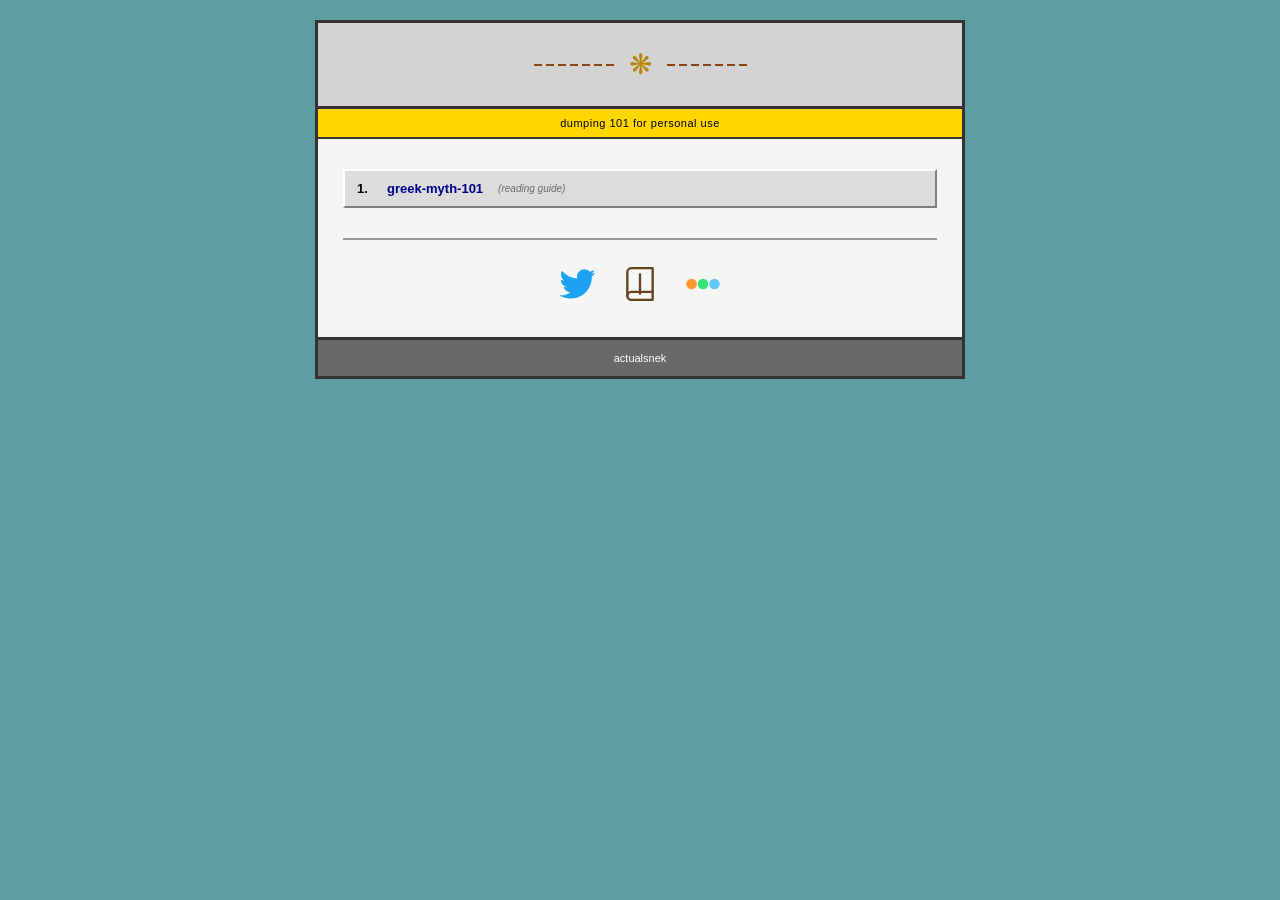
==== commit ca135507: "created-101-dump" ====
--- a/index.html
+++ b/index.html
@@ -3,425 +3,289 @@
 <head>
     <meta charset="UTF-8">
     <meta name="viewport" content="width=device-width, initial-scale=1.0">
-    <title>actualsnek — Reading Guides</title>
-    <link rel="preconnect" href="https://fonts.googleapis.com">
-    <link rel="preconnect" href="https://fonts.gstatic.com" crossorigin>
-    <link href="https://fonts.googleapis.com/css2?family=Cinzel:wght@400;500;600;700;900&family=Cormorant+Garamond:ital,wght@0,300;0,400;0,500;0,600;1,300;1,400;1,500&family=Cormorant+SC:wght@300;400;500&display=swap" rel="stylesheet">
+    <title>actualsnek</title>
     <style>
-        :root {
-            --gold: #c8952a;
-            --gold-light: #e8c56a;
-            --gold-line: rgba(200,149,42,0.35);
-            --parchment: #f7f0e3;
-            --parchment-card: #faf6ed;
-            --rust: #7a3010;
-            --text: #2a1a0e;
-            --text-muted: #6b5035;
-            --text-faint: #9c7d5a;
-            --shadow: rgba(28,18,8,0.12);
-            --shadow-deep: rgba(28,18,8,0.25);
-            --dark: #1a0f05;
-        }
-
-        * { margin:0; padding:0; box-sizing:border-box; }
-        html { scroll-behavior:smooth; }
+        * { 
+            margin: 0; 
+            padding: 0; 
+            box-sizing: border-box; 
+        }
 
         body {
-            font-family: 'Cormorant Garamond', Georgia, serif;
-            background: var(--parchment);
-            color: var(--text);
+            font-family: 'Trebuchet MS', 'Lucida Grande', sans-serif;
+            background: #5f9ea0;
+            color: #000;
             min-height: 100vh;
-        }
-
-        body::before {
-            content:'';
-            position:fixed; inset:0;
-            background-image: url("data:image/svg+xml,%3Csvg xmlns='http://www.w3.org/2000/svg' width='400' height='400'%3E%3Cfilter id='n'%3E%3CfeTurbulence type='fractalNoise' baseFrequency='0.9' numOctaves='4' stitchTiles='stitch'/%3E%3CfeColorMatrix type='saturate' values='0'/%3E%3C/filter%3E%3Crect width='400' height='400' filter='url(%23n)' opacity='0.04'/%3E%3C/svg%3E");
-            pointer-events:none; z-index:0;
-        }
-
-        /* ── HERO ── */
-        .hero {
-            position:relative;
-            background: linear-gradient(170deg, #0e0804 0%, #1e1008 50%, #0e0804 100%);
-            padding: 100px 40px 80px;
-            text-align:center;
-            overflow:hidden;
-        }
-        .hero::before {
-            content:'';
-            position:absolute; inset:0;
-            background:
-                radial-gradient(ellipse 90% 60% at 50% -10%, rgba(200,149,42,0.2) 0%, transparent 65%),
-                radial-gradient(ellipse 50% 30% at 20% 110%, rgba(200,149,42,0.08) 0%, transparent 60%),
-                radial-gradient(ellipse 50% 30% at 80% 110%, rgba(200,149,42,0.08) 0%, transparent 60%);
-            pointer-events:none;
-        }
-        .hero::after {
-            content:'';
-            position:absolute;
-            top:16px; left:16px; right:16px; bottom:16px;
-            border:1px solid rgba(200,149,42,0.2);
-            pointer-events:none;
-        }
-
-        .hero-eyebrow {
-            font-family:'Cormorant SC', serif;
-            font-size:11px;
-            letter-spacing:0.55em;
-            color:rgba(200,149,42,0.6);
-            text-transform:uppercase;
-            display:block;
-            margin-bottom:24px;
-            position:relative;
-            animation: fadeUp 0.7s ease both 0.1s;
-        }
-
-        .hero-name {
-            font-family:'Cinzel', serif;
-            font-size:clamp(44px, 8vw, 96px);
-            font-weight:900;
-            color:#fff;
-            letter-spacing:0.04em;
-            line-height:1;
-            position:relative;
-            text-shadow: 0 4px 40px rgba(200,149,42,0.25);
-            animation: fadeUp 0.7s ease both 0.25s;
-        }
-
-        .hero-name span {
-            color: var(--gold-light);
-        }
-
-        .hero-tagline {
-            font-family:'Cormorant Garamond', serif;
-            font-size:clamp(16px, 2.5vw, 22px);
-            font-style:italic;
-            color:rgba(255,255,255,0.4);
-            margin-top:18px;
-            letter-spacing:0.08em;
-            position:relative;
-            animation: fadeUp 0.7s ease both 0.4s;
-        }
-
-        .hero-divider {
-            width:60px; height:1px;
-            background:linear-gradient(90deg, transparent, var(--gold), transparent);
-            margin:28px auto 0;
-            position:relative;
-            animation: fadeUp 0.7s ease both 0.5s;
-        }
-
-        /* ── MAIN ── */
-        .main {
-            max-width:960px;
-            margin:0 auto;
-            padding:70px 40px 80px;
-            position:relative;
-            z-index:1;
-        }
-
-        .section-label {
-            font-family:'Cormorant SC', serif;
-            font-size:11px;
-            letter-spacing:0.5em;
-            color:var(--text-faint);
-            text-transform:uppercase;
-            display:block;
-            margin-bottom:6px;
-        }
-
-        .section-title {
-            font-family:'Cinzel', serif;
-            font-size:clamp(18px, 2.5vw, 24px);
-            font-weight:600;
-            color:var(--rust);
-            letter-spacing:0.06em;
-            margin-bottom:32px;
-            padding-bottom:14px;
-            border-bottom:1px solid var(--gold-line);
-            position:relative;
-        }
-
-        .section-title::after {
-            content:'';
-            position:absolute;
-            bottom:-1px; left:0;
-            width:60px; height:2px;
-            background:var(--gold);
-        }
-
-        /* ── GUIDE CARDS ── */
-        .guides-grid {
-            display:grid;
-            grid-template-columns:repeat(auto-fill, minmax(280px, 1fr));
-            gap:22px;
-            margin-bottom:60px;
-        }
-
-        .guide-card {
-            background:var(--parchment-card);
-            border:1px solid rgba(200,149,42,0.2);
-            border-radius:2px;
-            padding:28px 26px 22px;
-            text-decoration:none;
-            color:inherit;
-            display:flex;
-            flex-direction:column;
-            gap:10px;
-            box-shadow:0 2px 12px var(--shadow);
-            transition:box-shadow 0.25s, border-color 0.25s, transform 0.2s;
-            position:relative;
-            overflow:hidden;
-        }
-
-        .guide-card::before {
-            content:'';
-            position:absolute;
-            top:0; left:0; right:0;
-            height:2px;
-            background:linear-gradient(90deg, var(--gold), var(--rust));
-            transform:scaleX(0);
-            transform-origin:left;
-            transition:transform 0.3s;
-        }
-
-        .guide-card:hover {
-            box-shadow:0 8px 32px var(--shadow-deep);
-            border-color:rgba(200,149,42,0.4);
-            transform:translateY(-3px);
-        }
-
-        .guide-card:hover::before {
-            transform:scaleX(1);
-        }
-
-        .card-category {
-            font-family:'Cormorant SC', serif;
-            font-size:10.5px;
-            letter-spacing:0.3em;
-            color:var(--gold);
-            text-transform:uppercase;
-        }
-
-        .card-title {
-            font-family:'Cinzel', serif;
-            font-size:18px;
-            font-weight:700;
-            color:var(--text);
-            letter-spacing:0.04em;
-            line-height:1.25;
-        }
-
-        .card-subtitle {
-            font-family:'Cormorant Garamond', serif;
-            font-size:15px;
-            font-style:italic;
-            color:var(--text-muted);
-            line-height:1.5;
-        }
-
-        .card-meta {
-            display:flex;
-            align-items:center;
-            gap:10px;
-            margin-top:6px;
-        }
-
-        .card-count {
-            font-family:'Cormorant SC', serif;
-            font-size:11px;
-            letter-spacing:0.15em;
-            color:var(--text-faint);
-            text-transform:uppercase;
-        }
-
-        .card-arrow {
-            margin-left:auto;
-            color:var(--gold);
-            font-size:18px;
-            opacity:0.6;
-            transition:opacity 0.2s, transform 0.2s;
-        }
-
-        .guide-card:hover .card-arrow {
-            opacity:1;
-            transform:translateX(4px);
-        }
-
-        /* COMING SOON card */
-        .guide-card.coming-soon {
-            opacity:0.5;
-            pointer-events:none;
-            cursor:default;
-        }
-
-        .coming-soon-badge {
-            font-family:'Cormorant SC', serif;
-            font-size:10px;
-            letter-spacing:0.2em;
-            color:var(--text-faint);
-            text-transform:uppercase;
-            border:1px solid rgba(200,149,42,0.2);
-            padding:3px 8px;
-            border-radius:1px;
-            display:inline-block;
-            margin-top:2px;
-        }
-
-        /* ── ABOUT ── */
-        .about-block {
-            background:linear-gradient(135deg, #1a0f05 0%, #2c1810 100%);
-            border:1px solid rgba(200,149,42,0.2);
-            border-radius:2px;
-            padding:36px 36px 32px;
-            position:relative;
-            overflow:hidden;
-        }
-
-        .about-block::before {
-            content:'';
-            position:absolute; inset:0;
-            background:radial-gradient(ellipse 70% 60% at 0% 0%, rgba(200,149,42,0.1) 0%, transparent 60%);
-            pointer-events:none;
-        }
-
-        .about-block p {
-            font-size:17px;
-            line-height:1.85;
-            color:rgba(255,255,255,0.65);
-            position:relative;
-        }
-
-        .about-block p em {
-            color:var(--gold-light);
-            font-style:italic;
-        }
-
-        .about-block .twitter-link {
-            display:inline-flex;
-            align-items:center;
-            gap:8px;
-            margin-top:22px;
-            font-family:'Cinzel', serif;
-            font-size:13px;
-            font-weight:600;
-            letter-spacing:0.1em;
-            color:var(--gold-light);
-            text-decoration:none;
-            border-bottom:1px solid rgba(200,149,42,0.4);
-            padding-bottom:2px;
-            transition:color 0.2s, border-color 0.2s;
-            position:relative;
-        }
-
-        .about-block .twitter-link:hover {
-            color:#fff;
-            border-bottom-color:rgba(255,255,255,0.4);
-        }
-
-        /* ── FOOTER ── */
+            padding: 20px;
+        }
+
+        .container {
+            max-width: 650px;
+            margin: 0 auto;
+            background: #f5f5f5;
+            border: 3px solid #333;
+        }
+
+        /* ═══ HEADER ═══ */
+        .header {
+            background: #d3d3d3;
+            padding: 25px 18px;
+            text-align: center;
+            border-bottom: 3px solid #333;
+        }
+
+        .ornament {
+            display: flex;
+            justify-content: center;
+            align-items: center;
+            gap: 15px;
+        }
+
+        .ornament-left,
+        .ornament-right {
+            width: 80px;
+            height: 2px;
+            background: repeating-linear-gradient(90deg, #8b4513 0px, #8b4513 8px, transparent 8px, transparent 12px);
+        }
+
+        .symbol {
+            font-size: 28px;
+            color: #b8860b;
+        }
+
+        /* ═══ TAGLINE ═══ */
+        .tagline {
+            background: #ffd700;
+            padding: 8px;
+            text-align: center;
+            font-size: 11px;
+            border-bottom: 2px solid #333;
+            letter-spacing: 0.5px;
+        }
+
+        /* ═══ MAIN CONTENT ═══ */
+        .content {
+            padding: 30px 25px;
+        }
+
+        .guides {
+            margin-bottom: 30px;
+        }
+
+        /* ═══ GUIDE ITEMS (90s Button Style) ═══ */
+        .guide-item {
+            display: block;
+            margin-bottom: 10px;
+            text-decoration: none;
+            color: #000;
+            padding: 10px 12px;
+            background: #dcdcdc;
+            border-top: 2px solid #fff;
+            border-left: 2px solid #fff;
+            border-right: 2px solid #808080;
+            border-bottom: 2px solid #808080;
+            font-size: 13px;
+            transition: all 0.1s;
+        }
+
+        .guide-item:hover {
+            background: #c0c0c0;
+        }
+
+        .guide-item:active {
+            border-top: 2px solid #808080;
+            border-left: 2px solid #808080;
+            border-right: 2px solid #fff;
+            border-bottom: 2px solid #fff;
+        }
+
+        .guide-content {
+            display: flex;
+            align-items: center;
+            gap: 10px;
+        }
+
+        .guide-number {
+            font-weight: bold;
+            color: #000;
+            font-size: 13px;
+            min-width: 20px;
+        }
+
+        .guide-name {
+            color: #00008b;
+            font-weight: bold;
+            font-size: 13px;
+        }
+
+        .guide-category {
+            color: #696969;
+            font-size: 10px;
+            margin-left: 5px;
+            font-style: italic;
+        }
+
+        /* ═══ SOCIAL LINKS ═══ */
+        .social-section {
+            border-top: 2px solid #999;
+            padding-top: 25px;
+        }
+
+        .social-links {
+            display: flex;
+            justify-content: center;
+            gap: 25px;
+        }
+
+        .social-link {
+            display: block;
+            transition: opacity 0.2s;
+        }
+
+        .social-link:hover {
+            opacity: 0.7;
+        }
+
+        /* ═══ FOOTER ═══ */
         .footer {
-            text-align:center;
-            padding:30px 40px 44px;
-            border-top:1px solid var(--gold-line);
-            font-family:'Cormorant SC', serif;
-            font-size:11px;
-            letter-spacing:0.3em;
-            color:var(--text-faint);
-            text-transform:uppercase;
-        }
-
-        /* ── ANIMATION ── */
-        @keyframes fadeUp {
-            from { opacity:0; transform:translateY(14px); }
-            to   { opacity:1; transform:translateY(0); }
-        }
-
-        @media (max-width:640px) {
-            .hero { padding:70px 20px 60px; }
-            .main { padding:50px 20px 60px; }
-            .guides-grid { grid-template-columns:1fr; }
-            .about-block { padding:26px 22px; }
+            background: #696969;
+            color: #fff;
+            text-align: center;
+            padding: 12px;
+            border-top: 3px solid #333;
+            font-size: 11px;
+        }
+
+        /* ═══ MOBILE RESPONSIVE ═══ */
+        @media (max-width: 640px) {
+            body { padding: 10px; }
+            .header { padding: 20px 15px; }
+            .ornament { gap: 10px; }
+            .ornament-left, .ornament-right { width: 50px; }
+            .symbol { font-size: 24px; }
+            .content { padding: 20px 15px; }
+            .guide-content { flex-wrap: wrap; }
+            .social-links { gap: 20px; }
+            .social-link svg { width: 35px; height: 35px; }
         }
     </style>
 </head>
 <body>
 
-<header class="hero">
-    <span class="hero-eyebrow">Reading Guides by</span>
-    <h1 class="hero-name">actual<span>snek</span></h1>
-    <p class="hero-tagline">Curated guides to the books that matter</p>
-    <div class="hero-divider"></div>
-</header>
-
-<main class="main">
-
-    <span class="section-label">Guides</span>
-    <h2 class="section-title">All Reading Guides</h2>
-
-    <div class="guides-grid">
-
-        <!-- LIVE: Greek Mythology -->
-        <a href="./greek-mythology/index.html" class="guide-card">
-            <span class="card-category">Ancient World</span>
-            <div class="card-title">Greek Mythology</div>
-            <div class="card-subtitle">Primary texts, best editions &amp; translations — from Homer to Ovid</div>
-            <div class="card-meta">
-                <span class="card-count">12 works · Full bibliographies</span>
-                <span class="card-arrow">→</span>
+    <div class="container">
+        
+        <!-- ═════════════════════════════════════════════════════════════════
+             HEADER: Ornamental design (Greek/Indian inspired)
+        ═════════════════════════════════════════════════════════════════ -->
+        <div class="header">
+            <div class="ornament">
+                <div class="ornament-left"></div>
+                <span class="symbol">❋</span>
+                <div class="ornament-right"></div>
             </div>
-        </a>
-
-        <!-- COMING SOON placeholders -->
-        <div class="guide-card coming-soon">
-            <span class="card-category">Philosophy</span>
-            <div class="card-title">Stoicism</div>
-            <div class="card-subtitle">From Marcus Aurelius to Epictetus — the complete primary sources</div>
-            <div class="card-meta">
-                <span class="coming-soon-badge">Coming Soon</span>
+        </div>
+
+        <!-- ═════════════════════════════════════════════════════════════════
+             TAGLINE
+        ═════════════════════════════════════════════════════════════════ -->
+        <div class="tagline">
+            dumping 101 for personal use
+        </div>
+
+        <!-- ═════════════════════════════════════════════════════════════════
+             MAIN CONTENT
+        ═════════════════════════════════════════════════════════════════ -->
+        <div class="content">
+            
+            <!-- ─────────────────────────────────────────────────────────────
+                 GUIDES LIST
+                 
+                 To add a new guide:
+                 1. Create new folder in repo (e.g., "stoicism-101/")
+                 2. Add index.html inside that folder
+                 3. Copy the guide-item template below and update:
+                    - href path
+                    - guide number
+                    - guide name
+                    - category label
+            ───────────────────────────────────────────────────────────── -->
+            <div class="guides">
+                
+                <!-- Guide #1 -->
+                <a href="./greek-mythology/index.html" class="guide-item">
+                    <div class="guide-content">
+                        <span class="guide-number">1.</span>
+                        <span class="guide-name">greek-myth-101</span>
+                        <span class="guide-category">(reading guide)</span>
+                    </div>
+                </a>
+
+                <!-- Guide #2 - Add your next guide here:
+                <a href="./your-folder-name/index.html" class="guide-item">
+                    <div class="guide-content">
+                        <span class="guide-number">2.</span>
+                        <span class="guide-name">your-guide-name</span>
+                        <span class="guide-category">(category)</span>
+                    </div>
+                </a>
+                -->
+
+                <!-- Guide #3 - Add another guide here:
+                <a href="./another-folder/index.html" class="guide-item">
+                    <div class="guide-content">
+                        <span class="guide-number">3.</span>
+                        <span class="guide-name">guide-name</span>
+                        <span class="guide-category">(category)</span>
+                    </div>
+                </a>
+                -->
+
             </div>
-        </div>
-
-        <div class="guide-card coming-soon">
-            <span class="card-category">Ancient World</span>
-            <div class="card-title">Roman History</div>
-            <div class="card-subtitle">Livy, Suetonius, Tacitus — primary histories of Rome</div>
-            <div class="card-meta">
-                <span class="coming-soon-badge">Coming Soon</span>
+
+            <!-- ─────────────────────────────────────────────────────────────
+                 SOCIAL LINKS
+            ───────────────────────────────────────────────────────────── -->
+            <div class="social-section">
+                <div class="social-links">
+                    
+                    <!-- Twitter -->
+                    <a href="https://x.com/actualsnek_" target="_blank" class="social-link" title="Twitter">
+                        <svg width="38" height="38" viewBox="0 0 24 24" xmlns="http://www.w3.org/2000/svg">
+                            <path fill="#1DA1F2" d="M23.643 4.937c-.835.37-1.732.62-2.675.733.962-.576 1.7-1.49 2.048-2.578-.9.534-1.897.922-2.958 1.13-.85-.904-2.06-1.47-3.4-1.47-2.572 0-4.658 2.086-4.658 4.66 0 .364.042.718.12 1.06-3.873-.195-7.304-2.05-9.602-4.868-.4.69-.63 1.49-.63 2.342 0 1.616.823 3.043 2.072 3.878-.764-.025-1.482-.234-2.11-.583v.06c0 2.257 1.605 4.14 3.737 4.568-.392.106-.803.162-1.227.162-.3 0-.593-.028-.877-.082.593 1.85 2.313 3.198 4.352 3.234-1.595 1.25-3.604 1.995-5.786 1.995-.376 0-.747-.022-1.112-.065 2.062 1.323 4.51 2.093 7.14 2.093 8.57 0 13.255-7.098 13.255-13.254 0-.2-.005-.402-.014-.602.91-.658 1.7-1.477 2.323-2.41z"/>
+                        </svg>
+                    </a>
+
+                    <!-- Goodreads -->
+                    <a href="#" class="social-link" title="Goodreads">
+                        <svg width="38" height="38" viewBox="0 0 24 24" xmlns="http://www.w3.org/2000/svg">
+                            <path fill="none" stroke="#654321" stroke-width="1.5" stroke-linecap="round" stroke-linejoin="round" d="M4 19.5A2.5 2.5 0 0 1 6.5 17H20"/>
+                            <path fill="none" stroke="#654321" stroke-width="1.5" stroke-linecap="round" stroke-linejoin="round" d="M6.5 2H20v20H6.5A2.5 2.5 0 0 1 4 19.5v-15A2.5 2.5 0 0 1 6.5 2z"/>
+                            <path fill="none" stroke="#654321" stroke-width="1.5" stroke-linecap="round" d="M12 6v12"/>
+                        </svg>
+                    </a>
+
+                    <!-- Letterboxd -->
+                    <a href="#" class="social-link" title="Letterboxd">
+                        <svg width="38" height="38" viewBox="0 0 500 200" xmlns="http://www.w3.org/2000/svg">
+                            <circle cx="100" cy="100" r="70" fill="#ff8000" opacity="0.8"/>
+                            <circle cx="250" cy="100" r="70" fill="#00e054" opacity="0.8"/>
+                            <circle cx="400" cy="100" r="70" fill="#40bcf4" opacity="0.8"/>
+                        </svg>
+                    </a>
+
+                </div>
             </div>
-        </div>
-
-        <div class="guide-card coming-soon">
-            <span class="card-category">Ancient World</span>
-            <div class="card-title">Norse Mythology</div>
-            <div class="card-subtitle">Eddas, Sagas &amp; primary sources of the Norse world</div>
-            <div class="card-meta">
-                <span class="coming-soon-badge">Coming Soon</span>
-            </div>
+
+        </div>
+
+        <!-- ═════════════════════════════════════════════════════════════════
+             FOOTER
+        ═════════════════════════════════════════════════════════════════ -->
+        <div class="footer">
+            actualsnek
         </div>
 
     </div>
-
-    <span class="section-label">About</span>
-    <h2 class="section-title">Who Made This</h2>
-
-    <div class="about-block">
-        <p>
-            These are <em>curated reading guides</em> — not AI-generated fluff, not affiliate listicles.
-            Each guide is researched to find the best editions, best translators, and the right order to read them in.
-            The goal is to make the greatest texts in history accessible to anyone who wants to actually read them.
-        </p>
-        <a href="https://x.com/actualsnek_" target="_blank" class="twitter-link">
-            ✦ &nbsp; Follow on X (Twitter)
-        </a>
-    </div>
-
-</main>
-
-<footer class="footer">
-    actualsnek &nbsp;·&nbsp; actualsnek.github.io
-</footer>
 
 </body>
 </html>
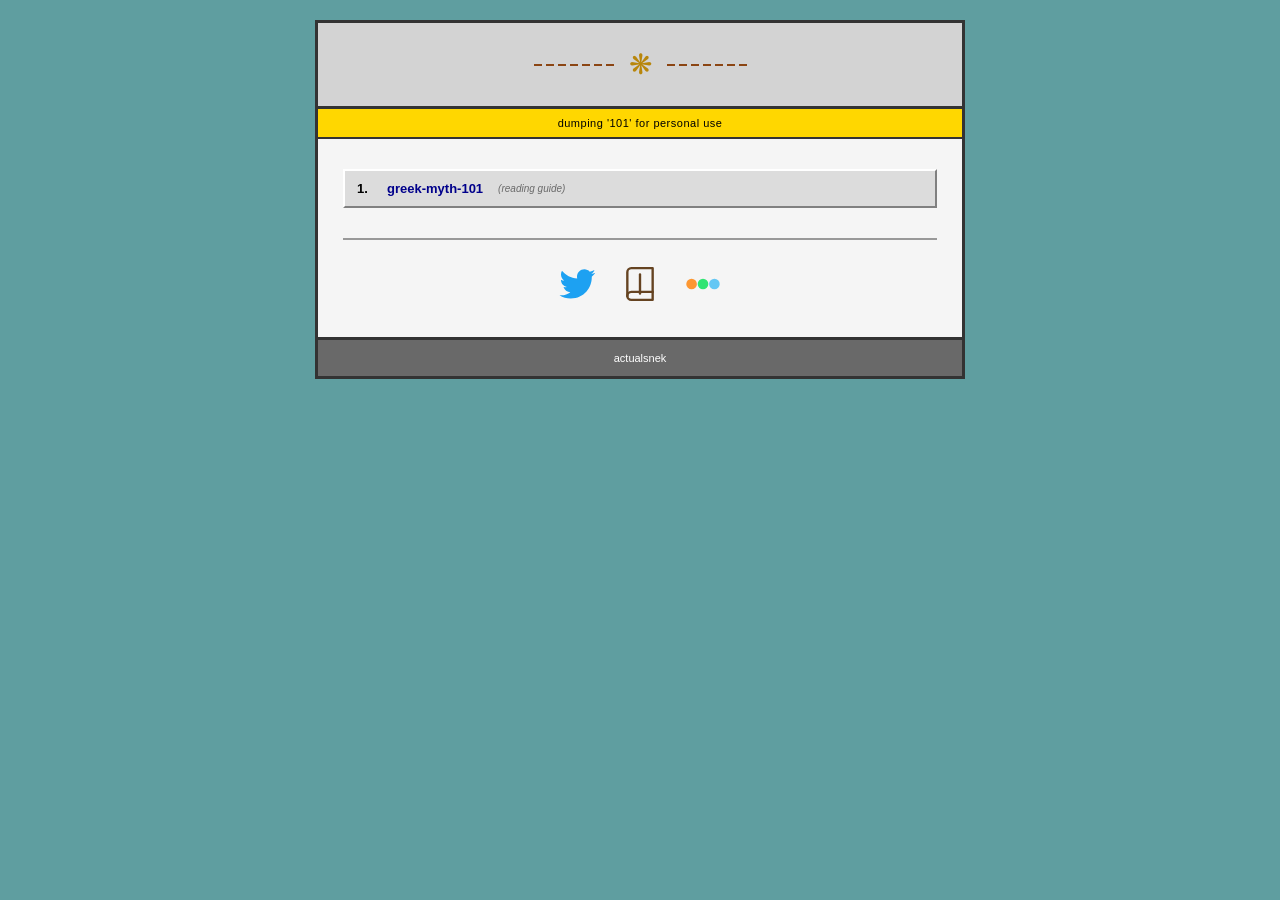
==== commit 14e1b1ed: "Create index.html" ====
--- a/index.html
+++ b/index.html
@@ -4,6 +4,7 @@
     <meta charset="UTF-8">
     <meta name="viewport" content="width=device-width, initial-scale=1.0">
     <title>actualsnek</title>
+    <link rel="icon" type="image/png" href="./greek-mythology/images/snake.png">
     <style>
         * { 
             margin: 0; 
@@ -189,7 +190,7 @@
              TAGLINE
         ═════════════════════════════════════════════════════════════════ -->
         <div class="tagline">
-            dumping 101 for personal use
+            dumping '101' for personal use
         </div>
 
         <!-- ═════════════════════════════════════════════════════════════════
